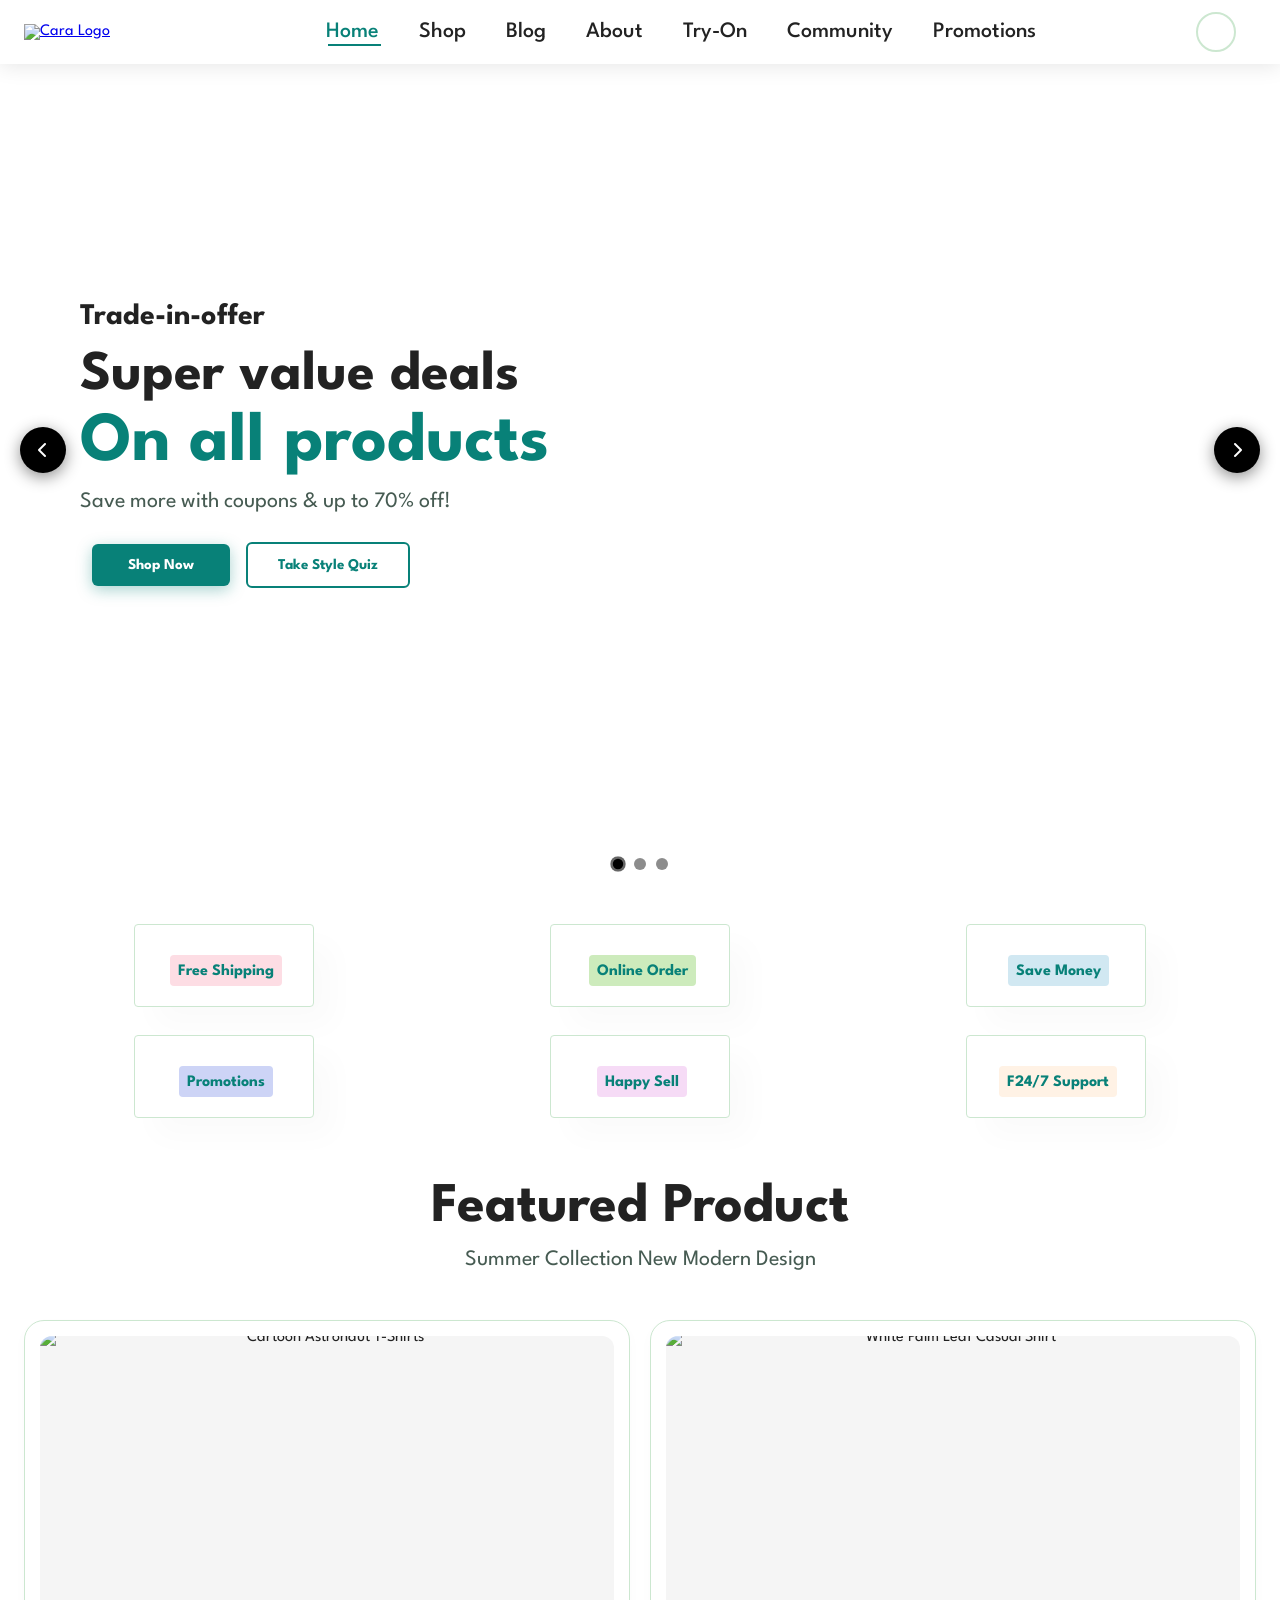
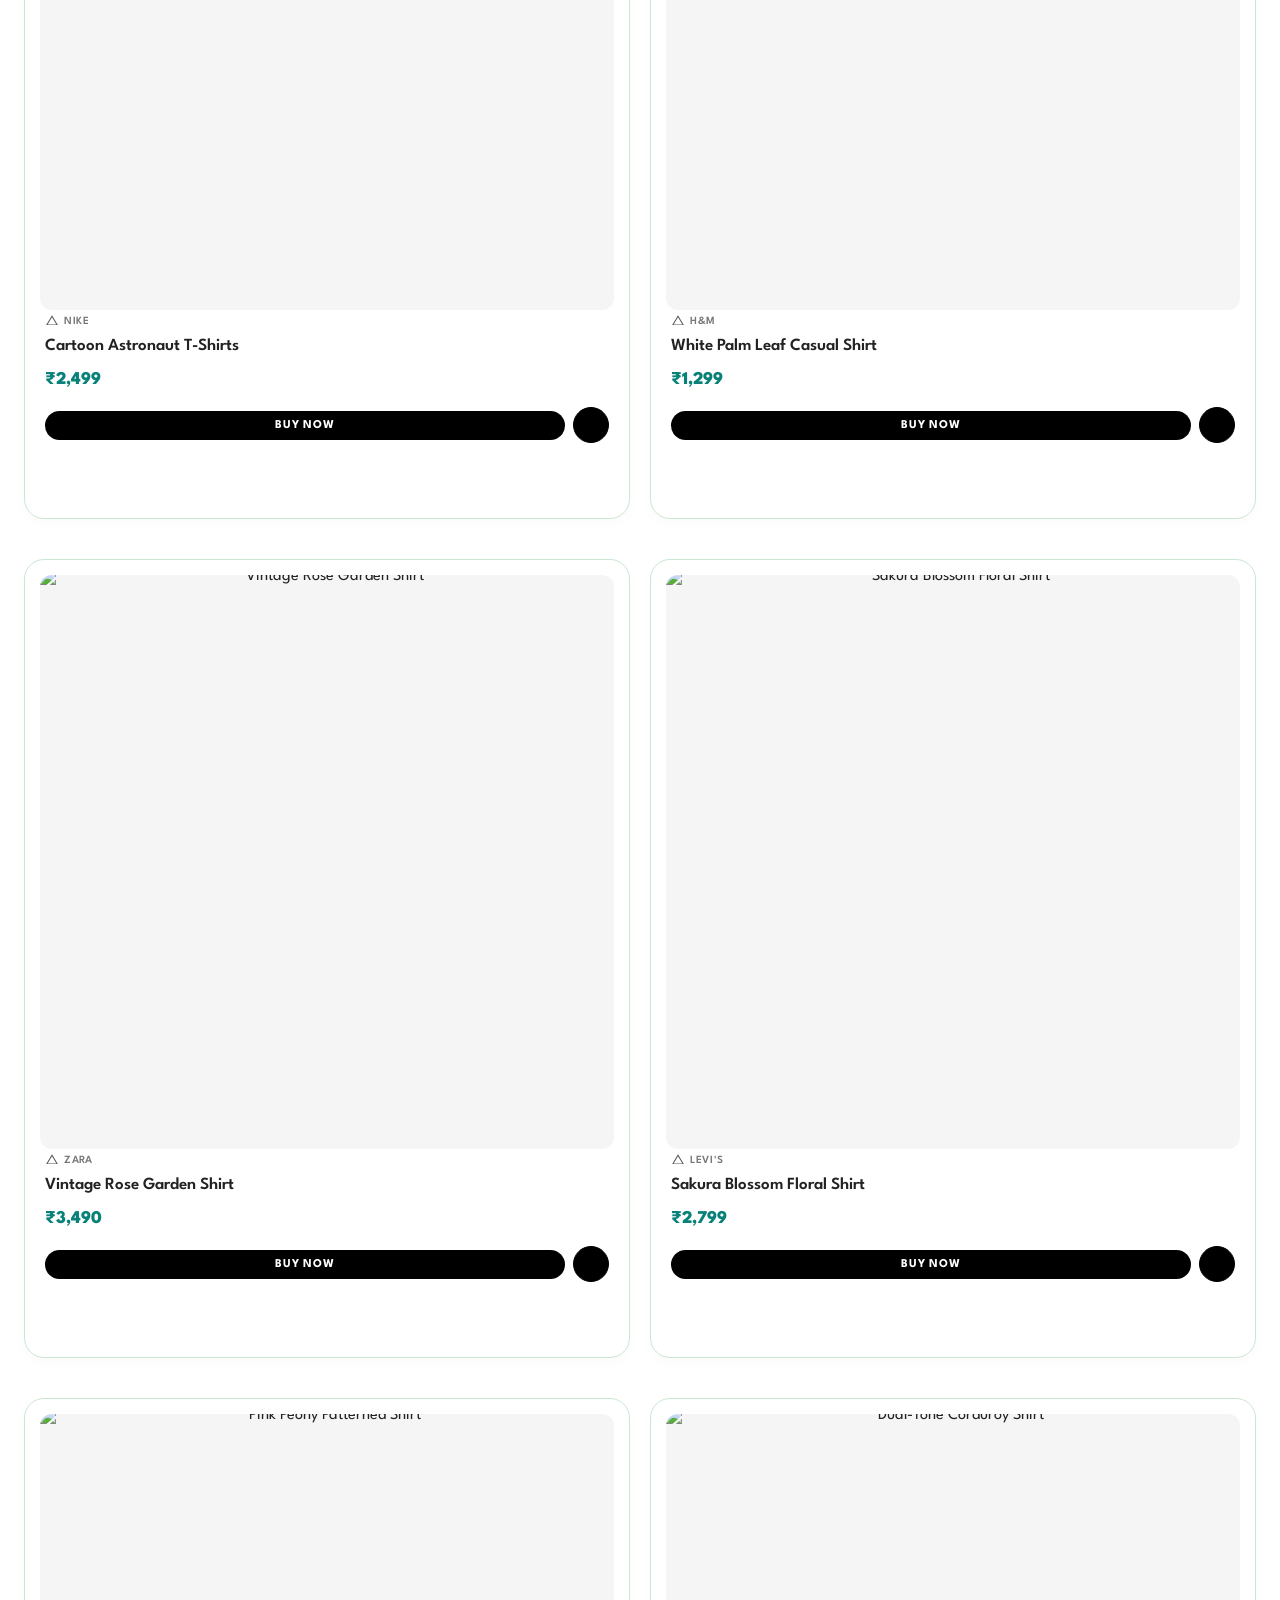
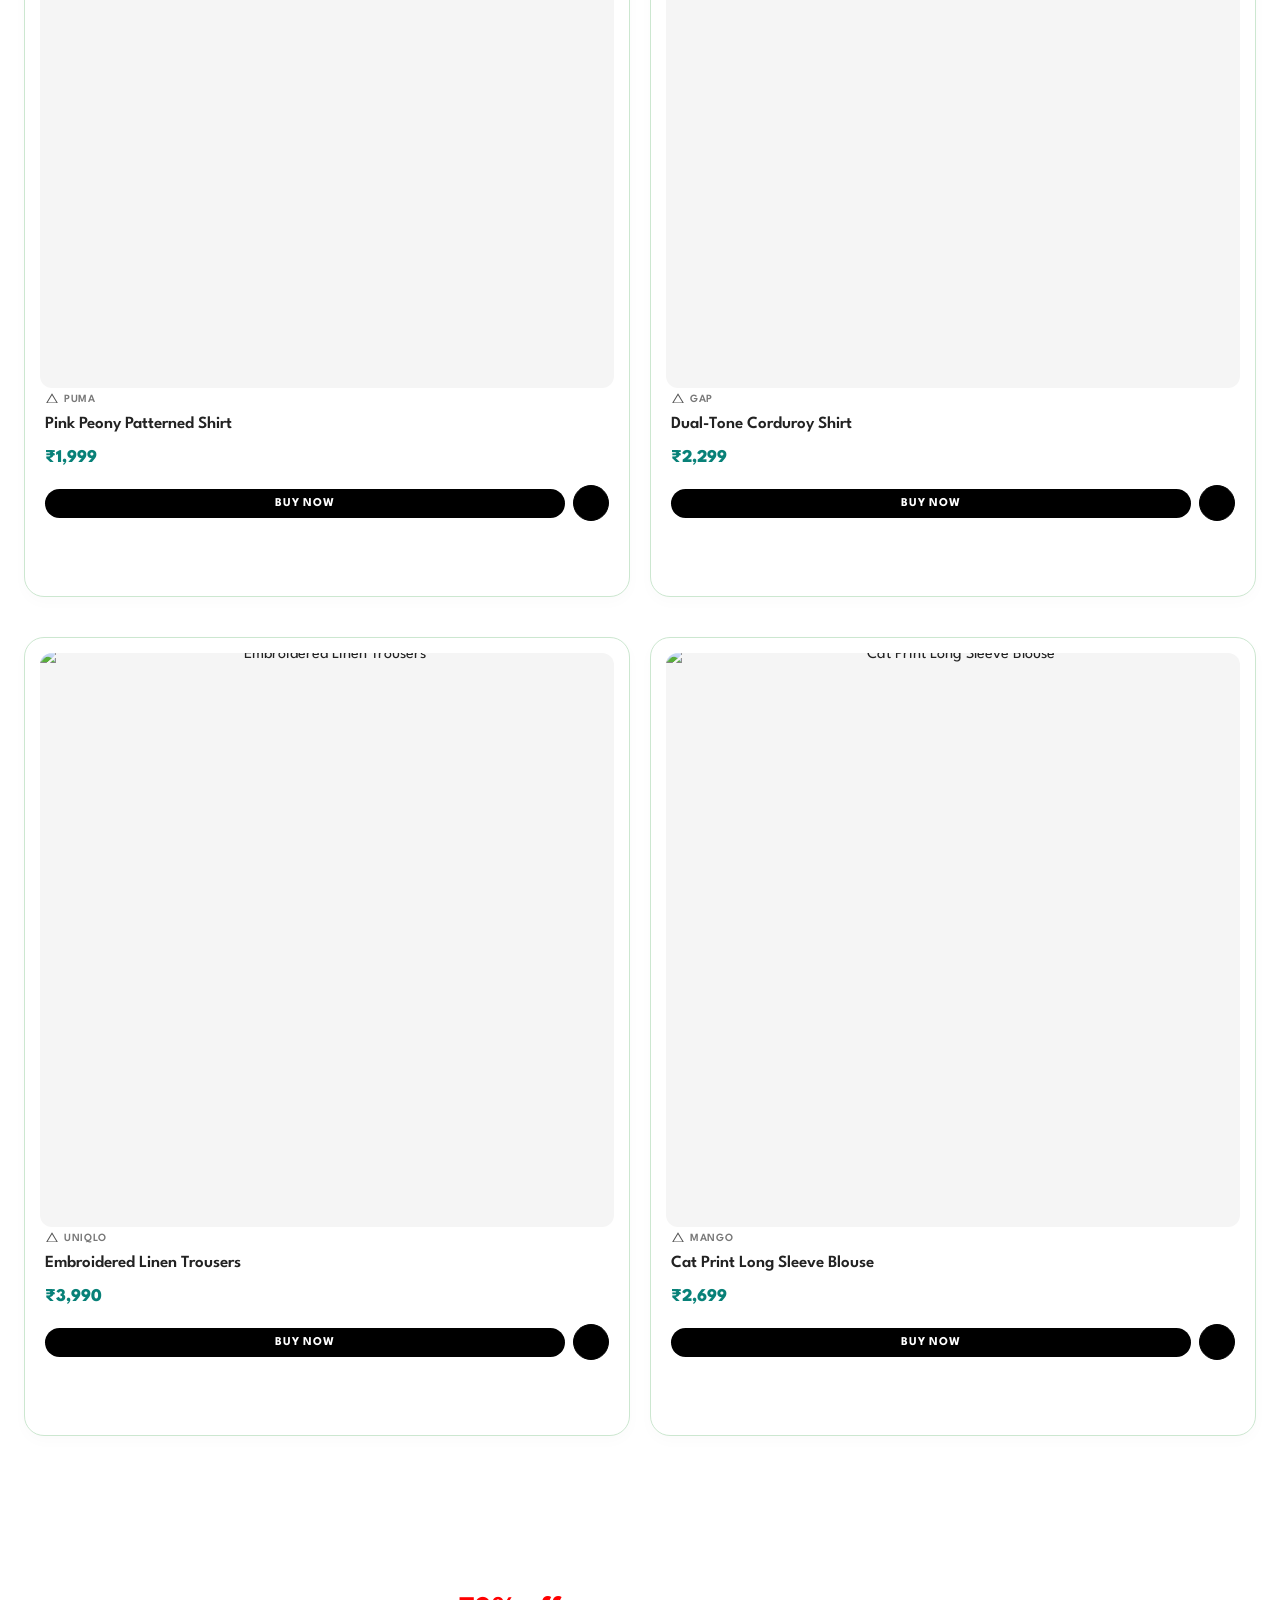
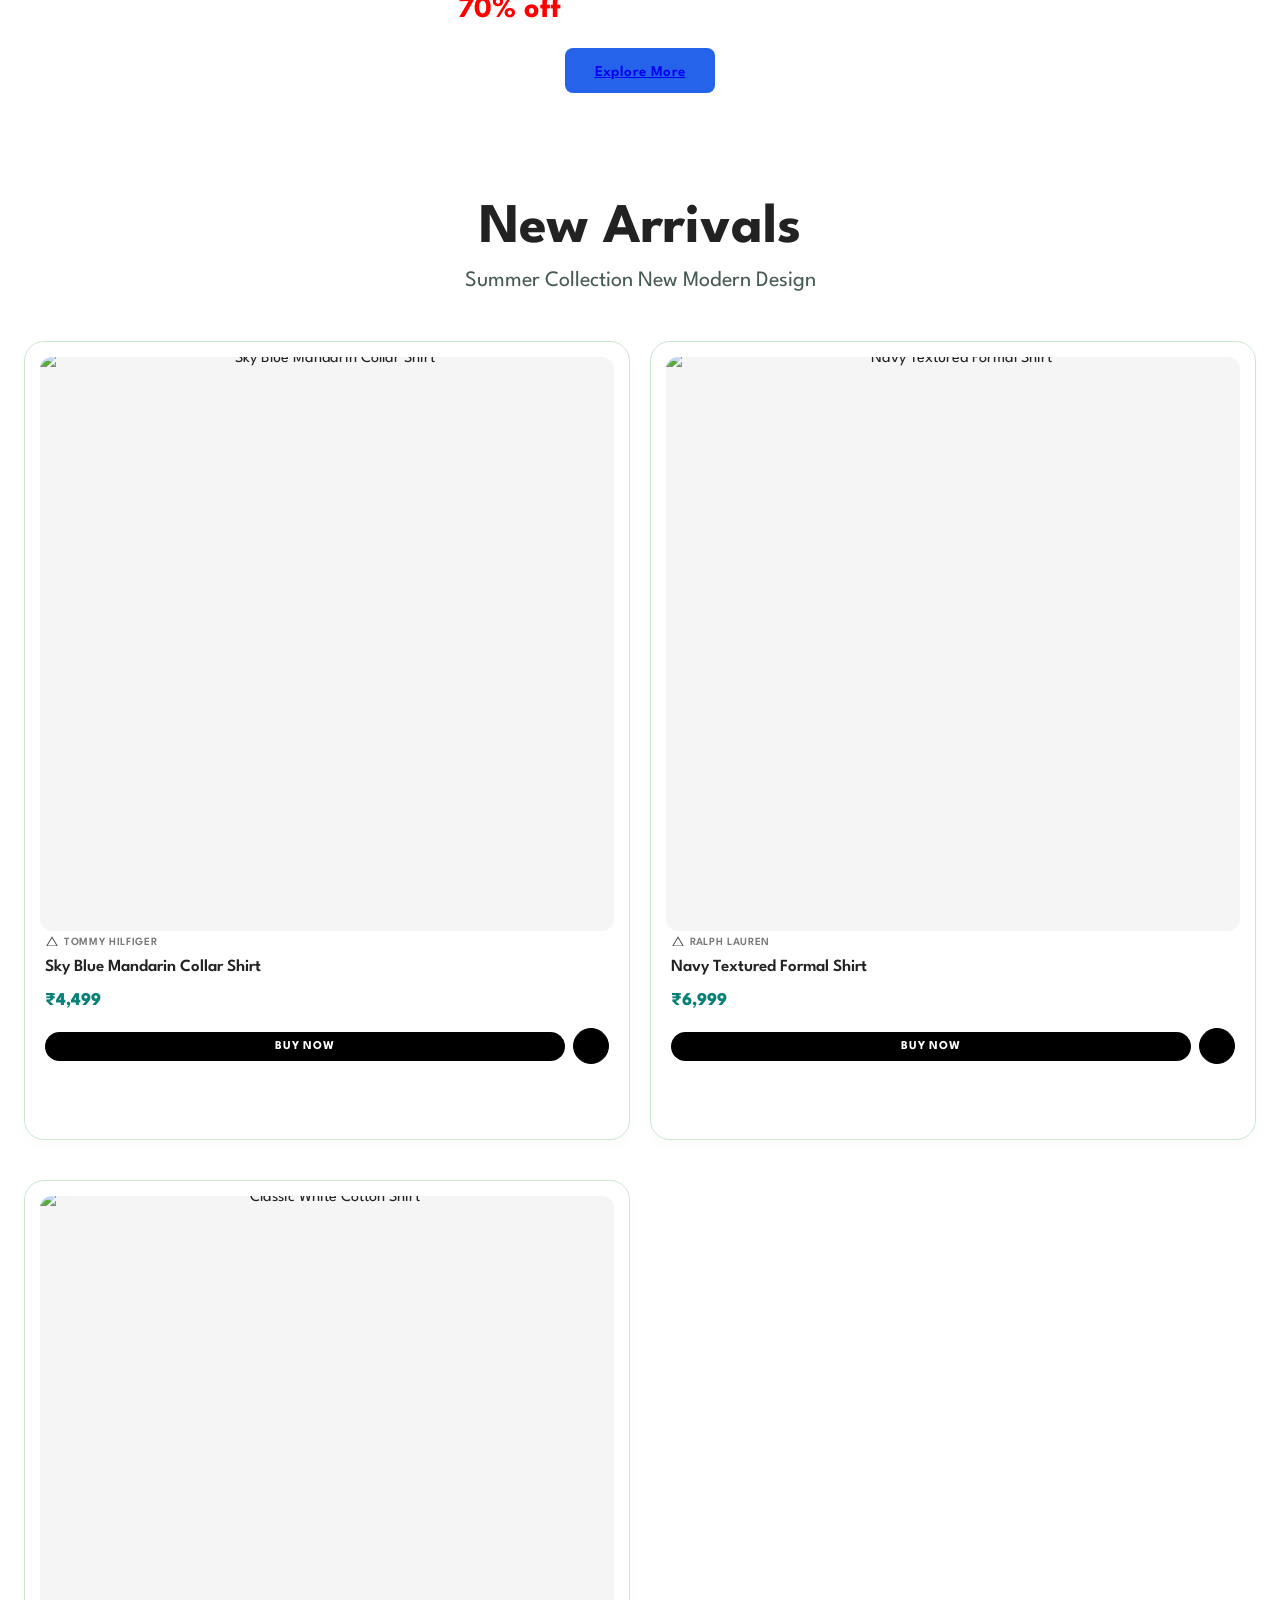
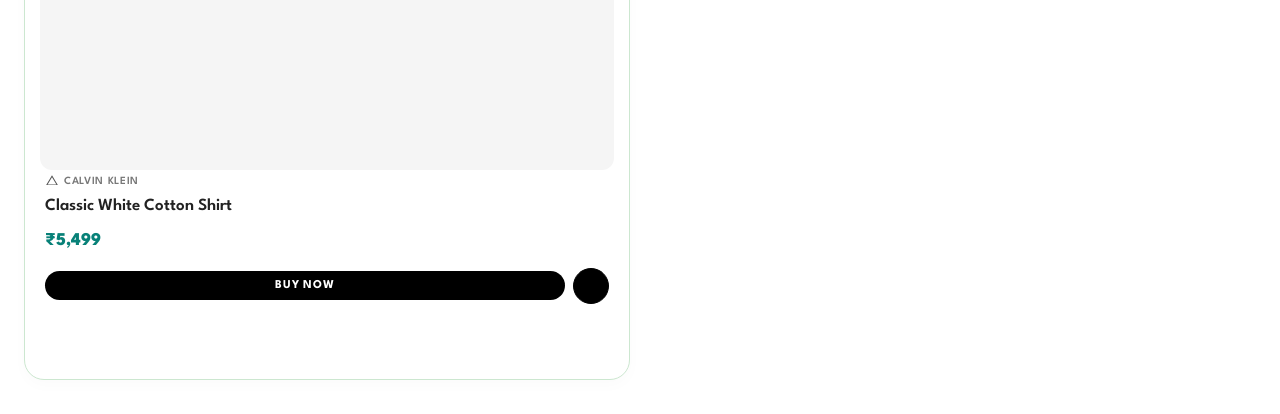
==== index.html @ 95e08c9b "Merge branch 'footer/fix' of https://github.com/stuti-sudo-123/Cara into footer/fix" ====
<!doctype html>
<html lang="en">

<head>
  <!-- Character Encoding -->
  <meta charset="UTF-8" />

  <!-- Viewport for Responsive Design -->
  <meta name="viewport" content="width=device-width, initial-scale=1.0" />

  <!-- Page Title -->
  <title> Cara | Modern E-Commerce</title>

  <!-- Favicon -->
  <link rel="icon" type="image/jpg" sizes="32x32" href="images/favicon.jpg" />

  <!-- SEO Meta Tags -->
  <meta name="description"
    content="Shop the latest trends on our e-commerce store. Dark theme supported for a better user experience." />
  <meta name="keywords" content="e-commerce, shopping, online store, dark mode, buy online, latest fashion" />
  <meta name="author" content=" Cara" />
  <meta name="robots" content="index, follow" />

  <!-- Language -->
  <meta http-equiv="Content-Language" content="en" />

  <!-- Open Graph (OG) Tags for Social Sharing -->
  <meta property="og:title" content="E-commerce - Dark Theme Working" />
  <meta property="og:description" content="Shop the latest trends with our dark mode-enabled e-commerce experience." />
  <meta property="og:image" content="https://example.com/images/preview.jpg" />
  <meta property="og:url" content="https://example.com/" />
  <meta property="og:type" content="website" />

  <!-- Twitter Card Tags -->
  <meta name="twitter:card" content="summary_large_image" />
  <meta name="twitter:title" content="E-commerce - Dark Theme Working" />
  <meta name="twitter:description" content="Dark theme e-commerce site with modern features." />
  <meta name="twitter:image" content="https://example.com/images/preview.jpg" />
  <meta name="twitter:site" content="@janavipandole" />

  <!-- Theme Color for Mobile Browser -->
  <meta name="theme-color" content="#000000" />

  <!-- Stylesheets -->
  <link rel="stylesheet" href="style.css?v=2" />
  <link href="https://cdn.jsdelivr.net/npm/remixicon@4.5.0/fonts/remixicon.css" rel="stylesheet" />
  <link rel="stylesheet" href="https://cdnjs.cloudflare.com/ajax/libs/font-awesome/6.6.0/css/all.min.css"
    integrity="sha512-Kc323vGBEqzTmouAECnVceyQqyqdsSiqLQISBL29aUW4U/M7pSPA/gEUZQqv1cwx4OnYxTxve5UMg5GT6L4JJg=="
    crossorigin="anonymous" referrerpolicy="no-referrer" />

  <!-- Inline Critical CSS -->
  <style>
    /* Critical Fix */
    .theme-toggle {
      pointer-events: all !important;
    }
  </style>
</head>

<body>
  <div id="main">
    <div id="top">
      <div id="workingArea">
        <section id="header">
  <!-- Logo -->
  <a href="index.html">
    <img src="images/logo.png" alt="Cara Logo" />
  </a>

  <div>
    <ul id="navbar">

      <!-- Main Navigation Links -->
      <li><a class="active" href="index.html">Home</a></li>
      <li><a href="shop.html">Shop</a></li>
      <li><a href="blog.html">Blog</a></li>
      <li><a href="about.html">About</a></li>
      <li><a href="try-on.html">Try-On</a></li>
      <li><a href="community.html">Community</a></li>
      <li><a href="promotions.html">Promotions</a></li>

      <!-- Contact Icon -->
      <li class="nav-icon">
        <a href="contact.html" aria-label="Contact">
          <i class="ri-customer-service-2-line"></i>
        </a>
      </li>

      <!-- Login Icon -->
      <li class="nav-icon">
        <a href="login.html" aria-label="Login">
          <i class="ri-user-3-line"></i>
        </a>
      </li>

      <!-- Cart Icon -->
      <li class="nav-icon">
        <a href="cart.html" id="lg-bag" aria-label="Cart">
          <i class="ri-shopping-bag-4-line"></i>
        </a>
      </li>

      <!-- Theme Toggle -->
      <li class="nav-icon">
        <button
          class="theme-toggle"
          id="themeToggle"
          aria-label="Toggle dark mode"
        >
          <i class="ri-moon-line" id="themeIcon"></i>
        </button>
      </li>

      <!-- Close Button -->
      <a
        href="#"
        id="close"
        aria-label="Close menu"
        aria-hidden="false"
      >
        <i class="fa-solid fa-xmark"></i>
      </a>

    </ul>
  </div>

  <!-- Mobile Navbar -->
  <div class="mobile">

    <!-- Login Icon -->
    <a href="login.html" aria-label="Login">
      <i class="ri-user-3-line"></i>
    </a>

    <!-- Cart Icon -->
    <a href="cart.html" aria-label="Cart">
      <i class="ri-shopping-bag-4-line"></i>
    </a>

    <!-- Hamburger Menu -->
    <i
      class="fas fa-outdent"
      id="bar"
      role="button"
      aria-label="Open menu"
      aria-expanded="false"
      tabindex="0"
    ></i>

  </div>
</section>
        <section id="hero" class="hero-slider">
          <div class="slide active" style="background-image: url('images/hero4.png');">
            <div class="slide-content">
              <h4>Trade-in-offer</h4>
              <h2>Super value deals</h2>
              <h1>On all products</h1>
              <p>Save more with coupons & up to 70% off!</p>
              <a href="shop.html" class="btn-shop-now">Shop Now</a>
              <button onclick="openQuiz()">Take Style Quiz</button>
            </div>
          </div>
          
          <div class="slide" style="background-image: url('images/banner/b1.png');">
            <div class="slide-content">
              <h4>New Arrivals</h4>
              <h2>Summer Collection</h2>
              <h1>Explore the Trends</h1>
              <p>Discover the latest styles to elevate your wardrobe!</p>
              <a href="shop.html" class="btn-shop-now">Explore Collection</a>
            </div>
          </div>
          
          <div class="slide" style="background-image: url('images/banner/b2.png');">
            <div class="slide-content">
              <h4>Seasonal Sale</h4>
              <h2>Up to 50% Off</h2>
              <h1>Exclusive Deals</h1>
              <p>Don't miss out on our biggest sale of the year.</p>
              <a href="shop.html" class="btn-shop-now">Grab the Deal</a>
            </div>
          </div>

          <!-- Slider Controls -->
          <button class="slider-btn prev" aria-label="Previous Slide"><i class="fa-solid fa-chevron-left"></i></button>
          <button class="slider-btn next" aria-label="Next Slide"><i class="fa-solid fa-chevron-right"></i></button>

          <!-- Slider Indicators -->
          <div class="slider-dots">
            <span class="dot active" data-slide="0"></span>
            <span class="dot" data-slide="1"></span>
            <span class="dot" data-slide="2"></span>
          </div>
        </section>
      </div>
    </div>
  </div>

  <section id="feature" class="section-p1">
    <div class="fe-box">
      <img src="images/feature/f1.png" alt="" />
      <h6>Free Shipping</h6>
    </div>
    <div class="fe-box">
      <img src="images/feature/f2.png" alt="" />
      <h6>Online Order</h6>
    </div>
    <div class="fe-box">
      <img src="images/feature/f3.png" alt="" />
      <h6>Save Money</h6>
    </div>
    <div class="fe-box">
      <img src="images/feature/f4.png" alt="" />
      <h6>Promotions</h6>
    </div>
    <div class="fe-box">
      <img src="images/feature/f5.png" alt="" />
      <h6>Happy Sell</h6>
    </div>
    <div class="fe-box">
      <img src="images/feature/f6.png" alt="" />
      <h6>F24/7 Support</h6>
    </div>
  </section>

  <section id="product1" class="section-p1">
    <h2>Featured Product</h2>
    <p>Summer Collection New Modern Design</p>
    <div class="pro-container">

      <div class="pro" data-category="street">
        <div class="pro-img-wrap"><img src="images/products/f1.jpg" alt="Cartoon Astronaut T-Shirts" /></div>
        <div class="des">
          <div class="pro-brand-row">
            <svg class="pro-brand-logo" viewBox="0 0 24 24" fill="currentColor" aria-hidden="true"><path d="M12 2L2 19h20L12 2zm0 3.5L19.5 18h-15L12 5.5z"/></svg>
            <span>Nike</span>
          </div>
          <h5>Cartoon Astronaut T-Shirts</h5>
          <div class="star"><i class="ri-star-fill"></i><i class="ri-star-fill"></i><i class="ri-star-fill"></i><i class="ri-star-fill"></i><i class="ri-star-fill"></i></div>
          <h4>&#8377;2,499</h4>
          <div class="pro-action-bar">
            <button class="pro-buy-btn" onclick="buyNow('Cartoon Astronaut T-Shirts','₹2,499','images/products/f1.jpg',1,'M')">BUY NOW</button>
            <a href="#" class="pro-cart-btn" aria-label="Add to cart" onclick="event.stopPropagation();addToCart('Cartoon Astronaut T-Shirts','₹2,499','images/products/f1.jpg',1,'M');return false;"><i class="ri-shopping-cart-2-line"></i></a>
          </div>
        </div>
      </div>

      <div class="pro" data-category="minimal">
        <div class="pro-img-wrap"><img src="images/products/f2.jpg" alt="White Palm Leaf Casual Shirt" /></div>
        <div class="des">
          <div class="pro-brand-row">
            <svg class="pro-brand-logo" viewBox="0 0 24 24" fill="currentColor" aria-hidden="true"><path d="M12 2L2 19h20L12 2zm0 3.5L19.5 18h-15L12 5.5z"/></svg>
            <span>H&amp;M</span>
          </div>
          <h5>White Palm Leaf Casual Shirt</h5>
          <div class="star"><i class="ri-star-fill"></i><i class="ri-star-fill"></i><i class="ri-star-fill"></i><i class="ri-star-fill"></i><i class="ri-star-fill"></i></div>
          <h4>&#8377;1,299</h4>
          <div class="pro-action-bar">
            <button class="pro-buy-btn" onclick="buyNow('White Palm Leaf Casual Shirt','₹1,299','images/products/f2.jpg',1,'M')">BUY NOW</button>
            <a href="#" class="pro-cart-btn" aria-label="Add to cart" onclick="event.stopPropagation();addToCart('White Palm Leaf Casual Shirt','₹1,299','images/products/f2.jpg',1,'M');return false;"><i class="ri-shopping-cart-2-line"></i></a>
          </div>
        </div>
      </div>

      <div class="pro" data-category="minimal">
        <div class="pro-img-wrap"><img src="images/products/f3.jpg" alt="Vintage Rose Garden Shirt" /></div>
        <div class="des">
          <div class="pro-brand-row">
            <svg class="pro-brand-logo" viewBox="0 0 24 24" fill="currentColor" aria-hidden="true"><path d="M12 2L2 19h20L12 2zm0 3.5L19.5 18h-15L12 5.5z"/></svg>
            <span>Zara</span>
          </div>
          <h5>Vintage Rose Garden Shirt</h5>
          <div class="star"><i class="ri-star-fill"></i><i class="ri-star-fill"></i><i class="ri-star-fill"></i><i class="ri-star-fill"></i><i class="ri-star-fill"></i></div>
          <h4>&#8377;3,490</h4>
          <div class="pro-action-bar">
            <button class="pro-buy-btn" onclick="buyNow('Vintage Rose Garden Shirt','₹3,490','images/products/f3.jpg',1,'M')">BUY NOW</button>
            <a href="#" class="pro-cart-btn" aria-label="Add to cart" onclick="event.stopPropagation();addToCart('Vintage Rose Garden Shirt','₹3,490','images/products/f3.jpg',1,'M');return false;"><i class="ri-shopping-cart-2-line"></i></a>
          </div>
        </div>
      </div>

      <div class="pro" data-category="minimal">
        <div class="pro-img-wrap"><img src="images/products/f4.jpg" alt="Sakura Blossom Floral Shirt" /></div>
        <div class="des">
          <div class="pro-brand-row">
            <svg class="pro-brand-logo" viewBox="0 0 24 24" fill="currentColor" aria-hidden="true"><path d="M12 2L2 19h20L12 2zm0 3.5L19.5 18h-15L12 5.5z"/></svg>
            <span>Levi's</span>
          </div>
          <h5>Sakura Blossom Floral Shirt</h5>
          <div class="star"><i class="ri-star-fill"></i><i class="ri-star-fill"></i><i class="ri-star-fill"></i><i class="ri-star-fill"></i><i class="ri-star-fill"></i></div>
          <h4>&#8377;2,799</h4>
          <div class="pro-action-bar">
            <button class="pro-buy-btn" onclick="buyNow('Sakura Blossom Floral Shirt','₹2,799','images/products/f4.jpg',1,'M')">BUY NOW</button>
            <a href="#" class="pro-cart-btn" aria-label="Add to cart" onclick="event.stopPropagation();addToCart('Sakura Blossom Floral Shirt','₹2,799','images/products/f4.jpg',1,'M');return false;"><i class="ri-shopping-cart-2-line"></i></a>
          </div>
        </div>
      </div>

      <div class="pro" data-category="street">
        <div class="pro-img-wrap"><img src="images/products/f5.jpg" alt="Pink Peony Patterned Shirt" /></div>
        <div class="des">
          <div class="pro-brand-row">
            <svg class="pro-brand-logo" viewBox="0 0 24 24" fill="currentColor" aria-hidden="true"><path d="M12 2L2 19h20L12 2zm0 3.5L19.5 18h-15L12 5.5z"/></svg>
            <span>Puma</span>
          </div>
          <h5>Pink Peony Patterned Shirt</h5>
          <div class="star"><i class="ri-star-fill"></i><i class="ri-star-fill"></i><i class="ri-star-fill"></i><i class="ri-star-fill"></i><i class="ri-star-fill"></i></div>
          <h4>&#8377;1,999</h4>
          <div class="pro-action-bar">
            <button class="pro-buy-btn" onclick="buyNow('Pink Peony Patterned Shirt','₹1,999','images/products/f5.jpg',1,'M')">BUY NOW</button>
            <a href="#" class="pro-cart-btn" aria-label="Add to cart" onclick="event.stopPropagation();addToCart('Pink Peony Patterned Shirt','₹1,999','images/products/f5.jpg',1,'M');return false;"><i class="ri-shopping-cart-2-line"></i></a>
          </div>
        </div>
      </div>

      <div class="pro" data-category="street">
        <div class="pro-img-wrap"><img src="images/products/f6.jpg" alt="Dual-Tone Corduroy Shirt" /></div>
        <div class="des">
          <div class="pro-brand-row">
            <svg class="pro-brand-logo" viewBox="0 0 24 24" fill="currentColor" aria-hidden="true"><path d="M12 2L2 19h20L12 2zm0 3.5L19.5 18h-15L12 5.5z"/></svg>
            <span>Gap</span>
          </div>
          <h5>Dual-Tone Corduroy Shirt</h5>
          <div class="star"><i class="ri-star-fill"></i><i class="ri-star-fill"></i><i class="ri-star-fill"></i><i class="ri-star-fill"></i><i class="ri-star-fill"></i></div>
          <h4>&#8377;2,299</h4>
          <div class="pro-action-bar">
            <button class="pro-buy-btn" onclick="buyNow('Dual-Tone Corduroy Shirt','₹2,299','images/products/f6.jpg',1,'M')">BUY NOW</button>
            <a href="#" class="pro-cart-btn" aria-label="Add to cart" onclick="event.stopPropagation();addToCart('Dual-Tone Corduroy Shirt','₹2,299','images/products/f6.jpg',1,'M');return false;"><i class="ri-shopping-cart-2-line"></i></a>
          </div>
        </div>
      </div>

      <div class="pro" data-category="street">
        <div class="pro-img-wrap"><img src="images/products/f7.jpg" alt="Embroidered Linen Trousers" /></div>
        <div class="des">
          <div class="pro-brand-row">
            <svg class="pro-brand-logo" viewBox="0 0 24 24" fill="currentColor" aria-hidden="true"><path d="M12 2L2 19h20L12 2zm0 3.5L19.5 18h-15L12 5.5z"/></svg>
            <span>Uniqlo</span>
          </div>
          <h5>Embroidered Linen Trousers</h5>
          <div class="star"><i class="ri-star-fill"></i><i class="ri-star-fill"></i><i class="ri-star-fill"></i><i class="ri-star-fill"></i><i class="ri-star-fill"></i></div>
          <h4>&#8377;3,990</h4>
          <div class="pro-action-bar">
            <button class="pro-buy-btn" onclick="buyNow('Embroidered Linen Trousers','₹3,990','images/products/f7.jpg',1,'M')">BUY NOW</button>
            <a href="#" class="pro-cart-btn" aria-label="Add to cart" onclick="event.stopPropagation();addToCart('Embroidered Linen Trousers','₹3,990','images/products/f7.jpg',1,'M');return false;"><i class="ri-shopping-cart-2-line"></i></a>
          </div>
        </div>
      </div>

      <div class="pro" data-category="minimal">
        <div class="pro-img-wrap"><img src="images/products/f8.jpg" alt="Cat Print Long Sleeve Blouse" /></div>
        <div class="des">
          <div class="pro-brand-row">
            <svg class="pro-brand-logo" viewBox="0 0 24 24" fill="currentColor" aria-hidden="true"><path d="M12 2L2 19h20L12 2zm0 3.5L19.5 18h-15L12 5.5z"/></svg>
            <span>Mango</span>
          </div>
          <h5>Cat Print Long Sleeve Blouse</h5>
          <div class="star"><i class="ri-star-fill"></i><i class="ri-star-fill"></i><i class="ri-star-fill"></i><i class="ri-star-fill"></i><i class="ri-star-fill"></i></div>
          <h4>&#8377;2,699</h4>
          <div class="pro-action-bar">
            <button class="pro-buy-btn" onclick="buyNow('Cat Print Long Sleeve Blouse','₹2,699','images/products/f8.jpg',1,'M')">BUY NOW</button>
            <a href="#" class="pro-cart-btn" aria-label="Add to cart" onclick="event.stopPropagation();addToCart('Cat Print Long Sleeve Blouse','₹2,699','images/products/f8.jpg',1,'M');return false;"><i class="ri-shopping-cart-2-line"></i></a>
          </div>
        </div>
      </div>

    </div>
  </section>

    <section id="banner" class="section-m1">
      <h4>Repair Services</h4>
      <h2>Up to <span>70% off</span> All t-Shirts & Accessories</h2>
      <button class="normal"><a href="shop.html">Explore More</a></button>
    </section>

  <section id="product1" class="section-p1">
    <h2>New Arrivals</h2>
    <p>Summer Collection New Modern Design</p>
    <div class="pro-container">

      <div class="pro" data-category="formal">
        <div class="pro-img-wrap"><img src="images/products/n1.jpg" alt="Sky Blue Mandarin Collar Shirt" /></div>
        <div class="des">
          <div class="pro-brand-row">
            <svg class="pro-brand-logo" viewBox="0 0 24 24" fill="currentColor" aria-hidden="true"><path d="M12 2L2 19h20L12 2zm0 3.5L19.5 18h-15L12 5.5z"/></svg>
            <span>Tommy Hilfiger</span>
          </div>
          <h5>Sky Blue Mandarin Collar Shirt</h5>
          <div class="star"><i class="ri-star-fill"></i><i class="ri-star-fill"></i><i class="ri-star-fill"></i><i class="ri-star-fill"></i><i class="ri-star-fill"></i></div>
          <h4>&#8377;4,499</h4>
          <div class="pro-action-bar">
            <button class="pro-buy-btn" onclick="buyNow('Sky Blue Mandarin Collar Shirt','₹4,499','images/products/n1.jpg',1,'M')">BUY NOW</button>
            <a href="#" class="pro-cart-btn" aria-label="Add to cart" onclick="event.stopPropagation();addToCart('Sky Blue Mandarin Collar Shirt','₹4,499','images/products/n1.jpg',1,'M');return false;"><i class="ri-shopping-cart-2-line"></i></a>
          </div>
        </div>
      </div>

      <div class="pro" data-category="formal">
        <div class="pro-img-wrap"><img src="images/products/n2.jpg" alt="Navy Textured Formal Shirt" /></div>
        <div class="des">
          <div class="pro-brand-row">
            <svg class="pro-brand-logo" viewBox="0 0 24 24" fill="currentColor" aria-hidden="true"><path d="M12 2L2 19h20L12 2zm0 3.5L19.5 18h-15L12 5.5z"/></svg>
            <span>Ralph Lauren</span>
          </div>
          <h5>Navy Textured Formal Shirt</h5>
          <div class="star"><i class="ri-star-fill"></i><i class="ri-star-fill"></i><i class="ri-star-fill"></i><i class="ri-star-fill"></i><i class="ri-star-fill"></i></div>
          <h4>&#8377;6,999</h4>
          <div class="pro-action-bar">
            <button class="pro-buy-btn" onclick="buyNow('Navy Textured Formal Shirt','₹6,999','images/products/n2.jpg',1,'M')">BUY NOW</button>
            <a href="#" class="pro-cart-btn" aria-label="Add to cart" onclick="event.stopPropagation();addToCart('Navy Textured Formal Shirt','₹6,999','images/products/n2.jpg',1,'M');return false;"><i class="ri-shopping-cart-2-line"></i></a>
          </div>
        </div>
      </div>

      <div class="pro" data-category="formal">
        <div class="pro-img-wrap"><img src="images/products/n3.jpg" alt="Classic White Cotton Shirt" /></div>
        <div class="des">
          <div class="pro-brand-row">
            <svg class="pro-brand-logo" viewBox="0 0 24 24" fill="currentColor" aria-hidden="true"><path d="M12 2L2 19h20L12 2zm0 3.5L19.5 18h-15L12 5.5z"/></svg>
            <span>Calvin Klein</span>
          </div>
          <h5>Classic White Cotton Shirt</h5>
          <div class="star"><i class="ri-star-fill"></i><i class="ri-star-fill"></i><i class="ri-star-fill"></i><i class="ri-star-fill"></i><i class="ri-star-fill"></i></div>
          <h4>&#8377;5,499</h4>
          <div class="pro-action-bar">
            <button class="pro-buy-btn" onclick="buyNow('Classic White Cotton Shirt','₹5,499','images/products/n3.jpg',1,'M')">BUY NOW</button>
            <a href="#" class="pro-cart-btn" aria-label="Add to cart" onclick="event.stopPropagation();addToCart('Classic White Cotton Shirt','₹5,499','images/products/n3.jpg',1,'M');return false;"><i class="ri-shopping-cart-2-line"></i></a>
          </div>
        </div>
      </div>
    </div>
          <!-- Footer Container -->
      <div id="footer-container"></div>
      <!-- Load Footer -->
      <script src="footer.js"></script>
      <script>loadFooter();</script>
    <div id="toast-container"></div>
        <script src="app.js"></script>
    <script src="navbar.js"></script>
    <script>loadNavbar('home');</script>
  </body>
</html>
---- style.css ----
@import url('https://fonts.googleapis.com/css2?family=Outfit:wght@100..900&family=League+Spartan:wght@100..900&display=swap');

/* ============================================
   ADD-TO-CART BUTTON HOVER ANIMATION
   Issue #316 — Hover micro-interactions
   ============================================ */

#product1 .pro .cart {
  transition: all 0.3s ease;
  cursor: pointer;
}

#product1 .pro .cart:hover {
  background-color: #088178;
  color: #fff;
  transform: scale(1.12) translateY(-2px);
  box-shadow: 0 4px 12px rgba(8, 129, 120, 0.35);
  border-color: #088178;
}

#product1 .pro .cart i {
  transition: transform 0.3s ease;
}

#product1 .pro .cart:hover i {
  transform: rotate(-10deg) scale(1.1);
}

/* Dark theme variant */
[data-theme="dark"] #product1 .pro .cart:hover {
  background-color: var(--accent);
  box-shadow: 0 4px 12px rgba(6, 182, 212, 0.35);
  border-color: var(--accent);
}

/* Banner3 — solid white button with dark text for max contrast */
#banner3 .banner-box button {
    background: rgba(255, 255, 255, 0.92);
    color: #111;
    border: none;
    font-weight: 700;
    font-size: 14px;
    padding: 12px 24px;
    border-radius: 6px;
    cursor: pointer;
    -webkit-backdrop-filter: blur(4px);
    backdrop-filter: blur(4px);
    box-shadow: 0 4px 15px rgba(0, 0, 0, 0.25);
    transition: all 0.3s ease;
    margin-top: 12px;
    position: relative;
    z-index: 2;
}

#banner3 .banner-box button:hover {
    background: var(--accent);
    color: #fff;
    box-shadow: 0 6px 20px rgba(0, 0, 0, 0.35);
    transform: translateY(-2px);
}

/* sm-banner buttons — same treatment */
#sm-banner .banner-box button {
    background: rgba(255, 255, 255, 0.92);
    color: #111;
    border: none;
    font-weight: 700;
    font-size: 14px;
    padding: 12px 28px;
    border-radius: 6px;
    cursor: pointer;
    -webkit-backdrop-filter: blur(4px);
    backdrop-filter: blur(4px);
    box-shadow: 0 4px 15px rgba(0, 0, 0, 0.25);
    transition: all 0.3s ease;
    position: relative;
    z-index: 2;
}

#sm-banner .banner-box button:hover {
    background: var(--accent);
    color: #fff;
    box-shadow: 0 6px 20px rgba(0, 0, 0, 0.35);
    transform: translateY(-2px);
}

/* Scrollbar Customization */
::-webkit-scrollbar {
    width: 8px;
    height: 10px;
}

::-webkit-scrollbar-track {
    background: transparent;
}

::-webkit-scrollbar-thumb {
    background-color: var(--accent);
    border-radius: 10px; 
    border: 2px solid var(--bg-primary);
}

::-webkit-scrollbar-thumb:hover {
    background: #06655e;
}

/* Dark theme adjustment */
[data-theme="dark"] #banner3 .banner-box button,
[data-theme="dark"] #sm-banner .banner-box button {
    background: rgba(255, 255, 255, 0.15);
    color: #fff;
    border: 1px solid rgba(255, 255, 255, 0.4);
}

[data-theme="dark"] #banner3 .banner-box button:hover,
[data-theme="dark"] #sm-banner .banner-box button:hover {
    background: var(--accent);
    border-color: var(--accent);
    color: #fff;
}

/* ============================================
   BANNER CARD HOVER ANIMATIONS
   Add this block to the end of style.css
   ============================================ */

/* ── Shared setup for both banner rows ── */
#sm-banner .banner-box,
#banner3 .banner-box {
    overflow: hidden;
    /* keeps zoomed bg clipped inside the card */
    transition:
        transform 0.35s cubic-bezier(0.25, 0.8, 0.25, 1),
        box-shadow 0.35s cubic-bezier(0.25, 0.8, 0.25, 1);
}

/* Background image lives on the pseudo-element so it can scale independently */
#sm-banner .banner-box::before,
#banner3 .banner-box::before {
    content: "";
    position: absolute;
    inset: 0;
    background: inherit;
    /* picks up background-image from parent */
    background-size: cover;
    background-position: center;
    transition: transform 0.55s cubic-bezier(0.25, 0.8, 0.25, 1);
    z-index: 0;
}

/* Make sure text / buttons sit above the pseudo-element */
#sm-banner .banner-box>*,
#banner3 .banner-box>* {
    position: relative;
    z-index: 1;
}

/* ── Card lift + shadow on hover ── */
#sm-banner .banner-box:hover,
#banner3 .banner-box:hover {
    transform: translateY(-8px) scale(1.02);
    box-shadow: 0 20px 45px rgba(0, 0, 0, 0.22);
}

/* ── Background zoom on hover ── */
#sm-banner .banner-box:hover::before,
#banner3 .banner-box:hover::before {
    transform: scale(1.08);
}

/* ── Subtle dark overlay that appears on hover ── */
#sm-banner .banner-box::after,
#banner3 .banner-box::after {
    content: "";
    position: absolute;
    inset: 0;
    background: rgba(0, 0, 0, 0);
    transition: background 0.35s ease;
    z-index: 0;
    border-radius: inherit;
}

#sm-banner .banner-box:hover::after,
#banner3 .banner-box:hover::after {
    background: rgba(0, 0, 0, 0.12);
}

/* ── Button animations inside banner cards ── */
#sm-banner .banner-box button,
#banner3 .banner-box button {
    transition:
        background-color 0.3s ease,
        color 0.3s ease,
        transform 0.3s cubic-bezier(0.25, 0.8, 0.25, 1),
        box-shadow 0.3s ease;
}

#sm-banner .banner-box:hover button,
#banner3 .banner-box:hover button {
    transform: translateY(-3px);
    box-shadow: 0 8px 20px rgba(0, 0, 0, 0.2);
}

/* ── Heading slide-up micro-animation ── */
#sm-banner .banner-box h2,
#sm-banner .banner-box h4,
#banner3 .banner-box h2,
#banner3 .banner-box h3 {
    transition: transform 0.35s ease, letter-spacing 0.35s ease;
}

#sm-banner .banner-box:hover h2,
#sm-banner .banner-box:hover h4,
#banner3 .banner-box:hover h2,
#banner3 .banner-box:hover h3 {
    transform: translateY(-4px);
    letter-spacing: 0.5px;
}

/* ── Dark-theme adjustments ── */
[data-theme="dark"] #sm-banner .banner-box:hover,
[data-theme="dark"] #banner3 .banner-box:hover {
    box-shadow: 0 20px 45px rgba(6, 182, 212, 0.18);
}



/* ============================================
   DARK THEME VARIABLES
   ============================================ */

:root {
    --bg-primary: #ffffff;
    --bg-secondary: #f8f9fa;
    --text-primary: #222;
    --text-secondary: #465b52;
    --header-bg: #ffffff;
    --card-bg: #ffffff;
    --border-color: #cce7d0;
    --shadow: rgba(0, 0, 0, 0.02);
    --shadow-hover: rgba(0, 0, 0, 0.25);
    --accent: #088178;
    --feature-bg-1: #fddde4;
    --feature-bg-2: #cdebbc;
    --feature-bg-3: #d1e8f2;
    --feature-bg-4: #cdd4f6;
    --feature-bg-5: #f6dbf6;
    --feature-bg-6: #fff2e5;
    --input-bg: #ffffff;
    --footer-text: #222;
    --cart-icon-bg: #e8f6ea;
    --feature-label-color: #088178;
}

[data-theme="dark"] {
    --bg-primary: #0f1419;
    --bg-secondary: #1a1f26;
    --text-primary: #e6eef8;
    --text-secondary: #94a3b8;
    --header-bg: #0f1419;
    --card-bg: #1a1f26;
    --border-color: #2d3748;
    --shadow: rgba(0, 0, 0, 0.4);
    --shadow-hover: rgba(124, 58, 237, 0.3);
    --accent: #06b6d4;
    --feature-bg-1: #7c3aed;
    --feature-bg-2: #10b981;
    --feature-bg-3: #3b82f6;
    --feature-bg-4: #8b5cf6;
    --feature-bg-5: #ec4899;
    --feature-bg-6: #f59e0b;
    --input-bg: #2d3748;
    --footer-text: #e6eef8;
    --cart-icon-bg: #2d3748;
    --feature-label-color: #ffffff;
}

/* ============================================
   BASE STYLES
   ============================================ */

* {
    font-family: "League Spartan", sans-serif;
    margin: 0;
    padding: 0;
    box-sizing: border-box;
}

body {
    width: 100%;
    background-color: var(--bg-primary);
    color: var(--text-primary);
    transition: background-color 0.3s ease, color 0.3s ease;
}

h1 {
    font-size: 70px;
    line-height: 74px;
    color: var(--text-primary);
    transition: color 0.3s ease;
}

h2 {
    font-size: 56px;
    line-height: 60px;
    color: var(--text-primary);
    transition: color 0.3s ease;
}

h4 {
    font-size: 30px;
    color: var(--text-primary);
    transition: color 0.3s ease;
}

h6 {
    font-size: 20px;
    font-weight: 700;
}

p {
    font-size: 22px;
    margin: 12px 0 20px 0;
    color: var(--text-secondary);
    transition: color 0.3s ease;
}

.section-p1 {
    padding: 40px 80px;
    background-color: var(--bg-primary);
    transition: background-color 0.3s ease;
}

.section-m1 {
    margin: 40px 0;
}

button.normal {
    background-color: #fff;
    color: #000;
    border: none;
    padding: 15px 30px;
    text-decoration: none;
    font-weight: 600;
    font-size: 16px;
    cursor: pointer;
    border-radius: 4px;
    outline: none;
    transition: 0.3s ease;
}

button.white {
    background-color: transparent;
    color: #FFF;
    border: none;
    padding: 12px 22px;
    text-decoration: none;
    font-weight: 600;
    border: 1px solid white;
    font-size: 16px;
    cursor: pointer;
    outline: none;

    /* Required for JavaScript ripple positioning */
    position: relative;
    overflow: hidden;

    transition: background-color 0.3s ease, color 0.3s ease, border-color 0.3s ease, transform 0.2s cubic-bezier(0.25, 0.8, 0.25, 1), box-shadow 0.2s ease;
    will-change: transform, box-shadow;
}

/* Hover State for White/Inverted Buttons */
button.white:hover {
    background-color: var(--text-primary);
    color: var(--bg-primary);
    transform: translateY(-2px) scale(1.03);
    box-shadow: 0 6px 15px var(--shadow-hover);
}

/* Click/Active State for White/Inverted Buttons */
button.white:active {
    transform: translateY(0) scale(0.98);
    box-shadow: 0 2px 5px var(--shadow);
}

/* Keyboard Accessibility Focus Indicators */
button.normal:focus-visible,
button.white:focus-visible {
    outline: 3px solid var(--accent);
    outline-offset: 3px;
}

.back-btn {
    position: absolute;
    right: 110px;
    top: 140px;
    padding: 11px 24px;
    border: none;
    background: var(--accent);
    color: white;
    border-radius: 5px;
    cursor: pointer;
    font-size: 15px;
    transition: 0.3s;
    z-index: 1000;
}

.back-btn:hover {
    opacity: 0.9;
    transform: translateY(-2px);
}

/* ============================================
   JAVASCRIPT RIPPLE EFFECT GRAPHICS
   ============================================ */

.ripple-effect {
    position: absolute;
    border-radius: 50%;
    background: rgba(255, 255, 255, 0.4);
    /* Light ripple for colored backgrounds */
    transform: translate(-50%, -50%) scale(0);
    animation: ripple-animation 0.6s ease-out;
    pointer-events: none;
    width: 200px;
    height: 200px;
}

/* Darker ripple variant looks better inside light/transparent white buttons */
button.white .ripple-effect {
    background: rgba(0, 0, 0, 0.15);
}

@keyframes ripple-animation {
    to {
        transform: translate(-50%, -50%) scale(2.5);
        opacity: 0;
    }
}

/* ============================================
   THEME TOGGLE BUTTON
   ============================================ */

.theme-toggle {
    background: transparent;
    border: 2px solid var(--border-color);
    border-radius: 50%;
    width: 40px;
    height: 40px;
    display: flex;
    align-items: center;
    justify-content: center;
    cursor: pointer;
    color: var(--text-primary);
    font-size: 18px;
    transition: all 0.3s ease;
}

.theme-toggle:hover {
    background-color: var(--accent);
    border-color: var(--accent);
    color: white;
    transform: rotate(180deg);
}

.mobile .theme-toggle {
    margin-right: 10px;
}

/* ============================================
   LAYOUT
   ============================================ */

#main {
    width: 100%;
    height: 100vh;
}

#back {
    width: 100%;
    height: 90vh;
}

#back img {
    height: 90%;
    width: 100%;
    object-fit: cover;
    object-position: start;
}

#top {
    pointer-events: none;
    position: absolute;
    top: 0;
    left: 0;
    width: 100%;
    height: 100vh;
}

#workingArea {
    position: relative;
    margin: 0 auto;
    width: 100%;
    max-width: 1920px;
    height: 100vh;
}

/* ============================================
   HEADER
   ============================================ */

#header {
    display: flex;
    align-items: center;
    justify-content: space-between;
    padding: 18px 80px;
    background: var(--header-bg);
    -webkit-backdrop-filter: blur(20px) saturate(180%);
    backdrop-filter: blur(20px) saturate(180%);
    box-shadow: 0 2px 20px rgba(0, 0, 0, 0.1);
    z-index: 999;
    position: fixed;
    top: 0;
    width: 100%;
    border: none;
    transition: all 0.3s ease;
}

#header a {
    pointer-events: all;
}

#header a img {
    filter: var(--logo-filter);
    transition: filter 0.3s ease;
}

#siteLogo {

    width: 120px;
    height: 50px;
    object-fit: contain;
}

#navbar {
    position: relative;
    display: flex;
    align-items: center;
    justify-content: center;
}

#navbar li {
    list-style: none;
    padding: 0 20px;
}

#navbar li a {
    position: relative;
    pointer-events: all;
    text-decoration: none;
    font-size: 22px;
    font-weight: 500;
    color: var(--text-primary);
    transition: color 0.3s ease;
}

#navbar li a:hover,
#navbar li a.active {
    color: var(--accent);
}

.mobile,
#close {
    display: none;
}

#navbar li a.active::after {
    content: '';
    width: 100%;
    height: 2px;
    background: var(--accent);
    position: absolute;
    bottom: -4px;
    left: 2px;
}

/* ============================================
   HERO SECTION
   ============================================ */

#hero.hero-slider {
    height: 100vh;
    min-height: 500px;
    width: 100%;
    position: relative;
    overflow: hidden;
    padding: 0;
}

.hero-slider .slide {
    position: absolute;
    top: 0;
    left: 0;
    width: 100%;
    height: 100%;
    background-size: cover;
    background-position: top 25% right 0;
    opacity: 0;
    transition: opacity 0.6s ease-in-out;
    z-index: 0;
    display: flex;
    align-items: start;
    justify-content: center;
    flex-direction: column;
}

.hero-slider .slide.active {
    opacity: 1;
    z-index: 1;
}

/* Gradient Overlays */
.hero-slider .slide::before {
    content: '';
    position: absolute;
    top: 0;
    left: 0;
    width: 100%;
    height: 100%;
    background-image: linear-gradient(to right,
            rgba(255, 255, 255, 0.75) 0%,
            rgba(255, 255, 255, 0.45) 35%,
            rgba(255, 255, 255, 0) 65%);
    z-index: -1;
    pointer-events: none;
}

[data-theme="dark"] .hero-slider .slide::before {
    background-image: linear-gradient(to right,
            rgba(0, 0, 0, 0.9) 0%,
            rgba(0, 0, 0, 0.7) 50%,
            rgba(0, 0, 0, 0) 100%);
}

.hero-slider .slide-content {
    padding: 0 80px;
    position: relative;
    z-index: 2;
}

/* Slider Controls */
.slider-btn {
    position: absolute;
    top: 50%;
    transform: translateY(-50%);
    background: rgba(255, 255, 255, 0.25);
    color: var(--text-color);
    border: none;
    width: 32px;
    height: 32px;
    border-radius: 100%;
    font-size: 1px;
    cursor: pointer;
    z-index: 3;
    transition: background 0.2s ease, color 0.2s ease;
    display: flex;
    align-items: center;
    justify-content: center;
    pointer-events: all;
}

.slider-btn:hover {
    background: var(--accent);
    color: #fff;
}

.slider-btn.prev {
    left: 20px;
}

.slider-btn.next {
    right: 20px;
}

/* Slider Indicators */
.slider-dots {
    position: absolute;
    bottom: 30px;
    left: 50%;
    transform: translateX(-50%);
    display: flex;
    gap: 10px;
    z-index: 3;
    pointer-events: all;
}

.slider-dots .dot {
    width: 12px;
    height: 12px;
    border-radius: 50%;
    background: rgba(0, 0, 0, 0.45);
    cursor: pointer;
    transition: all 0.3s ease;
    border: 2px solid transparent;
}

[data-theme="dark"] .slider-dots .dot {
    background: rgba(255, 255, 255, 0.3);
}

.slider-dots .dot.active {
    background: #000000;
    transform: scale(1.3);
    border-color: rgba(255, 255, 255, 0.4);
}

[data-theme="dark"] .slider-dots .dot.active {
    background: #ffffff;
    border-color: rgba(0, 0, 0, 0.3);
}

#hero h4 {
    padding-bottom: 15px;
}

#hero h1 {
    color: var(--accent);
}

/* Shop Now CTA — filled accent button */
.btn-shop-now {
    pointer-events: auto;
    display: inline-block;
    background-color: var(--accent);
    color: #fff;
    text-decoration: none;
    padding: 14px 36px;
    border-radius: 6px;
    font-size: 15px;
    font-weight: 700;
    cursor: pointer;
    transition: background 0.3s ease, transform 0.2s ease, box-shadow 0.3s ease;
    margin: 12px;
    box-shadow: 0 4px 15px rgba(8, 129, 120, 0.35);
}

.btn-shop-now:hover {
    background-color: #000000;
    transform: translateY(-2px);
    box-shadow: 0 8px 24px rgba(8, 129, 120, 0.5);
}

/* Take Style Quiz — outlined variant */
#hero button {
    pointer-events: all;
    background: transparent;
    border: 2px solid var(--accent);
    color: var(--accent);
    padding: 14px 30px;
    border-radius: 6px;
    cursor: pointer;
    font-size: 15px;
    font-weight: 700;
    transition: background 0.3s ease, color 0.3s ease, transform 0.2s ease;
}

#hero button:hover {
    background: var(--accent);
    color: #fff;
    transform: translateY(-2px);
}

/* ── Slider nav buttons: override the generic #hero button rule above ── */
#hero .slider-btn {
    background: #000000 !important;
    color: #ffffff !important;
    border: none !important;
    width: 46px !important;
    height: 46px !important;
    border-radius: 50% !important;
    font-size: 16px !important;
    padding: 0 !important;
    font-weight: normal !important;
    box-shadow: 0 4px 16px rgba(0, 0, 0, 0.45);
    transition: background 0.25s ease, opacity 0.25s ease !important;
    transform: translateY(-50%) !important; /* keep vertical centring, no extra shift */
}

#hero .slider-btn:hover {
    background: #2a2a2a !important;
    color: #ffffff !important;
    opacity: 0.9;
    transform: translateY(-50%) !important; /* LOCKED — no downward movement on hover */
}

@keyframes fadeInUp {
    from {
        opacity: 0;
        transform: translateY(30px);
    }

    to {
        opacity: 1;
        transform: translateY(0);
    }
}

/* ============================================
   FEATURES SECTION
   ============================================ */

#feature {
    display: flex;
    align-items: center;
    justify-content: space-between;
    flex-wrap: wrap;
}

#feature .fe-box {
    width: 180px;
    text-align: center;
    padding: 25px 15px;
    box-shadow: 20px 20px 30px var(--shadow);
    border-radius: 4px;
    border: 1px solid var(--border-color);
    margin: 35px 0;
    margin-top: 100px;
    background-color: var(--card-bg);
    transition: all 0.3s ease;
}

#feature .fe-box:hover {
    box-shadow: 10px 10px 74px var(--shadow-hover);
}

#feature.fe-box img {
    width: 100%;
    margin-bottom: 10px;
}

#feature .fe-box h6 {
    display: inline-block;
    padding: 9px 8px 6px 8px;
    line-height: 1;
    margin-top: 10px;
    border-radius: 4px;
    color: var(--feature-label-color);
    font-size: 16px;
    font-weight: 700;
}

[data-theme="dark"] #feature .fe-box h6 {
    color: #ffffff !important;
    text-shadow: 0 1px 2px rgba(0, 0, 0, 0.4);
}

#feature .fe-box:nth-child(1) h6 {
    background-color: var(--feature-bg-1);
}

#feature .fe-box:nth-child(2) h6 {
    background-color: var(--feature-bg-2);
}

#feature .fe-box:nth-child(3) h6 {
    background-color: var(--feature-bg-3);
}

#feature .fe-box:nth-child(4) h6 {
    background-color: var(--feature-bg-4);
}

#feature .fe-box:nth-child(5) h6 {
    background-color: var(--feature-bg-5);
}

#feature .fe-box:nth-child(6) h6 {
    background-color: var(--feature-bg-6);
}

/* ============================================
   PRODUCTS SECTION
   ============================================ */

#product1 {
    text-align: center;
}

#product1 .pro-container {
    display: grid;
    grid-template-columns: repeat(4, 1fr);
    gap: 20px;
    padding-top: 20px;
}

/* ── Card container ── */
#product1 .pro {
    position: relative;
    width: 100%;
    min-width: 0;
    padding: 12px 12px 14px;
    border: 1.5px solid var(--border-color);
    border-radius: 16px;
    cursor: pointer;
    box-shadow: 0 4px 20px rgba(0, 0, 0, 0.05);
    margin: 10px 0;
    background-color: var(--card-bg);
    transition: box-shadow 0.3s ease, transform 0.25s ease;
    display: flex;
    flex-direction: column;
}

#product1 .pro:hover {
    box-shadow: 0 12px 40px rgba(0, 0, 0, 0.12);
    transform: translateY(-3px);
}

/* ── Image wrapper ── */
.pro-img-wrap {
    width: 100%;
    background: #f5f5f5;
    border-radius: 12px;
    overflow: hidden;
    display: flex;
    align-items: center;
    justify-content: center;
    aspect-ratio: 1 / 1;
}

[data-theme="dark"] .pro-img-wrap {
    background: #2a2a2a;
}

.pro-img-wrap img {
    width: 100%;
    height: 100%;
    object-fit: cover;
    border-radius: 12px;
    transition: transform 0.35s ease;
}

#product1 .pro:hover .pro-img-wrap img {
    transform: scale(1.04);
}

/* ── Description area ── */
#product1 .pro .des {
    text-align: start;
    padding: 10px 2px 0;
    display: flex;
    flex-direction: column;
    gap: 4px;
    flex: 1;
}

/* ── Brand row: logo + name ── */
.pro-brand-row {
    display: flex;
    align-items: center;
    gap: 5px;
    margin-top: 4px;
}

.pro-brand-logo {
    width: 14px;
    height: 14px;
    color: #555;
    flex-shrink: 0;
}

.pro-brand-row span {
    font-size: 11px;
    font-weight: 600;
    letter-spacing: 0.06em;
    text-transform: uppercase;
    color: #777;
}

[data-theme="dark"] .pro-brand-row span {
    color: #aaa;
}

/* ── Product title ── */
#product1 .pro .des h5 {
    color: var(--text-primary);
    font-weight: 600;
    font-size: 14px;
    line-height: 1.35;
    margin: 2px 0;
    white-space: nowrap;
    overflow: hidden;
    text-overflow: ellipsis;
}

/* ── Star rating ── */
#product1 .pro .des .star {
    display: flex;
    gap: 2px;
}

#product1 .pro .des i {
    color: #FFB800;
    font-size: 12px;
}

/* ── Price ── */
#product1 .pro .des h4 {
    color: var(--accent);
    font-size: 17px;
    font-weight: 700;
    margin: 2px 0 6px;
}

/* ── Action bar: BUY NOW + cart icon ── */
.pro-action-bar {
    display: flex;
    align-items: center;
    gap: 8px;
    margin-top: auto;
    padding-top: 8px;
}

/* Primary BUY NOW pill button */
.pro-buy-btn {
    flex: 1;
    background: #000000;
    color: #ffffff;
    border: none;
    border-radius: 22px;
    padding: 9px 14px;
    font-size: 12px;
    font-weight: 700;
    letter-spacing: 0.06em;
    cursor: pointer;
    transition: background 0.25s ease, transform 0.2s ease, box-shadow 0.25s ease;
    text-align: center;
    white-space: nowrap;
    max-width: 100%;
    box-sizing: border-box;
}

.pro-buy-btn:hover {
    background: #1a1a1a;
    transform: scale(1.02);
    box-shadow: 0 6px 18px rgba(0, 0, 0, 0.25);
}

/* Circular cart icon button */
.pro-cart-btn {
    width: 36px;
    height: 36px;
    min-width: 36px;
    border-radius: 50%;
    background: #000000;
    border: 1.5px solid #000000;
    color: #ffffff;
    display: flex;
    align-items: center;
    justify-content: center;
    font-size: 16px;
    cursor: pointer;
    transition: background 0.25s ease, color 0.25s ease, border-color 0.25s ease, box-shadow 0.25s ease;
    text-decoration: none;
}

.pro-cart-btn:hover {
    background: #1a1a1a;
    color: #ffffff;
    border-color: #088178;
    box-shadow: 0 0 0 2px rgba(8, 129, 120, 0.3);
}

/* Legacy .cart class — keep for any static HTML cards on index.html */
#product1 .pro .cart {
    width: 36px;
    height: 36px;
    line-height: 36px;
    border-radius: 50%;
    background-color: transparent;
    color: var(--accent);
    border: 1.5px solid var(--border-color);
    position: absolute;
    bottom: 14px;
    right: 12px;
    display: flex;
    align-items: center;
    justify-content: center;
    font-size: 16px;
    transition: all 0.25s ease;
    text-decoration: none;
}

#product1 .pro .cart:hover {
    background: var(--accent);
    color: #fff;
    border-color: var(--accent);
}

#search-filter {
    display: grid;
    grid-template-columns: 1.8fr 1fr 0.6fr;
    gap: 24px;
    align-items: flex-end;
    margin-bottom: 32px;
}

#search-filter .search-container,
#search-filter .filter-container,
#search-filter .search-summary {
    width: 100%;
}

.search-box {
    display: flex;
    width: 100%;
    gap: 8px;
}

#searchInput {
    width: 100%;
    padding: 14px 18px;
    border: 1px solid var(--border-color);
    border-radius: 12px;
    font-size: 16px;
    transition: border-color 0.2s ease, box-shadow 0.2s ease;
}

#searchInput:focus {
    outline: none;
    border-color: var(--accent);
    box-shadow: 0 0 0 4px rgba(8, 129, 120, 0.12);
}

#searchBtn {
    min-width: 58px;
    border: none;
    border-radius: 12px;
    background: var(--accent);
    color: #fff;
    cursor: pointer;
    transition: transform 0.2s ease;
}

#searchBtn:hover {
    transform: translateY(-1px);
}

.search-suggestions {
    margin-top: 12px;
    border: 1px solid var(--border-color);
    border-radius: 12px;
    background: var(--card-bg);
    box-shadow: 0 10px 30px rgba(0, 0, 0, 0.05);
    max-height: 240px;
    overflow-y: auto;
}

.search-suggestions button {
    width: 100%;
    text-align: left;
    border: none;
    background: transparent;
    padding: 12px 16px;
    font-size: 15px;
    color: var(--text-primary);
    cursor: pointer;
    transition: background 0.2s ease;
}

.search-suggestions button:hover,
.search-suggestions button:focus {
    background: rgba(8, 129, 120, 0.08);
}

.search-suggestions p {
    margin: 0;
    padding: 12px 16px;
    color: var(--text-secondary);
}

.no-results-message {
    display: inline-flex;
    width: 100%;
    padding: 24px 20px;
    margin: 0 auto;
    border-radius: 18px;
    background: rgba(8, 129, 120, 0.08);
    color: var(--text-primary);
    font-size: 16px;
    text-align: center;
    justify-content: center;
}

#search-filter label,
#search-filter select,
#search-filter .search-summary {
    display: block;
}

#search-filter select {
    width: 100%;
    padding: 14px 16px;
    border: 1px solid var(--border-color);
    border-radius: 12px;
    font-size: 15px;
    background: var(--body-bg);
}

.search-summary {
    text-align: right;
    font-size: 15px;
    color: var(--text-secondary);
}

#searchCount {
    display: inline-block;
    padding: 10px 16px;
    background: rgba(8, 129, 120, 0.08);
    border-radius: 999px;
}

@media (max-width: 900px) {
    #search-filter {
        grid-template-columns: 1fr;
        gap: 18px;
        align-items: stretch;
    }

    .search-box {
        flex-direction: column;
    }

    #searchBtn {
        width: 100%;
    }

    .search-suggestions {
        max-height: 200px;
    }

    #search-filter .search-summary {
        text-align: left;
    }
}

@media (max-width: 600px) {
    #search-filter {
        gap: 14px;
    }

    #searchInput,
    #search-filter select {
        font-size: 14px;
        padding: 12px 14px;
    }

    #searchBtn {
        min-width: unset;
        padding: 14px;
    }
}

/* ============================================
   BANNERS
   ============================================ */

#banner {
    background-image: url("images/banner/b2.jpg");
    height: 40vh;
    width: 100%;
    background-size: cover;
    background-position: center;
    display: flex;
    align-items: center;
    justify-content: center;
    color: #FFF;
    text-align: center;
    flex-direction: column;
}

#banner h4 {
    color: #ffffffde;
    font-size: 28px;
}

#banner span {
    color: red;
}

#banner h2 {
    color: #ffffffde;
    font-size: 45px;
    padding: 10px 0;
}

#banner button:hover {
    color: #FFF;
    background-color: #088178;
}

#sm-banner {
    display: flex;
    justify-content: space-between;
    flex-wrap: wrap;
}

#sm-banner .banner-box {
    background-image: url("images/banner/b17.jpg");
    height: 50vh;
    min-width: 660px;
    background-size: cover;
    background-position: center;
    display: flex;
    align-items: flex-start;
    justify-content: center;
    color: #FFF;
    flex-direction: column;
    padding: 30px;
}

#sm-banner .banner-box2 {
    background-image: url("images/banner/b10.jpg");
}

#sm-banner h4 {
    color: #ffffff;
    font-size: 30px;
    font-weight: 300;
}

#sm-banner h2 {
    color: #ffffff;
    font-size: 40px;
    font-weight: 700;
}

#sm-banner span {
    color: #ffffff;
    font-size: 23px;
    font-weight: 500;
    padding-bottom: 15px;
}

#sm-banner .banner-box:hover button {
    color: #000;
    background-color: #1ea59c;
}

#banner3 {
    display: flex;
    justify-content: space-between;
    flex-wrap: wrap;
    padding: 0 80px;
}

#banner3 .banner-box {
    background-image: url("images/banner/b7.jpg");
    height: 30vh;
    min-width: 30%;
    background-size: cover;
    background-position: center;
    display: flex;
    align-items: flex-start;
    justify-content: center;
    flex-direction: column;
    padding: 20px;
    margin-bottom: 20px;
}

#banner3 .banner-box2 {
    background-image: url("images/banner/b4.jpg");
}

#banner3 .banner-box3 {
    background-image: url("images/banner/b18.jpg");
}

#banner3 h2 {
    color: #FFF;
    font-weight: 900;
    font-size: 30px;
}

#banner3 h3 {
    color: #ec544e;
    font-weight: 700;
    font-size: 22px;
}

/* ============================================
   NEWSLETTER
   ============================================ 

#newsletter {
    display: flex;
    justify-content: space-between;
    flex-wrap: wrap;
    align-items: center;
    background-image: url("images/banner/b14.png");
    background-size: cover;
    background-position: 20% 30%;
    background-repeat: no-repeat;
    background-color: #041e42;
}

#newsletter h4 {
    font-size: 32px;
    font-weight: 700;
    color: #ffffffea;
}

#newsletter p {
    font-size: 20px;
    font-weight: 600;
    color: #818ea0;
}

#newsletter p span {
    color: #ffbd27;
}

#newsletter .form {
    display: flex;
    width: 40%;
}

#newsletter .form input {
    height: 3.125rem;
    padding: 1.25rem;
    font-size: 16px;
    width: 100%;
    border: 1px solid transparent;
    outline: none;
    border-radius: 4px;
    border-top-right-radius: 0;
    border-bottom-right-radius: 0;
    background-color: var(--input-bg);
    color: var(--text-primary);
    transition: all 0.3s ease;
}

#newsletter .form button {
    border-top-left-radius: 0;
    border-bottom-left-radius: 0;
    background-color: #088178;
    color: #fff;
    white-space: nowrap;
}
*/

/* ============================================
   FOOTER
   ============================================ */
footer .newsletter-footer {
    flex: 1 1 320px;
    max-width: 360px;
}

footer .newsletter-footer p {
    font-size: 14px;
    line-height: 1.6;
    margin: 10px 0 18px;
    color: #465b52;
}

footer .newsletter-footer p span {
    color: #088178;
    font-weight: 600;
}

footer .newsletter-form {
    display: flex;
    flex-direction: column;
    gap: 10px;
}

footer .newsletter-form input {
    width: 100%;
    height: 44px;
    padding: 0 15px;
    border: 1px solid #d1d1d1;
    border-radius: 6px;
    outline: none;
    font-size: 14px;
}

footer .newsletter-form button {
    width: 100%;
    height: 44px;
    border-radius: 6px;
}

@media (min-width: 992px) {
    footer .newsletter-form {
        flex-direction: row;
    }

    footer .newsletter-form input {
        flex: 1;
    }

    footer .newsletter-form button {
        width: auto;
        min-width: 110px;
        white-space: nowrap;
    }
}

footer {
    padding: 40px 80px;
    background-color: var(--bg-secondary);
    transition: background-color 0.3s ease;
}

.footer-container {
    display: grid;
    grid-template-columns: repeat(4, 1fr);
    gap: 30px;
    width: 100%;
}
.footer-container .copyright {
    grid-column: 1 / -1;
    border-top: 1px solid var(--border-color);
    padding-top: 20px;
    margin-top: 10px;
    text-align: center;
}
footer .col .logo {
    margin-top: -66px;
}
footer, #newsletter {
    border-top: 2px solid var(--border-color);
}
#newsletter {
    margin-bottom: 60px;
}
footer {
    padding-top: 50px; /* push content down so border clears the logo */
    border-top: 1px solid var(--border-color);
}
#newsletter {
    border-bottom: 1px solid var(--border-color);
}

footer {
    border-top: none; 
}
footer .col .logo {
    margin-top: -70px; 
}
footer .col {
    display: flex;
    flex-direction: column;
    align-items: flex-start;
    margin-bottom: 20px;
}

footer .logo {
    margin-bottom: 30px;
}

footer h4 {
    margin-bottom: 20px;
    font-size: 20px;
    color: var(--footer-text);
}

footer p {
    margin: 0 0 8px 0;
    font-size: 20px;
    color: var(--footer-text);
}

footer a {
    font-size: 18px;
    text-decoration: none;
    color: var(--footer-text);
    margin-bottom: 10px;
    transition: color 0.3s ease;
}

footer .follow {
    margin-top: 20px;
}

footer .follow i {
    color: var(--text-secondary);
    padding-right: 4px;
    cursor: pointer;
    transition: color 0.3s ease;
}

footer .install .row img {
    border: 1px solid #088178;
    border-radius: 6px;
}

footer .install img {
    margin: 10px 0 15px 0;
}

.payment-icons {
    display: flex;
    align-items: center;
    gap: 5px;
    margin-top: 10px;
}

.payment-icons a {
    text-decoration: none;
}

.payment-icons i {
    font-size: 37px;
    color: #444444;
    transition: 0.3s ease;
    cursor: pointer;
}

.payment-icons i:hover {
    color: #088178;
    transform: scale(1.15);
}

[data-theme="dark"] .payment-icons i {
    color: whitesmoke;
}

[data-theme="dark"] .payment-icons i:hover {
    color: var(--accent);
}

footer .follow i:hover,
footer a:hover {
    color: var(--accent);
}

footer .copyright {
    text-align: center;
    width: 100%;
    grid-column: 1 / -1; /* spans all 4 columns */
    border-top: 1px solid var(--border-color);
    padding-top: 20px;
    margin-top: 10px;
}

/* ============================================
   SHOP PAGE
   ============================================ */

#shop-hero {
    background-image: url("images/banner/b2.png");
    background-size: cover;
    background-position: center;
    height: 50vh;
    display: flex;
    align-items: center;
    justify-content: center;
    flex-direction: column;
    padding: 14px;
}

#shop-hero h2,
#shop-hero p {
    color: #fff;
    text-align: center;
}

#pagination {
    text-align: center;
}

#pagination a {
    text-decoration: none;
    background-color: #088178;
    padding: 15px 20px;
    border-radius: 4px;
    color: #fff;
    font-weight: 600;
}

/* ============================================
   TARGET 1: SHOP PAGE - SEARCH & FILTER
   ============================================ */
#search-filter {
    display: flex;
    flex-wrap: wrap;
    justify-content: space-between;
    align-items: center;
    gap: 20px;
    padding: 30px 80px;
    background-color: var(--card-bg);
    border-bottom: 1px solid var(--border-color);
}

.search-container {
    display: flex;
    align-items: center;
    background: var(--input-bg);
    border: 1px solid var(--border-color);
    border-radius: 50px;
    padding: 6px 20px;
    width: 100%;
    max-width: 450px;
    box-shadow: 0 4px 10px var(--shadow);
    transition: all 0.3s ease;
}

.search-container:focus-within {
    border-color: var(--accent);
    box-shadow: 0 6px 15px var(--shadow-hover);
}

#searchInput {
    flex: 1;
    border: none;
    background: transparent;
    padding: 10px 5px;
    font-size: 16px;
    color: var(--text-primary);
    outline: none;
}

#searchBtn {
    background: transparent;
    border: none;
    color: var(--text-secondary);
    font-size: 20px;
    cursor: pointer;
    transition: color 0.3s ease;
    padding: 5px;
}

#searchBtn:hover {
    color: var(--accent);
}

.filter-container {
    display: flex;
    align-items: center;
    gap: 15px;
}

.filter-container label {
    font-weight: 600;
    color: var(--text-primary);
    font-size: 16px;
}

#categoryFilter {
    padding: 12px 40px 12px 20px;
    border-radius: 8px;
    border: 1px solid var(--border-color);
    background-color: var(--input-bg);
    color: var(--text-primary);
    font-size: 16px;
    cursor: pointer;
    outline: none;
    transition: all 0.3s ease;
    box-shadow: 0 4px 10px var(--shadow);
    appearance: none;
    background-image: url('data:image/svg+xml;utf8,<svg fill="%23088178" height="24" viewBox="0 0 24 24" width="24" xmlns="http://www.w3.org/2000/svg"><path d="M7 10l5 5 5-5z"/><path d="M0 0h24v24H0z" fill="none"/></svg>');
    background-repeat: no-repeat;
    background-position: right 12px center;
}

#categoryFilter:focus,
#categoryFilter:hover {
    border-color: var(--accent);
    box-shadow: 0 6px 15px var(--shadow-hover);
}

/* ============================================
   TARGET 2: SHOP PAGE - PRODUCT CARDS GRID
   ============================================ */
#product1 .pro {
    display: flex;
    flex-direction: column;
    padding: 15px;
    padding-bottom: 75px;
    /* Leave space for absolute buttons */
    border-radius: 20px;
    box-shadow: 0 5px 15px var(--shadow);
    transition: transform 0.3s ease, box-shadow 0.3s ease;
    position: relative;
    background-color: var(--card-bg);
    border: 1px solid var(--border-color);
    overflow: hidden;
}

#product1 .pro:hover {
    transform: translateY(-6px);
    box-shadow: 0 15px 35px var(--shadow-hover);
}

#product1 .pro img {
    border-radius: 12px;
    object-fit: cover;
    width: 100%;
    aspect-ratio: 1/1;
    margin-bottom: 12px;
}

    #pro-details .single-pro-details .quantity-selector input {
        width: 50px;
        height: 100%;
        text-align: center;
        font-size: 18px;
        font-weight: 600;
        border: none;
        background: transparent;
        color: var(--text-primary);
        font-size: 24px;
        padding-left: 20px;
    }

    #lg-bag {
        display: none;
    }

    #header {
        padding: 12px 24px;
    }

    /* Features 3 columns */
    #feature {
        display: grid;
        grid-template-columns: repeat(3, 1fr);
        gap: 16px;
        justify-items: center;
    }

    #feature .fe-box {
        width: 100%;
        max-width: 180px;
        margin: 12px 0;
        margin-top: 0;
        padding: 20px 12px;
    }

    /* Products 2 columns */
    #product1 .pro-container {
        display: grid;
        grid-template-columns: repeat(2, 1fr);
        gap: 20px;
        justify-items: center;
    }

    #product1 .pro {
        width: 100%;
        min-width: unset;
    }

    .section-p1 {
        padding: 24px;
    }

    #banner h4 {
        font-size: 22px;
    }

    #banner h2 {
        font-size: 30px;
        padding: 8px 0;
    }

    #banner {
        height: 25vh;
    }

    #sm-banner .banner-box {
        min-width: 100%;
        height: 45vh;
        margin: 6px 0;
    }

    #banner3 {
        justify-content: space-around;
        flex-wrap: wrap;
        padding: 0 20px;
        gap: 16px;
    }

    #banner3 .banner-box {
        width: 45%;
        margin: 10px;
    }

    #banner3 .banner-box2 {
        width: 100%;
    }

    #banner3 .banner-box3 {
        width: 45%;
    }

    #newsletter {
        flex-direction: column;
        align-items: flex-start;
        gap: 20px;
        padding: 40px 24px;
        height: auto;
    }

    #newsletter h4 {
        font-size: 26px;
    }

    #newsletter p {
        font-size: 16px;
    }

    #newsletter .form {
        width: 100%;
        flex-direction: column;
        gap: 10px;
    }

    #newsletter .form input {
        border-radius: 4px;
        width: 100%;
    }

    #newsletter .form button {
        border-radius: 4px;
        width: 100%;
        padding: 14px;
    }

    footer {
        display: grid;
        grid-template-columns: 1.5fr 1fr 1fr 1.5fr;
        gap: 40px;
        padding: 60px 80px 40px 80px;
    }

    footer .col {
        margin-bottom: 0;
    }

    footer .copyright {
        grid-column: 1 / -1;
    }

    footer h4 {
        font-size: 15px;
    }

    footer p {
        font-size: 15px;
    }

    footer a {
        font-size: 15px;
    }

    #pro-details {
        margin-top: 80px;
        pointer-events: all;
        flex-direction: column;
        display: flex;
        gap: 30px;
    }

    #pro-details .single-pro-image {
        width: 100%;
        margin-right: 0;
    }

    #pro-details .single-pro-details {
        width: 100%;
        padding-top: 30px;
    }

    #blog {
        padding: 60px 24px 0;
    }

    #blog .blog-box {
        flex-direction: column;
    }

    #blog .blog-img {
        width: 100%;
        margin-right: 0;
    }

    #blog img {
        width: 100%;
        height: 400px;
        object-position: center;
    }

    #blog .blog-details {
        margin-top: 30px;
        width: 100%;
    }

    #blog .blog-box h1 {
        top: -7%;
    }

    #about-us {
        flex-direction: column;
    }

    #about-us img {
        width: 100%;
    }

    #about-us div {
        width: 100%;
        padding: 20px;
    }

#pro-details .single-pro-details .quantity-selector input {
    width: 50px;
    height: 38px;
    text-align: center;
    font-size: 18px;
    font-weight: 600;
    border: 1px solid var(--border-color);
    border-radius: 6px;
    background: transparent;
    color: var(--text-primary);
    padding: 0;
    margin: 0;
    -moz-appearance: textfield;
    appearance: textfield;
}
    #product1 .pro .des {
        padding: 0 5px;
        display: flex;
        flex-direction: column;
        gap: 5px;
    }

    #product1 .pro .des h5 {
        font-size: 17px;
        font-weight: 600;
        line-height: 1.3;
        padding-top: 0;
    }

    #product1 .pro .des h4 {
        font-size: 18px;
        font-weight: 800;
        color: var(--accent);
        padding-top: 0;
    }

    /* Redesigned CTA Button and absolute positioning */
    #product1 .pro .buy-now-btn {
        position: absolute;
        bottom: 18px;
        left: 15px;
        width: calc(100% - 75px);
        /* Flexible width avoiding cart icon */
        background-color: var(--accent);
        color: #fff;
        border: none;
        padding: 12px 0;
        border-radius: 50px;
        font-weight: 700;
        font-size: 14px;
        cursor: pointer;
        transition: all 0.3s ease;
        box-shadow: 0 4px 12px rgba(8, 129, 120, 0.2);
        max-width: 100%;
        box-sizing: border-box;
    }

    #product1 .pro .buy-now-btn:hover {
        transform: translateY(-2px);
        background-color: #066b63;
        box-shadow: 0 6px 15px rgba(8, 129, 120, 0.35);
    }

    /* Polished Cart placement */
    #product1 .pro .cart {
        position: absolute;
        bottom: 18px;
        right: 15px;
        width: 42px;
        height: 42px;
        line-height: 42px;
        text-align: center;
        border-radius: 50%;
        background-color: var(--cart-icon-bg);
        color: var(--accent);
        border: 1px solid var(--border-color);
        transition: all 0.3s ease;
        display: flex;
        align-items: center;
        justify-content: center;
    }

    #product1 .pro .cart:hover {
        background-color: var(--accent);
        color: #fff;
    }

    /* ============================================
   TARGET 3: CONTACT PAGE - LAYOUT & FORM PANELS
   ============================================ */
    #contact-section {
        display: flex;
        flex-wrap: wrap;
        gap: 50px;
        padding: 60px 80px;
        background-color: var(--bg-primary);
    }

    .contact-left,
    .contact-right {
        flex: 1;
        min-width: 320px;
    }

    .contact-right {
        display: flex;
        flex-direction: column;
        gap: 30px;
    }

    /* Left Panel - Heading & Stats */
    .contact-heading span {
        font-size: 14px;
        font-weight: 600;
        letter-spacing: 2px;
        color: var(--accent);
        text-transform: uppercase;
    }

    .contact-heading h2 {
        font-size: 38px;
        line-height: 1.2;
        margin: 15px 0;
    }

    .contact-heading p {
        font-size: 17px;
        line-height: 1.6;
        color: var(--text-secondary);
    }

    #newsletter {
        flex-direction: row;
        align-items: center;
        flex-wrap: nowrap;
        padding: 40px 36px;
        gap: 24px;
        height: auto;
    }

    #newsletter h4 {
        font-size: 26px;
    }

    #newsletter p {
        font-size: 16px;
    }

    #newsletter .form {
        width: 46%;
        flex-shrink: 0;
        flex-direction: row;
    }

    #newsletter .form input {
        border-radius: 4px 0 0 4px;
    }

    #newsletter .form button {
        border-radius: 0 4px 4px 0;
        white-space: nowrap;
        padding: 0 18px;
        width: auto;
    }

    footer {
            grid-template-columns: repeat(2, 1fr);
        }

    .stat-box:hover {
        transform: translateY(-5px);
    }

    .stat-box i {
        font-size: 28px;
        color: var(--accent);
        margin-bottom: 15px;
    }

    .stat-box h4 {
        font-size: 16px;
        margin-bottom: 8px;
        font-weight: 700;
    }

    .stat-box p {
        font-size: 13px;
        margin: 0;
        line-height: 1.4;
    }

    /* Form Styles */
    .contact-form {
        background: var(--card-bg);
        padding: 40px;
        border-radius: 16px;
        box-shadow: 0 10px 30px var(--shadow);
        border: 1px solid var(--border-color);
    }

    .contact-form span {
        font-size: 14px;
        font-weight: 600;
        letter-spacing: 2px;
        color: var(--accent);
        text-transform: uppercase;
    }

    .contact-form h2 {
        font-size: 28px;
        margin: 10px 0 30px;
    }

    .contact-form input,
    .contact-form select,
    .contact-form textarea {
        width: 100%;
        padding: 16px;
        margin-bottom: 20px;
        border: 1px solid var(--border-color);
        border-radius: 8px;
        background: var(--input-bg);
        color: var(--text-primary);
        font-size: 15px;
        font-family: inherit;
        transition: all 0.3s ease;
    }

    .contact-form input:focus,
    .contact-form select:focus,
    .contact-form textarea:focus {
        outline: none;
        border-color: var(--accent);
        box-shadow: 0 0 0 3px rgba(8, 129, 120, 0.15);
    }

    .contact-form textarea {
        resize: vertical;
    }

    .contact-form button {
        width: 100%;
        background-color: var(--accent);
        color: white;
        padding: 16px;
        font-size: 16px;
        font-weight: 700;
        border-radius: 8px;
        border: none;
        cursor: pointer;
        transition: all 0.3s ease;
    }

    .contact-form button:hover {
        background-color: #066b63;
        transform: translateY(-2px);
        box-shadow: 0 8px 20px rgba(8, 129, 120, 0.25);
    }

    /* Right Panel Cards */
    .team-card,
    .office-card,
    .faq-card {
        background: var(--card-bg);
        padding: 35px;
        border-radius: 16px;
        border: 1px solid var(--border-color);
        box-shadow: 0 10px 30px var(--shadow);
    }

    .team-card h3,
    .office-card h3,
    .faq-card h3 {
        font-size: 22px;
        margin-bottom: 20px;
        font-weight: 700;
    }

    .team-card p,
    .faq-card p {
        font-size: 15px;
        line-height: 1.6;
        margin-bottom: 25px;
    }

    .team-member {
        display: flex;
        align-items: center;
        gap: 20px;
        margin-top: 25px;
    }

    .team-member img {
        width: 75px;
        height: 75px;
        border-radius: 50%;
        object-fit: cover;
        border: 2px solid var(--accent);
    }

    .member-info h4 {
        font-size: 18px;
        margin-bottom: 4px;
        font-weight: 700;
    }

    .member-info span {
        display: block;
        font-size: 13px;
        color: var(--text-secondary);
        margin-bottom: 6px;
        font-weight: 600;
    }

    .member-info a {
        display: block;
        font-size: 14px;
        color: var(--text-primary);
        text-decoration: none;
        margin-bottom: 4px;
        transition: color 0.3s;
    }

    .member-info a:hover {
        color: var(--accent);
    }

    .member-info small {
        display: block;
        font-size: 12px;
        color: var(--text-secondary);
        margin-top: 5px;
    }

    .office-item {
        display: flex;
        align-items: flex-start;
        gap: 15px;
        margin-bottom: 20px;
    }

    .office-item i {
        font-size: 20px;
        color: var(--accent);
        margin-top: 2px;
    }

    .office-item span {
        font-size: 15px;
        line-height: 1.5;
        color: var(--text-primary);
    }

    .faq-card a {
        display: inline-block;
        padding: 12px 24px;
        background: transparent;
        color: var(--accent);
        border: 2px solid var(--accent);
        border-radius: 8px;
        font-weight: 600;
        text-decoration: none;
        transition: all 0.3s ease;
    }

    .faq-card a:hover {
        background: var(--accent);
        color: white;
    }

    /* ============================================
   MOBILE RESPONSIVENESS TWEAKS
   ============================================ */
    @media (max-width: 768px) {
        #contact-section {
            padding: 40px 20px;
            flex-direction: column;
        }

        #search-filter {
            flex-direction: column;
            align-items: stretch;
            padding: 20px;
        }

        .search-container {
            max-width: 100%;
        }
    }


    /* ============================================
   SINGLE PRODUCT
   ============================================ */

    #pro-details {
        margin-top: 80px;
        pointer-events: all;
        display: flex;
    }

    #pro-details .single-pro-image {
        pointer-events: all;
        width: 40%;
        margin-right: 50px;
    }

    .small-img-group {
        pointer-events: all;
        display: flex;
        justify-content: space-between;
    }

    .small-img-col {
        flex-basis: 24%;
        cursor: pointer;
    }

    #pro-details .single-pro-details {
        width: 50%;
        padding-top: 30px;
    }

    #pro-details .single-pro-details h4 {
        padding: 40px 0 20px 0;
    }

    #pro-details .single-pro-details h2 {
        font-size: 26px;
    }

    #pro-details .single-pro-details select {
        display: block;
        padding: 5px 10px;
        margin-bottom: 10px;
    }

    #pro-details .single-pro-details input {
        width: 50px;
        height: 47px;
        padding-left: 10px;
        font-size: 16px;
        margin-right: 10px;
    }

    #pro-details .single-pro-details input:focus {
        outline: none;
    }

    #pro-details .single-pro-details button {
        color: #fff;
        background: #088178;
    }

    /* ============================================
   BLOG PAGE
   ============================================ */

    #blog-head {
        background-image: url("images/banner/b19.jpg");
        background-size: cover;
        background-position: center;
        height: 50vh;
        display: flex;
        align-items: center;
        justify-content: center;
        font-size: 14px;
        transition: all 0.3s ease;
    }

    #pro-details .single-pro-details .qty-btn:hover {
        background-color: var(--accent);
        color: #fff;
    }

    #pro-details .single-pro-details .quantity-selector input {
        width: 50px;
        height: 100%;
        text-align: center;
        font-size: 18px;
        font-weight: 600;
        border: none;
        background: transparent;
        color: var(--text-primary);
        padding: 0;
        margin: 0;
        -moz-appearance: textfield;
    }

    #pro-details .single-pro-details .quantity-selector input::-webkit-outer-spin-button,
    #pro-details .single-pro-details .quantity-selector input::-webkit-inner-spin-button {
        -webkit-appearance: none;
        margin: 0;
    }

    #pro-details .single-pro-details .quantity-selector input:focus {
        outline: none;
    }

    #pro-details .single-pro-details .cart-action-group button.normal {
        color: #fff;
        background: var(--accent);
        height: 50px;
        border-radius: 50px;
        padding: 0 35px;
        font-weight: 600;
        font-size: 16px;
        border: none;
        cursor: pointer;
        transition: all 0.3s ease;
        box-shadow: 0 4px 15px rgba(8, 129, 120, 0.2);
    }

    #pro-details .single-pro-details .cart-action-group button.normal:hover {
        transform: translateY(-2px);
        box-shadow: 0 6px 20px rgba(8, 129, 120, 0.4);
        background: var(--accent-hover, #066b63);
    }

        .normals {
            margin: 10px;
            text-decoration: none;
            font-size: 17px;
        }


        /* Continue Shopping Button -{csritik-max}*/
        a.normal {
            display: inline-block;
            padding: 12px 28px;
            background-color: #2563eb;
            color: #ffffff;
            text-decoration: none;
            font-family: 'Segoe UI', sans-serif;
            font-size: 15px;
            font-weight: 600;
            letter-spacing: 0.4px;
            border-radius: 8px;
            border: 2px solid transparent;
            cursor: pointer;
            transition: background-color 0.2s ease, transform 0.15s ease, box-shadow 0.2s ease;
        }

        a.normal:hover {
            background-color: #1d4ed8;
            box-shadow: 0 4px 14px rgba(37, 99, 235, 0.35);
            transform: translateY(-1px);
        }

        a.normal:active {
            transform: translateY(0px);
            box-shadow: none;
        }

        /* csritik-max */

        button.normal {
            display: inline-block;
            padding: 12px 28px;
            background-color: #2563eb;
            color: #ffffff;
            font-size: 15px;
            font-weight: 600;
            font-family: 'Segoe UI', sans-serif;
            letter-spacing: 0.4px;
            border: 2px solid transparent;
            border-radius: 8px;
            cursor: pointer;
            transition: background-color 0.2s ease, transform 0.15s ease, box-shadow 0.2s ease;
        }

        button.normal:hover {
            background-color: #1d4ed8;
            box-shadow: 0 4px 14px rgba(37, 99, 235, 0.35);
            transform: translateY(-1px);
        }

        .normal:active {
            transform: translateY(0);
            box-shadow: none;
        }

        /* ============================================
   TOAST NOTIFICATION SYSTEM
   ============================================ */
        #toast-container {
            position: fixed;
            top: 24px;
            right: 24px;
            display: flex;
            flex-direction: column;
            gap: 12px;
            z-index: 10000;
            pointer-events: none;
        }

        .toast {
            display: flex;
            align-items: center;
            gap: 12px;
            min-width: 300px;
            max-width: 420px;
            padding: 14px 18px;
            border-radius: 12px;
            background: #ffffff;
            color: #1e293b;
            font-size: 14px;
            font-weight: 500;
            font-family: 'Outfit', 'Segoe UI', sans-serif;
            box-shadow: 0 8px 30px rgba(0, 0, 0, 0.12), 0 2px 8px rgba(0, 0, 0, 0.06);
            border-left: 4px solid #088178;
            pointer-events: all;
            position: relative;
            overflow: hidden;
            animation: toastSlideIn 0.4s cubic-bezier(0.22, 1, 0.36, 1) forwards;
        }

        .toast-hiding {
            animation: toastSlideOut 0.35s cubic-bezier(0.22, 1, 0.36, 1) forwards;
        }

        .toast-icon {
            font-size: 20px;
            flex-shrink: 0;
            width: 24px;
            text-align: center;
        }

        .toast-msg {
            flex: 1;
            line-height: 1.4;
        }

        .toast-close {
            background: none;
            border: none;
            font-size: 20px;
            color: #94a3b8;
            cursor: pointer;
            padding: 0 2px;
            line-height: 1;
            flex-shrink: 0;
            transition: color 0.2s ease, transform 0.2s ease;
        }

        .toast-close:hover {
            color: #334155;
            transform: scale(1.2);
        }

        .toast-progress {
            position: absolute;
            bottom: 0;
            left: 0;
            height: 3px;
            border-radius: 0 0 0 12px;
            animation: toastProgress 4s linear forwards;
        }

        /* --- Toast Variants --- */
        .toast-success {
            border-left-color: #088178;
        }

        .toast-success .toast-icon {
            color: #088178;
        }

        .toast-success .toast-progress {
            background: #088178;
        }

        .toast-error {
            border-left-color: #dc2626;
        }

        .toast-error .toast-icon {
            color: #dc2626;
        }

        .toast-error .toast-progress {
            background: #dc2626;
        }

        .toast-warning {
            border-left-color: #f59e0b;
        }

        .toast-warning .toast-icon {
            color: #f59e0b;
        }

        .toast-warning .toast-progress {
            background: #f59e0b;
        }

        .toast-info {
            border-left-color: #3b82f6;
        }

        .toast-info .toast-icon {
            color: #3b82f6;
        }

        .toast-info .toast-progress {
            background: #3b82f6;
        }

        /* --- Toast Animations --- */
        @keyframes toastSlideIn {
            from {
                opacity: 0;
                transform: translateX(100%);
            }

            to {
                opacity: 1;
                transform: translateX(0);
            }
        }

        @keyframes toastSlideOut {
            from {
                opacity: 1;
                transform: translateX(0);
            }

            to {
                opacity: 0;
                transform: translateX(100%);
            }
        }

        @keyframes toastProgress {
            from {
                width: 100%;
            }

            to {
                width: 0%;
            }
        }

        /* --- Dark Theme Toast --- */
        [data-theme="dark"] .toast {
            background: #1e293b;
            color: #e2e8f0;
            box-shadow: 0 8px 30px rgba(0, 0, 0, 0.4), 0 2px 8px rgba(0, 0, 0, 0.2);
        }

        [data-theme="dark"] .toast-close {
            color: #64748b;
        }

        [data-theme="dark"] .toast-close:hover {
            color: #e2e8f0;
        }

        /* --- Mobile Responsive Toast --- */
        @media (max-width: 480px) {
            #toast-container {
                top: auto;
                bottom: 20px;
                right: 12px;
                left: 12px;
            }

            .toast {
                min-width: unset;
                max-width: 100%;
                width: 100%;
            }

            @keyframes toastSlideIn {
                from {
                    opacity: 0;
                    transform: translateY(30px);
                }

                to {
                    opacity: 1;
                    transform: translateY(0);
                }
            }

            @keyframes toastSlideOut {
                from {
                    opacity: 1;
                    transform: translateY(0);
                }

                to {
                    opacity: 0;
                    transform: translateY(30px);
                }
            }
        }

        /* ============================================
   BLOG PAGE
   ============================================ */

        #blog-head {
            background-image: url("images/banner/b19.jpg");
            background-size: cover;
            background-position: center;
            height: 50vh;
            display: flex;
            align-items: center;
            justify-content: center;
            flex-direction: column;
            padding: 14px;
        }

        #blog-head h2,
        #blog-head p {
            color: #fff;
            text-align: center;
        }

        #blog {
            padding: 150px 150px 0 150px;
        }

        #blog .blog-box {
            position: relative;
            display: flex;
            align-items: center;
            width: 100%;
            padding-bottom: 90px;
        }

        #blog .blog-box h1 {
            position: absolute;
            top: -12%;
            left: 0;
            z-index: -9;
            font-size: 70px;
            font-weight: 700;
            color: #c9cbce;
        }

        #blog .blog-img {
            width: 50%;
            margin-right: 50px;
        }

        #blog img {
            width: 100%;
            height: 300px;
            object-fit: cover;
        }

        #blog .blog-details {
            width: 50%;
        }

        #blog .blog-details a {
            text-decoration: none;
            color: #000;
            font-size: 11px;
            position: relative;
            font-weight: 700;
            transition: 0.3s;
        }

        #blog .blog-details a::after {
            content: "";
            width: 50%;
            height: 1px;
            background-color: #000;
            position: absolute;
            top: -4%;
            right: -60%;
        }

        #blog .blog-details a:hover {
            color: #088178;
        }

        #blog .blog-details a:hover::after {
            background-color: #088178;
        }

        /* ============================================
   ABOUT US
   ============================================ */

        #about-head {
            background-image: url("images/about/banner.png");
            background-size: cover;
            background-position: center;
            height: 50vh;
            display: flex;
            align-items: center;
            justify-content: center;
            flex-direction: column;
            padding: 14px;
        }

        #about-head h2,
        #about-head p {
            color: #fff;
            text-align: center;
        }

        #about-us {
            display: flex;
            align-items: center;
        }

        #about-us img {
            width: 50%;
            height: auto;
        }

        #about-us div {
            width: 50%;
            padding: 40px;
        }

        #about-app {
            text-align: center;
        }

        #about-app .video {
            width: 70%;
            height: 100%;
            margin: 30px auto 0 auto;
        }

        #about-app .video video {
            width: 100%;
            height: 100%;
            object-fit: cover;
            cursor: pointer;
            border-radius: 20px;
        }

        /* ============================================
   CONTACT US
   ============================================ */

        #contact-details {
            display: flex;
            align-items: center;
            justify-content: space-between;
        }

        #contact-details .details {
            width: 40%;
        }

        #contact-details .details span,
        #form-details form span {
            font-size: 20px;
        }

        #contact-details .details h2,
        #form-details form h2 {
            font-size: 30px;
            line-height: 30px;
            padding: 20px 0;
        }

        #contact-details .details h3 {
            font-size: 22px;
            padding-bottom: 15px;
            font-weight: 500;
        }

        #contact-details .details li {
            display: flex;
            list-style: none;
            padding: 10px 0;
        }

        #contact-details .details li i {
            font-size: 18px;
            padding-right: 22px;
        }

        #contact-details .details li p {
            margin: 0;
            font-size: 20px;
        }

        #contact-details .map {
            width: 55%;
            height: 400px;
        }

        #contact-details .map iframe {
            width: 100%;
            height: 100%;
        }

        #form-details {
            display: flex;
            justify-content: space-between;
            padding: 80px;
            margin: 30px;
            border: 1px solid #ccc;
        }

        #form-details form {
            width: 65%;
            display: flex;
            flex-direction: column;
            align-items: flex-start;
        }

        #form-details form input,
        #form-details form textarea {
            width: 100%;
            padding: 12px 15px;
            margin-bottom: 25px;
            font-size: 16px;
            border: 1px solid #e1e1e1;
            outline: none;
        }

        #form-details form button {
            background-color: #088178;
            color: #fff;
        }

        #form-details .social-media div {
            padding-bottom: 25px;
            display: flex;
            align-items: flex-start;
        }

        #form-details .social-media div img {
            width: 65px;
            height: 65px;
            object-fit: cover;
            margin-right: 15px;
        }

        #form-details .social-media div p {
            margin: 0;
            font-size: 18px;
            line-height: 25px;
        }

        #form-details .social-media div p span {
            display: block;
            font-size: 20px;
            font-weight: 600;
            color: #000;
        }

        /* ============================================
   CART PAGE
   ============================================ */

        #cart {
            overflow-x: auto;
        }

        /* ── Cart rows: black background on ALL screen sizes ── */
        #cart table tbody tr td,
        #cart table tbody td {
            background-color: #000000 !important;
            color: #ffffff !important;
            transition: background-color 0.25s ease, box-shadow 0.25s ease;
        }

        #cart table tbody tr:hover td {
            background-color: #1a1a1a !important;
            box-shadow: inset 3px 0 0 #088178;
        }


        @media (max-width: 799px) {

            /* Navbar slide panel */
            #navbar {
                display: flex;
                flex-direction: column;
                align-items: flex-start;
                justify-content: flex-start;
                position: fixed;
                top: 0;
                right: -300px;
                height: 100vh;
                width: 300px;
                background-color: var(--card-bg);
                box-shadow: 0 40px 60px rgba(0, 0, 0, 0.1);
                padding: 80px 0 40px 20px;
                z-index: 999;
                overflow-y: auto;
            }

            #cart table {
                width: 100%;
                border-collapse: collapse;
                white-space: nowrap;
                table-layout: fixed;
            }

            #cart table img {
                width: 150px;
            }

            #cart table td:nth-child(1) {
                width: 100px;
                text-align: center;
            }

            #cart table td:nth-child(2) {
                width: 150px;
                text-align: center;
            }

            #cart table td:nth-child(3) {
                width: 250px;
                text-align: center;
            }

            #cart table td:nth-child(4),
            #cart table td:nth-child(5),
            #cart table td:nth-child(6) {
                width: 150px;
                text-align: center;
            }

            #cart table td:nth-child(5) input {
                width: 70px;
                padding: 10px;
                display: block;
                margin: 0 auto;
                text-align: center;
            }

            #cart table td:nth-child(5) input:focus {
                outline: none;
            }

            #cart table thead {
                border: 1px solid #e2e9e1;
                border-left: none;
                border-right: none;
            }

            #cart table thead td {
                padding: 18px;
                text-align: center;
                font-weight: 600;
                text-transform: uppercase;
            }

            #cart table thead td a i {
                color: #000;
            }

            #cart table tbody tr td {
                padding: 15px;
                border-bottom: 1px solid #333;
                background-color: #000000;
                color: #ffffff;
                transition: background-color 0.25s ease, box-shadow 0.25s ease;
            }

            #cart table tbody td {
                font-size: 20px;
                background-color: #000000;
                color: #ffffff;
            }

            #cart table tbody tr:hover td {
                background-color: #1a1a1a;
                box-shadow: inset 3px 0 0 #088178;
            }

            #cart-add {
                display: flex;
                justify-content: space-between;
                flex-wrap: wrap;
            }

            #cart-add .coupon {
                width: 50%;
                margin-bottom: 30px;
            }

            #cart-add .coupon h3,
            .subtotal h3 {
                font-size: 28px;
                padding-bottom: 15px;
            }

            #cart-add .coupon input {
                padding: 18px 20px;
                outline: none;
                border-radius: 4px;
                width: 60%;
                margin-right: 10px;
                border: 1px solid #e2e9e1;
            }

            #cart-add .coupon button {
                background-color: #088178;
                color: #fff;
                cursor: pointer;
            }

            .subtotal {
                width: 50%;
                margin-bottom: 30px;
                border: 1px solid #c9cbce;
                padding: 30px;
            }

            .subtotal table {
                width: 100%;
                border-collapse: collapse;
                margin-bottom: 20px;
            }

            .subtotal table td {
                width: 50%;
                padding: 10px;
                font-size: 16px;
                border: 1px solid #c9cbce;
            }

            .subtotal button {
                background-color: #088178;
                color: #fff;
                cursor: pointer;
            }


            /* ============================================
   LOGIN 
   ============================================ */
            /* login page */
            .login-page {
                display: flex;
                align-items: center;
                justify-content: center;
                min-height: 100vh;
                background-color: #f3f4f6;
                margin: 10;
            }

            /* Message Box */
            #signUpMessage {
                position: fixed;
                top: 2rem;
                left: 50%;
                padding: 0.75rem;
                font-size: 0.875rem;
                text-align: center;
                color: #ffffff;
                border-radius: 0.375rem;
                box-shadow: 0 4px 6px -1px rgba(0, 0, 0, 0.1), 0 2px 4px -2px rgba(0, 0, 0, 0.1);
                transition: opacity 0.5s ease-in-out;
                background-color: #ef4444;
                min-width: 300px;
                display: none;
            }

            /* Form Container */
            .auth-container {
                background-color: #ffffff;
                padding: 2rem;
                border-radius: 0.5rem;
                box-shadow: 0 10px 15px -3px rgba(0, 0, 0, 0.1), 0 4px 6px -4px rgba(0, 0, 0, 0.1);
                width: 100%;
                max-width: 28rem;
            }

            /* Form Title */
            .auth-container h2 {
                font-size: 1.5rem;
                font-weight: 700;
                text-align: center;
                margin-bottom: 1.5rem;
            }

            /* OR Divider */
            .divider {
                position: relative;
                display: flex;
                align-items: center;
                padding-top: 1.25rem;
                padding-bottom: 1.25rem;
                margin-bottom: 1.5rem;
            }

            .divider::before,
            .divider::after {
                content: '';
                flex-grow: 1;
                border-top: 1px solid #d1d5db;
            }

            .divider span {
                flex-shrink: 0;
                margin-left: 1rem;
                margin-right: 1rem;
                color: #6b7280;
            }

            /* Form Labels */
            label {
                display: block;
                font-size: 0.9rem;
                font-weight: 500;
                color: #374151;
                margin-bottom: 0.4rem;
            }

            /* Form Inputs */
            input {
                display: block;
                width: 100%;
                padding: 0.5rem 0.75rem;
                border: 1px solid #d1d5db;
                border-radius: 0.375rem;
                box-shadow: 0 1px 2px 0 rgba(0, 0, 0, 0.05);
                color: #111827;
                font-size: 0.875rem;
            }

            input::placeholder {
                color: #9ca3af;
            }

            input:focus {
                outline: 2px solid transparent;
                outline-offset: 2px;
                border-color: #088178;
                ;
                box-shadow: 0 0 0 1px #088178, 0 1px 2px 0 rgba(0, 0, 0, 0.05);
            }

            /* Input Grouping */
            #register-fields>div {
                margin-bottom: 1rem;
            }

            /* Forgot Password Link */
            #forgot-password-link {
                font-size: 0.875rem;
                margin-top: 1rem;
                /* mt-4 */
                text-align: right;
            }

            #forgot-password-link a {
                font-weight: 500;
                color: #088178;
                text-decoration: none;
            }

            #forgot-password-link a:hover {
                color: #088179ec;
                ;
            }

            /* Submit Button */
            .submit-button-container {
                margin-top: 1.5rem;
            }

            #submitButton {
                width: 100%;
                display: flex;
                justify-content: center;
                padding: 0.5rem 1rem;
                border: 1px solid transparent;
                border-radius: 0.375rem;
                box-shadow: 0 1px 2px 0 rgba(0, 0, 0, 0.05);
                font-size: 0.875rem;
                font-weight: 500;
                color: #ffffff;
                background-color: #088178;
                ;
                cursor: pointer;
                transition: background-color 0.15s ease-in-out;
            }

            #submitButton:hover {
                background-color: #088178;
                ;
            }

            #submitButton:focus {
                outline: 2px solid transparent;
                outline-offset: 2px;
                box-shadow: 0 0 0 2px #ffffff, 0 0 0 4px #088178;
                ;
            }

            /* Toggle Auth Link */
            .toggle-auth-footer {
                margin-top: 1.5rem;
                text-align: center;
                font-size: 0.875rem;
            }

            .toggle-auth-footer a {
                font-weight: 500;
                color: #088178;
                ;
                text-decoration: none;
            }

            .toggle-auth-footer a:hover {
                color: #088178;
                ;
            }

            #backToTop,
            #Toptoback {
                position: fixed;
                right: 25px;
                width: 55px;
                height: 55px;
                border: none;
                border-radius: 50%;
                background: #facc15;
                /* yellow */
                color: #ffffff;
                /* white arrow */
                font-size: 24px;
                font-weight: bold;
                cursor: pointer;
                color: var(--text-primary);
                transition: color 0.3s ease, transform 0.3s ease;
                padding: 4px;
                display: flex;
                align-items: center;
                justify-content: center;
                min-width: 44px;
                min-height: 44px;
            }

            #bar:hover {
                color: var(--accent);
            }

            #bar.active {
                transform: rotate(90deg);
                color: var(--accent);
            }

            /* ============================================
   TOUCH TARGETS
   ============================================ */

            button,
            .cart,
            .theme-toggle {
                min-height: 44px;
                min-width: 44px;
            }

            /* ============================================
   NAV TRANSITION
   ============================================ */

            #navbar {
                transition: right 0.3s cubic-bezier(0.4, 0, 0.2, 1);
            }

            /* ============================================
   DESKTOP LARGE (≤ 1200px)
   ============================================ */

            @media (max-width: 1200px) {
                #header {
                    padding: 16px 50px;
                }

                #hero {
                    padding: 0 60px;
                }

                .section-p1 {
                    padding: 40px 60px;
                }

                #banner3 {
                    padding: 0 60px;
                }

                #blog {
                    padding: 120px 100px 0 100px;
                }

                #form-details {
                    padding: 60px;
                    margin: 20px;
                }

                #product1 .pro-container {
                    grid-template-columns: repeat(3, 1fr);
                }
                #product1 .pro {
                    width: 100%;
                }
            }

            /* ============================================
   TABLET LANDSCAPE (≤ 1024px)
   ============================================ */

            @media (max-width: 1024px) {
                #header {
                    padding: 14px 40px;
                }

                #navbar li {
                    padding: 0 12px;
                }

                #navbar li a {
                    font-size: 18px;
                }

                h1 {
                    font-size: 52px;
                    line-height: 58px;
                }

                h2 {
                    font-size: 40px;
                    line-height: 46px;
                }

                h4 {
                    font-size: 24px;
                }

                p {
                    font-size: 18px;
                }

                #hero {
                    padding: 0 50px;
                }

                .section-p1 {
                    padding: 30px 40px;
                }

                #feature .fe-box {
                    width: 160px;
                    margin-top: 70px;
                }

                #product1 .pro-container {
                    grid-template-columns: repeat(2, 1fr);
                    gap: 20px;
                }
                #product1 .pro {
                    width: 100%;
                    min-width: 0;
                }

                #sm-banner .banner-box {
                    min-width: 48%;
                    height: 40vh;
                }

                #banner3 {
                    padding: 0 40px;
                }

                #banner3 .banner-box {
                    min-width: 30%;
                }

                #newsletter .form {
                    width: 50%;
                }

                #blog {
                    padding: 100px 80px 0 80px;
                }

                #about-us img {
                    width: 45%;
                }

                #about-us div {
                    width: 55%;
                }

                #contact-details .details {
                    width: 42%;
                }

                #contact-details .map {
                    width: 54%;
                }

                #form-details {
                    padding: 50px 40px;
                    margin: 20px;
                }

                #form-details form {
                    width: 60%;
                }

                .subtotal {
                    width: 45%;
                }

                #cart-add .coupon {
                    width: 50%;
                }
            }

            /* ============================================
   TABLET PORTRAIT + LARGE MOBILE (≤ 799px)
   ============================================ */

            @media (max-width: 799px) {

                /* Navbar slide panel */
                #navbar {
                    display: flex;
                    flex-direction: column;
                    align-items: flex-start;
                    justify-content: flex-start;
                    position: fixed;
                    top: 0;
                    right: -300px;
                    height: 100vh;
                    width: 300px;
                    background-color: var(--card-bg);
                    box-shadow: 0 40px 60px rgba(0, 0, 0, 0.1);
                    padding: 80px 0 40px 20px;
                    z-index: 999;
                    overflow-y: auto;
                    -webkit-overflow-scrolling: touch;
                }

                #navbar.active {
                    right: 0;
                }

                #navbar li {
                    padding: 0;
                    margin-bottom: 24px;
                }

                #navbar li a {
                    font-size: 20px;
                    padding: 8px 0;
                    display: block;
                }

                #navbar #close {
                    pointer-events: all;
                    display: block;
                    position: absolute;
                    top: 20px;
                    left: 20px;
                    font-size: 24px;
                    color: var(--text-primary);
                    cursor: pointer;
                }

                /* Mobile overlay when nav open */
                body.nav-open {
                    overflow: hidden;
                }

                /* Mobile overlay when nav open */
                body.nav-open {
                    overflow: hidden;
                }

                body.nav-open::after {
                    content: '';
                    position: fixed;
                    inset: 0;
                    background: rgba(0, 0, 0, 0.45);
                    z-index: 998;
                    backdrop-filter: blur(3px);
                    background: rgba(0, 0, 0, 0.45);
                    z-index: 998;
                    -webkit-backdrop-filter: blur(3px);
                    backdrop-filter: blur(3px);
                }

                /* Show hamburger, hide desktop bag */
                .mobile {
                    pointer-events: all;
                    display: flex;
                    align-items: center;
                    gap: 8px;
                }

                .mobile i {
                    pointer-events: all;
                    color: var(--text-primary);
                    font-size: 24px;
                    padding-left: 20px;
                }

                #lg-bag {
                    display: none;
                }

                #header {
                    padding: 12px 24px;
                }

                /* Features 3 columns */
                #feature {
                    display: grid;
                    grid-template-columns: repeat(3, 1fr);
                    gap: 16px;
                    justify-items: center;
                }

                #feature .fe-box {
                    width: 100%;
                    max-width: 180px;
                    margin: 12px 0;
                    margin-top: 0;
                    padding: 20px 12px;
                }

                /* Products 2 columns */
                #product1 .pro-container {
                    display: grid;
                    grid-template-columns: repeat(2, 1fr);
                    gap: 20px;
                    justify-items: center;
                }

                #product1 .pro {
                    width: 100%;
                    min-width: unset;
                }

                .section-p1 {
                    padding: 24px;
                }

                #banner h4 {
                    font-size: 22px;
                }

                #banner h2 {
                    font-size: 30px;
                    padding: 8px 0;
                }

                #banner {
                    height: 25vh;
                }

                #sm-banner .banner-box {
                    min-width: 100%;
                    height: 45vh;
                    margin: 6px 0;
                }

                #banner3 {
                    justify-content: space-around;
                    flex-wrap: wrap;
                    padding: 0 20px;
                    gap: 16px;
                }

                #banner3 .banner-box {
                    width: 45%;
                    margin: 10px;
                }

                #banner3 .banner-box2 {
                    width: 100%;
                }

                #banner3 .banner-box3 {
                    width: 45%;
                }

                #newsletter {
                    flex-direction: column;
                    align-items: flex-start;
                    gap: 20px;
                    padding: 40px 24px;
                    height: auto;
                }

                #newsletter h4 {
                    font-size: 26px;
                }

                #newsletter p {
                    font-size: 16px;
                }

                #newsletter .form {
                    width: 100%;
                    flex-direction: column;
                    gap: 10px;
                }

                #newsletter .form input {
                    border-radius: 4px;
                    width: 100%;
                }

                #newsletter .form button {
                    border-radius: 4px;
                    width: 100%;
                    padding: 14px;
                }

                footer {
                    display: grid;
                    grid-template-columns: repeat(2, 1fr);
                    gap: 24px;
                    padding: 40px 24px;
                }

                footer .col {
                    margin-bottom: 0;
                }

                footer .copyright {
                    grid-column: 1 / -1;
                }

                footer h4 {
                    font-size: 15px;
                }

                footer p {
                    font-size: 15px;
                }

                footer a {
                    font-size: 15px;
                }

                #pro-details {
                    margin-top: 80px;
                    pointer-events: all;
                    flex-direction: column;
                    display: flex;
                    gap: 30px;
                }

                #pro-details .single-pro-image {
                    width: 100%;
                    margin-right: 0;
                }

                #pro-details .single-pro-details {
                    width: 100%;
                    padding-top: 30px;
                }

                #blog {
                    padding: 60px 24px 0;
                }

                #blog .blog-box {
                    flex-direction: column;
                }

                #blog .blog-img {
                    width: 100%;
                    margin-right: 0;
                }

                #blog img {
                    width: 100%;
                    height: 400px;
                    object-position: center;
                }

                #blog .blog-details {
                    margin-top: 30px;
                    width: 100%;
                }

                #blog .blog-box h1 {
                    top: -7%;
                }

                #about-us {
                    flex-direction: column;
                }

                #about-us img {
                    width: 100%;
                }

                #about-us div {
                    width: 100%;
                    padding: 20px;
                }

                #about-app .video {
                    width: 90%;
                    height: auto;
                }

                #contact-details {
                    flex-direction: column;
                }

                #contact-details .details {
                    width: 100%;
                }

                #contact-details .map {
                    width: 100%;
                    height: 500px;
                    margin-top: 50px;
                }

                #form-details {
                    flex-direction: column;
                    padding: 30px 24px;
                    margin: 16px;
                    gap: 30px;
                }

                #form-details form {
                    width: 100%;
                    display: flex;
                    flex-direction: column;
                    align-items: flex-start;
                }

                #form-details form button {
                    background-color: #088178;
                    color: #fff;
                }

                #form-details .social-media div {
                    padding-bottom: 25px;
                    display: flex;
                    flex-direction: column;
                    align-items: center;
                }

                #cart {
                    overflow-x: auto;
                    -webkit-overflow-scrolling: touch;
                }

                #cart-add {
                    flex-direction: column;
                    padding: 0 24px;
                    gap: 20px;
                }

                #cart-add .coupon {
                    width: 100%;
                    display: flex;
                    flex-direction: column;
                }

                #cart-add .coupon input {
                    width: 100%;
                    margin-bottom: 10px;
                    margin-right: 0;
                }

                #cart-add .coupon button {
                    width: 100%;
                    padding: 14px;
                }

                .subtotal {
                    width: 100%;
                }

                /* Forms: prevent iOS zoom */
                input,
                textarea,
                select {
                    font-size: 16px !important;
                    border-radius: 6px;
                }

                button.normal,
                button.white,
                #form-details form button,
                #newsletter .form button,
                #cart-add .coupon button,
                .subtotal button {
                    width: 100%;
                    text-align: center;
                    padding: 14px 20px;
                    font-size: 16px;
                    border-radius: 6px;
                    touch-action: manipulation;
                }
            }

            /* ============================================
   TABLET 4 — PORTRAIT (768px–1024px)
   ============================================ */

            @media (min-width: 768px) and (max-width: 1024px) {
                #header {
                    padding: 14px 36px;
                }

                #header img {
                    height: 40px;
                    width: auto;
                }

                #navbar li {
                    padding: 0 10px;
                }

                #navbar li a {
                    font-size: 16px;
                }

                h1 {
                    font-size: 46px;
                    line-height: 52px;
                }

                h2 {
                    font-size: 36px;
                    line-height: 42px;
                }

                h4 {
                    font-size: 22px;
                }

                p {
                    font-size: 17px;
                    margin: 10px 0 16px;
                }

                .section-p1 {
                    padding: 32px 36px;
                }

                #hero {
                    padding: 0 48px;
                    background-position: top 20% right 0;
                }

                #hero h4 {
                    font-size: 20px;
                }

                #hero h1 {
                    font-size: 46px;
                    line-height: 52px;
                }

                #hero p {
                    font-size: 17px;
                }

                #hero button {
                    font-size: 15px;
                    padding: 13px 70px 13px 55px;
                }

                #feature {
                    display: grid;
                    grid-template-columns: repeat(3, 1fr);
                    gap: 18px;
                    justify-items: center;
                }

                #feature .fe-box {
                    width: 100%;
                    max-width: 200px;
                    margin: 16px 0;
                    margin-top: 50px;
                    padding: 22px 14px;
                }

                #feature .fe-box h6 {
                    font-size: 14px;
                }

                #product1 .pro-container {
                    display: grid;
                    grid-template-columns: repeat(2, 1fr);
                    gap: 24px;
                    justify-items: center;
                    padding-top: 16px;
                }

                #product1 .pro {
                    width: 100%;
                    min-width: unset;
                }

                #product1 .pro img {
                    height: 220px;
                    object-fit: cover;
                }

                #banner {
                    height: 35vh;
                    min-height: 220px;
                }

                #banner h4 {
                    font-size: 24px;
                }

                #banner h2 {
                    font-size: 36px;
                    padding: 8px 0;
                }

                #sm-banner {
                    flex-direction: row;
                    flex-wrap: nowrap;
                }

                #sm-banner .banner-box {
                    min-width: 50%;
                    height: 44vh;
                    padding: 28px 24px;
                }

                #sm-banner h4 {
                    font-size: 26px;
                }

                #sm-banner h2 {
                    font-size: 34px;
                }

                #sm-banner span {
                    font-size: 20px;
                }

                #banner3 {
                    padding: 0 36px;
                    gap: 16px;
                    flex-wrap: nowrap;
                }

                #banner3 .banner-box {
                    min-width: 0;
                    flex: 1;
                    height: 28vh;
                    min-height: 200px;
                    margin-bottom: 0;
                }

                #banner3 h2 {
                    font-size: 22px;
                }

                #banner3 h3 {
                    font-size: 17px;
                }

                #newsletter {
                    flex-direction: row;
                    align-items: center;
                    flex-wrap: nowrap;
                    padding: 40px 36px;
                    gap: 24px;
                    height: auto;
                }

                #newsletter h4 {
                    font-size: 26px;
                }

                #newsletter p {
                    font-size: 16px;
                }

                #newsletter .form {
                    width: 46%;
                    flex-shrink: 0;
                    flex-direction: row;
                }

                #newsletter .form input {
                    border-radius: 4px 0 0 4px;
                }

                #newsletter .form button {
                    border-radius: 0 4px 4px 0;
                    white-space: nowrap;
                    padding: 0 18px;
                    width: auto;
                }

                footer {
                    display: grid;
                    grid-template-columns: repeat(3, 1fr);
                    gap: 28px;
                    padding: 48px 36px 32px;
                }

                footer .copyright {
                    grid-column: 1 / -1;
                    text-align: center;
                }

                footer h4 {
                    font-size: 17px;
                    margin-bottom: 14px;
                }

                footer p {
                    font-size: 15px;
                }

                footer a {
                    font-size: 15px;
                }

                #pro-details {
                    flex-direction: row;
                    gap: 32px;
                    margin-top: 90px;
                }

                #pro-details .single-pro-image {
                    width: 44%;
                    margin-right: 0;
                }

                #pro-details .single-pro-details {
                    width: 52%;
                    padding-top: 20px;
                }

                #pro-details .single-pro-details h2 {
                    font-size: 22px;
                }

                #pro-details .single-pro-details h4 {
                    font-size: 18px;
                    padding: 24px 0 16px;
                }

                #blog {
                    padding: 90px 60px 0;
                }

                #blog .blog-box {
                    flex-direction: row;
                    align-items: center;
                }

                #blog .blog-img {
                    width: 48%;
                    margin-right: 36px;
                }

                #blog img {
                    height: 260px;
                    object-fit: cover;
                }

                #blog .blog-details {
                    width: 48%;
                }

                #blog .blog-box h1 {
                    font-size: 60px;
                }

                #about-us {
                    flex-direction: row;
                }

                #about-us img {
                    width: 46%;
                    height: auto;
                }

                #about-us div {
                    width: 54%;
                    padding: 36px;
                }

                #about-app .video {
                    width: 80%;
                    height: auto;
                }

                #contact-details {
                    flex-direction: row;
                    align-items: flex-start;
                }

                #contact-details .details {
                    width: 40%;
                }

                #contact-details .map {
                    width: 56%;
                    height: 380px;
                }

                #form-details {
                    flex-direction: row;
                    padding: 52px 44px;
                    margin: 24px;
                    gap: 40px;
                }

                #form-details form {
                    width: 60%;
                }

                #form-details form input,
                #form-details form textarea {
                    font-size: 15px;
                    padding: 11px 14px;
                    margin-bottom: 20px;
                }

                #cart table img {
                    width: 120px;
                }

                #cart table thead td {
                    padding: 16px 12px;
                    font-size: 15px;
                }

                #cart table tbody tr td {
                    padding: 14px 12px;
                    font-size: 17px;
                }

                #cart-add {
                    flex-direction: row;
                    align-items: flex-start;
                    gap: 24px;
                    padding: 0 36px;
                }

                #cart-add .coupon {
                    width: 48%;
                    display: block;
                }

                #cart-add .coupon input {
                    width: 100%;
                    margin-right: 0;
                    margin-bottom: 12px;
                }

                #cart-add .coupon button {
                    width: auto;
                    padding: 12px 22px;
                }

                .subtotal {
                    width: 48%;
                }

                #shop-hero h2 {
                    font-size: 40px;
                }

                #shop-hero p {
                    font-size: 18px;
                }

                #pagination a {
                    padding: 12px 18px;
                    font-size: 15px;
                    min-width: 46px;
                }

                #blog-head,
                #about-head {
                    height: 45vh;
                }

                #blog-head h2,
                #about-head h2 {
                    font-size: 40px;
                }

                #blog-head p,
                #about-head p {
                    font-size: 17px;
                }

                button.normal,
                button.white {
                    min-height: 46px;
                    padding: 13px 26px;
                    font-size: 15px;
                }

                input,
                textarea,
                select {
                    font-size: 16px !important;
                }
            }

            @media (min-width: 900px) and (max-width: 1024px) {
                #feature {
                    grid-template-columns: repeat(6, 1fr);
                }

                #feature .fe-box {
                    max-width: 160px;
                    margin-top: 80px;
                }

                #product1 .pro-container {
                    grid-template-columns: repeat(3, 1fr);
                }

                #newsletter .form {
                    width: 42%;
                }

                footer {
                    grid-template-columns: repeat(4, 1fr);
                }
            }

            /* ============================================
   MOBILE LARGE (≤ 600px)
   ============================================ */

            @media (max-width: 600px) {
                h1 {
                    font-size: 36px;
                    line-height: 40px;
                }

                h2 {
                    font-size: 28px;
                    line-height: 34px;
                }

                h4 {
                    font-size: 20px;
                }

                p {
                    font-size: 16px;
                }

                #feature {
                    grid-template-columns: repeat(2, 1fr);
                    gap: 12px;
                }

                #feature .fe-box {
                    max-width: 100%;
                }

                #product1 .pro-container {
                    grid-template-columns: 1fr;
                    gap: 16px;
                }

                #product1 .pro {
                    max-width: 400px;
                    margin: 0 auto;
                    width: 100%;
                }

                #banner {
                    height: 35vh;
                    min-height: 200px;
                }

                #banner h4 {
                    font-size: 18px;
                }

                #banner h2 {
                    font-size: 24px;
                }

                #sm-banner .banner-box {
                    height: 40vh;
                    padding: 20px;
                }

                #sm-banner h4 {
                    font-size: 22px;
                }

                #sm-banner h2 {
                    font-size: 28px;
                }

                #sm-banner span {
                    font-size: 18px;
                }

                #blog {
                    padding: 50px 20px 0;
                }

                #blog .blog-box h1 {
                    font-size: 48px;
                    top: -5%;
                }

                #about-app .video {
                    width: 100%;
                    height: auto;
                }
            }

            /* ============================================
   MOBILE SMALL (≤ 477px)
   ============================================ */

            @media (max-width: 477px) {
                #header {
                    padding: 10px 16px;
                }

                #header img {
                    height: 36px;
                    width: auto;
                }

                .mobile i {
                    font-size: 22px;
                    padding-left: 14px;
                }

                h1 {
                    font-size: 32px;
                    line-height: 36px;
                }

                h2 {
                    font-size: 26px;
                    line-height: 32px;
                }

                h4 {
                    font-size: 18px;
                }

                p {
                    font-size: 15px;
                    margin: 8px 0 14px;
                }

                .section-p1 {
                    padding: 16px;
                }

                #hero {
                    background-position: 55%;
                    padding: 0 20px;
                }

                #hero h4 {
                    font-size: 14px;
                    padding-bottom: 8px;
                }

                #hero button {
                    font-size: 13px;
                    padding: 10px 40px 10px 30px;
                    margin-top: 8px;
                }

                #feature {
                    grid-template-columns: repeat(2, 1fr);
                    gap: 10px;
                }

                #feature .fe-box {
                    padding: 16px 8px;
                    margin: 0;
                }

                #feature .fe-box h6 {
                    font-size: 13px;
                }

                #product1 .pro {
                    max-width: 100%;
                    margin: 0;
                }

                #banner {
                    height: 40vh;
                }

                #banner h4 {
                    font-size: 15px;
                }

                #banner h2 {
                    font-size: 20px;
                }

                #banner button {
                    font-size: 13px;
                    padding: 10px 18px;
                }

                #sm-banner .banner-box {
                    height: 50vh;
                    padding: 0 20px;
                    width: 100%;
                    margin: 10px;
                }

                #sm-banner h4 {
                    font-size: 18px;
                }

                #sm-banner h2 {
                    font-size: 22px;
                }

                #sm-banner span {
                    font-size: 15px;
                    padding-bottom: 10px;
                }

                #banner3 {
                    padding: 0 16px;
                    gap: 10px;
                }

                #banner3 .banner-box {
                    width: 100%;
                    margin: 10px;
                    height: 22vh;
                    min-height: 160px;
                }

                #banner3 .banner-box2 {
                    width: 100%;
                }

                #banner3 .banner-box3 {
                    width: 100%;
                }

                #banner3 h2 {
                    font-size: 20px;
                }

                #banner3 h3 {
                    font-size: 16px;
                }

                #newsletter {
                    padding: 30px 16px;
                    height: auto;
                }

                #newsletter h4 {
                    font-size: 20px;
                }

                #newsletter p {
                    font-size: 14px;
                }

                #newsletter .form {
                    width: 100%;
                }

                footer {
                    grid-template-columns: 1fr;
                    padding: 30px 16px;
                    gap: 20px;
                }

                footer h4 {
                    font-size: 16px;
                    margin-bottom: 12px;
                }

                #pro-details .single-pro-image {
                    width: 100%;
                    margin-right: 0;
                }

                #pro-details .single-pro-details {
                    width: 100%;
                    padding-top: 30px;
                }

                #blog {
                    padding: 60px 24px 0;
                }

                #blog .blog-box {
                    flex-direction: column;
                }

                #blog .blog-img {
                    width: 100%;
                    margin-right: 0;
                }

                #blog img {
                    width: 100%;
                    height: 400px;
                    object-position: center;
                }

                #blog .blog-details {
                    margin-top: 30px;
                    width: 100%;
                }

                #blog .blog-box h1 {
                    top: -7%;
                }

                #about-us {
                    flex-direction: column;
                }

                #about-us img {
                    width: 100%;
                }

                #about-us div {
                    width: 100%;
                    padding: 20px;
                }

                #about-app .video {
                    width: 90%;
                    height: auto;
                }

                #contact-details {
                    flex-direction: column;
                }

                #contact-details .details {
                    width: 100%;
                }

                #contact-details .map {
                    width: 100%;
                    height: 500px;
                    margin-top: 50px;
                }

                #form-details {
                    flex-direction: column;
                    padding: 30px 24px;
                    margin: 16px;
                    gap: 30px;
                }

                #form-details form {
                    width: 100%;
                    display: flex;
                    flex-direction: column;
                    align-items: flex-start;
                }

                #form-details form button {
                    background-color: #088178;
                    color: #fff;
                }

                #form-details .social-media div {
                    padding-bottom: 25px;
                    display: flex;
                    flex-direction: column;
                    align-items: center;
                }

                #cart {
                    overflow-x: auto;
                }

                #cart-add {
                    flex-direction: column;
                    padding: 0 24px;
                    gap: 20px;
                }

                #cart-add .coupon {
                    width: 100%;
                    display: flex;
                    flex-direction: column;
                }

                #cart-add .coupon input {
                    width: 100%;
                    margin-bottom: 10px;
                    margin-right: 0;
                }

                #cart-add .coupon button {
                    width: 100%;
                    padding: 14px;
                }

                .subtotal {
                    width: 100%;
                }

                /* Forms: prevent iOS zoom */
                input,
                textarea,
                select {
                    font-size: 16px !important;
                    border-radius: 6px;
                }

                footer p {
                    font-size: 14px;
                }

                footer a {
                    font-size: 14px;
                }

                #pro-details {
                    margin-top: 70px;
                }

                #pro-details .single-pro-details h2 {
                    font-size: 20px;
                }

                #pro-details .single-pro-details h4 {
                    font-size: 16px;
                    padding: 20px 0 12px;
                }

                #pro-details .single-pro-details input {
                    width: 45px;
                    height: 40px;
                }

                #blog {
                    padding: 40px 16px 0;
                }

                #blog .blog-box h1 {
                    font-size: 40px;
                    top: -4%;
                }

                #blog img {
                    height: 220px;
                }

                #about-us img {
                    height: 60vh;
                }

                #about-us div {
                    padding: 16px;
                }

                #about-app .video {
                    width: 100%;
                }

                #contact-details .map {
                    height: 320px;
                    margin-top: 30px;
                }

                #form-details {
                    padding: 20px 16px;
                    margin: 10px;
                }

                #form-details form input,
                #form-details form textarea {
                    padding: 10px 12px;
                    margin-bottom: 16px;
                    font-size: 15px;
                }

                #cart table {
                    font-size: 14px;
                }

                #cart table img {
                    width: 90px;
                }

                #cart table thead td {
                    padding: 12px 8px;
                    font-size: 13px;
                }

                #cart table tbody tr td {
                    padding: 10px 8px;
                }

                #cart-add {
                    padding: 0 16px;
                }

                #cart-add .coupon h3,
                .subtotal h3 {
                    font-size: 20px;
                    padding-bottom: 10px;
                }

                .subtotal {
                    padding: 20px;
                }

                #pagination a {
                    padding: 10px 14px;
                    font-size: 14px;
                    min-width: 40px;
                }

                #shop-hero h2 {
                    font-size: 28px;
                }

                #shop-hero p {
                    font-size: 16px;
                }

                #blog-head h2,
                #about-head h2 {
                    font-size: 28px;
                }

                #blog-head p,
                #about-head p {
                    font-size: 15px;
                }
            }

            /* ============================================
   EXTRA SMALL (≤ 360px)
   ============================================ */

            @media (max-width: 360px) {
                #header {
                    padding: 8px 12px;
                }

                #header img {
                    height: 30px;
                }

                h1 {
                    font-size: 28px;
                    line-height: 32px;
                }

                h2 {
                    font-size: 22px;
                    line-height: 28px;
                }

                .section-p1 {
                    padding: 12px;
                }

                #hero {
                    padding: 0 12px;
                }

                #feature {
                    grid-template-columns: repeat(2, 1fr);
                    gap: 8px;
                }

                #feature .fe-box {
                    padding: 12px 6px;
                }

                #newsletter .form input,
                #newsletter .form button {
                    padding: 10px;
                    font-size: 14px;
                }

                #form-details {
                    padding: 16px 12px;
                    margin: 8px;
                }

                footer {
                    padding: 24px 12px;
                }
            }

            /* ============================================
   MOBILE HERO + LAYOUT FIX (≤ 640px)
   Fixes: #top position:absolute, #workingArea
   height:100vh clipping hero on small screens
   ============================================ */

            @media (max-width: 640px) {
                #main {
                    height: auto;
                    min-height: 100svh;
                }

                #top {
                    position: relative !important;
                    height: auto !important;
                    width: 100%;
                }

                #workingArea {
                    height: auto !important;
                    min-height: 100svh;
                }

                #back {
                    display: none;
                }

                #hero {
                    position: relative !important;
                    height: 100svh !important;
                    min-height: 480px !important;
                    width: 100% !important;
                    padding: 90px 20px 40px !important;
                    background-position: top center !important;
                    background-size: cover !important;
                    display: flex !important;
                    flex-direction: column !important;
                    align-items: flex-start !important;
                    justify-content: flex-start !important;
                    box-sizing: border-box !important;
                }

                #hero h4 {
                    font-size: 14px !important;
                    padding-bottom: 6px !important;
                }

                #hero h2 {
                    font-size: 24px !important;
                    line-height: 28px !important;
                }

                #hero h1 {
                    font-size: 30px !important;
                    line-height: 34px !important;
                }

                #hero p {
                    font-size: 14px !important;
                    margin: 6px 0 14px !important;
                }

                /* Feature: kill the fixed 180px width */
                #feature {
                    display: grid !important;
                    grid-template-columns: repeat(2, 1fr) !important;
                    gap: 12px !important;
                    width: 100% !important;
                    box-sizing: border-box !important;
                    padding: 0 !important;
                }

                #feature .fe-box,
                #feature>div {
                    width: 100% !important;
                    min-width: 0 !important;
                    max-width: 100% !important;
                    margin: 0 !important;
                    padding: 16px 10px !important;
                    box-sizing: border-box !important;
                }

                #feature .fe-box img {
                    width: 56px !important;
                    height: 56px !important;
                    object-fit: contain !important;
                    margin: 0 auto 8px !important;
                    display: block !important;
                }

                .section-p1 {
                    padding: 20px 16px !important;
                    width: 100% !important;
                    box-sizing: border-box !important;
                    overflow: hidden !important;
                }
            }

            /* ============================================
   CANVAS / QUIZ MODAL / PAGINATION
   ============================================ */

            canvas {
                position: fixed;
                top: 0;
                left: 0;
                pointer-events: none;
                z-index: -100;
            }

            #pagination {
                text-align: center;
                padding: 40px 0;
                margin-top: 20px;
            }

            #pagination a {
                text-decoration: none;
                background-color: #088178;
                padding: 15px 20px;
                border-radius: 4px;
                color: #fff;
                font-weight: 600;
                margin: 0 5px;
                display: inline-block;
                transition: all 0.3s ease;
                min-width: 50px;
                text-align: center;
            }

            #pagination a:hover:not(.disabled) {
                background-color: #066e66;
                transform: translateY(-2px);
                box-shadow: 0 4px 8px rgba(8, 129, 120, 0.3);
            }

            #pagination a.active {
                background-color: #066e66;
                box-shadow: 0 4px 12px rgba(8, 129, 120, 0.4);
                transform: scale(1.1);
            }

            #pagination a.disabled {
                background-color: #ccc;
                cursor: not-allowed;
                opacity: 0.5;
                pointer-events: none;
            }

            #pagination a.pagination-arrow {
                padding: 15px 18px;
                font-size: 18px;
            }

            #pagination a.pagination-arrow i {
                display: flex;
                align-items: center;
                justify-content: center;
            }

            [data-theme="dark"] #pagination a {
                background-color: #06b6d4;
            }

            [data-theme="dark"] #pagination a:hover:not(.disabled) {
                background-color: #0891b2;
            }

            [data-theme="dark"] #pagination a.active {
                background-color: #0891b2;
                box-shadow: 0 4px 12px rgba(6, 182, 212, 0.4);
            }

            [data-theme="dark"] #pagination a.disabled {
                background-color: #2d3748;
            }

            .modal {
                display: none;
                position: fixed;
                z-index: 1000;
                left: 0;
                top: 0;
                width: 100%;
                height: 100%;
                background-color: rgba(0, 0, 0, 0.5);
                justify-content: center;
                align-items: center;
            }

            .modal-content {
                background-color: var(--bg-primary);
                padding: 20px;
                border-radius: 8px;
                width: 90%;
                max-width: 400px;
                text-align: center;
                position: relative;
            }

            .close {
                position: absolute;
                top: 10px;
                right: 15px;
                font-size: 24px;
                cursor: pointer;
            }

            .quiz-options {
                display: flex;
                flex-direction: row;
                justify-content: center;
                flex-wrap: wrap;
                gap: 12px;
                margin-top: 24px;
            }

            .quiz-options button {
                padding: 10px 24px;
                background-color: var(--bg-secondary);
                color: var(--text-primary);
                border: 1.5px solid var(--border-color);
                border-radius: 30px;
                font-weight: 600;
                font-size: 14px;
                cursor: pointer;
                transition: all 0.3s ease;
                box-shadow: 0 2px 8px var(--shadow);
            }

            .quiz-options button:hover {
                background-color: var(--accent);
                color: #ffffff;
                border-color: var(--accent);
                transform: translateY(-2px);
                box-shadow: 0 4px 12px rgba(8, 129, 120, 0.25);
            }

            /* ============================================
   ACCESSIBILITY
   ============================================ */

            @media (prefers-reduced-motion: reduce) {

                *,
                *::before,
                *::after {
                    animation-duration: 0.01ms !important;
                    transition-duration: 0.01ms !important;
                }
            }

            a:focus-visible,
            button:focus-visible,
            input:focus-visible,
            textarea:focus-visible,
            select:focus-visible {
                outline: 3px solid var(--accent);
                outline-offset: 3px;
                border-radius: 4px;
            }


            /* ============================================
   TEXT COLOR FIXES
   ============================================ */

            /* Feature badge text: dark mode needs white text
   because backgrounds are vivid (purple, green, etc.) */


            /* Feature box title text in dark mode */
            [data-theme="dark"] #feature .fe-box img+h6,
            [data-theme="dark"] #feature .fe-box p {
                color: var(--text-primary);
            }

            /* Hero section — ensure text is always visible */
            #hero h4,
            #hero h2,
            #hero p {
                color: var(--text-primary);
                text-shadow: 0 1px 4px rgba(255, 255, 255, 0.3);
            }

            #hero h1 {
                color: var(--accent);
                text-shadow: 0 2px 8px rgba(0, 0, 0, 0.15);
            }

            [data-theme="dark"] #hero h4,
            [data-theme="dark"] #hero h2,
            [data-theme="dark"] #hero p {
                color: #ffffff;
                text-shadow: 0 1px 6px rgba(0, 0, 0, 0.8);
            }

            [data-theme="dark"] #hero h1 {
                color: var(--accent);
                text-shadow: 0 2px 10px rgba(0, 0, 0, 0.6);
            }

            /* Hero buttons in dark mode */
            [data-theme="dark"] #hero button a {
                color: var(--accent);
            }

            /* Fix hero layout so text is always on top of image */
            #hero {
                position: relative;
                z-index: 1;
            }

            .team-card>p,
            .faq-card p {
                margin: 0 0 25px;
                color: #666;
                line-height: 1.6;
            }

            [data-theme="dark"] #product1 .pro .des h5 {
                color: var(--text-primary);
            }

            /* ── Dark theme: full product card overrides ── */
            [data-theme="dark"] #product1 .pro {
                border-color: #333;
                box-shadow: 0 4px 20px rgba(0, 0, 0, 0.4);
            }

            [data-theme="dark"] #product1 .pro:hover {
                box-shadow: 0 12px 40px rgba(0, 0, 0, 0.6);
            }

            [data-theme="dark"] .pro-img-wrap {
                background: #1e1e1e;
            }

            [data-theme="dark"] .pro-brand-logo {
                color: #aaa;
            }

            [data-theme="dark"] .pro-brand-row span {
                color: #999;
            }

            [data-theme="dark"] #product1 .pro .des h4 {
                color: var(--accent);
            }

            /* BUY NOW: white pill on dark card for contrast */
            [data-theme="dark"] .pro-buy-btn {
                background: #ffffff;
                color: #000000;
            }

            [data-theme="dark"] .pro-buy-btn:hover {
                background: #e0e0e0;
                box-shadow: 0 6px 18px rgba(255, 255, 255, 0.15);
            }

            /* Circular cart button on dark card — keep black, consistent with light theme */
            [data-theme="dark"] .pro-cart-btn {
                background: #000000;
                border-color: #333;
                color: #ffffff;
            }

            [data-theme="dark"] .pro-cart-btn:hover {
                background: #1a1a1a;
                border-color: #088178;
                box-shadow: 0 0 0 2px rgba(8, 129, 120, 0.3);
            }

            /* Blog details text */
            [data-theme="dark"] #blog .blog-details a {
                color: var(--text-primary);
            }

            .filter-container {
                display: flex;
                align-items: center;
                gap: 12px;
            }

            [data-theme="dark"] #blog .blog-details a::after {
                background-color: var(--text-primary);
            }

            /* Form details social media text */
            [data-theme="dark"] #form-details .social-media div p span {
                color: var(--text-primary);
                font-size: 15px;
                letter-spacing: 0.2px;
            }

            .filter-container select {
                padding: 12px 40px 12px 20px;
                border: 2px solid var(--border-color);
                border-radius: 25px;
                font-size: 15px;
                background-color: var(--input-bg);
                color: var(--text-primary);
                cursor: pointer;
                transition: all 0.3s ease;
                min-width: 200px;
                appearance: none;
                -webkit-appearance: none;
                -moz-appearance: none;
                background-image: url("data:image/svg+xml;charset=UTF-8,%3Csvg xmlns='http://www.w3.org/2000/svg' viewBox='0 0 24 24' fill='none' stroke='%23888888' stroke-width='2' stroke-linecap='round' stroke-linejoin='round'%3E%3Cpolyline points='6 9 12 15 18 9'%3E%3C/polyline%3E%3C/svg%3E");
                background-repeat: no-repeat;
                background-position: right 18px center;
                background-size: 14px;
            }

            .filter-container select:hover {
                border-color: var(--accent);
            }

            .filter-container select:focus {
                outline: none;
                border-color: var(--accent);
                box-shadow: 0 0 0 3px rgba(8, 129, 120, 0.15);
            }

            /* ============================================
   BUY NOW BUTTON
   ============================================ */

            .buy-now-btn {
                position: absolute;
                bottom: 18px;
                left: 10px;
                padding: 8px 16px;
                background-color: var(--accent);
                color: white;
                border: none;
                border-radius: 20px;
                font-size: 13px;
                font-weight: 600;
                cursor: pointer;
                transition: all 0.3s ease;
                opacity: 0;
                transform: translateY(10px);
                max-width: 100%;
                box-sizing: border-box;
            }

            #product1 .pro:hover .buy-now-btn {
                opacity: 1;
                transform: translateY(0);
            }

            .buy-now-btn:hover {
                background-color: #066e66;
                transform: scale(1.05);
            }

            /* ============================================
   CHECKOUT HEADER
   ============================================ */

            .checkout-header {
                display: flex;
                justify-content: space-between;
                align-items: center;
                margin-bottom: 20px;
                padding-bottom: 15px;
                border-bottom: 2px solid #e5e7eb;
            }

            .back-to-cart {
                display: flex;
                align-items: center;
                gap: 8px;
                padding: 10px 20px;
                background-color: #f3f4f6;
                color: #374151;
                border: 1px solid #d1d5db;
                border-radius: 8px;
                font-size: 15px;
                font-weight: 600;
                cursor: pointer;
                transition: all 0.3s ease;
            }

            /* Cart table text */
            [data-theme="dark"] #cart table thead td a i {
                color: var(--text-primary);
            }

            /* Feature box name text (the p or span under the image) */
            #feature .fe-box p,
            #feature .fe-box span {
                color: var(--text-secondary);
                font-size: 14px;
                margin: 6px 0 0;
            }

            /* All section headings always readable */
            .section-p1 h2,
            .section-p1 p {
                color: var(--text-primary);
            }

            [data-theme="dark"] .section-p1 p {
                color: var(--text-secondary);
            }

            @media (max-width: 599px) {
                #contact-section {
                    padding: 40px 20px;
                    gap: 30px;
                }

                .contact-heading h2 {
                    font-size: 28px;
                }

                .contact-stats {
                    flex-direction: column;
                }

                .contact-form {
                    padding: 25px;
                }

                .team-card,
                .office-card,
                .faq-card {
                    padding: 22px;
                }

                .team-member {
                    flex-direction: column;
                    align-items: flex-start;
                }

                .team-member img {
                    width: 60px;
                    height: 60px;
                }
            }

            #interactive-feature-wrapper {
                width: 100%;
                min-height: 550px;
                display: flex;
                align-items: center;
                justify-content: center;
                background-color: #fcfbf7;
                /* Complements existing soft light backdrops */
                position: relative;
                overflow: hidden;
                padding: 40px 0;
            }

            .animation-container {
                position: relative;
                width: 100%;
                max-width: 1100px;
                height: 480px;
                display: flex;
                align-items: center;
                justify-content: center;
            }

            /* Central Anchor Brand Tile */
            .brand-card {
                position: relative;
                width: 290px;
                height: 160px;
                background: linear-gradient(135deg, rgba(255, 255, 255, 0.9), rgba(8, 129, 120, 0.05));
                border: 1px solid rgba(8, 129, 120, 0.25);
                border-radius: 16px;
                box-shadow:
                    0 15px 35px rgba(8, 129, 120, 0.08),
                    inset 0 1px 0 rgba(255, 255, 255, 0.6);
                -webkit-backdrop-filter: blur(15px);
                backdrop-filter: blur(15px);
                display: flex;
                flex-direction: column;
                align-items: center;
                justify-content: center;
                z-index: 40;
                /* Higher than sub-cards */
                cursor: pointer;
                -webkit-user-select: none;
                user-select: none;
                transition: transform 0.4s cubic-bezier(0.25, 1, 0.5, 1), border-color 0.3s;
            }

            .brand-card:hover {
                transform: scale(1.02);
                border-color: rgba(8, 129, 120, 0.5);
            }

            .brand-card h1 {
                font-family: 'Times New Roman', Times, serif;
                font-size: 3.8rem;
                letter-spacing: 0.15em;
                text-indent: 0.15em;
                font-weight: 700;
                color: #222222;
                background: linear-gradient(to bottom, #111111, #444444);

                /* Vendor Prefixes & Standard Property for text-clip */
                -webkit-background-clip: text;
                -moz-background-clip: text;
                background-clip: text;
                -webkit-text-fill-color: transparent;
            }

            .brand-card span {
                font-size: 0.65rem;
                color: #088178;
                /* Matches Cara primary teal theme accent */
                text-transform: uppercase;
                letter-spacing: 0.12em;
                margin-top: 4px;
                font-weight: 600;
            }

            /* Sub-feature Display Cards */
            .sub-card {
                position: absolute;
                width: 260px;
                padding: 16px;
                background: #ffffff;
                border: 1px solid #cce7e6;
                /* Clean, light framing border color */
                border-radius: 14px;
                box-shadow: 0 10px 25px rgba(0, 0, 0, 0.04);
                display: flex;
                align-items: center;
                gap: 16px;
                z-index: 10;

                /* Centered base setup hidden beneath main tile */
                opacity: 0;
                transform: translate(0, 0) scale(0.6);

                /* Smooth spring physics easing configuration */
                transition:
                    transform 0.75s cubic-bezier(0.34, 1.56, 0.64, 1),
                    opacity 0.6s ease,
                    box-shadow 0.3s,
                    border-color 0.3s;
            }

            .sub-card:hover {
                border-color: rgba(8, 129, 120, 0.4);
                box-shadow: 0 15px 30px rgba(8, 129, 120, 0.12);
            }

            .sub-card .icon {
                font-size: 1.8rem;
            }

            .sub-card h3 {
                font-size: 0.95rem;
                font-weight: 600;
                color: #088178;
                /* Theme primary text */
                margin-bottom: 2px;
            }

            .sub-card p {
                font-size: 0.75rem;
                color: #64748b;
                line-height: 1.3;
            }

            /* DEPLOYED GRID CALCULATIONS (Fanned Outwards Coordinates) */
            .animation-container.open .card-l1 {
                transform: translate(-320px, -120px) scale(1);
                opacity: 1;
                transition-delay: 0.0s;
            }

            .animation-container.open .card-l2 {
                transform: translate(-320px, 0px) scale(1);
                opacity: 1;
                transition-delay: 0.1s;
            }

            .animation-container.open .card-l3 {
                transform: translate(-320px, 120px) scale(1);
                opacity: 1;
                transition-delay: 0.2s;
            }

            .animation-container.open .card-r1 {
                transform: translate(320px, -120px) scale(1);
                opacity: 1;
                transition-delay: 0.3s;
            }

            .animation-container.open .card-r2 {
                transform: translate(320px, 0px) scale(1);
                opacity: 1;
                transition-delay: 0.4s;
            }

            .animation-container.open .card-r3 {
                transform: translate(320px, 120px) scale(1);
                opacity: 1;
                transition-delay: 0.5s;
            }

            /* Responsive adjustments for tablet viewports */
            @media (max-width: 999px) {
                #interactive-feature-wrapper {
                    min-height: 650px;
                }

                .animation-container {
                    height: 550px;
                }

                .animation-container.open .card-l1 {
                    transform: translate(-200px, -150px);
                }

                .animation-container.open .card-l2 {
                    transform: translate(-200px, 0px);
                }

                .animation-container.open .card-l3 {
                    transform: translate(-200px, 150px);
                }

                .animation-container.open .card-r1 {
                    transform: translate(200px, -150px);
                }

                .animation-container.open .card-r2 {
                    transform: translate(200px, 0px);
                }

                .animation-container.open .card-r3 {
                    transform: translate(200px, 150px);
                }
            }

            /* Standard scrollable layout fallback on small screens */
            @media (max-width: 680px) {
                #interactive-feature-wrapper {
                    min-height: 0;
                    padding: 30px 20px;
                }

                .animation-container {
                    display: grid;
                    grid-template-columns: 1fr;
                    gap: 15px;
                    height: auto;
                }

                .brand-card {
                    display: none;
                }

                .sub-card {
                    position: relative;
                    width: 100%;
                    opacity: 1;
                    transform: none !important;
                    transition: none;
                }
            }
        }

        /* ============================================
   NO RESULTS STATE (SHOP PAGE)
   ============================================ */
        #no-results-message {
            width: 100%;
            grid-column: 1 / -1;
            text-align: center;
            padding: 60px 20px;
            margin: 20px auto;
            background: var(--card-bg);
            border-radius: 16px;
            border: 1px dashed var(--border-color);
            transition: all 0.3s ease;
        }

        #no-results-message .no-results-content {
            display: flex;
            flex-direction: column;
            align-items: center;
            justify-content: center;
            gap: 15px;
        }

        #no-results-message i {
            font-size: 48px;
            color: var(--text-secondary);
            opacity: 0.6;
        }

        #no-results-message h3 {
            font-size: 22px;
            color: var(--text-primary);
            margin: 0;
        }

        #no-results-message p {
            font-size: 16px;
            color: var(--text-secondary);
            max-width: 400px;
            margin: 0;
            line-height: 1.5;
        }

        /* ============================================
   RESPONSIVE SLIDER FIXES
   ============================================ */
        @media (max-width: 768px) {
            .hero-slider .slide-content {
                padding: 0 20px;
            }

            .slider-btn {
                width: 40px;
                height: 40px;
                font-size: 16px;
            }

            .slider-btn.prev {
                left: 10px;
            }

            .slider-btn.next {
                right: 10px;
            }
        }

        /* ==========================================================================
           MODERN RESPONSIVE CART SYSTEM STYLING
           ========================================================================== */
        
        /* ── Page Grid Architecture ── */
        .cart-grid-layout {
            display: grid;
            grid-template-columns: 1fr;
            gap: 30px;
            align-items: start;
            margin: 20px 0 50px;
        }

        @media (min-width: 992px) {
            .cart-grid-layout {
                grid-template-columns: 7fr 3fr;
            }
        }

        /* ── Left Column: Items List ── */
        .cart-items-column {
            display: flex;
            flex-direction: column;
            gap: 15px;
        }

        /* Column Header (Desktop only) */
        .cart-column-header {
            display: none;
            grid-template-columns: 3.5fr 1fr 1.5fr 1.2fr 0.5fr;
            padding: 15px 20px;
            background: var(--bg-primary);
            border-bottom: 2px solid var(--border-color);
            font-size: 14px;
            font-weight: 600;
            text-transform: uppercase;
            letter-spacing: 0.5px;
            color: var(--text-secondary);
        }

        @media (min-width: 768px) {
            .cart-column-header {
                display: grid;
                align-items: center;
            }
            .header-price, .header-qty, .header-subtotal {
                text-align: center;
            }
            .header-subtotal {
                text-align: right;
            }
        }

        /* Individual Card Item Row */
        .cart-item-row {
            display: flex;
            flex-direction: column;
            gap: 15px;
            padding: 20px;
            background: var(--card-bg);
            border: 1px solid var(--border-color);
            border-radius: 12px;
            box-shadow: 0 4px 15px rgba(0, 0, 0, 0.02);
            transition: transform 0.25s ease, box-shadow 0.25s ease, border-color 0.25s ease;
        }

        .cart-item-row:hover {
            transform: translateY(-2px);
            box-shadow: 0 6px 20px rgba(0, 0, 0, 0.04);
            border-color: var(--accent);
        }

        /* Flex Desktop layout for Row */
        @media (min-width: 768px) {
            .cart-item-row {
                display: grid;
                grid-template-columns: 3.5fr 1fr 1.5fr 1.2fr 0.5fr;
                align-items: center;
                gap: 10px;
                padding: 15px 20px;
            }
        }

        /* Row Left: Image and Info */
        .cart-item-left {
            display: flex;
            align-items: center;
            gap: 15px;
        }

        .cart-item-img-wrap {
            width: 80px;
            height: 80px;
            border-radius: 10px;
            overflow: hidden;
            border: 1px solid var(--border-color);
            background: var(--bg-primary);
            flex-shrink: 0;
        }

        .cart-item-img-wrap img {
            width: 100%;
            height: 100%;
            object-fit: cover;
        }

        .cart-item-details {
            display: flex;
            flex-direction: column;
            gap: 4px;
        }

        .cart-item-brand {
            font-size: 11px;
            font-weight: 700;
            text-transform: uppercase;
            color: var(--text-secondary);
            letter-spacing: 0.5px;
        }

        .cart-item-title {
            font-size: 15px;
            font-weight: 600;
            color: var(--text-primary);
            margin: 0;
            line-height: 1.4;
        }

        .cart-item-size {
            font-size: 12px;
            color: var(--text-secondary);
            background: rgba(0, 0, 0, 0.03);
            width: fit-content;
            padding: 2px 8px;
            border-radius: 4px;
        }

        [data-theme="dark"] .cart-item-size {
            background: rgba(255, 255, 255, 0.05);
        }

        /* Row Right Elements / Mobile Grid layout */
        .cart-item-right {
            display: flex;
            align-items: center;
            justify-content: space-between;
            gap: 15px;
        }

        @media (min-width: 768px) {
            .cart-item-right {
                display: contents; /* Blends perfectly into the grid columns */
            }
        }

        .cart-item-price {
            font-size: 15px;
            font-weight: 500;
            color: var(--text-primary);
        }

        @media (min-width: 768px) {
            .cart-item-price {
                text-align: center;
            }
        }

        /* ── Custom Quantity Selector Component ── */
        .qty-selector {
            display: flex;
            align-items: center;
            border: 1.5px solid var(--border-color);
            border-radius: 20px;
            overflow: hidden;
            width: fit-content;
            background: var(--bg-primary);
            padding: 2px;
            transition: border-color 0.25s ease;
        }

        .qty-selector:hover {
            border-color: var(--accent);
        }

        .qty-btn {
            background: transparent;
            border: none;
            width: 30px;
            height: 30px;
            cursor: pointer;
            font-size: 14px;
            color: var(--text-primary);
            display: flex;
            align-items: center;
            justify-content: center;
            border-radius: 50%;
            transition: background-color 0.2s ease, color 0.2s ease;
        }

        .qty-btn:hover {
            background-color: var(--border-color);
            color: var(--accent);
        }

        .qty-input {
            width: 32px;
            text-align: center;
            border: none;
            background: transparent;
            font-size: 13px;
            font-weight: 700;
            color: var(--text-primary);
            pointer-events: none;
            -moz-appearance: textfield;
        }

        .qty-input::-webkit-outer-spin-button,
        .qty-input::-webkit-inner-spin-button {
            -webkit-appearance: none;
            margin: 0;
        }

        @media (min-width: 768px) {
            .qty-selector {
                margin: 0 auto;
            }
        }

        .cart-item-subtotal {
            font-size: 16px;
            font-weight: 600;
            color: var(--accent);
        }

        @media (min-width: 768px) {
            .cart-item-subtotal {
                text-align: right;
            }
        }

        .cart-item-remove {
            background: transparent;
            border: none;
            font-size: 18px;
            color: #e2e9e1;
            cursor: pointer;
            width: 32px;
            height: 32px;
            border-radius: 50%;
            display: flex;
            align-items: center;
            justify-content: center;
            transition: background-color 0.25s ease, color 0.25s ease, transform 0.2s ease;
        }

        .cart-item-remove:hover {
            background-color: rgba(239, 83, 80, 0.1);
            color: #ef5350;
            transform: scale(1.1);
        }

        @media (min-width: 768px) {
            .cart-item-remove {
                margin-left: auto;
            }
        }

        /* ── Continue Shopping Bar ── */
        .cart-actions-bottom {
            margin-top: 15px;
        }

        .continue-shopping-btn {
            display: inline-flex;
            align-items: center;
            gap: 8px;
            padding: 12px 24px;
            border: 1.5px solid var(--border-color);
            background: var(--card-bg);
            color: var(--text-primary);
            font-size: 14px;
            font-weight: 600;
            border-radius: 30px;
            text-decoration: none;
            transition: all 0.3s ease;
        }

        .continue-shopping-btn:hover {
            border-color: var(--accent);
            color: var(--accent);
            transform: translateX(-3px);
        }

        /* ── Right Column: Sticky Summary Panel ── */
        .cart-summary-column {
            position: relative;
        }

        .sticky-summary-card {
            position: sticky;
            top: 100px; /* Accounts for header height */
            background: var(--card-bg);
            border: 1px solid var(--border-color);
            border-radius: 16px;
            padding: 25px;
            box-shadow: 0 8px 30px rgba(0, 0, 0, 0.03);
            display: flex;
            flex-direction: column;
            gap: 20px;
            transition: box-shadow 0.3s ease;
        }

        .sticky-summary-card:hover {
            box-shadow: 0 12px 40px rgba(0, 0, 0, 0.06);
        }

        .sticky-summary-card h3 {
            font-size: 18px;
            font-weight: 700;
            color: var(--text-primary);
            margin: 0;
            padding-bottom: 12px;
            border-bottom: 1px solid var(--border-color);
        }

        /* Coupon Section inside Summary */
        .coupon-section {
            display: flex;
            flex-direction: column;
            gap: 8px;
        }

        .coupon-section p {
            font-size: 12px;
            font-weight: 600;
            color: var(--text-secondary);
            margin: 0;
        }

        .coupon-input-group {
            display: flex;
            border: 1.5px solid var(--border-color);
            border-radius: 30px;
            overflow: hidden;
            background: var(--bg-primary);
            transition: border-color 0.25s ease;
        }

        .coupon-input-group:focus-within {
            border-color: var(--accent);
        }

        .coupon-input-group input {
            border: none;
            background: transparent;
            padding: 10px 15px;
            flex-grow: 1;
            font-size: 13px;
            color: var(--text-primary);
            outline: none;
        }

        .coupon-input-group button {
            background: var(--text-primary);
            color: var(--bg-primary);
            border: none;
            padding: 0 20px;
            font-size: 12px;
            font-weight: 700;
            text-transform: uppercase;
            cursor: pointer;
            transition: background-color 0.25s ease, opacity 0.25s ease;
        }

        .coupon-input-group button:hover {
            background-color: var(--accent);
            color: #ffffff;
        }

        .coupon-input-group button.applied {
            background-color: #2e7d32;
            color: #ffffff;
            cursor: default;
        }

        /* Cost Summary Rows */
        .summary-breakdown {
            display: flex;
            flex-direction: column;
            gap: 12px;
        }

        .summary-row {
            display: flex;
            align-items: center;
            justify-content: space-between;
            font-size: 14px;
            color: var(--text-secondary);
        }

        .summary-row span:nth-child(2) {
            font-weight: 600;
            color: var(--text-primary);
        }

        /* Special indicators */
        .shipping-free {
            color: #2e7d32 !important;
            font-weight: 700 !important;
        }

        .discount-value {
            color: #c62828 !important;
            font-weight: 700 !important;
        }

        .summary-divider {
            border: 0;
            border-top: 1px solid var(--border-color);
            margin: 5px 0;
        }

        /* Grand Total styling */
        .grand-total-row {
            font-size: 18px !important;
            color: var(--text-primary) !important;
            font-weight: 700 !important;
        }

        .grand-total-row span:nth-child(2) {
            font-size: 22px;
            color: var(--accent) !important;
            font-weight: 800 !important;
        }

        /* Primary Checkout Button */
        .checkout-btn {
            display: flex;
            align-items: center;
            justify-content: center;
            gap: 10px;
            width: 100%;
            background: #000000;
            color: #ffffff;
            border: 1.5px solid #000000;
            padding: 15px;
            font-size: 14px;
            font-weight: 700;
            text-transform: uppercase;
            letter-spacing: 0.5px;
            border-radius: 30px;
            cursor: pointer;
            box-shadow: 0 4px 15px rgba(0, 0, 0, 0.1);
            transition: all 0.3s ease;
        }

        .checkout-btn:hover {
            background: var(--accent);
            border-color: var(--accent);
            transform: translateY(-2px);
            box-shadow: 0 6px 20px rgba(8, 129, 120, 0.25);
        }

        [data-theme="dark"] .checkout-btn {
            background: #ffffff;
            color: #000000;
            border-color: #ffffff;
        }

        [data-theme="dark"] .checkout-btn:hover {
            background: var(--accent);
            border-color: var(--accent);
            color: #ffffff;
        }

        /* ── Empty Cart State UI ── */
        .empty-cart-view {
            display: flex;
            align-items: center;
            justify-content: center;
            padding: 100px 20px;
            text-align: center;
        }

        .empty-cart-card {
            background: var(--card-bg);
            border: 1px dashed var(--border-color);
            border-radius: 20px;
            padding: 60px 40px;
            max-width: 500px;
            width: 100%;
            box-shadow: 0 8px 30px rgba(0, 0, 0, 0.02);
            display: flex;
            flex-direction: column;
            align-items: center;
            gap: 20px;
            animation: fadeInUp 0.4s ease;
        }

        .empty-cart-icon {
            width: 80px;
            height: 80px;
            background: rgba(8, 129, 120, 0.05);
            color: var(--accent);
            font-size: 40px;
            border-radius: 50%;
            display: flex;
            align-items: center;
            justify-content: center;
            margin-bottom: 10px;
        }

        .empty-cart-card h2 {
            font-size: 24px;
            font-weight: 700;
            color: var(--text-primary);
            margin: 0;
        }

        .empty-cart-card p {
            font-size: 15px;
            color: var(--text-secondary);
            line-height: 1.5;
            margin: 0;
            max-width: 360px;
        }

        .return-shop-btn {
            display: inline-flex;
            align-items: center;
            padding: 14px 30px;
            background: var(--accent);
            color: #ffffff;
            font-weight: 700;
            font-size: 14px;
            text-transform: uppercase;
            letter-spacing: 0.5px;
            border-radius: 30px;
            text-decoration: none;
            box-shadow: 0 4px 15px rgba(8, 129, 120, 0.15);
            transition: all 0.3s ease;
        }

        .return-shop-btn:hover {
            background: #06665f;
            transform: translateY(-2px);
            box-shadow: 0 6px 20px rgba(8, 129, 120, 0.25);
        }

        /* ── ANIMATIONS ── */
        @keyframes fadeInUp {
            from {
                opacity: 0;
                transform: translateY(20px);
            }
            to {
                opacity: 1;
                transform: translateY(0);
            }
        }
@media (max-width: 768px) {
  #blog .blog-box {
    position: relative !important;
  }

  #blog img {
    height: 250px !important;
    object-fit: cover;
  }

  #blog .blog-box h1 {
    position: absolute !important;
    top: 10px !important;
    left: 10px !important;
    font-size: 2rem !important;
    color: white !important;
    text-shadow: 2px 2px 5px rgba(0,0,0,0.9) !important;
    opacity: 0.2 !important;
    z-index: 999 !important;
  }
}
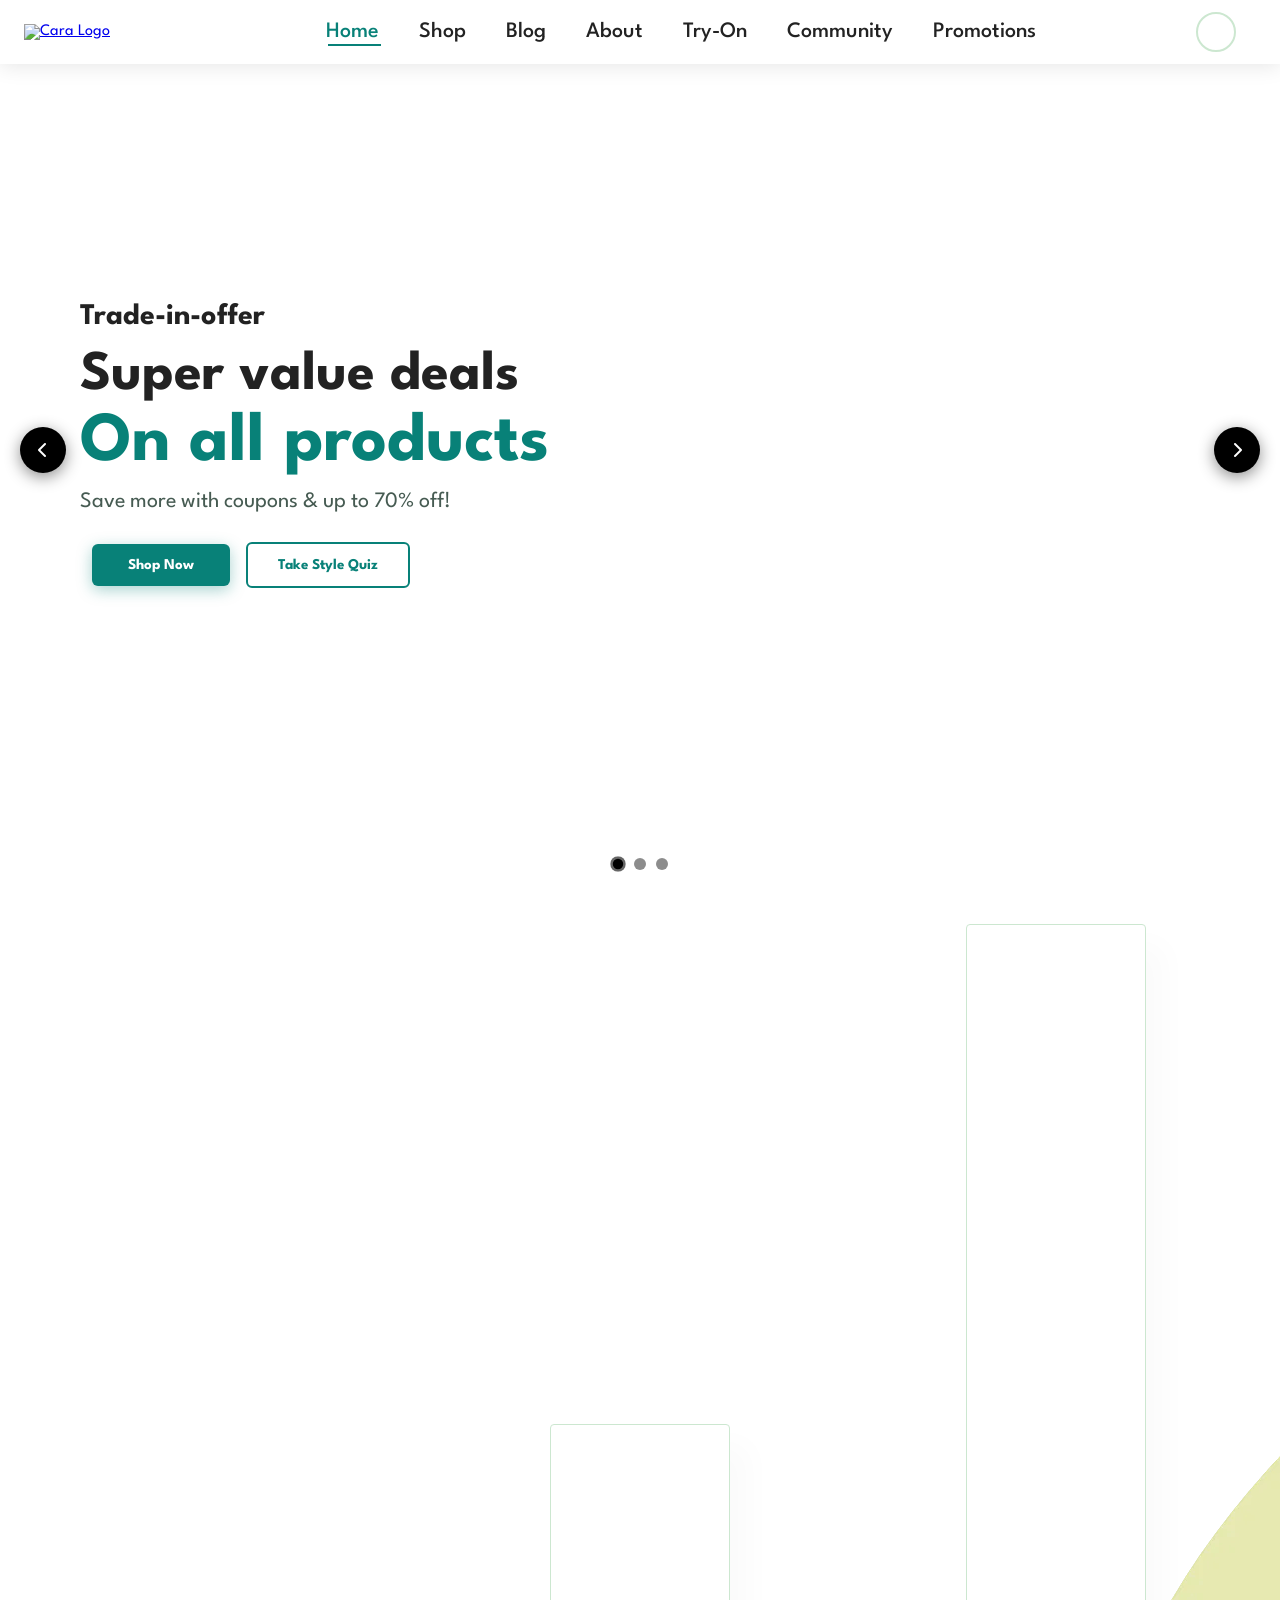
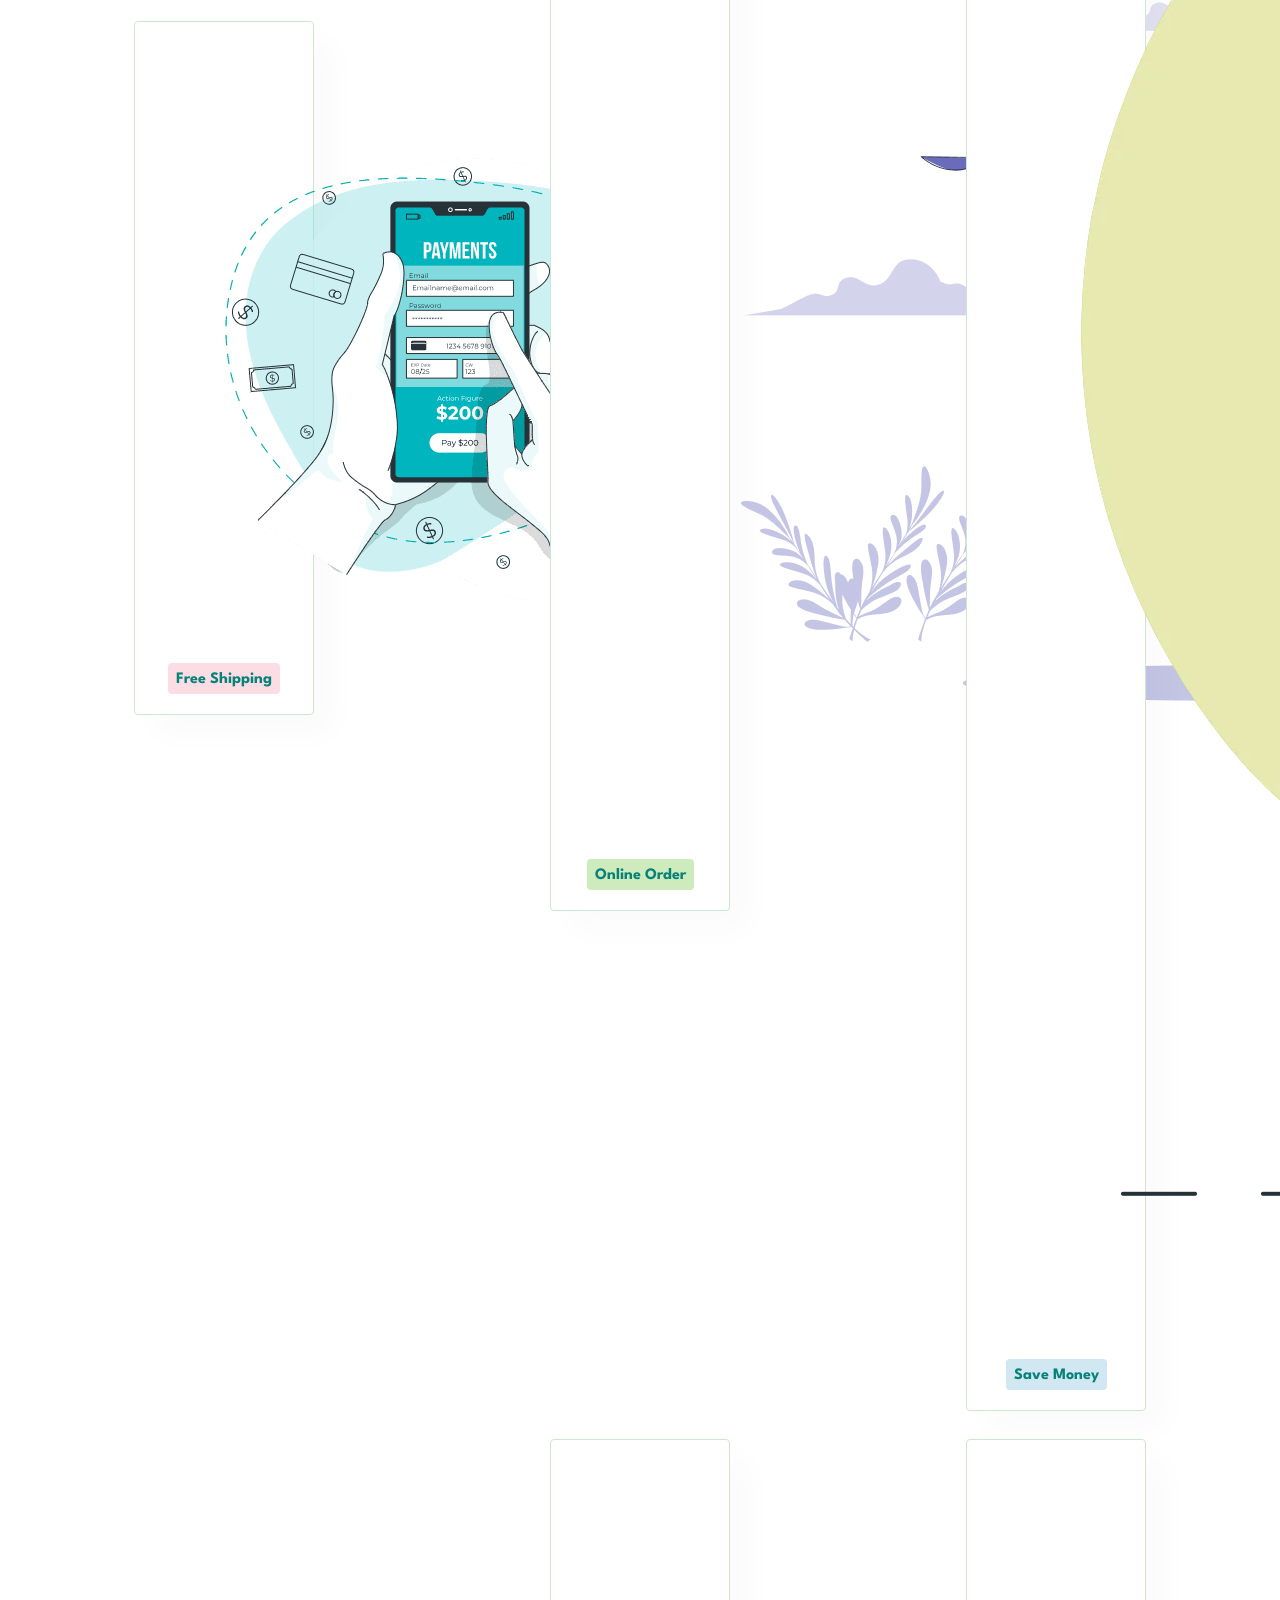
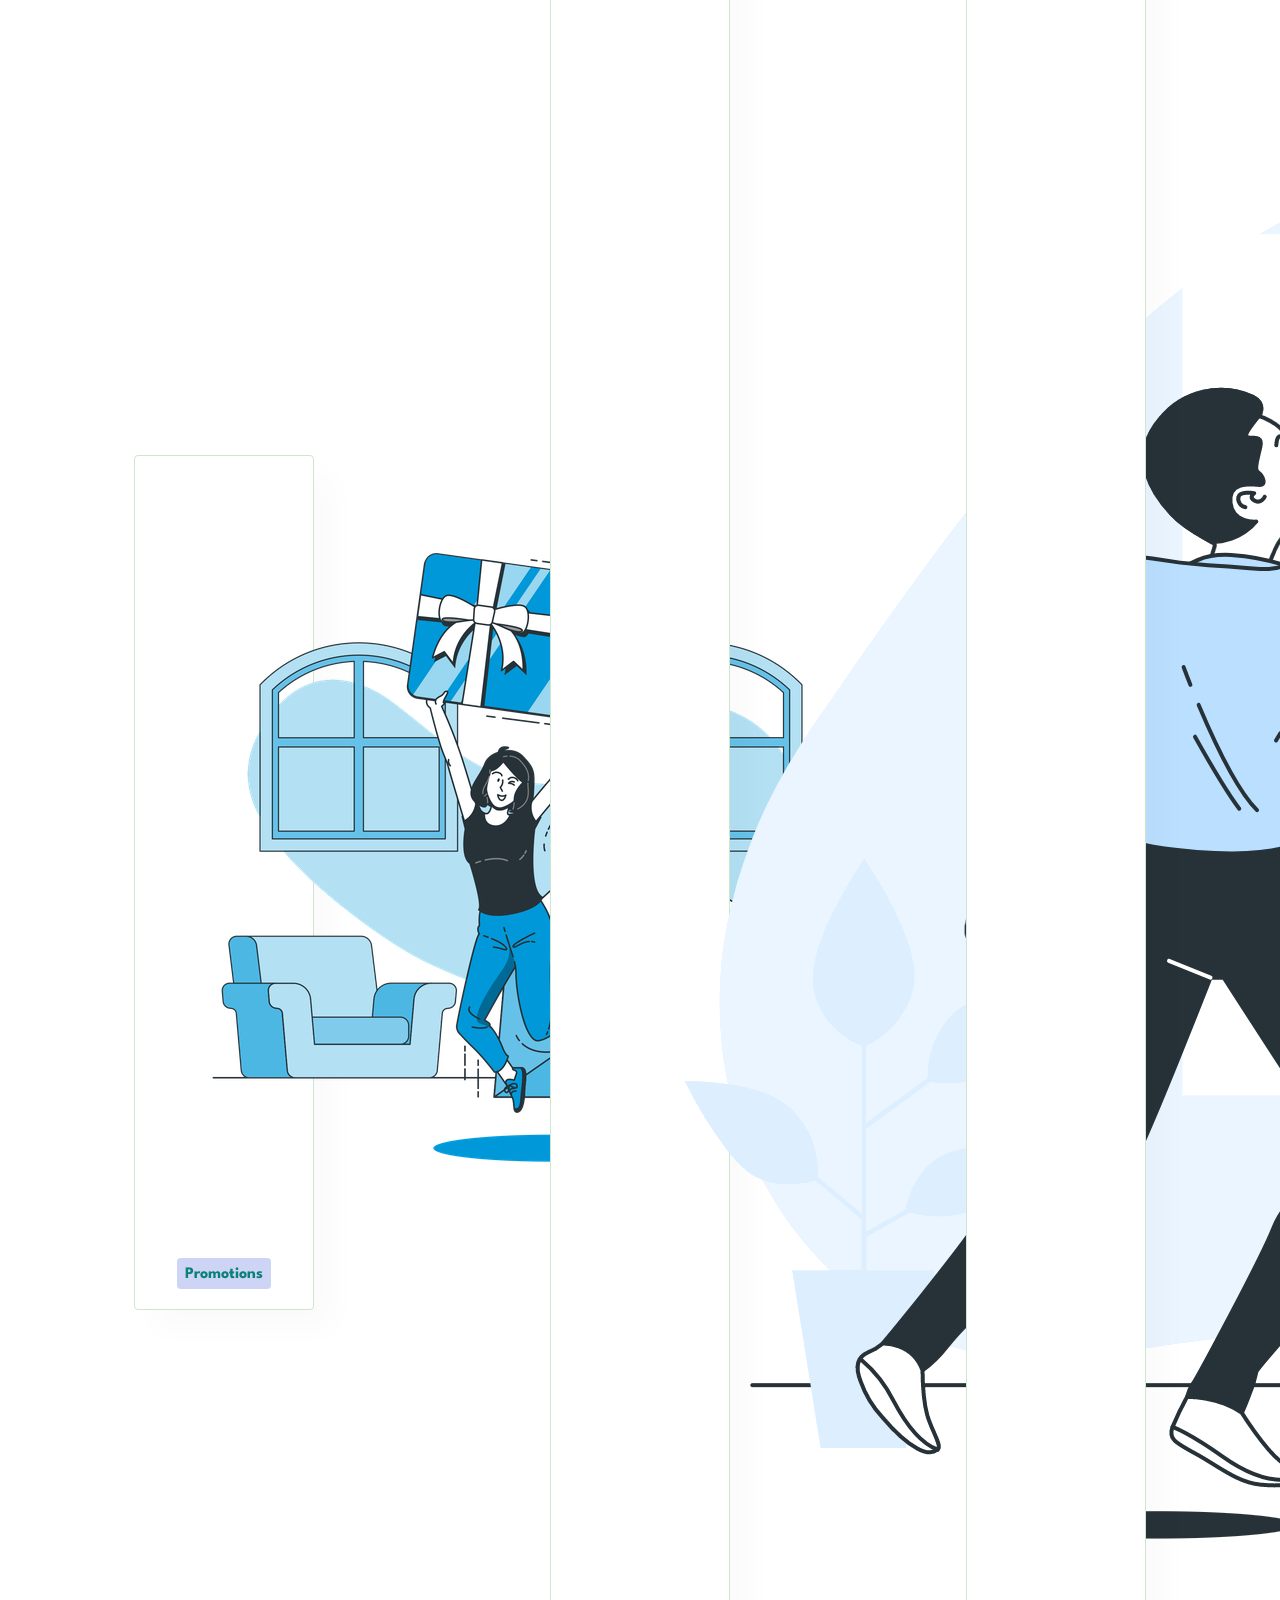
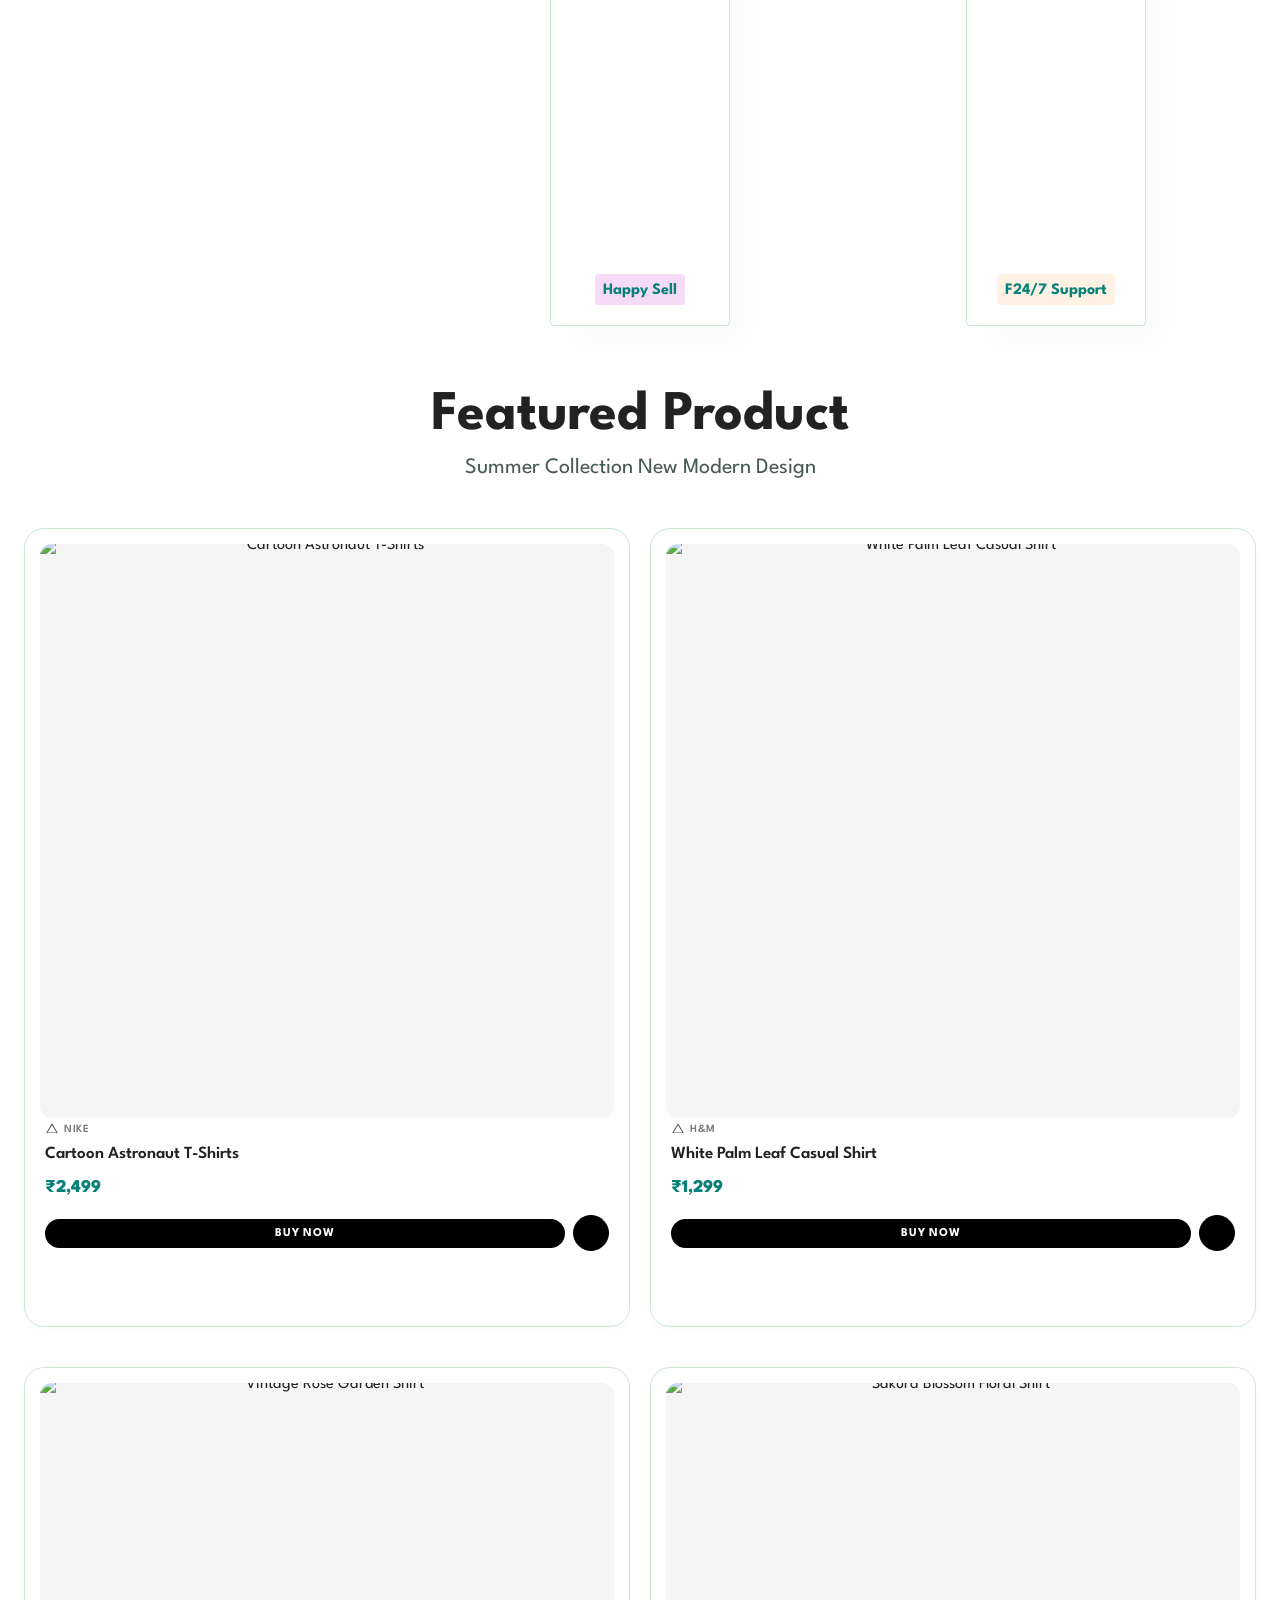
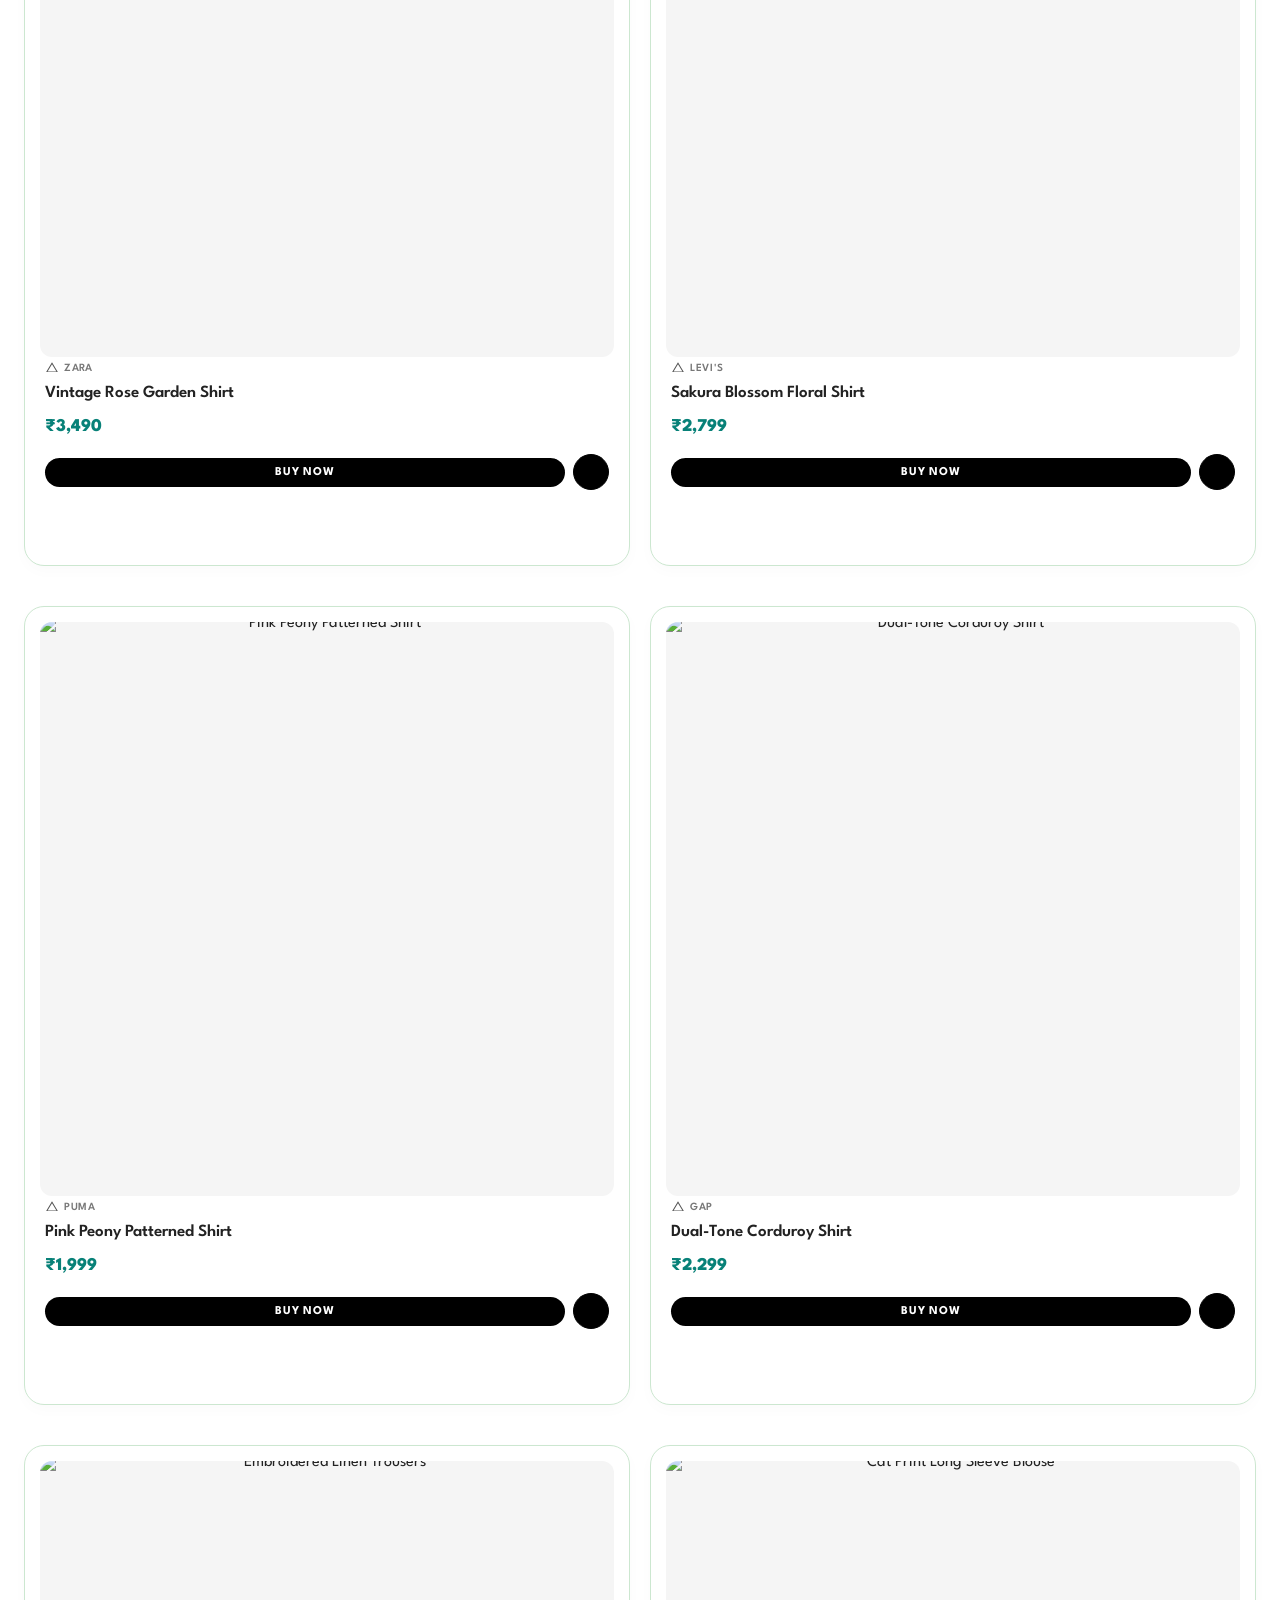
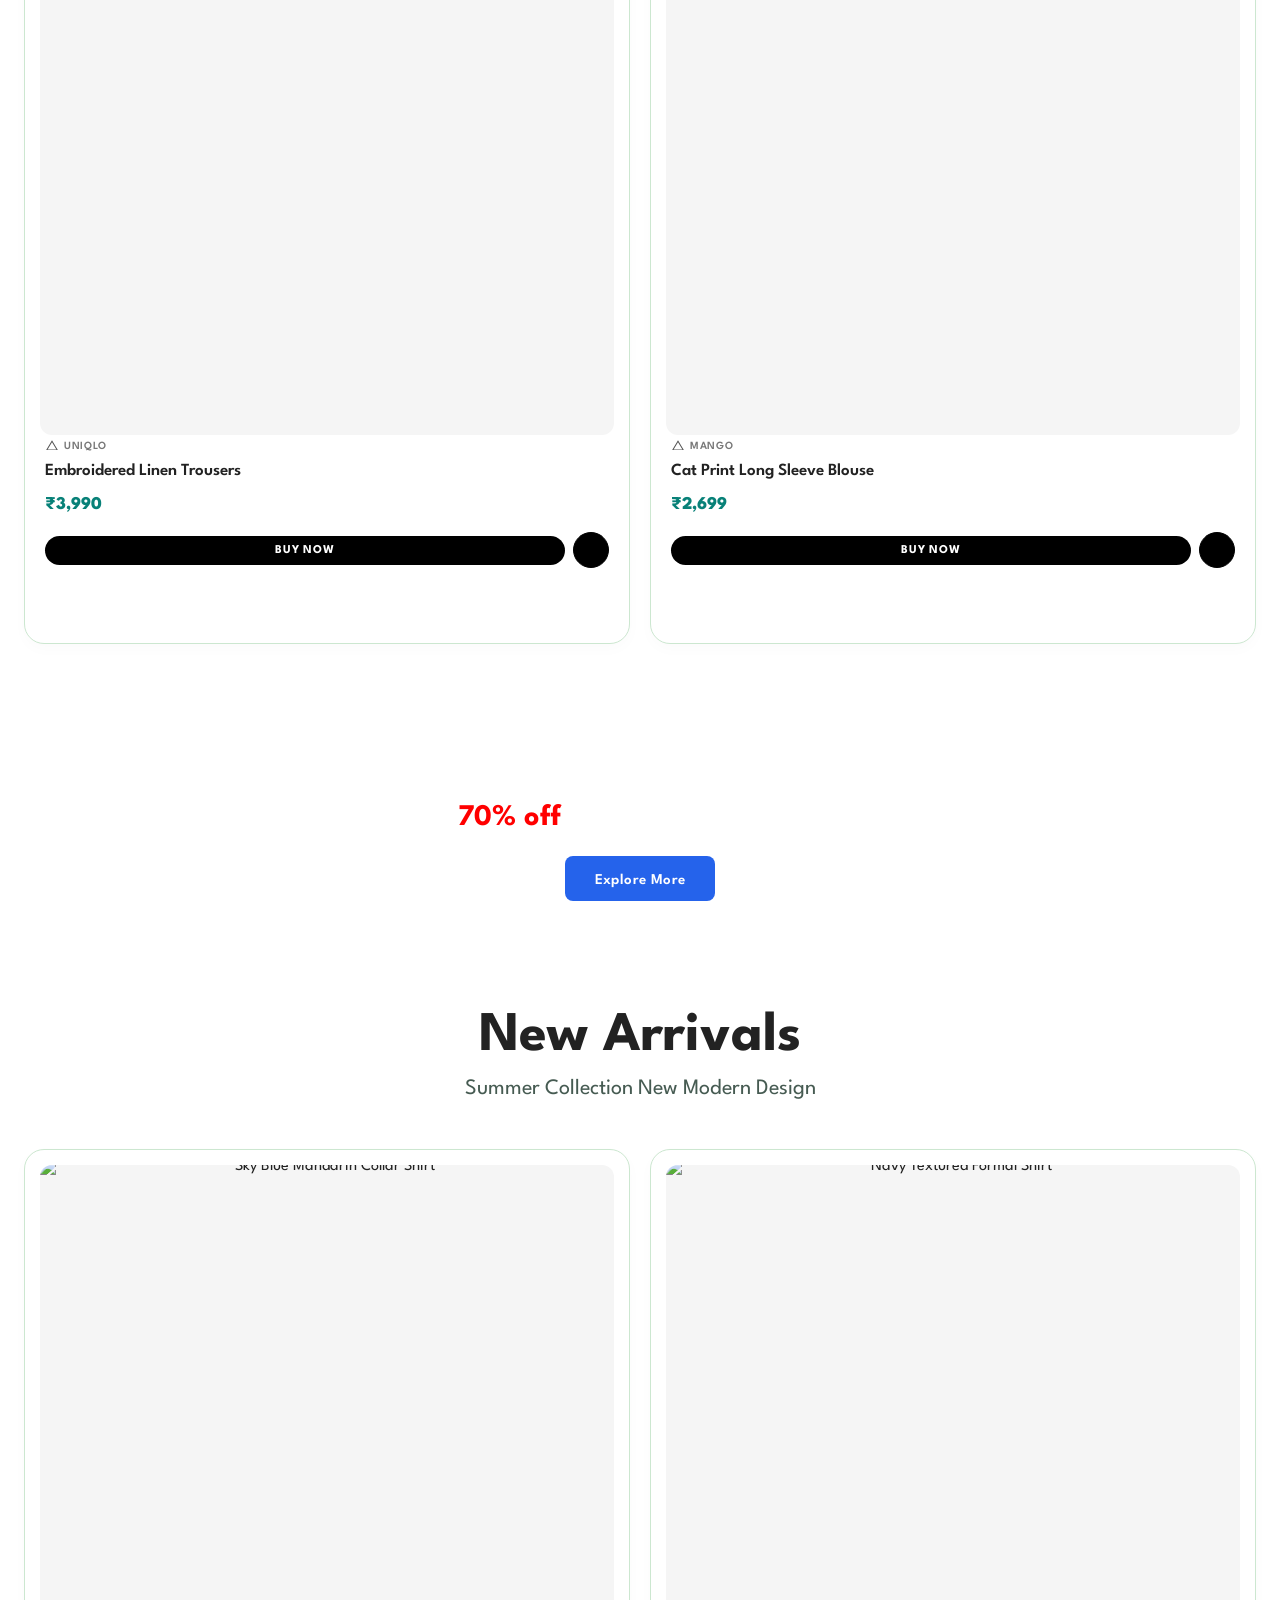
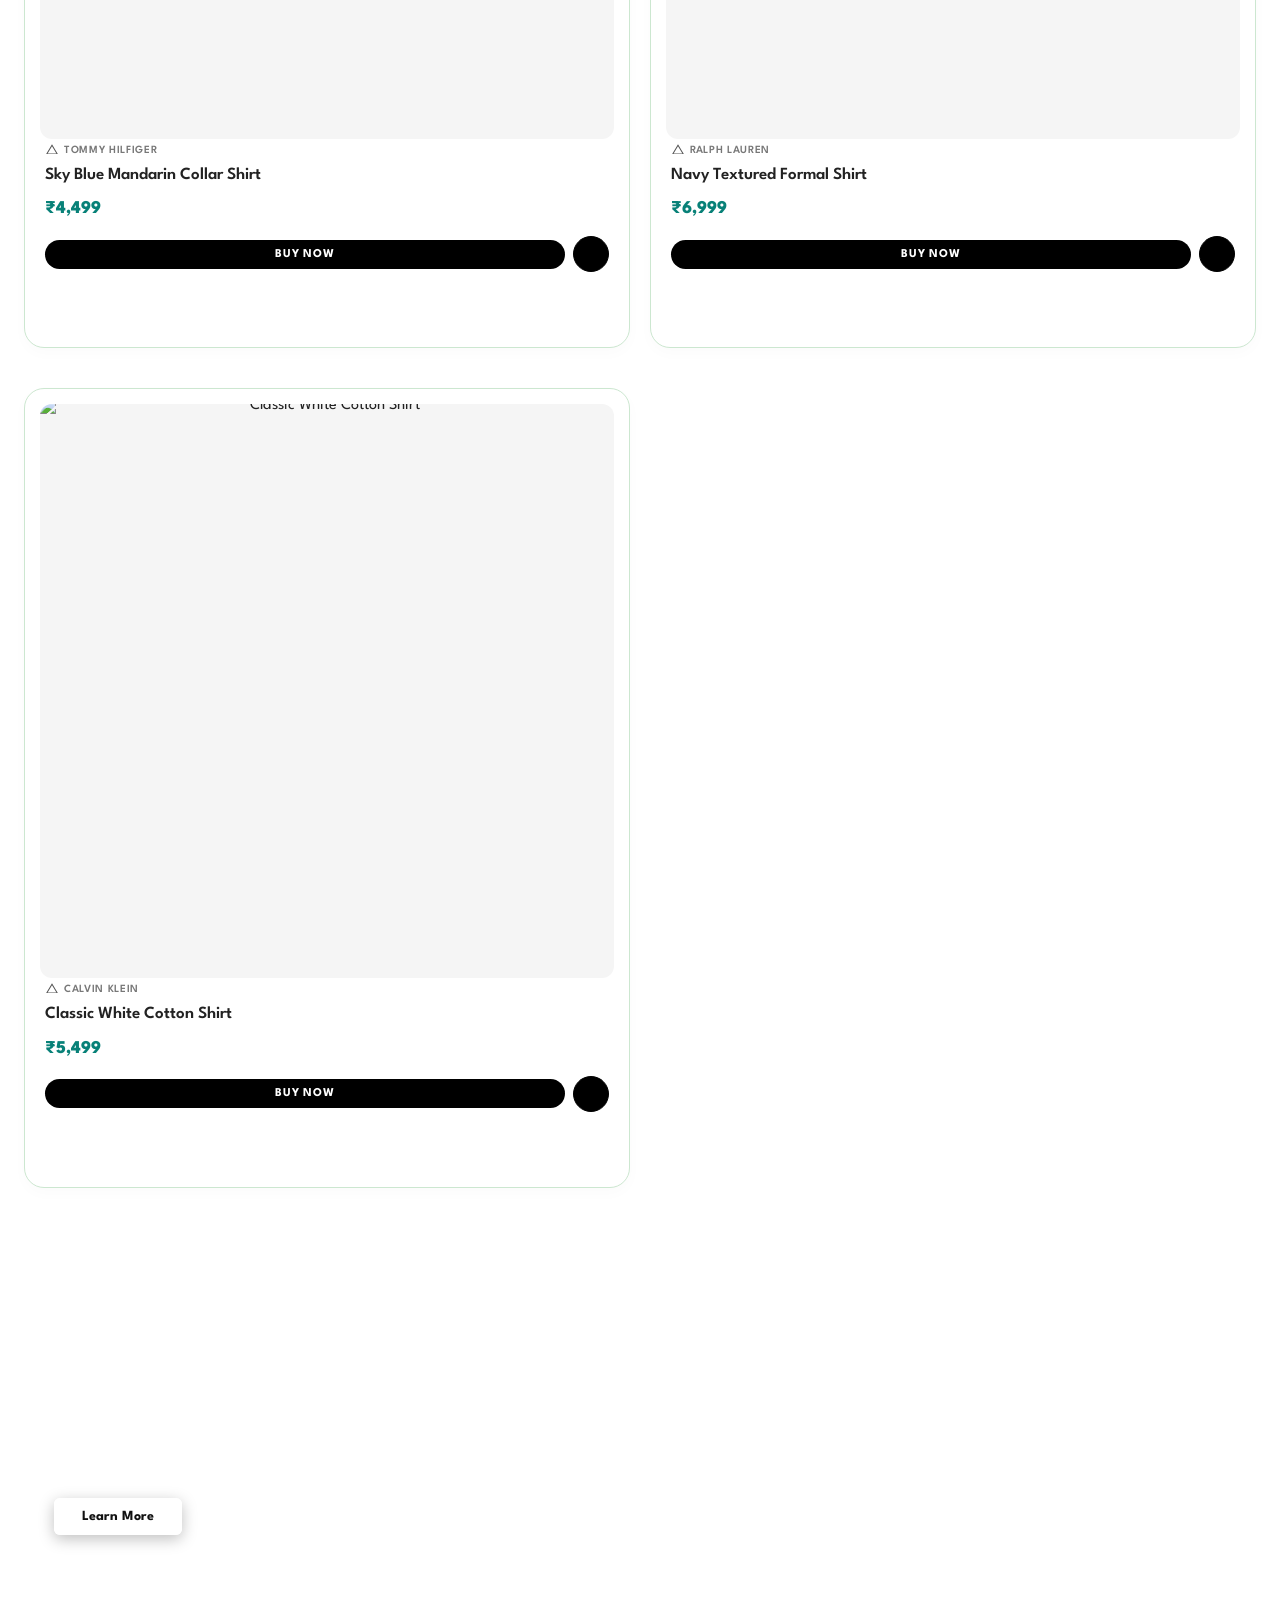
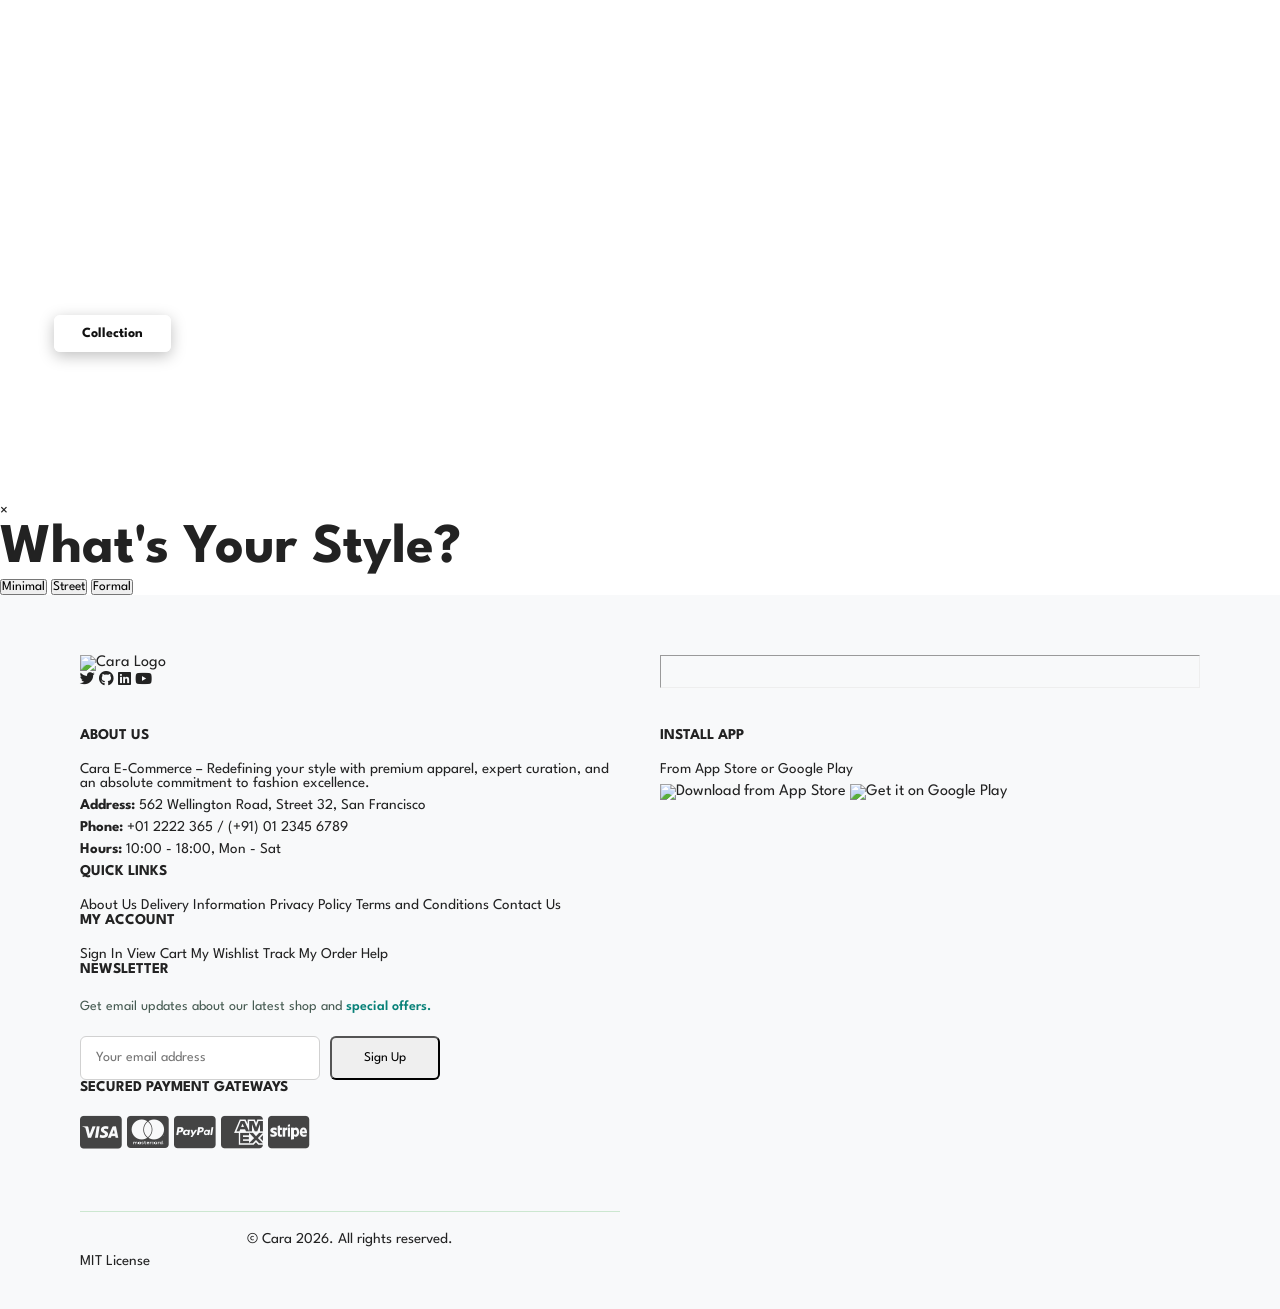
==== commit 87e76282: "Merge remote-tracking branch 'upstream/main' into footer/fix" ====
--- a/index.html
+++ b/index.html
@@ -27,15 +27,22 @@
   <!-- Open Graph (OG) Tags for Social Sharing -->
   <meta property="og:title" content="E-commerce - Dark Theme Working" />
   <meta property="og:description" content="Shop the latest trends with our dark mode-enabled e-commerce experience." />
-  <meta property="og:image" content="https://example.com/images/preview.jpg" />
-  <meta property="og:url" content="https://example.com/" />
+  <meta
+      property="og:image"
+      content="https://cara-seven-ashen.vercel.app/images/logo.png"
+    />
+  <meta property="og:url" 
+  content="https://cara-seven-ashen.vercel.app/" />
   <meta property="og:type" content="website" />
 
   <!-- Twitter Card Tags -->
   <meta name="twitter:card" content="summary_large_image" />
   <meta name="twitter:title" content="E-commerce - Dark Theme Working" />
   <meta name="twitter:description" content="Dark theme e-commerce site with modern features." />
-  <meta name="twitter:image" content="https://example.com/images/preview.jpg" />
+  <meta
+      name="twitter:image"
+      content="https://cara-seven-ashen.vercel.app/images/logo.png"
+    />
   <meta name="twitter:site" content="@janavipandole" />
 
   <!-- Theme Color for Mobile Browser -->
@@ -370,7 +377,7 @@
     <section id="banner" class="section-m1">
       <h4>Repair Services</h4>
       <h2>Up to <span>70% off</span> All t-Shirts & Accessories</h2>
-      <button class="normal"><a href="shop.html">Explore More</a></button>
+      <button class="normal"><a href="shop.html" style="color: #ffffff; text-decoration: none;">Explore More</a></button>
     </section>
 
   <section id="product1" class="section-p1">
@@ -429,14 +436,121 @@
         </div>
       </div>
     </div>
-          <!-- Footer Container -->
-      <div id="footer-container"></div>
-      <!-- Load Footer -->
-      <script src="footer.js"></script>
-      <script>loadFooter();</script>
-    <div id="toast-container"></div>
-        <script src="app.js"></script>
-    <script src="navbar.js"></script>
-    <script>loadNavbar('home');</script>
-  </body>
+  </section>
+
+  <section id="sm-banner" class="section-p1">
+    <div class="banner-box">
+      <h4>crazy deals</h4>
+      <h2>buy 1 get 1 free</h2>
+      <span>The best classic dress is on sale at cara</span>
+      <button class="white">Learn More</button>
+    </div>
+    <div class="banner-box banner-box2">
+      <h4>upcoming season</h4>
+      <h2>winter collection</h2>
+      <span>The best classic dress is on sale at Cara</span>
+      <button class="white">Collection</button>
+    </div>
+  </section>
+
+
+
+  <!-- Style Quiz Modal -->
+  <div id="quiz-modal" class="modal">
+    <div class="modal-content">
+      <span class="close" onclick="closeQuiz()">&times;</span>
+      <h2>What's Your Style?</h2>
+      <div class="quiz-options">
+        <button onclick="selectStyle('minimal')">Minimal</button>
+        <button onclick="selectStyle('street')">Street</button>
+        <button onclick="selectStyle('formal')">Formal</button>
+      </div>
+    </div>
+  </div>
+
+  <!-- Footer -->
+  <footer class="main-footer">
+    <div class="footer-top">
+        <div class="footer-logo-box">
+            <img class="footer-logo" src="images/logo.png" alt="Cara Logo" />
+        </div>
+        <div class="footer-socials">
+            <a href="https://x.com/JanaviPandole" target="_blank" rel="noopener noreferrer"><i class="fab fa-twitter"></i></a>
+            <a href="https://github.com/janavipandole" target="_blank" rel="noopener noreferrer"><i class="fab fa-github"></i></a>
+            <a href="https://www.linkedin.com/in/janavi-pandole-80a7b2290" target="_blank" rel="noopener noreferrer"><i class="fab fa-linkedin"></i></a>
+            <a href="https://www.youtube.com/@JanaviPandole" target="_blank" rel="noopener noreferrer"><i class="fab fa-youtube"></i></a>
+        </div>
+    </div>
+
+    <hr class="footer-divider">
+
+    <div class="footer-middle">
+        <div class="footer-col brand-info">
+            <h4>ABOUT US</h4>
+            <p>Cara E-Commerce – Redefining your style with premium apparel, expert curation, and an absolute commitment to fashion excellence.</p>
+            <p><strong>Address: </strong>562 Wellington Road, Street 32, San Francisco</p>
+            <p><strong>Phone: </strong>+01 2222 365 / (+91) 01 2345 6789</p>
+            <p><strong>Hours: </strong>10:00 - 18:00, Mon - Sat</p>
+        </div>
+
+        <div class="footer-col">
+            <h4>QUICK LINKS</h4>
+            <a href="about.html">About Us</a>
+            <a href="#">Delivery Information</a>
+            <a href="privacy.html">Privacy Policy</a>
+            <a href="terms.html">Terms and Conditions</a>
+            <a href="contact.html">Contact Us</a>
+        </div>
+
+        <div class="footer-col">
+            <h4>MY ACCOUNT</h4>
+            <a href="login.html">Sign In</a>
+            <a href="cart.html">View Cart</a>
+            <a href="#">My Wishlist</a>
+            <a href="cart.html">Track My Order</a>
+            <a href="contact.html">Help</a>
+        </div>
+
+        <div class="footer-col newsletter-footer">
+            <h4>NEWSLETTER</h4>
+            <p>Get email updates about our latest shop and <span>special offers.</span></p>
+            <form class="newsletter-form">
+                <input type="email" placeholder="Your email address" required>
+                <button type="submit">Sign Up</button>
+            </form>
+            
+            <div class="install-payment-box">
+                <h4>SECURED PAYMENT GATEWAYS</h4>
+                <div class="payment-icons">
+                    <a href="https://www.visa.com" target="_blank" rel="noopener noreferrer" aria-label="Visa"><i class="fab fa-cc-visa"></i></a>
+                    <a href="https://www.mastercard.com" target="_blank" rel="noopener noreferrer" aria-label="Mastercard"><i class="fab fa-cc-mastercard"></i></a>
+                    <a href="https://www.paypal.com" target="_blank" rel="noopener noreferrer" aria-label="PayPal"><i class="fab fa-cc-paypal"></i></a>
+                    <a href="https://www.americanexpress.com" target="_blank" rel="noopener noreferrer" aria-label="American Express"><i class="fab fa-cc-amex"></i></a>
+                    <a href="https://www.stripe.com" target="_blank" rel="noopener noreferrer" aria-label="Stripe"><i class="fab fa-cc-stripe"></i></a>
+                </div>
+            </div>
+        </div>
+    </div>
+    
+    <div class="footer-install-box">
+                <h4>INSTALL APP</h4>
+                <p>From App Store or Google Play</p>
+                <div class="download-badges">
+                    <img src="images/pay/app.jpg" alt="Download from App Store" />
+                    <img src="images/pay/play.jpg" alt="Get it on Google Play" />
+                </div>
+            </div>
+
+    <div class="footer-bottom">
+        <p class="copyright">&copy; Cara 2026. All rights reserved.</p>
+        <div class="footer-legal-links">
+            <a href="license.html" class="license-link">MIT License</a>
+        </div>
+    </div>
+</footer>
+
+  <div id="toast-container"></div>
+  <script src="app.js"></script>
+</body>
+
 </html>
--- a/style.css
+++ b/style.css
@@ -3073,20 +3073,134 @@
 
         #cart {
             overflow-x: auto;
-        }
-
-        /* ── Cart rows: black background on ALL screen sizes ── */
+            margin-top: 20px;
+            padding-top: 0;
+            width: 100%;
+        }
+        
+       /* ============================================
+        DESKTOP CART FIX
+   ============================================ */
+
+        #cart table {
+            width: 100%;
+            border-collapse: collapse;
+             table-layout: auto;
+        }
+
+        #cart table td,
+        #cart table thead td {
+           text-align: center;
+           vertical-align: middle;
+        }
+
+    /* Better desktop widths */
+        #cart table td:nth-child(1) {
+            width: 80px;
+        }
+
+        #cart table td:nth-child(2) {
+           width: 120px;
+        }
+
+        #cart table td:nth-child(3) {
+            width: auto;
+        }
+
+        #cart table td:nth-child(4),
+        #cart table td:nth-child(5),
+        #cart table td:nth-child(6) {
+            width: 120px;
+        }
+
+        #cart table img {
+            width: 90px;
+            height: auto;
+            object-fit: cover;
+        }
+        
+         /* ── Cart rows: black background on ALL screen sizes ── */
         #cart table tbody tr td,
         #cart table tbody td {
             background-color: #000000 !important;
             color: #ffffff !important;
             transition: background-color 0.25s ease, box-shadow 0.25s ease;
+            padding: 15px;
+            border-bottom: 1px solid #333;
+            vertical-align: middle;
         }
 
         #cart table tbody tr:hover td {
             background-color: #1a1a1a !important;
             box-shadow: inset 3px 0 0 #088178;
         }
+
+        #cart-add {
+            display: flex;
+            justify-content: space-between;
+            flex-wrap: wrap;
+            align-items: flex-start;
+            gap: 30px;
+            margin-top: 30px;
+        }
+
+        #cart-add .coupon,
+        .subtotal {
+            flex: 1;
+            min-width: 320px;
+        }
+
+        .subtotal {
+            border: 1px solid #c9cbce;
+            padding: 30px;
+            box-sizing: border-box;
+            background: var(--bg-primary);
+        }
+
+        .subtotal table {
+            width: 100%;
+            border-collapse: collapse;
+            margin-bottom: 20px;
+        }
+
+        .subtotal table td {
+            padding: 12px 10px;
+            font-size: 16px;
+            border: 1px solid #c9cbce;
+        }
+
+        .subtotal button {
+            width: 100%;
+            padding: 14px 20px;
+            background-color: #088178;
+            color: #fff;
+            border: none;
+            cursor: pointer;
+        }
+
+        #page-header {
+            padding: 40px 80px;
+            text-align: center;
+            min-height: auto;
+        }
+
+        #page-header h2 {
+            margin-bottom: 10px;
+        }
+        #page-header p {
+           margin: 0;
+           opacity: 0.8;
+        }
+
+        #cart.section-p1{
+            padding-top: 10px;
+            padding-bottom: 30px;
+        }
+        #cart-add.section-p1 {
+            padding-top: 20px;
+            padding-bottom: 20px;
+        }
+
 
 
         @media (max-width: 799px) {
@@ -3112,12 +3226,14 @@
             #cart table {
                 width: 100%;
                 border-collapse: collapse;
-                white-space: nowrap;
-                table-layout: fixed;
+                 margin-top: 0;
+                white-space: normal;
             }
 
             #cart table img {
                 width: 150px;
+                height: auto;
+                object-fit: cover;
             }
 
             #cart table td:nth-child(1) {
@@ -3131,7 +3247,8 @@
             }
 
             #cart table td:nth-child(3) {
-                width: 250px;
+                min-width: 200px;
+                width: auto;
                 text-align: center;
             }
 
@@ -3148,6 +3265,7 @@
                 display: block;
                 margin: 0 auto;
                 text-align: center;
+                border: 1px solid #ccc;
             }
 
             #cart table td:nth-child(5) input:focus {
@@ -3189,11 +3307,16 @@
                 background-color: #1a1a1a;
                 box-shadow: inset 3px 0 0 #088178;
             }
+            #cart table td {
+                word-break: break-word;
+            }
 
             #cart-add {
                 display: flex;
                 justify-content: space-between;
                 flex-wrap: wrap;
+                gap: 30px;
+                margin-top: 30px;
             }
 
             #cart-add .coupon {
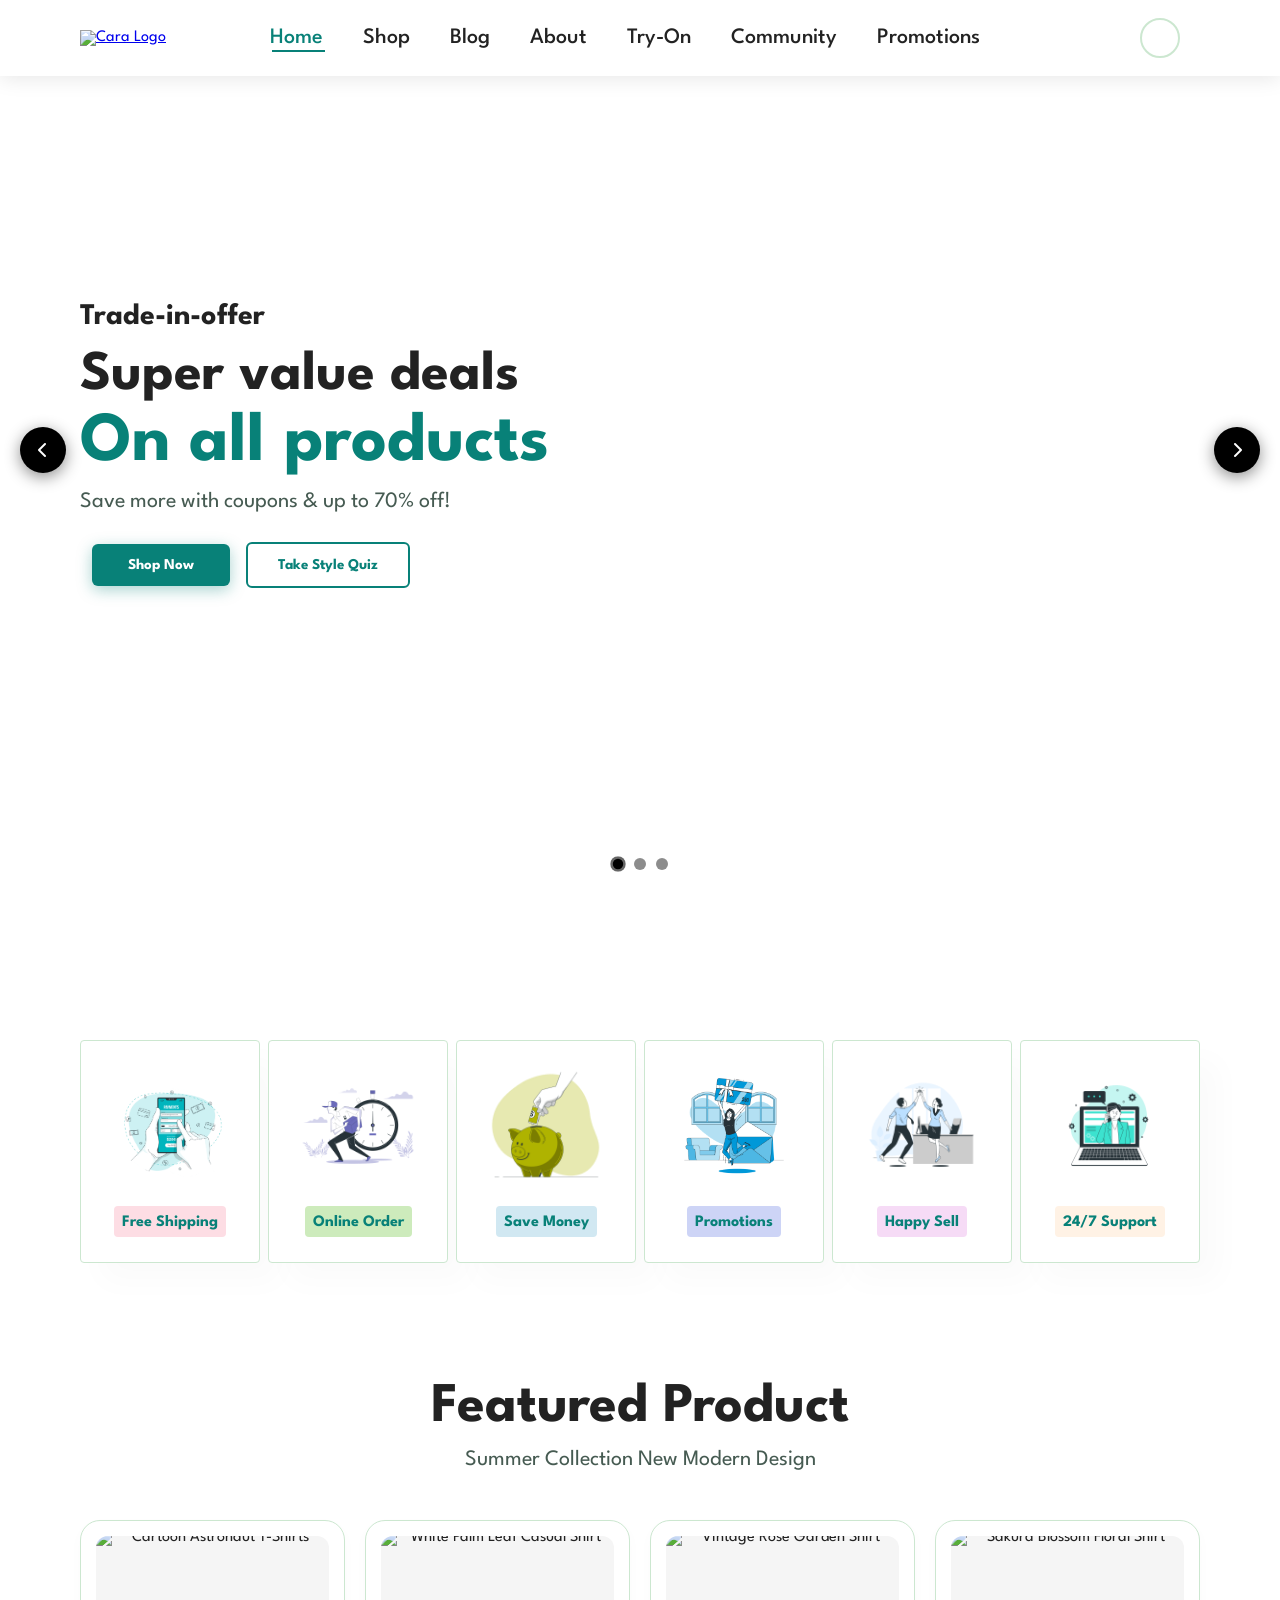
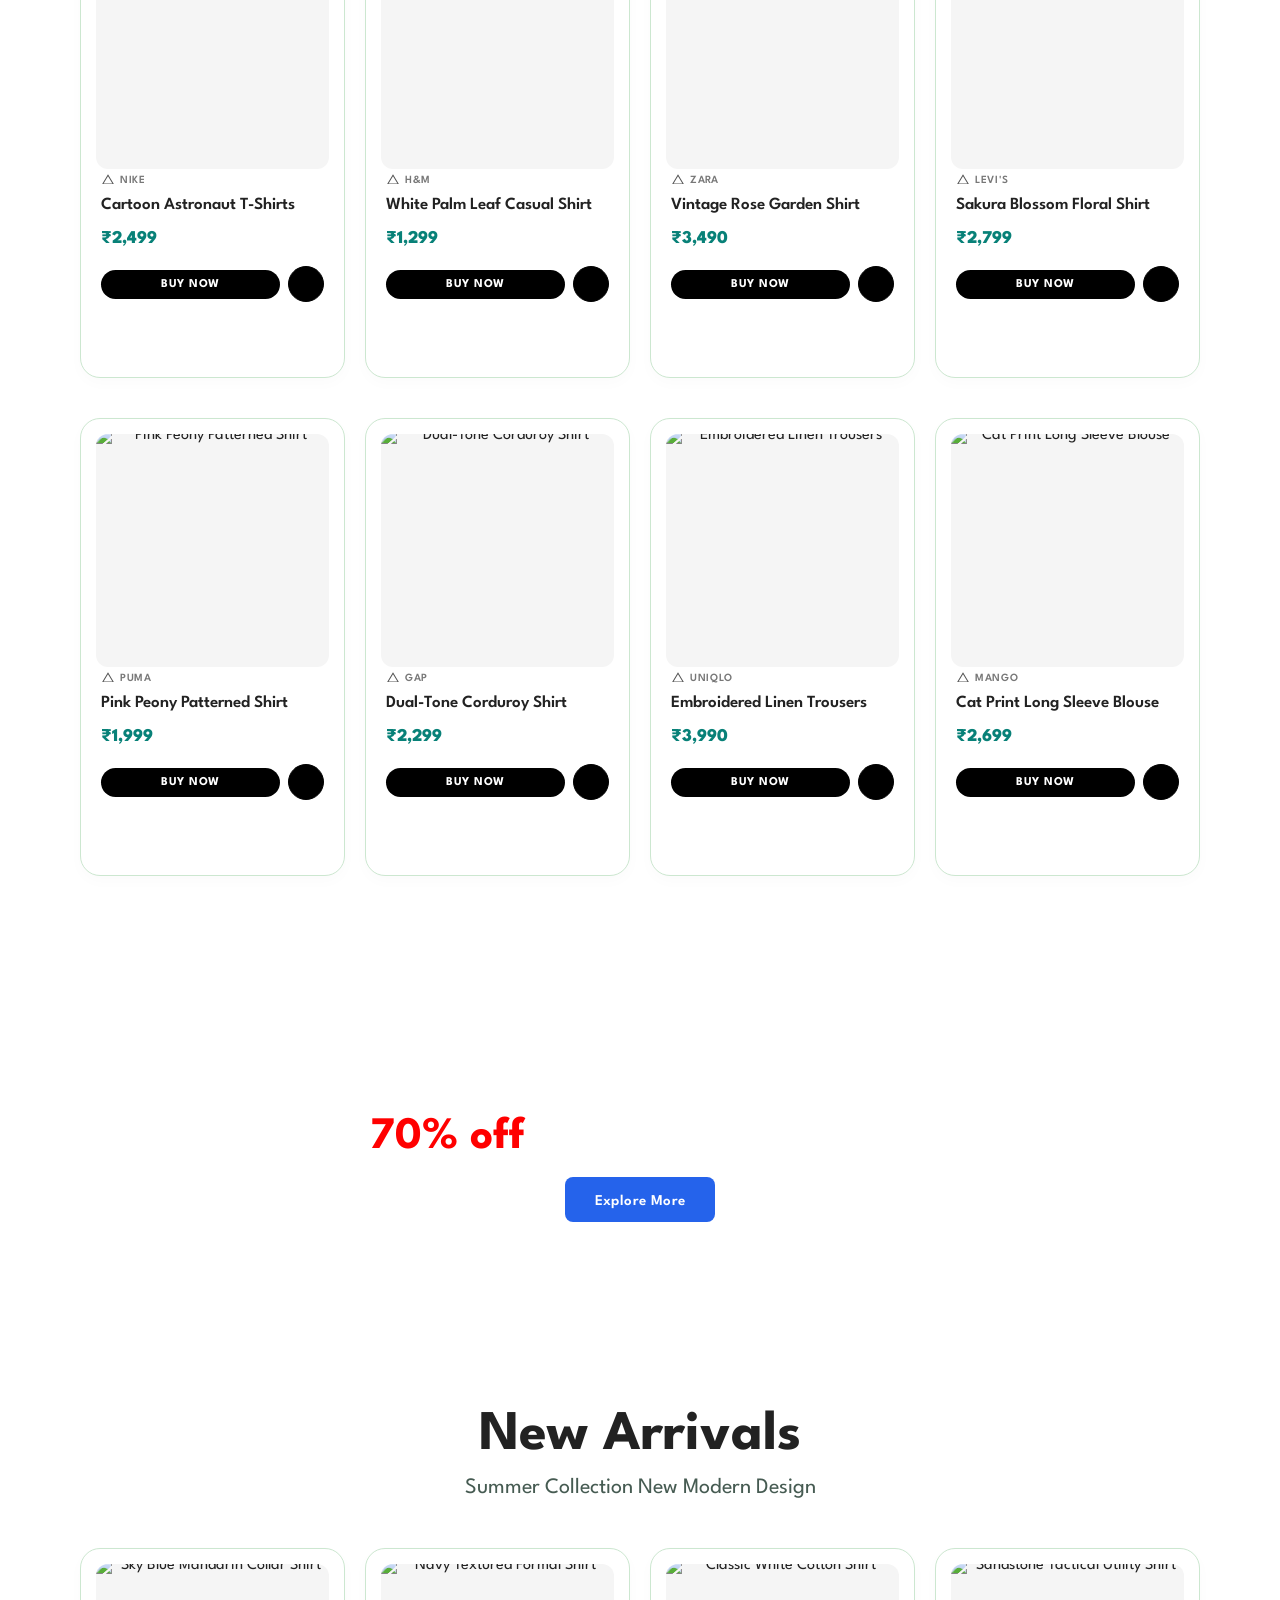
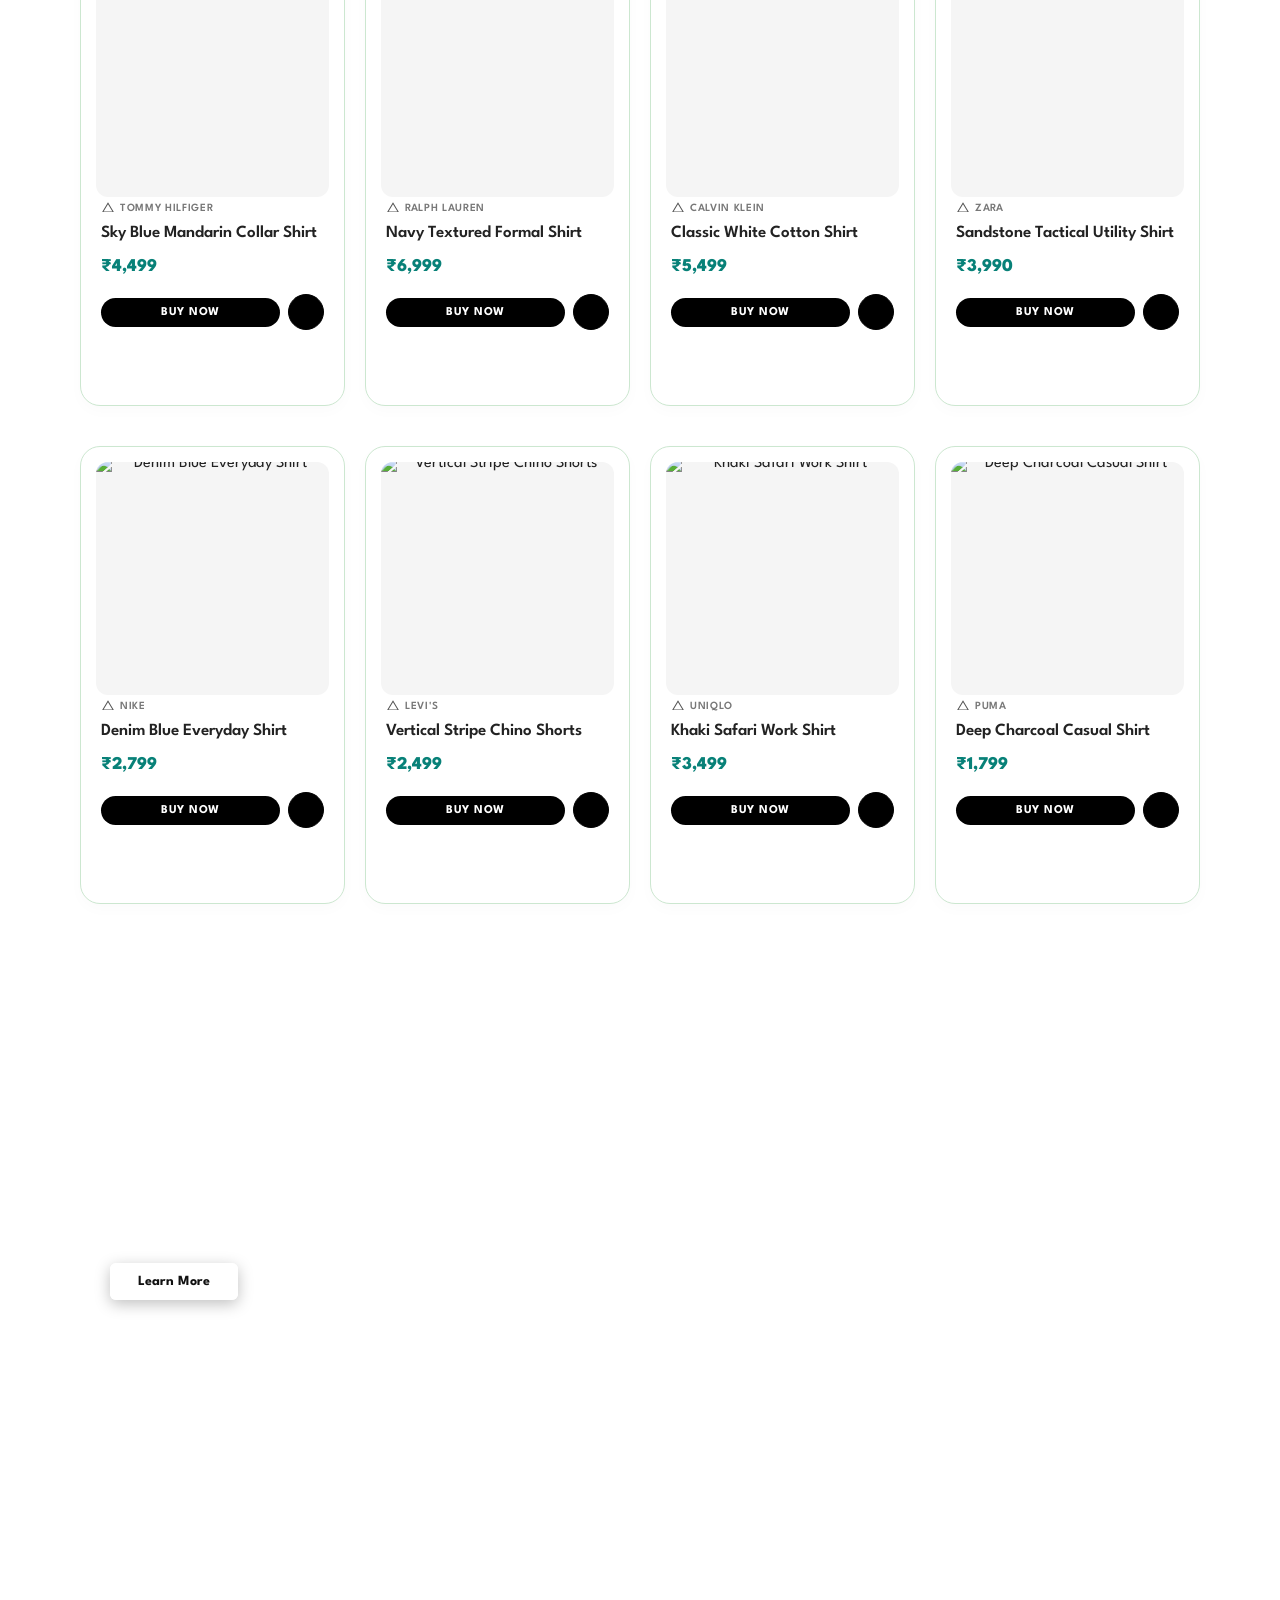
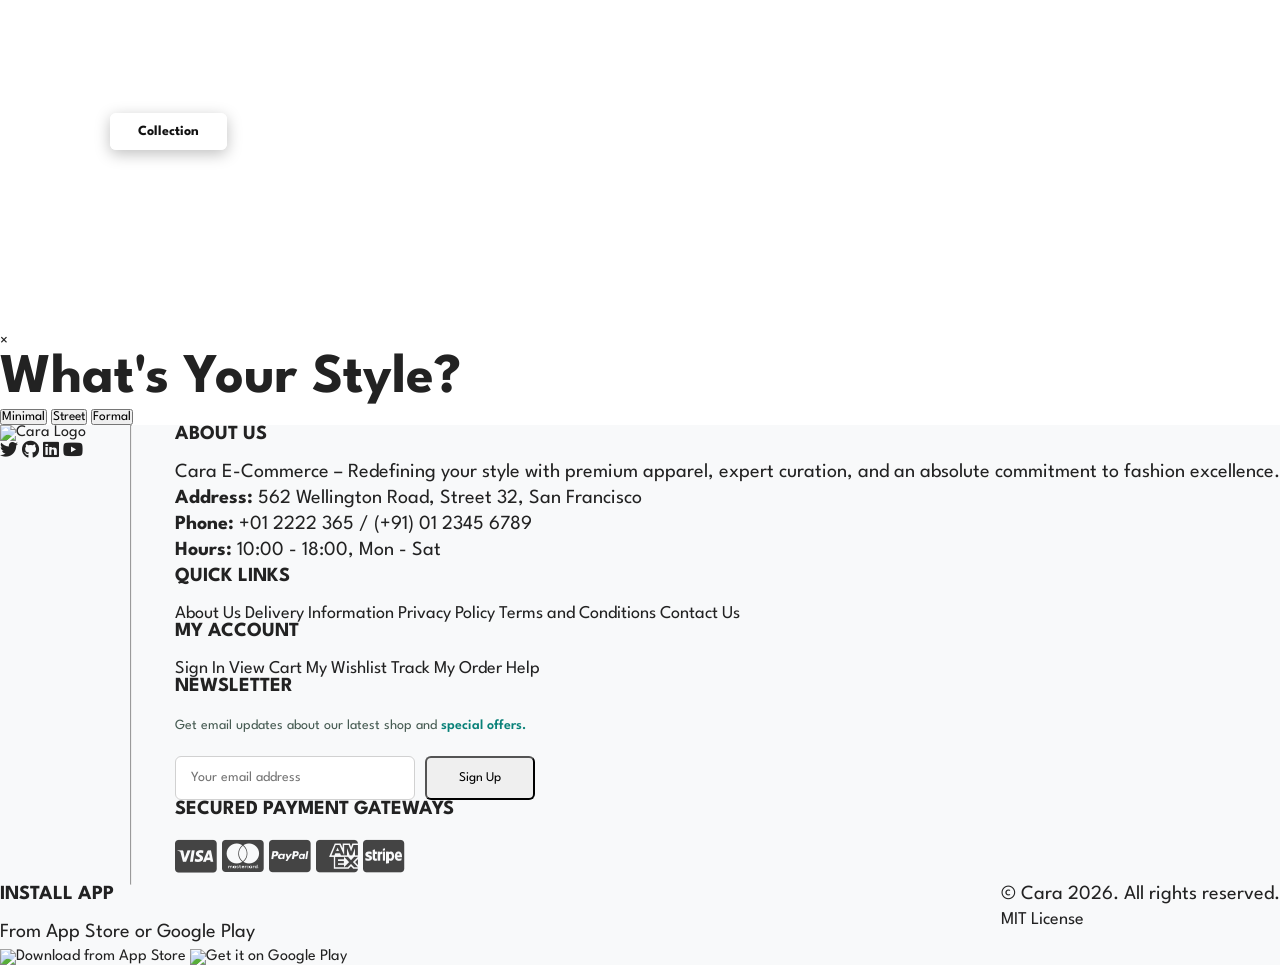
==== commit e454e9ba: "Merge branch 'main' of https://github.com/janavipandole/Cara" ====
--- a/index.html
+++ b/index.html
@@ -202,31 +202,32 @@
       </div>
     </div>
   </div>
-
+  <!-- Fix: Added descriptive alt text to all feature images for accessibility.
+     Also fixed typo: 'F24/7 Support' corrected to '24/7 Support' -->
   <section id="feature" class="section-p1">
     <div class="fe-box">
-      <img src="images/feature/f1.png" alt="" />
+      <img src="images/feature/f1.png" alt="Free Shipping" />
       <h6>Free Shipping</h6>
     </div>
     <div class="fe-box">
-      <img src="images/feature/f2.png" alt="" />
+      <img src="images/feature/f2.png" alt="Online Order" />
       <h6>Online Order</h6>
     </div>
     <div class="fe-box">
-      <img src="images/feature/f3.png" alt="" />
+      <img src="images/feature/f3.png" alt="Save Money" />
       <h6>Save Money</h6>
     </div>
     <div class="fe-box">
-      <img src="images/feature/f4.png" alt="" />
+      <img src="images/feature/f4.png" alt="Promotions" />
       <h6>Promotions</h6>
     </div>
     <div class="fe-box">
-      <img src="images/feature/f5.png" alt="" />
+      <img src="images/feature/f5.png" alt="Happy Sell" />
       <h6>Happy Sell</h6>
     </div>
     <div class="fe-box">
-      <img src="images/feature/f6.png" alt="" />
-      <h6>F24/7 Support</h6>
+      <img src="images/feature/f6.png" alt="24/7 Support" />
+      <h6>24/7 Support</h6>
     </div>
   </section>
 
@@ -435,6 +436,92 @@
           </div>
         </div>
       </div>
+
+      <div class="pro" data-category="formal">
+        <div class="pro-img-wrap"><img src="images/products/n4.jpg" alt="Sandstone Tactical Utility Shirt" /></div>
+        <div class="des">
+          <div class="pro-brand-row">
+            <svg class="pro-brand-logo" viewBox="0 0 24 24" fill="currentColor" aria-hidden="true"><path d="M12 2L2 19h20L12 2zm0 3.5L19.5 18h-15L12 5.5z"/></svg>
+            <span>Zara</span>
+          </div>
+          <h5>Sandstone Tactical Utility Shirt</h5>
+          <div class="star"><i class="ri-star-fill"></i><i class="ri-star-fill"></i><i class="ri-star-fill"></i><i class="ri-star-fill"></i><i class="ri-star-fill"></i></div>
+          <h4>&#8377;3,990</h4>
+          <div class="pro-action-bar">
+            <button class="pro-buy-btn" onclick="buyNow('Sandstone Tactical Utility Shirt','₹3,990','images/products/n4.jpg',1,'M')">BUY NOW</button>
+            <a href="#" class="pro-cart-btn" aria-label="Add to cart" onclick="event.stopPropagation();addToCart('Sandstone Tactical Utility Shirt','₹3,990','images/products/n4.jpg',1,'M');return false;"><i class="ri-shopping-cart-2-line"></i></a>
+          </div>
+        </div>
+      </div>
+
+      <div class="pro" data-category="minimal">
+        <div class="pro-img-wrap"><img src="images/products/n5.jpg" alt="Denim Blue Everyday Shirt" /></div>
+        <div class="des">
+          <div class="pro-brand-row">
+            <svg class="pro-brand-logo" viewBox="0 0 24 24" fill="currentColor" aria-hidden="true"><path d="M12 2L2 19h20L12 2zm0 3.5L19.5 18h-15L12 5.5z"/></svg>
+            <span>Nike</span>
+          </div>
+          <h5>Denim Blue Everyday Shirt</h5>
+          <div class="star"><i class="ri-star-fill"></i><i class="ri-star-fill"></i><i class="ri-star-fill"></i><i class="ri-star-fill"></i><i class="ri-star-fill"></i></div>
+          <h4>&#8377;2,799</h4>
+          <div class="pro-action-bar">
+            <button class="pro-buy-btn" onclick="buyNow('Denim Blue Everyday Shirt','₹2,799','images/products/n5.jpg',1,'M')">BUY NOW</button>
+            <a href="#" class="pro-cart-btn" aria-label="Add to cart" onclick="event.stopPropagation();addToCart('Denim Blue Everyday Shirt','₹2,799','images/products/n5.jpg',1,'M');return false;"><i class="ri-shopping-cart-2-line"></i></a>
+          </div>
+        </div>
+      </div>
+
+      <div class="pro" data-category="minimal">
+        <div class="pro-img-wrap"><img src="images/products/n6.jpg" alt="Vertical Stripe Chino Shorts" /></div>
+        <div class="des">
+          <div class="pro-brand-row">
+            <svg class="pro-brand-logo" viewBox="0 0 24 24" fill="currentColor" aria-hidden="true"><path d="M12 2L2 19h20L12 2zm0 3.5L19.5 18h-15L12 5.5z"/></svg>
+            <span>Levi's</span>
+          </div>
+          <h5>Vertical Stripe Chino Shorts</h5>
+          <div class="star"><i class="ri-star-fill"></i><i class="ri-star-fill"></i><i class="ri-star-fill"></i><i class="ri-star-fill"></i><i class="ri-star-fill"></i></div>
+          <h4>&#8377;2,499</h4>
+          <div class="pro-action-bar">
+            <button class="pro-buy-btn" onclick="buyNow('Vertical Stripe Chino Shorts','₹2,499','images/products/n6.jpg',1,'M')">BUY NOW</button>
+            <a href="#" class="pro-cart-btn" aria-label="Add to cart" onclick="event.stopPropagation();addToCart('Vertical Stripe Chino Shorts','₹2,499','images/products/n6.jpg',1,'M');return false;"><i class="ri-shopping-cart-2-line"></i></a>
+          </div>
+        </div>
+      </div>
+
+      <div class="pro" data-category="minimal">
+        <div class="pro-img-wrap"><img src="images/products/n7.jpg" alt="Khaki Safari Work Shirt" /></div>
+        <div class="des">
+          <div class="pro-brand-row">
+            <svg class="pro-brand-logo" viewBox="0 0 24 24" fill="currentColor" aria-hidden="true"><path d="M12 2L2 19h20L12 2zm0 3.5L19.5 18h-15L12 5.5z"/></svg>
+            <span>Uniqlo</span>
+          </div>
+          <h5>Khaki Safari Work Shirt</h5>
+          <div class="star"><i class="ri-star-fill"></i><i class="ri-star-fill"></i><i class="ri-star-fill"></i><i class="ri-star-fill"></i><i class="ri-star-fill"></i></div>
+          <h4>&#8377;3,499</h4>
+          <div class="pro-action-bar">
+            <button class="pro-buy-btn" onclick="buyNow('Khaki Safari Work Shirt','₹3,499','images/products/n7.jpg',1,'M')">BUY NOW</button>
+            <a href="#" class="pro-cart-btn" aria-label="Add to cart" onclick="event.stopPropagation();addToCart('Khaki Safari Work Shirt','₹3,499','images/products/n7.jpg',1,'M');return false;"><i class="ri-shopping-cart-2-line"></i></a>
+          </div>
+        </div>
+      </div>
+
+      <div class="pro" data-category="minimal">
+        <div class="pro-img-wrap"><img src="images/products/n8.jpg" alt="Deep Charcoal Casual Shirt" /></div>
+        <div class="des">
+          <div class="pro-brand-row">
+            <svg class="pro-brand-logo" viewBox="0 0 24 24" fill="currentColor" aria-hidden="true"><path d="M12 2L2 19h20L12 2zm0 3.5L19.5 18h-15L12 5.5z"/></svg>
+            <span>Puma</span>
+          </div>
+          <h5>Deep Charcoal Casual Shirt</h5>
+          <div class="star"><i class="ri-star-fill"></i><i class="ri-star-fill"></i><i class="ri-star-fill"></i><i class="ri-star-fill"></i><i class="ri-star-fill"></i></div>
+          <h4>&#8377;1,799</h4>
+          <div class="pro-action-bar">
+            <button class="pro-buy-btn" onclick="buyNow('Deep Charcoal Casual Shirt','₹1,799','images/products/n8.jpg',1,'M')">BUY NOW</button>
+            <a href="#" class="pro-cart-btn" aria-label="Add to cart" onclick="event.stopPropagation();addToCart('Deep Charcoal Casual Shirt','₹1,799','images/products/n8.jpg',1,'M');return false;"><i class="ri-shopping-cart-2-line"></i></a>
+          </div>
+        </div>
+      </div>
+
     </div>
   </section>
 
@@ -443,13 +530,13 @@
       <h4>crazy deals</h4>
       <h2>buy 1 get 1 free</h2>
       <span>The best classic dress is on sale at cara</span>
-      <button class="white">Learn More</button>
+      <a href="crazy-deals.html"><button class="white">Learn More</button></a>
     </div>
     <div class="banner-box banner-box2">
       <h4>upcoming season</h4>
       <h2>winter collection</h2>
       <span>The best classic dress is on sale at Cara</span>
-      <button class="white">Collection</button>
+      <a href="winter-collection.html"><button class="white">Collection</button></a>
     </div>
   </section>
 
--- a/style.css
+++ b/style.css
@@ -1,6573 +1,6335 @@
-@import url('https://fonts.googleapis.com/css2?family=Outfit:wght@100..900&family=League+Spartan:wght@100..900&display=swap');
-
-/* ============================================
-   ADD-TO-CART BUTTON HOVER ANIMATION
-   Issue #316 — Hover micro-interactions
-   ============================================ */
-
-#product1 .pro .cart {
-  transition: all 0.3s ease;
-  cursor: pointer;
-}
-
-#product1 .pro .cart:hover {
-  background-color: #088178;
-  color: #fff;
-  transform: scale(1.12) translateY(-2px);
-  box-shadow: 0 4px 12px rgba(8, 129, 120, 0.35);
-  border-color: #088178;
-}
-
-#product1 .pro .cart i {
-  transition: transform 0.3s ease;
-}
-
-#product1 .pro .cart:hover i {
-  transform: rotate(-10deg) scale(1.1);
-}
-
-/* Dark theme variant */
-[data-theme="dark"] #product1 .pro .cart:hover {
-  background-color: var(--accent);
-  box-shadow: 0 4px 12px rgba(6, 182, 212, 0.35);
-  border-color: var(--accent);
-}
-
-/* Banner3 — solid white button with dark text for max contrast */
-#banner3 .banner-box button {
-    background: rgba(255, 255, 255, 0.92);
-    color: #111;
-    border: none;
-    font-weight: 700;
-    font-size: 14px;
-    padding: 12px 24px;
-    border-radius: 6px;
-    cursor: pointer;
-    -webkit-backdrop-filter: blur(4px);
-    backdrop-filter: blur(4px);
-    box-shadow: 0 4px 15px rgba(0, 0, 0, 0.25);
-    transition: all 0.3s ease;
-    margin-top: 12px;
-    position: relative;
-    z-index: 2;
-}
-
-#banner3 .banner-box button:hover {
-    background: var(--accent);
-    color: #fff;
-    box-shadow: 0 6px 20px rgba(0, 0, 0, 0.35);
-    transform: translateY(-2px);
-}
-
-/* sm-banner buttons — same treatment */
-#sm-banner .banner-box button {
-    background: rgba(255, 255, 255, 0.92);
-    color: #111;
-    border: none;
-    font-weight: 700;
-    font-size: 14px;
-    padding: 12px 28px;
-    border-radius: 6px;
-    cursor: pointer;
-    -webkit-backdrop-filter: blur(4px);
-    backdrop-filter: blur(4px);
-    box-shadow: 0 4px 15px rgba(0, 0, 0, 0.25);
-    transition: all 0.3s ease;
-    position: relative;
-    z-index: 2;
-}
-
-#sm-banner .banner-box button:hover {
-    background: var(--accent);
-    color: #fff;
-    box-shadow: 0 6px 20px rgba(0, 0, 0, 0.35);
-    transform: translateY(-2px);
-}
-
-/* Scrollbar Customization */
-::-webkit-scrollbar {
-    width: 8px;
-    height: 10px;
-}
-
-::-webkit-scrollbar-track {
-    background: transparent;
-}
-
-::-webkit-scrollbar-thumb {
-    background-color: var(--accent);
-    border-radius: 10px; 
-    border: 2px solid var(--bg-primary);
-}
-
-::-webkit-scrollbar-thumb:hover {
-    background: #06655e;
-}
-
-/* Dark theme adjustment */
-[data-theme="dark"] #banner3 .banner-box button,
-[data-theme="dark"] #sm-banner .banner-box button {
-    background: rgba(255, 255, 255, 0.15);
-    color: #fff;
-    border: 1px solid rgba(255, 255, 255, 0.4);
-}
-
-[data-theme="dark"] #banner3 .banner-box button:hover,
-[data-theme="dark"] #sm-banner .banner-box button:hover {
-    background: var(--accent);
-    border-color: var(--accent);
-    color: #fff;
-}
-
-/* ============================================
-   BANNER CARD HOVER ANIMATIONS
-   Add this block to the end of style.css
-   ============================================ */
-
-/* ── Shared setup for both banner rows ── */
-#sm-banner .banner-box,
-#banner3 .banner-box {
-    overflow: hidden;
-    /* keeps zoomed bg clipped inside the card */
-    transition:
-        transform 0.35s cubic-bezier(0.25, 0.8, 0.25, 1),
-        box-shadow 0.35s cubic-bezier(0.25, 0.8, 0.25, 1);
-}
-
-/* Background image lives on the pseudo-element so it can scale independently */
-#sm-banner .banner-box::before,
-#banner3 .banner-box::before {
-    content: "";
-    position: absolute;
-    inset: 0;
-    background: inherit;
-    /* picks up background-image from parent */
-    background-size: cover;
-    background-position: center;
-    transition: transform 0.55s cubic-bezier(0.25, 0.8, 0.25, 1);
-    z-index: 0;
-}
-
-/* Make sure text / buttons sit above the pseudo-element */
-#sm-banner .banner-box>*,
-#banner3 .banner-box>* {
-    position: relative;
-    z-index: 1;
-}
-
-/* ── Card lift + shadow on hover ── */
-#sm-banner .banner-box:hover,
-#banner3 .banner-box:hover {
-    transform: translateY(-8px) scale(1.02);
-    box-shadow: 0 20px 45px rgba(0, 0, 0, 0.22);
-}
-
-/* ── Background zoom on hover ── */
-#sm-banner .banner-box:hover::before,
-#banner3 .banner-box:hover::before {
-    transform: scale(1.08);
-}
-
-/* ── Subtle dark overlay that appears on hover ── */
-#sm-banner .banner-box::after,
-#banner3 .banner-box::after {
-    content: "";
-    position: absolute;
-    inset: 0;
-    background: rgba(0, 0, 0, 0);
-    transition: background 0.35s ease;
-    z-index: 0;
-    border-radius: inherit;
-}
-
-#sm-banner .banner-box:hover::after,
-#banner3 .banner-box:hover::after {
-    background: rgba(0, 0, 0, 0.12);
-}
-
-/* ── Button animations inside banner cards ── */
-#sm-banner .banner-box button,
-#banner3 .banner-box button {
-    transition:
-        background-color 0.3s ease,
-        color 0.3s ease,
-        transform 0.3s cubic-bezier(0.25, 0.8, 0.25, 1),
-        box-shadow 0.3s ease;
-}
-
-#sm-banner .banner-box:hover button,
-#banner3 .banner-box:hover button {
-    transform: translateY(-3px);
-    box-shadow: 0 8px 20px rgba(0, 0, 0, 0.2);
-}
-
-/* ── Heading slide-up micro-animation ── */
-#sm-banner .banner-box h2,
-#sm-banner .banner-box h4,
-#banner3 .banner-box h2,
-#banner3 .banner-box h3 {
-    transition: transform 0.35s ease, letter-spacing 0.35s ease;
-}
-
-#sm-banner .banner-box:hover h2,
-#sm-banner .banner-box:hover h4,
-#banner3 .banner-box:hover h2,
-#banner3 .banner-box:hover h3 {
-    transform: translateY(-4px);
-    letter-spacing: 0.5px;
-}
-
-/* ── Dark-theme adjustments ── */
-[data-theme="dark"] #sm-banner .banner-box:hover,
-[data-theme="dark"] #banner3 .banner-box:hover {
-    box-shadow: 0 20px 45px rgba(6, 182, 212, 0.18);
-}
-
-
-
-/* ============================================
-   DARK THEME VARIABLES
-   ============================================ */
-
-:root {
-    --bg-primary: #ffffff;
-    --bg-secondary: #f8f9fa;
-    --text-primary: #222;
-    --text-secondary: #465b52;
-    --header-bg: #ffffff;
-    --card-bg: #ffffff;
-    --border-color: #cce7d0;
-    --shadow: rgba(0, 0, 0, 0.02);
-    --shadow-hover: rgba(0, 0, 0, 0.25);
-    --accent: #088178;
-    --feature-bg-1: #fddde4;
-    --feature-bg-2: #cdebbc;
-    --feature-bg-3: #d1e8f2;
-    --feature-bg-4: #cdd4f6;
-    --feature-bg-5: #f6dbf6;
-    --feature-bg-6: #fff2e5;
-    --input-bg: #ffffff;
-    --footer-text: #222;
-    --cart-icon-bg: #e8f6ea;
-    --feature-label-color: #088178;
-}
-
-[data-theme="dark"] {
-    --bg-primary: #0f1419;
-    --bg-secondary: #1a1f26;
-    --text-primary: #e6eef8;
-    --text-secondary: #94a3b8;
-    --header-bg: #0f1419;
-    --card-bg: #1a1f26;
-    --border-color: #2d3748;
-    --shadow: rgba(0, 0, 0, 0.4);
-    --shadow-hover: rgba(124, 58, 237, 0.3);
-    --accent: #06b6d4;
-    --feature-bg-1: #7c3aed;
-    --feature-bg-2: #10b981;
-    --feature-bg-3: #3b82f6;
-    --feature-bg-4: #8b5cf6;
-    --feature-bg-5: #ec4899;
-    --feature-bg-6: #f59e0b;
-    --input-bg: #2d3748;
-    --footer-text: #e6eef8;
-    --cart-icon-bg: #2d3748;
-    --feature-label-color: #ffffff;
-}
-
-/* ============================================
-   BASE STYLES
-   ============================================ */
-
-* {
-    font-family: "League Spartan", sans-serif;
-    margin: 0;
-    padding: 0;
-    box-sizing: border-box;
-}
-
-body {
-    width: 100%;
-    background-color: var(--bg-primary);
-    color: var(--text-primary);
-    transition: background-color 0.3s ease, color 0.3s ease;
-}
-
-h1 {
-    font-size: 70px;
-    line-height: 74px;
-    color: var(--text-primary);
-    transition: color 0.3s ease;
-}
-
-h2 {
-    font-size: 56px;
-    line-height: 60px;
-    color: var(--text-primary);
-    transition: color 0.3s ease;
-}
-
-h4 {
-    font-size: 30px;
-    color: var(--text-primary);
-    transition: color 0.3s ease;
-}
-
-h6 {
-    font-size: 20px;
-    font-weight: 700;
-}
-
-p {
-    font-size: 22px;
-    margin: 12px 0 20px 0;
-    color: var(--text-secondary);
-    transition: color 0.3s ease;
-}
-
-.section-p1 {
-    padding: 40px 80px;
-    background-color: var(--bg-primary);
-    transition: background-color 0.3s ease;
-}
-
-.section-m1 {
-    margin: 40px 0;
-}
-
-button.normal {
-    background-color: #fff;
-    color: #000;
-    border: none;
-    padding: 15px 30px;
-    text-decoration: none;
-    font-weight: 600;
-    font-size: 16px;
-    cursor: pointer;
-    border-radius: 4px;
-    outline: none;
-    transition: 0.3s ease;
-}
-
-button.white {
-    background-color: transparent;
-    color: #FFF;
-    border: none;
-    padding: 12px 22px;
-    text-decoration: none;
-    font-weight: 600;
-    border: 1px solid white;
-    font-size: 16px;
-    cursor: pointer;
-    outline: none;
-
-    /* Required for JavaScript ripple positioning */
-    position: relative;
-    overflow: hidden;
-
-    transition: background-color 0.3s ease, color 0.3s ease, border-color 0.3s ease, transform 0.2s cubic-bezier(0.25, 0.8, 0.25, 1), box-shadow 0.2s ease;
-    will-change: transform, box-shadow;
-}
-
-/* Hover State for White/Inverted Buttons */
-button.white:hover {
-    background-color: var(--text-primary);
-    color: var(--bg-primary);
-    transform: translateY(-2px) scale(1.03);
-    box-shadow: 0 6px 15px var(--shadow-hover);
-}
-
-/* Click/Active State for White/Inverted Buttons */
-button.white:active {
-    transform: translateY(0) scale(0.98);
-    box-shadow: 0 2px 5px var(--shadow);
-}
-
-/* Keyboard Accessibility Focus Indicators */
-button.normal:focus-visible,
-button.white:focus-visible {
-    outline: 3px solid var(--accent);
-    outline-offset: 3px;
-}
-
-.back-btn {
-    position: absolute;
-    right: 110px;
-    top: 140px;
-    padding: 11px 24px;
-    border: none;
-    background: var(--accent);
-    color: white;
-    border-radius: 5px;
-    cursor: pointer;
-    font-size: 15px;
-    transition: 0.3s;
-    z-index: 1000;
-}
-
-.back-btn:hover {
-    opacity: 0.9;
-    transform: translateY(-2px);
-}
-
-/* ============================================
-   JAVASCRIPT RIPPLE EFFECT GRAPHICS
-   ============================================ */
-
-.ripple-effect {
-    position: absolute;
-    border-radius: 50%;
-    background: rgba(255, 255, 255, 0.4);
-    /* Light ripple for colored backgrounds */
-    transform: translate(-50%, -50%) scale(0);
-    animation: ripple-animation 0.6s ease-out;
-    pointer-events: none;
-    width: 200px;
-    height: 200px;
-}
-
-/* Darker ripple variant looks better inside light/transparent white buttons */
-button.white .ripple-effect {
-    background: rgba(0, 0, 0, 0.15);
-}
-
-@keyframes ripple-animation {
-    to {
-        transform: translate(-50%, -50%) scale(2.5);
-        opacity: 0;
-    }
-}
-
-/* ============================================
-   THEME TOGGLE BUTTON
-   ============================================ */
-
-.theme-toggle {
-    background: transparent;
-    border: 2px solid var(--border-color);
-    border-radius: 50%;
-    width: 40px;
-    height: 40px;
-    display: flex;
-    align-items: center;
-    justify-content: center;
-    cursor: pointer;
-    color: var(--text-primary);
-    font-size: 18px;
-    transition: all 0.3s ease;
-}
-
-.theme-toggle:hover {
-    background-color: var(--accent);
-    border-color: var(--accent);
-    color: white;
-    transform: rotate(180deg);
-}
-
-.mobile .theme-toggle {
-    margin-right: 10px;
-}
-
-/* ============================================
-   LAYOUT
-   ============================================ */
-
-#main {
-    width: 100%;
-    height: 100vh;
-}
-
-#back {
-    width: 100%;
-    height: 90vh;
-}
-
-#back img {
-    height: 90%;
-    width: 100%;
-    object-fit: cover;
-    object-position: start;
-}
-
-#top {
-    pointer-events: none;
-    position: absolute;
-    top: 0;
-    left: 0;
-    width: 100%;
-    height: 100vh;
-}
-
-#workingArea {
-    position: relative;
-    margin: 0 auto;
-    width: 100%;
-    max-width: 1920px;
-    height: 100vh;
-}
-
-/* ============================================
-   HEADER
-   ============================================ */
-
-#header {
-    display: flex;
-    align-items: center;
-    justify-content: space-between;
-    padding: 18px 80px;
-    background: var(--header-bg);
-    -webkit-backdrop-filter: blur(20px) saturate(180%);
-    backdrop-filter: blur(20px) saturate(180%);
-    box-shadow: 0 2px 20px rgba(0, 0, 0, 0.1);
-    z-index: 999;
-    position: fixed;
-    top: 0;
-    width: 100%;
-    border: none;
-    transition: all 0.3s ease;
-}
-
-#header a {
-    pointer-events: all;
-}
-
-#header a img {
-    filter: var(--logo-filter);
-    transition: filter 0.3s ease;
-}
-
-#siteLogo {
-
-    width: 120px;
-    height: 50px;
-    object-fit: contain;
-}
-
-#navbar {
-    position: relative;
-    display: flex;
-    align-items: center;
-    justify-content: center;
-}
-
-#navbar li {
-    list-style: none;
-    padding: 0 20px;
-}
-
-#navbar li a {
-    position: relative;
-    pointer-events: all;
-    text-decoration: none;
-    font-size: 22px;
-    font-weight: 500;
-    color: var(--text-primary);
-    transition: color 0.3s ease;
-}
-
-#navbar li a:hover,
-#navbar li a.active {
-    color: var(--accent);
-}
-
-.mobile,
-#close {
-    display: none;
-}
-
-#navbar li a.active::after {
-    content: '';
-    width: 100%;
-    height: 2px;
-    background: var(--accent);
-    position: absolute;
-    bottom: -4px;
-    left: 2px;
-}
-
-/* ============================================
-   HERO SECTION
-   ============================================ */
-
-#hero.hero-slider {
-    height: 100vh;
-    min-height: 500px;
-    width: 100%;
-    position: relative;
-    overflow: hidden;
-    padding: 0;
-}
-
-.hero-slider .slide {
-    position: absolute;
-    top: 0;
-    left: 0;
-    width: 100%;
-    height: 100%;
-    background-size: cover;
-    background-position: top 25% right 0;
-    opacity: 0;
-    transition: opacity 0.6s ease-in-out;
-    z-index: 0;
-    display: flex;
-    align-items: start;
-    justify-content: center;
-    flex-direction: column;
-}
-
-.hero-slider .slide.active {
-    opacity: 1;
-    z-index: 1;
-}
-
-/* Gradient Overlays */
-.hero-slider .slide::before {
-    content: '';
-    position: absolute;
-    top: 0;
-    left: 0;
-    width: 100%;
-    height: 100%;
-    background-image: linear-gradient(to right,
-            rgba(255, 255, 255, 0.75) 0%,
-            rgba(255, 255, 255, 0.45) 35%,
-            rgba(255, 255, 255, 0) 65%);
-    z-index: -1;
-    pointer-events: none;
-}
-
-[data-theme="dark"] .hero-slider .slide::before {
-    background-image: linear-gradient(to right,
-            rgba(0, 0, 0, 0.9) 0%,
-            rgba(0, 0, 0, 0.7) 50%,
-            rgba(0, 0, 0, 0) 100%);
-}
-
-.hero-slider .slide-content {
-    padding: 0 80px;
-    position: relative;
-    z-index: 2;
-}
-
-/* Slider Controls */
-.slider-btn {
-    position: absolute;
-    top: 50%;
-    transform: translateY(-50%);
-    background: rgba(255, 255, 255, 0.25);
-    color: var(--text-color);
-    border: none;
-    width: 32px;
-    height: 32px;
-    border-radius: 100%;
-    font-size: 1px;
-    cursor: pointer;
-    z-index: 3;
-    transition: background 0.2s ease, color 0.2s ease;
-    display: flex;
-    align-items: center;
-    justify-content: center;
-    pointer-events: all;
-}
-
-.slider-btn:hover {
-    background: var(--accent);
-    color: #fff;
-}
-
-.slider-btn.prev {
-    left: 20px;
-}
-
-.slider-btn.next {
-    right: 20px;
-}
-
-/* Slider Indicators */
-.slider-dots {
-    position: absolute;
-    bottom: 30px;
-    left: 50%;
-    transform: translateX(-50%);
-    display: flex;
-    gap: 10px;
-    z-index: 3;
-    pointer-events: all;
-}
-
-.slider-dots .dot {
-    width: 12px;
-    height: 12px;
-    border-radius: 50%;
-    background: rgba(0, 0, 0, 0.45);
-    cursor: pointer;
-    transition: all 0.3s ease;
-    border: 2px solid transparent;
-}
-
-[data-theme="dark"] .slider-dots .dot {
-    background: rgba(255, 255, 255, 0.3);
-}
-
-.slider-dots .dot.active {
-    background: #000000;
-    transform: scale(1.3);
-    border-color: rgba(255, 255, 255, 0.4);
-}
-
-[data-theme="dark"] .slider-dots .dot.active {
-    background: #ffffff;
-    border-color: rgba(0, 0, 0, 0.3);
-}
-
-#hero h4 {
-    padding-bottom: 15px;
-}
-
-#hero h1 {
-    color: var(--accent);
-}
-
-/* Shop Now CTA — filled accent button */
-.btn-shop-now {
-    pointer-events: auto;
-    display: inline-block;
-    background-color: var(--accent);
-    color: #fff;
-    text-decoration: none;
-    padding: 14px 36px;
-    border-radius: 6px;
-    font-size: 15px;
-    font-weight: 700;
-    cursor: pointer;
-    transition: background 0.3s ease, transform 0.2s ease, box-shadow 0.3s ease;
-    margin: 12px;
-    box-shadow: 0 4px 15px rgba(8, 129, 120, 0.35);
-}
-
-.btn-shop-now:hover {
-    background-color: #000000;
-    transform: translateY(-2px);
-    box-shadow: 0 8px 24px rgba(8, 129, 120, 0.5);
-}
-
-/* Take Style Quiz — outlined variant */
-#hero button {
-    pointer-events: all;
-    background: transparent;
-    border: 2px solid var(--accent);
-    color: var(--accent);
-    padding: 14px 30px;
-    border-radius: 6px;
-    cursor: pointer;
-    font-size: 15px;
-    font-weight: 700;
-    transition: background 0.3s ease, color 0.3s ease, transform 0.2s ease;
-}
-
-#hero button:hover {
-    background: var(--accent);
-    color: #fff;
-    transform: translateY(-2px);
-}
-
-/* ── Slider nav buttons: override the generic #hero button rule above ── */
-#hero .slider-btn {
-    background: #000000 !important;
-    color: #ffffff !important;
-    border: none !important;
-    width: 46px !important;
-    height: 46px !important;
-    border-radius: 50% !important;
-    font-size: 16px !important;
-    padding: 0 !important;
-    font-weight: normal !important;
-    box-shadow: 0 4px 16px rgba(0, 0, 0, 0.45);
-    transition: background 0.25s ease, opacity 0.25s ease !important;
-    transform: translateY(-50%) !important; /* keep vertical centring, no extra shift */
-}
-
-#hero .slider-btn:hover {
-    background: #2a2a2a !important;
-    color: #ffffff !important;
-    opacity: 0.9;
-    transform: translateY(-50%) !important; /* LOCKED — no downward movement on hover */
-}
-
-@keyframes fadeInUp {
-    from {
-        opacity: 0;
-        transform: translateY(30px);
-    }
-
-    to {
-        opacity: 1;
-        transform: translateY(0);
-    }
-}
-
-/* ============================================
-   FEATURES SECTION
-   ============================================ */
-
-#feature {
-    display: flex;
-    align-items: center;
-    justify-content: space-between;
-    flex-wrap: wrap;
-}
-
-#feature .fe-box {
-    width: 180px;
-    text-align: center;
-    padding: 25px 15px;
-    box-shadow: 20px 20px 30px var(--shadow);
-    border-radius: 4px;
-    border: 1px solid var(--border-color);
-    margin: 35px 0;
-    margin-top: 100px;
-    background-color: var(--card-bg);
-    transition: all 0.3s ease;
-}
-
-#feature .fe-box:hover {
-    box-shadow: 10px 10px 74px var(--shadow-hover);
-}
-
-#feature.fe-box img {
-    width: 100%;
-    margin-bottom: 10px;
-}
-
-#feature .fe-box h6 {
-    display: inline-block;
-    padding: 9px 8px 6px 8px;
-    line-height: 1;
-    margin-top: 10px;
-    border-radius: 4px;
-    color: var(--feature-label-color);
-    font-size: 16px;
-    font-weight: 700;
-}
-
-[data-theme="dark"] #feature .fe-box h6 {
-    color: #ffffff !important;
-    text-shadow: 0 1px 2px rgba(0, 0, 0, 0.4);
-}
-
-#feature .fe-box:nth-child(1) h6 {
-    background-color: var(--feature-bg-1);
-}
-
-#feature .fe-box:nth-child(2) h6 {
-    background-color: var(--feature-bg-2);
-}
-
-#feature .fe-box:nth-child(3) h6 {
-    background-color: var(--feature-bg-3);
-}
-
-#feature .fe-box:nth-child(4) h6 {
-    background-color: var(--feature-bg-4);
-}
-
-#feature .fe-box:nth-child(5) h6 {
-    background-color: var(--feature-bg-5);
-}
-
-#feature .fe-box:nth-child(6) h6 {
-    background-color: var(--feature-bg-6);
-}
-
-/* ============================================
-   PRODUCTS SECTION
-   ============================================ */
-
-#product1 {
-    text-align: center;
-}
-
-#product1 .pro-container {
-    display: grid;
-    grid-template-columns: repeat(4, 1fr);
-    gap: 20px;
-    padding-top: 20px;
-}
-
-/* ── Card container ── */
-#product1 .pro {
-    position: relative;
-    width: 100%;
-    min-width: 0;
-    padding: 12px 12px 14px;
-    border: 1.5px solid var(--border-color);
-    border-radius: 16px;
-    cursor: pointer;
-    box-shadow: 0 4px 20px rgba(0, 0, 0, 0.05);
-    margin: 10px 0;
-    background-color: var(--card-bg);
-    transition: box-shadow 0.3s ease, transform 0.25s ease;
-    display: flex;
-    flex-direction: column;
-}
-
-#product1 .pro:hover {
-    box-shadow: 0 12px 40px rgba(0, 0, 0, 0.12);
-    transform: translateY(-3px);
-}
-
-/* ── Image wrapper ── */
-.pro-img-wrap {
-    width: 100%;
-    background: #f5f5f5;
-    border-radius: 12px;
-    overflow: hidden;
-    display: flex;
-    align-items: center;
-    justify-content: center;
-    aspect-ratio: 1 / 1;
-}
-
-[data-theme="dark"] .pro-img-wrap {
-    background: #2a2a2a;
-}
-
-.pro-img-wrap img {
-    width: 100%;
-    height: 100%;
-    object-fit: cover;
-    border-radius: 12px;
-    transition: transform 0.35s ease;
-}
-
-#product1 .pro:hover .pro-img-wrap img {
-    transform: scale(1.04);
-}
-
-/* ── Description area ── */
-#product1 .pro .des {
-    text-align: start;
-    padding: 10px 2px 0;
-    display: flex;
-    flex-direction: column;
-    gap: 4px;
-    flex: 1;
-}
-
-/* ── Brand row: logo + name ── */
-.pro-brand-row {
-    display: flex;
-    align-items: center;
-    gap: 5px;
-    margin-top: 4px;
-}
-
-.pro-brand-logo {
-    width: 14px;
-    height: 14px;
-    color: #555;
-    flex-shrink: 0;
-}
-
-.pro-brand-row span {
-    font-size: 11px;
-    font-weight: 600;
-    letter-spacing: 0.06em;
-    text-transform: uppercase;
-    color: #777;
-}
-
-[data-theme="dark"] .pro-brand-row span {
-    color: #aaa;
-}
-
-/* ── Product title ── */
-#product1 .pro .des h5 {
-    color: var(--text-primary);
-    font-weight: 600;
-    font-size: 14px;
-    line-height: 1.35;
-    margin: 2px 0;
-    white-space: nowrap;
-    overflow: hidden;
-    text-overflow: ellipsis;
-}
-
-/* ── Star rating ── */
-#product1 .pro .des .star {
-    display: flex;
-    gap: 2px;
-}
-
-#product1 .pro .des i {
-    color: #FFB800;
-    font-size: 12px;
-}
-
-/* ── Price ── */
-#product1 .pro .des h4 {
-    color: var(--accent);
-    font-size: 17px;
-    font-weight: 700;
-    margin: 2px 0 6px;
-}
-
-/* ── Action bar: BUY NOW + cart icon ── */
-.pro-action-bar {
-    display: flex;
-    align-items: center;
-    gap: 8px;
-    margin-top: auto;
-    padding-top: 8px;
-}
-
-/* Primary BUY NOW pill button */
-.pro-buy-btn {
-    flex: 1;
-    background: #000000;
-    color: #ffffff;
-    border: none;
-    border-radius: 22px;
-    padding: 9px 14px;
-    font-size: 12px;
-    font-weight: 700;
-    letter-spacing: 0.06em;
-    cursor: pointer;
-    transition: background 0.25s ease, transform 0.2s ease, box-shadow 0.25s ease;
-    text-align: center;
-    white-space: nowrap;
-    max-width: 100%;
-    box-sizing: border-box;
-}
-
-.pro-buy-btn:hover {
-    background: #1a1a1a;
-    transform: scale(1.02);
-    box-shadow: 0 6px 18px rgba(0, 0, 0, 0.25);
-}
-
-/* Circular cart icon button */
-.pro-cart-btn {
-    width: 36px;
-    height: 36px;
-    min-width: 36px;
-    border-radius: 50%;
-    background: #000000;
-    border: 1.5px solid #000000;
-    color: #ffffff;
-    display: flex;
-    align-items: center;
-    justify-content: center;
-    font-size: 16px;
-    cursor: pointer;
-    transition: background 0.25s ease, color 0.25s ease, border-color 0.25s ease, box-shadow 0.25s ease;
-    text-decoration: none;
-}
-
-.pro-cart-btn:hover {
-    background: #1a1a1a;
-    color: #ffffff;
-    border-color: #088178;
-    box-shadow: 0 0 0 2px rgba(8, 129, 120, 0.3);
-}
-
-/* Legacy .cart class — keep for any static HTML cards on index.html */
-#product1 .pro .cart {
-    width: 36px;
-    height: 36px;
-    line-height: 36px;
-    border-radius: 50%;
-    background-color: transparent;
-    color: var(--accent);
-    border: 1.5px solid var(--border-color);
-    position: absolute;
-    bottom: 14px;
-    right: 12px;
-    display: flex;
-    align-items: center;
-    justify-content: center;
-    font-size: 16px;
-    transition: all 0.25s ease;
-    text-decoration: none;
-}
-
-#product1 .pro .cart:hover {
-    background: var(--accent);
-    color: #fff;
-    border-color: var(--accent);
-}
-
-#search-filter {
-    display: grid;
-    grid-template-columns: 1.8fr 1fr 0.6fr;
-    gap: 24px;
-    align-items: flex-end;
-    margin-bottom: 32px;
-}
-
-#search-filter .search-container,
-#search-filter .filter-container,
-#search-filter .search-summary {
-    width: 100%;
-}
-
-.search-box {
-    display: flex;
-    width: 100%;
-    gap: 8px;
-}
-
-#searchInput {
-    width: 100%;
-    padding: 14px 18px;
-    border: 1px solid var(--border-color);
-    border-radius: 12px;
-    font-size: 16px;
-    transition: border-color 0.2s ease, box-shadow 0.2s ease;
-}
-
-#searchInput:focus {
-    outline: none;
-    border-color: var(--accent);
-    box-shadow: 0 0 0 4px rgba(8, 129, 120, 0.12);
-}
-
-#searchBtn {
-    min-width: 58px;
-    border: none;
-    border-radius: 12px;
-    background: var(--accent);
-    color: #fff;
-    cursor: pointer;
-    transition: transform 0.2s ease;
-}
-
-#searchBtn:hover {
-    transform: translateY(-1px);
-}
-
-.search-suggestions {
-    margin-top: 12px;
-    border: 1px solid var(--border-color);
-    border-radius: 12px;
-    background: var(--card-bg);
-    box-shadow: 0 10px 30px rgba(0, 0, 0, 0.05);
-    max-height: 240px;
-    overflow-y: auto;
-}
-
-.search-suggestions button {
-    width: 100%;
-    text-align: left;
-    border: none;
-    background: transparent;
-    padding: 12px 16px;
-    font-size: 15px;
-    color: var(--text-primary);
-    cursor: pointer;
-    transition: background 0.2s ease;
-}
-
-.search-suggestions button:hover,
-.search-suggestions button:focus {
-    background: rgba(8, 129, 120, 0.08);
-}
-
-.search-suggestions p {
-    margin: 0;
-    padding: 12px 16px;
-    color: var(--text-secondary);
-}
-
-.no-results-message {
-    display: inline-flex;
-    width: 100%;
-    padding: 24px 20px;
-    margin: 0 auto;
-    border-radius: 18px;
-    background: rgba(8, 129, 120, 0.08);
-    color: var(--text-primary);
-    font-size: 16px;
-    text-align: center;
-    justify-content: center;
-}
-
-#search-filter label,
-#search-filter select,
-#search-filter .search-summary {
-    display: block;
-}
-
-#search-filter select {
-    width: 100%;
-    padding: 14px 16px;
-    border: 1px solid var(--border-color);
-    border-radius: 12px;
-    font-size: 15px;
-    background: var(--body-bg);
-}
-
-.search-summary {
-    text-align: right;
-    font-size: 15px;
-    color: var(--text-secondary);
-}
-
-#searchCount {
-    display: inline-block;
-    padding: 10px 16px;
-    background: rgba(8, 129, 120, 0.08);
-    border-radius: 999px;
-}
-
-@media (max-width: 900px) {
-    #search-filter {
-        grid-template-columns: 1fr;
-        gap: 18px;
-        align-items: stretch;
-    }
-
-    .search-box {
-        flex-direction: column;
-    }
-
-    #searchBtn {
-        width: 100%;
-    }
-
-    .search-suggestions {
-        max-height: 200px;
-    }
-
-    #search-filter .search-summary {
-        text-align: left;
-    }
-}
-
-@media (max-width: 600px) {
-    #search-filter {
-        gap: 14px;
-    }
-
-    #searchInput,
-    #search-filter select {
-        font-size: 14px;
-        padding: 12px 14px;
-    }
-
-    #searchBtn {
-        min-width: unset;
-        padding: 14px;
-    }
-}
-
-/* ============================================
-   BANNERS
-   ============================================ */
-
-#banner {
-    background-image: url("images/banner/b2.jpg");
-    height: 40vh;
-    width: 100%;
-    background-size: cover;
-    background-position: center;
-    display: flex;
-    align-items: center;
-    justify-content: center;
-    color: #FFF;
-    text-align: center;
-    flex-direction: column;
-}
-
-#banner h4 {
-    color: #ffffffde;
-    font-size: 28px;
-}
-
-#banner span {
-    color: red;
-}
-
-#banner h2 {
-    color: #ffffffde;
-    font-size: 45px;
-    padding: 10px 0;
-}
-
-#banner button:hover {
-    color: #FFF;
-    background-color: #088178;
-}
-
-#sm-banner {
-    display: flex;
-    justify-content: space-between;
-    flex-wrap: wrap;
-}
-
-#sm-banner .banner-box {
-    background-image: url("images/banner/b17.jpg");
-    height: 50vh;
-    min-width: 660px;
-    background-size: cover;
-    background-position: center;
-    display: flex;
-    align-items: flex-start;
-    justify-content: center;
-    color: #FFF;
-    flex-direction: column;
-    padding: 30px;
-}
-
-#sm-banner .banner-box2 {
-    background-image: url("images/banner/b10.jpg");
-}
-
-#sm-banner h4 {
-    color: #ffffff;
-    font-size: 30px;
-    font-weight: 300;
-}
-
-#sm-banner h2 {
-    color: #ffffff;
-    font-size: 40px;
-    font-weight: 700;
-}
-
-#sm-banner span {
-    color: #ffffff;
-    font-size: 23px;
-    font-weight: 500;
-    padding-bottom: 15px;
-}
-
-#sm-banner .banner-box:hover button {
-    color: #000;
-    background-color: #1ea59c;
-}
-
-#banner3 {
-    display: flex;
-    justify-content: space-between;
-    flex-wrap: wrap;
-    padding: 0 80px;
-}
-
-#banner3 .banner-box {
-    background-image: url("images/banner/b7.jpg");
-    height: 30vh;
-    min-width: 30%;
-    background-size: cover;
-    background-position: center;
-    display: flex;
-    align-items: flex-start;
-    justify-content: center;
-    flex-direction: column;
-    padding: 20px;
-    margin-bottom: 20px;
-}
-
-#banner3 .banner-box2 {
-    background-image: url("images/banner/b4.jpg");
-}
-
-#banner3 .banner-box3 {
-    background-image: url("images/banner/b18.jpg");
-}
-
-#banner3 h2 {
-    color: #FFF;
-    font-weight: 900;
-    font-size: 30px;
-}
-
-#banner3 h3 {
-    color: #ec544e;
-    font-weight: 700;
-    font-size: 22px;
-}
-
-/* ============================================
-   NEWSLETTER
-   ============================================ 
-
-#newsletter {
-    display: flex;
-    justify-content: space-between;
-    flex-wrap: wrap;
-    align-items: center;
-    background-image: url("images/banner/b14.png");
-    background-size: cover;
-    background-position: 20% 30%;
-    background-repeat: no-repeat;
-    background-color: #041e42;
-}
-
-#newsletter h4 {
-    font-size: 32px;
-    font-weight: 700;
-    color: #ffffffea;
-}
-
-#newsletter p {
-    font-size: 20px;
-    font-weight: 600;
-    color: #818ea0;
-}
-
-#newsletter p span {
-    color: #ffbd27;
-}
-
-#newsletter .form {
-    display: flex;
-    width: 40%;
-}
-
-#newsletter .form input {
-    height: 3.125rem;
-    padding: 1.25rem;
-    font-size: 16px;
-    width: 100%;
-    border: 1px solid transparent;
-    outline: none;
-    border-radius: 4px;
-    border-top-right-radius: 0;
-    border-bottom-right-radius: 0;
-    background-color: var(--input-bg);
-    color: var(--text-primary);
-    transition: all 0.3s ease;
-}
-
-#newsletter .form button {
-    border-top-left-radius: 0;
-    border-bottom-left-radius: 0;
-    background-color: #088178;
-    color: #fff;
-    white-space: nowrap;
-}
-*/
-
-/* ============================================
-   FOOTER
-   ============================================ */
-footer .newsletter-footer {
-    flex: 1 1 320px;
-    max-width: 360px;
-}
-
-footer .newsletter-footer p {
-    font-size: 14px;
-    line-height: 1.6;
-    margin: 10px 0 18px;
-    color: #465b52;
-}
-
-footer .newsletter-footer p span {
-    color: #088178;
-    font-weight: 600;
-}
-
-footer .newsletter-form {
-    display: flex;
-    flex-direction: column;
-    gap: 10px;
-}
-
-footer .newsletter-form input {
-    width: 100%;
-    height: 44px;
-    padding: 0 15px;
-    border: 1px solid #d1d1d1;
-    border-radius: 6px;
-    outline: none;
-    font-size: 14px;
-}
-
-footer .newsletter-form button {
-    width: 100%;
-    height: 44px;
-    border-radius: 6px;
-}
-
-@media (min-width: 992px) {
-    footer .newsletter-form {
-        flex-direction: row;
-    }
-
-    footer .newsletter-form input {
-        flex: 1;
-    }
-
-    footer .newsletter-form button {
-        width: auto;
-        min-width: 110px;
-        white-space: nowrap;
-    }
-}
-
-footer {
-    padding: 40px 80px;
-    background-color: var(--bg-secondary);
-    transition: background-color 0.3s ease;
-}
-
-.footer-container {
-    display: grid;
-    grid-template-columns: repeat(4, 1fr);
-    gap: 30px;
-    width: 100%;
-}
-.footer-container .copyright {
-    grid-column: 1 / -1;
-    border-top: 1px solid var(--border-color);
-    padding-top: 20px;
-    margin-top: 10px;
-    text-align: center;
-}
-footer .col .logo {
-    margin-top: -66px;
-}
-footer, #newsletter {
-    border-top: 2px solid var(--border-color);
-}
-#newsletter {
-    margin-bottom: 60px;
-}
-footer {
-    padding-top: 50px; /* push content down so border clears the logo */
-    border-top: 1px solid var(--border-color);
-}
-#newsletter {
-    border-bottom: 1px solid var(--border-color);
-}
-
-footer {
-    border-top: none; 
-}
-footer .col .logo {
-    margin-top: -70px; 
-}
-footer .col {
-    display: flex;
-    flex-direction: column;
-    align-items: flex-start;
-    margin-bottom: 20px;
-}
-
-footer .logo {
-    margin-bottom: 30px;
-}
-
-footer h4 {
-    margin-bottom: 20px;
-    font-size: 20px;
-    color: var(--footer-text);
-}
-
-footer p {
-    margin: 0 0 8px 0;
-    font-size: 20px;
-    color: var(--footer-text);
-}
-
-footer a {
-    font-size: 18px;
-    text-decoration: none;
-    color: var(--footer-text);
-    margin-bottom: 10px;
-    transition: color 0.3s ease;
-}
-
-footer .follow {
-    margin-top: 20px;
-}
-
-footer .follow i {
-    color: var(--text-secondary);
-    padding-right: 4px;
-    cursor: pointer;
-    transition: color 0.3s ease;
-}
-
-footer .install .row img {
-    border: 1px solid #088178;
-    border-radius: 6px;
-}
-
-footer .install img {
-    margin: 10px 0 15px 0;
-}
-
-.payment-icons {
-    display: flex;
-    align-items: center;
-    gap: 5px;
-    margin-top: 10px;
-}
-
-.payment-icons a {
-    text-decoration: none;
-}
-
-.payment-icons i {
-    font-size: 37px;
-    color: #444444;
-    transition: 0.3s ease;
-    cursor: pointer;
-}
-
-.payment-icons i:hover {
-    color: #088178;
-    transform: scale(1.15);
-}
-
-[data-theme="dark"] .payment-icons i {
-    color: whitesmoke;
-}
-
-[data-theme="dark"] .payment-icons i:hover {
-    color: var(--accent);
-}
-
-footer .follow i:hover,
-footer a:hover {
-    color: var(--accent);
-}
-
-footer .copyright {
-    text-align: center;
-    width: 100%;
-    grid-column: 1 / -1; /* spans all 4 columns */
-    border-top: 1px solid var(--border-color);
-    padding-top: 20px;
-    margin-top: 10px;
-}
-
-/* ============================================
-   SHOP PAGE
-   ============================================ */
-
-#shop-hero {
-    background-image: url("images/banner/b2.png");
-    background-size: cover;
-    background-position: center;
-    height: 50vh;
-    display: flex;
-    align-items: center;
-    justify-content: center;
-    flex-direction: column;
-    padding: 14px;
-}
-
-#shop-hero h2,
-#shop-hero p {
-    color: #fff;
-    text-align: center;
-}
-
-#pagination {
-    text-align: center;
-}
-
-#pagination a {
-    text-decoration: none;
-    background-color: #088178;
-    padding: 15px 20px;
-    border-radius: 4px;
-    color: #fff;
-    font-weight: 600;
-}
-
-/* ============================================
-   TARGET 1: SHOP PAGE - SEARCH & FILTER
-   ============================================ */
-#search-filter {
-    display: flex;
-    flex-wrap: wrap;
-    justify-content: space-between;
-    align-items: center;
-    gap: 20px;
-    padding: 30px 80px;
-    background-color: var(--card-bg);
-    border-bottom: 1px solid var(--border-color);
-}
-
-.search-container {
-    display: flex;
-    align-items: center;
-    background: var(--input-bg);
-    border: 1px solid var(--border-color);
-    border-radius: 50px;
-    padding: 6px 20px;
-    width: 100%;
-    max-width: 450px;
-    box-shadow: 0 4px 10px var(--shadow);
-    transition: all 0.3s ease;
-}
-
-.search-container:focus-within {
-    border-color: var(--accent);
-    box-shadow: 0 6px 15px var(--shadow-hover);
-}
-
-#searchInput {
-    flex: 1;
-    border: none;
-    background: transparent;
-    padding: 10px 5px;
-    font-size: 16px;
-    color: var(--text-primary);
-    outline: none;
-}
-
-#searchBtn {
-    background: transparent;
-    border: none;
-    color: var(--text-secondary);
-    font-size: 20px;
-    cursor: pointer;
-    transition: color 0.3s ease;
-    padding: 5px;
-}
-
-#searchBtn:hover {
-    color: var(--accent);
-}
-
-.filter-container {
-    display: flex;
-    align-items: center;
-    gap: 15px;
-}
-
-.filter-container label {
-    font-weight: 600;
-    color: var(--text-primary);
-    font-size: 16px;
-}
-
-#categoryFilter {
-    padding: 12px 40px 12px 20px;
-    border-radius: 8px;
-    border: 1px solid var(--border-color);
-    background-color: var(--input-bg);
-    color: var(--text-primary);
-    font-size: 16px;
-    cursor: pointer;
-    outline: none;
-    transition: all 0.3s ease;
-    box-shadow: 0 4px 10px var(--shadow);
-    appearance: none;
-    background-image: url('data:image/svg+xml;utf8,<svg fill="%23088178" height="24" viewBox="0 0 24 24" width="24" xmlns="http://www.w3.org/2000/svg"><path d="M7 10l5 5 5-5z"/><path d="M0 0h24v24H0z" fill="none"/></svg>');
-    background-repeat: no-repeat;
-    background-position: right 12px center;
-}
-
-#categoryFilter:focus,
-#categoryFilter:hover {
-    border-color: var(--accent);
-    box-shadow: 0 6px 15px var(--shadow-hover);
-}
-
-/* ============================================
-   TARGET 2: SHOP PAGE - PRODUCT CARDS GRID
-   ============================================ */
-#product1 .pro {
-    display: flex;
-    flex-direction: column;
-    padding: 15px;
-    padding-bottom: 75px;
-    /* Leave space for absolute buttons */
-    border-radius: 20px;
-    box-shadow: 0 5px 15px var(--shadow);
-    transition: transform 0.3s ease, box-shadow 0.3s ease;
-    position: relative;
-    background-color: var(--card-bg);
-    border: 1px solid var(--border-color);
-    overflow: hidden;
-}
-
-#product1 .pro:hover {
-    transform: translateY(-6px);
-    box-shadow: 0 15px 35px var(--shadow-hover);
-}
-
-#product1 .pro img {
-    border-radius: 12px;
-    object-fit: cover;
-    width: 100%;
-    aspect-ratio: 1/1;
-    margin-bottom: 12px;
-}
-
-    #pro-details .single-pro-details .quantity-selector input {
-        width: 50px;
-        height: 100%;
-        text-align: center;
-        font-size: 18px;
-        font-weight: 600;
-        border: none;
-        background: transparent;
-        color: var(--text-primary);
-        font-size: 24px;
-        padding-left: 20px;
-    }
-
-    #lg-bag {
-        display: none;
-    }
-
-    #header {
-        padding: 12px 24px;
-    }
-
-    /* Features 3 columns */
-    #feature {
-        display: grid;
-        grid-template-columns: repeat(3, 1fr);
-        gap: 16px;
-        justify-items: center;
-    }
-
-    #feature .fe-box {
-        width: 100%;
-        max-width: 180px;
-        margin: 12px 0;
-        margin-top: 0;
-        padding: 20px 12px;
-    }
-
-    /* Products 2 columns */
-    #product1 .pro-container {
-        display: grid;
-        grid-template-columns: repeat(2, 1fr);
-        gap: 20px;
-        justify-items: center;
-    }
-
-    #product1 .pro {
-        width: 100%;
-        min-width: unset;
-    }
-
-    .section-p1 {
-        padding: 24px;
-    }
-
-    #banner h4 {
-        font-size: 22px;
-    }
-
-    #banner h2 {
-        font-size: 30px;
-        padding: 8px 0;
-    }
-
-    #banner {
-        height: 25vh;
-    }
-
-    #sm-banner .banner-box {
-        min-width: 100%;
-        height: 45vh;
-        margin: 6px 0;
-    }
-
-    #banner3 {
-        justify-content: space-around;
-        flex-wrap: wrap;
-        padding: 0 20px;
-        gap: 16px;
-    }
-
-    #banner3 .banner-box {
-        width: 45%;
-        margin: 10px;
-    }
-
-    #banner3 .banner-box2 {
-        width: 100%;
-    }
-
-    #banner3 .banner-box3 {
-        width: 45%;
-    }
-
-    #newsletter {
-        flex-direction: column;
-        align-items: flex-start;
-        gap: 20px;
-        padding: 40px 24px;
-        height: auto;
-    }
-
-    #newsletter h4 {
-        font-size: 26px;
-    }
-
-    #newsletter p {
-        font-size: 16px;
-    }
-
-    #newsletter .form {
-        width: 100%;
-        flex-direction: column;
-        gap: 10px;
-    }
-
-    #newsletter .form input {
-        border-radius: 4px;
-        width: 100%;
-    }
-
-    #newsletter .form button {
-        border-radius: 4px;
-        width: 100%;
-        padding: 14px;
-    }
-
-    footer {
-        display: grid;
-        grid-template-columns: 1.5fr 1fr 1fr 1.5fr;
-        gap: 40px;
-        padding: 60px 80px 40px 80px;
-    }
-
-    footer .col {
-        margin-bottom: 0;
-    }
-
-    footer .copyright {
-        grid-column: 1 / -1;
-    }
-
-    footer h4 {
-        font-size: 15px;
-    }
-
-    footer p {
-        font-size: 15px;
-    }
-
-    footer a {
-        font-size: 15px;
-    }
-
-    #pro-details {
-        margin-top: 80px;
-        pointer-events: all;
-        flex-direction: column;
-        display: flex;
-        gap: 30px;
-    }
-
-    #pro-details .single-pro-image {
-        width: 100%;
-        margin-right: 0;
-    }
-
-    #pro-details .single-pro-details {
-        width: 100%;
-        padding-top: 30px;
-    }
-
-    #blog {
-        padding: 60px 24px 0;
-    }
-
-    #blog .blog-box {
-        flex-direction: column;
-    }
-
-    #blog .blog-img {
-        width: 100%;
-        margin-right: 0;
-    }
-
-    #blog img {
-        width: 100%;
-        height: 400px;
-        object-position: center;
-    }
-
-    #blog .blog-details {
-        margin-top: 30px;
-        width: 100%;
-    }
-
-    #blog .blog-box h1 {
-        top: -7%;
-    }
-
-    #about-us {
-        flex-direction: column;
-    }
-
-    #about-us img {
-        width: 100%;
-    }
-
-    #about-us div {
-        width: 100%;
-        padding: 20px;
-    }
-
-#pro-details .single-pro-details .quantity-selector input {
-    width: 50px;
-    height: 38px;
-    text-align: center;
-    font-size: 18px;
-    font-weight: 600;
-    border: 1px solid var(--border-color);
-    border-radius: 6px;
-    background: transparent;
-    color: var(--text-primary);
-    padding: 0;
-    margin: 0;
-    -moz-appearance: textfield;
-    appearance: textfield;
-}
-    #product1 .pro .des {
-        padding: 0 5px;
-        display: flex;
-        flex-direction: column;
-        gap: 5px;
-    }
-
-    #product1 .pro .des h5 {
-        font-size: 17px;
-        font-weight: 600;
-        line-height: 1.3;
-        padding-top: 0;
-    }
-
-    #product1 .pro .des h4 {
-        font-size: 18px;
-        font-weight: 800;
-        color: var(--accent);
-        padding-top: 0;
-    }
-
-    /* Redesigned CTA Button and absolute positioning */
-    #product1 .pro .buy-now-btn {
-        position: absolute;
-        bottom: 18px;
-        left: 15px;
-        width: calc(100% - 75px);
-        /* Flexible width avoiding cart icon */
-        background-color: var(--accent);
-        color: #fff;
-        border: none;
-        padding: 12px 0;
-        border-radius: 50px;
-        font-weight: 700;
-        font-size: 14px;
-        cursor: pointer;
-        transition: all 0.3s ease;
-        box-shadow: 0 4px 12px rgba(8, 129, 120, 0.2);
-        max-width: 100%;
-        box-sizing: border-box;
-    }
-
-    #product1 .pro .buy-now-btn:hover {
-        transform: translateY(-2px);
-        background-color: #066b63;
-        box-shadow: 0 6px 15px rgba(8, 129, 120, 0.35);
-    }
-
-    /* Polished Cart placement */
-    #product1 .pro .cart {
-        position: absolute;
-        bottom: 18px;
-        right: 15px;
-        width: 42px;
-        height: 42px;
-        line-height: 42px;
-        text-align: center;
-        border-radius: 50%;
-        background-color: var(--cart-icon-bg);
-        color: var(--accent);
-        border: 1px solid var(--border-color);
-        transition: all 0.3s ease;
-        display: flex;
-        align-items: center;
-        justify-content: center;
-    }
-
-    #product1 .pro .cart:hover {
-        background-color: var(--accent);
-        color: #fff;
-    }
-
-    /* ============================================
-   TARGET 3: CONTACT PAGE - LAYOUT & FORM PANELS
-   ============================================ */
-    #contact-section {
-        display: flex;
-        flex-wrap: wrap;
-        gap: 50px;
-        padding: 60px 80px;
-        background-color: var(--bg-primary);
-    }
-
-    .contact-left,
-    .contact-right {
-        flex: 1;
-        min-width: 320px;
-    }
-
-    .contact-right {
-        display: flex;
-        flex-direction: column;
-        gap: 30px;
-    }
-
-    /* Left Panel - Heading & Stats */
-    .contact-heading span {
-        font-size: 14px;
-        font-weight: 600;
-        letter-spacing: 2px;
-        color: var(--accent);
-        text-transform: uppercase;
-    }
-
-    .contact-heading h2 {
-        font-size: 38px;
-        line-height: 1.2;
-        margin: 15px 0;
-    }
-
-    .contact-heading p {
-        font-size: 17px;
-        line-height: 1.6;
-        color: var(--text-secondary);
-    }
-
-    #newsletter {
-        flex-direction: row;
-        align-items: center;
-        flex-wrap: nowrap;
-        padding: 40px 36px;
-        gap: 24px;
-        height: auto;
-    }
-
-    #newsletter h4 {
-        font-size: 26px;
-    }
-
-    #newsletter p {
-        font-size: 16px;
-    }
-
-    #newsletter .form {
-        width: 46%;
-        flex-shrink: 0;
-        flex-direction: row;
-    }
-
-    #newsletter .form input {
-        border-radius: 4px 0 0 4px;
-    }
-
-    #newsletter .form button {
-        border-radius: 0 4px 4px 0;
-        white-space: nowrap;
-        padding: 0 18px;
-        width: auto;
-    }
-
-    footer {
-            grid-template-columns: repeat(2, 1fr);
-        }
-
-    .stat-box:hover {
-        transform: translateY(-5px);
-    }
-
-    .stat-box i {
-        font-size: 28px;
-        color: var(--accent);
-        margin-bottom: 15px;
-    }
-
-    .stat-box h4 {
-        font-size: 16px;
-        margin-bottom: 8px;
-        font-weight: 700;
-    }
-
-    .stat-box p {
-        font-size: 13px;
-        margin: 0;
-        line-height: 1.4;
-    }
-
-    /* Form Styles */
-    .contact-form {
-        background: var(--card-bg);
-        padding: 40px;
-        border-radius: 16px;
-        box-shadow: 0 10px 30px var(--shadow);
-        border: 1px solid var(--border-color);
-    }
-
-    .contact-form span {
-        font-size: 14px;
-        font-weight: 600;
-        letter-spacing: 2px;
-        color: var(--accent);
-        text-transform: uppercase;
-    }
-
-    .contact-form h2 {
-        font-size: 28px;
-        margin: 10px 0 30px;
-    }
-
-    .contact-form input,
-    .contact-form select,
-    .contact-form textarea {
-        width: 100%;
-        padding: 16px;
-        margin-bottom: 20px;
-        border: 1px solid var(--border-color);
-        border-radius: 8px;
-        background: var(--input-bg);
-        color: var(--text-primary);
-        font-size: 15px;
-        font-family: inherit;
-        transition: all 0.3s ease;
-    }
-
-    .contact-form input:focus,
-    .contact-form select:focus,
-    .contact-form textarea:focus {
-        outline: none;
-        border-color: var(--accent);
-        box-shadow: 0 0 0 3px rgba(8, 129, 120, 0.15);
-    }
-
-    .contact-form textarea {
-        resize: vertical;
-    }
-
-    .contact-form button {
-        width: 100%;
-        background-color: var(--accent);
-        color: white;
-        padding: 16px;
-        font-size: 16px;
-        font-weight: 700;
-        border-radius: 8px;
-        border: none;
-        cursor: pointer;
-        transition: all 0.3s ease;
-    }
-
-    .contact-form button:hover {
-        background-color: #066b63;
-        transform: translateY(-2px);
-        box-shadow: 0 8px 20px rgba(8, 129, 120, 0.25);
-    }
-
-    /* Right Panel Cards */
-    .team-card,
-    .office-card,
-    .faq-card {
-        background: var(--card-bg);
-        padding: 35px;
-        border-radius: 16px;
-        border: 1px solid var(--border-color);
-        box-shadow: 0 10px 30px var(--shadow);
-    }
-
-    .team-card h3,
-    .office-card h3,
-    .faq-card h3 {
-        font-size: 22px;
-        margin-bottom: 20px;
-        font-weight: 700;
-    }
-
-    .team-card p,
-    .faq-card p {
-        font-size: 15px;
-        line-height: 1.6;
-        margin-bottom: 25px;
-    }
-
-    .team-member {
-        display: flex;
-        align-items: center;
-        gap: 20px;
-        margin-top: 25px;
-    }
-
-    .team-member img {
-        width: 75px;
-        height: 75px;
-        border-radius: 50%;
-        object-fit: cover;
-        border: 2px solid var(--accent);
-    }
-
-    .member-info h4 {
-        font-size: 18px;
-        margin-bottom: 4px;
-        font-weight: 700;
-    }
-
-    .member-info span {
-        display: block;
-        font-size: 13px;
-        color: var(--text-secondary);
-        margin-bottom: 6px;
-        font-weight: 600;
-    }
-
-    .member-info a {
-        display: block;
-        font-size: 14px;
-        color: var(--text-primary);
-        text-decoration: none;
-        margin-bottom: 4px;
-        transition: color 0.3s;
-    }
-
-    .member-info a:hover {
-        color: var(--accent);
-    }
-
-    .member-info small {
-        display: block;
-        font-size: 12px;
-        color: var(--text-secondary);
-        margin-top: 5px;
-    }
-
-    .office-item {
-        display: flex;
-        align-items: flex-start;
-        gap: 15px;
-        margin-bottom: 20px;
-    }
-
-    .office-item i {
-        font-size: 20px;
-        color: var(--accent);
-        margin-top: 2px;
-    }
-
-    .office-item span {
-        font-size: 15px;
-        line-height: 1.5;
-        color: var(--text-primary);
-    }
-
-    .faq-card a {
-        display: inline-block;
-        padding: 12px 24px;
-        background: transparent;
-        color: var(--accent);
-        border: 2px solid var(--accent);
-        border-radius: 8px;
-        font-weight: 600;
-        text-decoration: none;
-        transition: all 0.3s ease;
-    }
-
-    .faq-card a:hover {
-        background: var(--accent);
-        color: white;
-    }
-
-    /* ============================================
-   MOBILE RESPONSIVENESS TWEAKS
-   ============================================ */
-    @media (max-width: 768px) {
-        #contact-section {
-            padding: 40px 20px;
-            flex-direction: column;
-        }
-
-        #search-filter {
-            flex-direction: column;
-            align-items: stretch;
-            padding: 20px;
-        }
-
-        .search-container {
-            max-width: 100%;
-        }
-    }
-
-
-    /* ============================================
-   SINGLE PRODUCT
-   ============================================ */
-
-    #pro-details {
-        margin-top: 80px;
-        pointer-events: all;
-        display: flex;
-    }
-
-    #pro-details .single-pro-image {
-        pointer-events: all;
-        width: 40%;
-        margin-right: 50px;
-    }
-
-    .small-img-group {
-        pointer-events: all;
-        display: flex;
-        justify-content: space-between;
-    }
-
-    .small-img-col {
-        flex-basis: 24%;
-        cursor: pointer;
-    }
-
-    #pro-details .single-pro-details {
-        width: 50%;
-        padding-top: 30px;
-    }
-
-    #pro-details .single-pro-details h4 {
-        padding: 40px 0 20px 0;
-    }
-
-    #pro-details .single-pro-details h2 {
-        font-size: 26px;
-    }
-
-    #pro-details .single-pro-details select {
-        display: block;
-        padding: 5px 10px;
-        margin-bottom: 10px;
-    }
-
-    #pro-details .single-pro-details input {
-        width: 50px;
-        height: 47px;
-        padding-left: 10px;
-        font-size: 16px;
-        margin-right: 10px;
-    }
-
-    #pro-details .single-pro-details input:focus {
-        outline: none;
-    }
-
-    #pro-details .single-pro-details button {
-        color: #fff;
-        background: #088178;
-    }
-
-    /* ============================================
-   BLOG PAGE
-   ============================================ */
-
-    #blog-head {
-        background-image: url("images/banner/b19.jpg");
-        background-size: cover;
-        background-position: center;
-        height: 50vh;
-        display: flex;
-        align-items: center;
-        justify-content: center;
-        font-size: 14px;
-        transition: all 0.3s ease;
-    }
-
-    #pro-details .single-pro-details .qty-btn:hover {
-        background-color: var(--accent);
-        color: #fff;
-    }
-
-    #pro-details .single-pro-details .quantity-selector input {
-        width: 50px;
-        height: 100%;
-        text-align: center;
-        font-size: 18px;
-        font-weight: 600;
-        border: none;
-        background: transparent;
-        color: var(--text-primary);
-        padding: 0;
-        margin: 0;
-        -moz-appearance: textfield;
-    }
-
-    #pro-details .single-pro-details .quantity-selector input::-webkit-outer-spin-button,
-    #pro-details .single-pro-details .quantity-selector input::-webkit-inner-spin-button {
-        -webkit-appearance: none;
-        margin: 0;
-    }
-
-    #pro-details .single-pro-details .quantity-selector input:focus {
-        outline: none;
-    }
-
-    #pro-details .single-pro-details .cart-action-group button.normal {
-        color: #fff;
-        background: var(--accent);
-        height: 50px;
-        border-radius: 50px;
-        padding: 0 35px;
-        font-weight: 600;
-        font-size: 16px;
-        border: none;
-        cursor: pointer;
-        transition: all 0.3s ease;
-        box-shadow: 0 4px 15px rgba(8, 129, 120, 0.2);
-    }
-
-    #pro-details .single-pro-details .cart-action-group button.normal:hover {
-        transform: translateY(-2px);
-        box-shadow: 0 6px 20px rgba(8, 129, 120, 0.4);
-        background: var(--accent-hover, #066b63);
-    }
-
-        .normals {
-            margin: 10px;
-            text-decoration: none;
-            font-size: 17px;
-        }
-
-
-        /* Continue Shopping Button -{csritik-max}*/
-        a.normal {
-            display: inline-block;
-            padding: 12px 28px;
-            background-color: #2563eb;
-            color: #ffffff;
-            text-decoration: none;
-            font-family: 'Segoe UI', sans-serif;
-            font-size: 15px;
-            font-weight: 600;
-            letter-spacing: 0.4px;
-            border-radius: 8px;
-            border: 2px solid transparent;
-            cursor: pointer;
-            transition: background-color 0.2s ease, transform 0.15s ease, box-shadow 0.2s ease;
-        }
-
-        a.normal:hover {
-            background-color: #1d4ed8;
-            box-shadow: 0 4px 14px rgba(37, 99, 235, 0.35);
-            transform: translateY(-1px);
-        }
-
-        a.normal:active {
-            transform: translateY(0px);
-            box-shadow: none;
-        }
-
-        /* csritik-max */
-
-        button.normal {
-            display: inline-block;
-            padding: 12px 28px;
-            background-color: #2563eb;
-            color: #ffffff;
-            font-size: 15px;
-            font-weight: 600;
-            font-family: 'Segoe UI', sans-serif;
-            letter-spacing: 0.4px;
-            border: 2px solid transparent;
-            border-radius: 8px;
-            cursor: pointer;
-            transition: background-color 0.2s ease, transform 0.15s ease, box-shadow 0.2s ease;
-        }
-
-        button.normal:hover {
-            background-color: #1d4ed8;
-            box-shadow: 0 4px 14px rgba(37, 99, 235, 0.35);
-            transform: translateY(-1px);
-        }
-
-        .normal:active {
-            transform: translateY(0);
-            box-shadow: none;
-        }
-
-        /* ============================================
-   TOAST NOTIFICATION SYSTEM
-   ============================================ */
-        #toast-container {
-            position: fixed;
-            top: 24px;
-            right: 24px;
-            display: flex;
-            flex-direction: column;
-            gap: 12px;
-            z-index: 10000;
-            pointer-events: none;
-        }
-
-        .toast {
-            display: flex;
-            align-items: center;
-            gap: 12px;
-            min-width: 300px;
-            max-width: 420px;
-            padding: 14px 18px;
-            border-radius: 12px;
-            background: #ffffff;
-            color: #1e293b;
-            font-size: 14px;
-            font-weight: 500;
-            font-family: 'Outfit', 'Segoe UI', sans-serif;
-            box-shadow: 0 8px 30px rgba(0, 0, 0, 0.12), 0 2px 8px rgba(0, 0, 0, 0.06);
-            border-left: 4px solid #088178;
-            pointer-events: all;
-            position: relative;
-            overflow: hidden;
-            animation: toastSlideIn 0.4s cubic-bezier(0.22, 1, 0.36, 1) forwards;
-        }
-
-        .toast-hiding {
-            animation: toastSlideOut 0.35s cubic-bezier(0.22, 1, 0.36, 1) forwards;
-        }
-
-        .toast-icon {
-            font-size: 20px;
-            flex-shrink: 0;
-            width: 24px;
-            text-align: center;
-        }
-
-        .toast-msg {
-            flex: 1;
-            line-height: 1.4;
-        }
-
-        .toast-close {
-            background: none;
-            border: none;
-            font-size: 20px;
-            color: #94a3b8;
-            cursor: pointer;
-            padding: 0 2px;
-            line-height: 1;
-            flex-shrink: 0;
-            transition: color 0.2s ease, transform 0.2s ease;
-        }
-
-        .toast-close:hover {
-            color: #334155;
-            transform: scale(1.2);
-        }
-
-        .toast-progress {
-            position: absolute;
-            bottom: 0;
-            left: 0;
-            height: 3px;
-            border-radius: 0 0 0 12px;
-            animation: toastProgress 4s linear forwards;
-        }
-
-        /* --- Toast Variants --- */
-        .toast-success {
-            border-left-color: #088178;
-        }
-
-        .toast-success .toast-icon {
-            color: #088178;
-        }
-
-        .toast-success .toast-progress {
-            background: #088178;
-        }
-
-        .toast-error {
-            border-left-color: #dc2626;
-        }
-
-        .toast-error .toast-icon {
-            color: #dc2626;
-        }
-
-        .toast-error .toast-progress {
-            background: #dc2626;
-        }
-
-        .toast-warning {
-            border-left-color: #f59e0b;
-        }
-
-        .toast-warning .toast-icon {
-            color: #f59e0b;
-        }
-
-        .toast-warning .toast-progress {
-            background: #f59e0b;
-        }
-
-        .toast-info {
-            border-left-color: #3b82f6;
-        }
-
-        .toast-info .toast-icon {
-            color: #3b82f6;
-        }
-
-        .toast-info .toast-progress {
-            background: #3b82f6;
-        }
-
-        /* --- Toast Animations --- */
-        @keyframes toastSlideIn {
-            from {
-                opacity: 0;
-                transform: translateX(100%);
-            }
-
-            to {
-                opacity: 1;
-                transform: translateX(0);
-            }
-        }
-
-        @keyframes toastSlideOut {
-            from {
-                opacity: 1;
-                transform: translateX(0);
-            }
-
-            to {
-                opacity: 0;
-                transform: translateX(100%);
-            }
-        }
-
-        @keyframes toastProgress {
-            from {
-                width: 100%;
-            }
-
-            to {
-                width: 0%;
-            }
-        }
-
-        /* --- Dark Theme Toast --- */
-        [data-theme="dark"] .toast {
-            background: #1e293b;
-            color: #e2e8f0;
-            box-shadow: 0 8px 30px rgba(0, 0, 0, 0.4), 0 2px 8px rgba(0, 0, 0, 0.2);
-        }
-
-        [data-theme="dark"] .toast-close {
-            color: #64748b;
-        }
-
-        [data-theme="dark"] .toast-close:hover {
-            color: #e2e8f0;
-        }
-
-        /* --- Mobile Responsive Toast --- */
-        @media (max-width: 480px) {
-            #toast-container {
-                top: auto;
-                bottom: 20px;
-                right: 12px;
-                left: 12px;
-            }
-
-            .toast {
-                min-width: unset;
-                max-width: 100%;
-                width: 100%;
-            }
-
-            @keyframes toastSlideIn {
-                from {
-                    opacity: 0;
-                    transform: translateY(30px);
-                }
-
-                to {
-                    opacity: 1;
-                    transform: translateY(0);
-                }
-            }
-
-            @keyframes toastSlideOut {
-                from {
-                    opacity: 1;
-                    transform: translateY(0);
-                }
-
-                to {
-                    opacity: 0;
-                    transform: translateY(30px);
-                }
-            }
-        }
-
-        /* ============================================
-   BLOG PAGE
-   ============================================ */
-
-        #blog-head {
-            background-image: url("images/banner/b19.jpg");
-            background-size: cover;
-            background-position: center;
-            height: 50vh;
-            display: flex;
-            align-items: center;
-            justify-content: center;
-            flex-direction: column;
-            padding: 14px;
-        }
-
-        #blog-head h2,
-        #blog-head p {
-            color: #fff;
-            text-align: center;
-        }
-
-        #blog {
-            padding: 150px 150px 0 150px;
-        }
-
-        #blog .blog-box {
-            position: relative;
-            display: flex;
-            align-items: center;
-            width: 100%;
-            padding-bottom: 90px;
-        }
-
-        #blog .blog-box h1 {
-            position: absolute;
-            top: -12%;
-            left: 0;
-            z-index: -9;
-            font-size: 70px;
-            font-weight: 700;
-            color: #c9cbce;
-        }
-
-        #blog .blog-img {
-            width: 50%;
-            margin-right: 50px;
-        }
-
-        #blog img {
-            width: 100%;
-            height: 300px;
-            object-fit: cover;
-        }
-
-        #blog .blog-details {
-            width: 50%;
-        }
-
-        #blog .blog-details a {
-            text-decoration: none;
-            color: #000;
-            font-size: 11px;
-            position: relative;
-            font-weight: 700;
-            transition: 0.3s;
-        }
-
-        #blog .blog-details a::after {
-            content: "";
-            width: 50%;
-            height: 1px;
-            background-color: #000;
-            position: absolute;
-            top: -4%;
-            right: -60%;
-        }
-
-        #blog .blog-details a:hover {
-            color: #088178;
-        }
-
-        #blog .blog-details a:hover::after {
-            background-color: #088178;
-        }
-
-        /* ============================================
-   ABOUT US
-   ============================================ */
-
-        #about-head {
-            background-image: url("images/about/banner.png");
-            background-size: cover;
-            background-position: center;
-            height: 50vh;
-            display: flex;
-            align-items: center;
-            justify-content: center;
-            flex-direction: column;
-            padding: 14px;
-        }
-
-        #about-head h2,
-        #about-head p {
-            color: #fff;
-            text-align: center;
-        }
-
-        #about-us {
-            display: flex;
-            align-items: center;
-        }
-
-        #about-us img {
-            width: 50%;
-            height: auto;
-        }
-
-        #about-us div {
-            width: 50%;
-            padding: 40px;
-        }
-
-        #about-app {
-            text-align: center;
-        }
-
-        #about-app .video {
-            width: 70%;
-            height: 100%;
-            margin: 30px auto 0 auto;
-        }
-
-        #about-app .video video {
-            width: 100%;
-            height: 100%;
-            object-fit: cover;
-            cursor: pointer;
-            border-radius: 20px;
-        }
-
-        /* ============================================
-   CONTACT US
-   ============================================ */
-
-        #contact-details {
-            display: flex;
-            align-items: center;
-            justify-content: space-between;
-        }
-
-        #contact-details .details {
-            width: 40%;
-        }
-
-        #contact-details .details span,
-        #form-details form span {
-            font-size: 20px;
-        }
-
-        #contact-details .details h2,
-        #form-details form h2 {
-            font-size: 30px;
-            line-height: 30px;
-            padding: 20px 0;
-        }
-
-        #contact-details .details h3 {
-            font-size: 22px;
-            padding-bottom: 15px;
-            font-weight: 500;
-        }
-
-        #contact-details .details li {
-            display: flex;
-            list-style: none;
-            padding: 10px 0;
-        }
-
-        #contact-details .details li i {
-            font-size: 18px;
-            padding-right: 22px;
-        }
-
-        #contact-details .details li p {
-            margin: 0;
-            font-size: 20px;
-        }
-
-        #contact-details .map {
-            width: 55%;
-            height: 400px;
-        }
-
-        #contact-details .map iframe {
-            width: 100%;
-            height: 100%;
-        }
-
-        #form-details {
-            display: flex;
-            justify-content: space-between;
-            padding: 80px;
-            margin: 30px;
-            border: 1px solid #ccc;
-        }
-
-        #form-details form {
-            width: 65%;
-            display: flex;
-            flex-direction: column;
-            align-items: flex-start;
-        }
-
-        #form-details form input,
-        #form-details form textarea {
-            width: 100%;
-            padding: 12px 15px;
-            margin-bottom: 25px;
-            font-size: 16px;
-            border: 1px solid #e1e1e1;
-            outline: none;
-        }
-
-        #form-details form button {
-            background-color: #088178;
-            color: #fff;
-        }
-
-        #form-details .social-media div {
-            padding-bottom: 25px;
-            display: flex;
-            align-items: flex-start;
-        }
-
-        #form-details .social-media div img {
-            width: 65px;
-            height: 65px;
-            object-fit: cover;
-            margin-right: 15px;
-        }
-
-        #form-details .social-media div p {
-            margin: 0;
-            font-size: 18px;
-            line-height: 25px;
-        }
-
-        #form-details .social-media div p span {
-            display: block;
-            font-size: 20px;
-            font-weight: 600;
-            color: #000;
-        }
-
-        /* ============================================
-   CART PAGE
-   ============================================ */
-
-        #cart {
-            overflow-x: auto;
-            margin-top: 20px;
-            padding-top: 0;
-            width: 100%;
-        }
-        
-       /* ============================================
-        DESKTOP CART FIX
-   ============================================ */
-
-        #cart table {
-            width: 100%;
-            border-collapse: collapse;
-             table-layout: auto;
-        }
-
-        #cart table td,
-        #cart table thead td {
-           text-align: center;
-           vertical-align: middle;
-        }
-
-    /* Better desktop widths */
-        #cart table td:nth-child(1) {
-            width: 80px;
-        }
-
-        #cart table td:nth-child(2) {
-           width: 120px;
-        }
-
-        #cart table td:nth-child(3) {
-            width: auto;
-        }
-
-        #cart table td:nth-child(4),
-        #cart table td:nth-child(5),
-        #cart table td:nth-child(6) {
-            width: 120px;
-        }
-
-        #cart table img {
-            width: 90px;
-            height: auto;
-            object-fit: cover;
-        }
-        
-         /* ── Cart rows: black background on ALL screen sizes ── */
-        #cart table tbody tr td,
-        #cart table tbody td {
-            background-color: #000000 !important;
-            color: #ffffff !important;
-            transition: background-color 0.25s ease, box-shadow 0.25s ease;
-            padding: 15px;
-            border-bottom: 1px solid #333;
-            vertical-align: middle;
-        }
-
-        #cart table tbody tr:hover td {
-            background-color: #1a1a1a !important;
-            box-shadow: inset 3px 0 0 #088178;
-        }
-
-        #cart-add {
-            display: flex;
-            justify-content: space-between;
-            flex-wrap: wrap;
-            align-items: flex-start;
-            gap: 30px;
-            margin-top: 30px;
-        }
-
-        #cart-add .coupon,
-        .subtotal {
-            flex: 1;
-            min-width: 320px;
-        }
-
-        .subtotal {
-            border: 1px solid #c9cbce;
-            padding: 30px;
-            box-sizing: border-box;
-            background: var(--bg-primary);
-        }
-
-        .subtotal table {
-            width: 100%;
-            border-collapse: collapse;
-            margin-bottom: 20px;
-        }
-
-        .subtotal table td {
-            padding: 12px 10px;
-            font-size: 16px;
-            border: 1px solid #c9cbce;
-        }
-
-        .subtotal button {
-            width: 100%;
-            padding: 14px 20px;
-            background-color: #088178;
-            color: #fff;
-            border: none;
-            cursor: pointer;
-        }
-
-        #page-header {
-            padding: 40px 80px;
-            text-align: center;
-            min-height: auto;
-        }
-
-        #page-header h2 {
-            margin-bottom: 10px;
-        }
-        #page-header p {
-           margin: 0;
-           opacity: 0.8;
-        }
-
-        #cart.section-p1{
-            padding-top: 10px;
-            padding-bottom: 30px;
-        }
-        #cart-add.section-p1 {
-            padding-top: 20px;
-            padding-bottom: 20px;
-        }
-
-
-
-        @media (max-width: 799px) {
-
-            /* Navbar slide panel */
-            #navbar {
-                display: flex;
-                flex-direction: column;
-                align-items: flex-start;
-                justify-content: flex-start;
-                position: fixed;
-                top: 0;
-                right: -300px;
-                height: 100vh;
-                width: 300px;
-                background-color: var(--card-bg);
-                box-shadow: 0 40px 60px rgba(0, 0, 0, 0.1);
-                padding: 80px 0 40px 20px;
-                z-index: 999;
-                overflow-y: auto;
-            }
-
-            #cart table {
-                width: 100%;
-                border-collapse: collapse;
-                 margin-top: 0;
-                white-space: normal;
-            }
-
-            #cart table img {
-                width: 150px;
-                height: auto;
-                object-fit: cover;
-            }
-
-            #cart table td:nth-child(1) {
-                width: 100px;
-                text-align: center;
-            }
-
-            #cart table td:nth-child(2) {
-                width: 150px;
-                text-align: center;
-            }
-
-            #cart table td:nth-child(3) {
-                min-width: 200px;
-                width: auto;
-                text-align: center;
-            }
-
-            #cart table td:nth-child(4),
-            #cart table td:nth-child(5),
-            #cart table td:nth-child(6) {
-                width: 150px;
-                text-align: center;
-            }
-
-            #cart table td:nth-child(5) input {
-                width: 70px;
-                padding: 10px;
-                display: block;
-                margin: 0 auto;
-                text-align: center;
-                border: 1px solid #ccc;
-            }
-
-            #cart table td:nth-child(5) input:focus {
-                outline: none;
-            }
-
-            #cart table thead {
-                border: 1px solid #e2e9e1;
-                border-left: none;
-                border-right: none;
-            }
-
-            #cart table thead td {
-                padding: 18px;
-                text-align: center;
-                font-weight: 600;
-                text-transform: uppercase;
-            }
-
-            #cart table thead td a i {
-                color: #000;
-            }
-
-            #cart table tbody tr td {
-                padding: 15px;
-                border-bottom: 1px solid #333;
-                background-color: #000000;
-                color: #ffffff;
-                transition: background-color 0.25s ease, box-shadow 0.25s ease;
-            }
-
-            #cart table tbody td {
-                font-size: 20px;
-                background-color: #000000;
-                color: #ffffff;
-            }
-
-            #cart table tbody tr:hover td {
-                background-color: #1a1a1a;
-                box-shadow: inset 3px 0 0 #088178;
-            }
-            #cart table td {
-                word-break: break-word;
-            }
-
-            #cart-add {
-                display: flex;
-                justify-content: space-between;
-                flex-wrap: wrap;
-                gap: 30px;
-                margin-top: 30px;
-            }
-
-            #cart-add .coupon {
-                width: 50%;
-                margin-bottom: 30px;
-            }
-
-            #cart-add .coupon h3,
-            .subtotal h3 {
-                font-size: 28px;
-                padding-bottom: 15px;
-            }
-
-            #cart-add .coupon input {
-                padding: 18px 20px;
-                outline: none;
-                border-radius: 4px;
-                width: 60%;
-                margin-right: 10px;
-                border: 1px solid #e2e9e1;
-            }
-
-            #cart-add .coupon button {
-                background-color: #088178;
-                color: #fff;
-                cursor: pointer;
-            }
-
-            .subtotal {
-                width: 50%;
-                margin-bottom: 30px;
-                border: 1px solid #c9cbce;
-                padding: 30px;
-            }
-
-            .subtotal table {
-                width: 100%;
-                border-collapse: collapse;
-                margin-bottom: 20px;
-            }
-
-            .subtotal table td {
-                width: 50%;
-                padding: 10px;
-                font-size: 16px;
-                border: 1px solid #c9cbce;
-            }
-
-            .subtotal button {
-                background-color: #088178;
-                color: #fff;
-                cursor: pointer;
-            }
-
-
-            /* ============================================
-   LOGIN 
-   ============================================ */
-            /* login page */
-            .login-page {
-                display: flex;
-                align-items: center;
-                justify-content: center;
-                min-height: 100vh;
-                background-color: #f3f4f6;
-                margin: 10;
-            }
-
-            /* Message Box */
-            #signUpMessage {
-                position: fixed;
-                top: 2rem;
-                left: 50%;
-                padding: 0.75rem;
-                font-size: 0.875rem;
-                text-align: center;
-                color: #ffffff;
-                border-radius: 0.375rem;
-                box-shadow: 0 4px 6px -1px rgba(0, 0, 0, 0.1), 0 2px 4px -2px rgba(0, 0, 0, 0.1);
-                transition: opacity 0.5s ease-in-out;
-                background-color: #ef4444;
-                min-width: 300px;
-                display: none;
-            }
-
-            /* Form Container */
-            .auth-container {
-                background-color: #ffffff;
-                padding: 2rem;
-                border-radius: 0.5rem;
-                box-shadow: 0 10px 15px -3px rgba(0, 0, 0, 0.1), 0 4px 6px -4px rgba(0, 0, 0, 0.1);
-                width: 100%;
-                max-width: 28rem;
-            }
-
-            /* Form Title */
-            .auth-container h2 {
-                font-size: 1.5rem;
-                font-weight: 700;
-                text-align: center;
-                margin-bottom: 1.5rem;
-            }
-
-            /* OR Divider */
-            .divider {
-                position: relative;
-                display: flex;
-                align-items: center;
-                padding-top: 1.25rem;
-                padding-bottom: 1.25rem;
-                margin-bottom: 1.5rem;
-            }
-
-            .divider::before,
-            .divider::after {
-                content: '';
-                flex-grow: 1;
-                border-top: 1px solid #d1d5db;
-            }
-
-            .divider span {
-                flex-shrink: 0;
-                margin-left: 1rem;
-                margin-right: 1rem;
-                color: #6b7280;
-            }
-
-            /* Form Labels */
-            label {
-                display: block;
-                font-size: 0.9rem;
-                font-weight: 500;
-                color: #374151;
-                margin-bottom: 0.4rem;
-            }
-
-            /* Form Inputs */
-            input {
-                display: block;
-                width: 100%;
-                padding: 0.5rem 0.75rem;
-                border: 1px solid #d1d5db;
-                border-radius: 0.375rem;
-                box-shadow: 0 1px 2px 0 rgba(0, 0, 0, 0.05);
-                color: #111827;
-                font-size: 0.875rem;
-            }
-
-            input::placeholder {
-                color: #9ca3af;
-            }
-
-            input:focus {
-                outline: 2px solid transparent;
-                outline-offset: 2px;
-                border-color: #088178;
-                ;
-                box-shadow: 0 0 0 1px #088178, 0 1px 2px 0 rgba(0, 0, 0, 0.05);
-            }
-
-            /* Input Grouping */
-            #register-fields>div {
-                margin-bottom: 1rem;
-            }
-
-            /* Forgot Password Link */
-            #forgot-password-link {
-                font-size: 0.875rem;
-                margin-top: 1rem;
-                /* mt-4 */
-                text-align: right;
-            }
-
-            #forgot-password-link a {
-                font-weight: 500;
-                color: #088178;
-                text-decoration: none;
-            }
-
-            #forgot-password-link a:hover {
-                color: #088179ec;
-                ;
-            }
-
-            /* Submit Button */
-            .submit-button-container {
-                margin-top: 1.5rem;
-            }
-
-            #submitButton {
-                width: 100%;
-                display: flex;
-                justify-content: center;
-                padding: 0.5rem 1rem;
-                border: 1px solid transparent;
-                border-radius: 0.375rem;
-                box-shadow: 0 1px 2px 0 rgba(0, 0, 0, 0.05);
-                font-size: 0.875rem;
-                font-weight: 500;
-                color: #ffffff;
-                background-color: #088178;
-                ;
-                cursor: pointer;
-                transition: background-color 0.15s ease-in-out;
-            }
-
-            #submitButton:hover {
-                background-color: #088178;
-                ;
-            }
-
-            #submitButton:focus {
-                outline: 2px solid transparent;
-                outline-offset: 2px;
-                box-shadow: 0 0 0 2px #ffffff, 0 0 0 4px #088178;
-                ;
-            }
-
-            /* Toggle Auth Link */
-            .toggle-auth-footer {
-                margin-top: 1.5rem;
-                text-align: center;
-                font-size: 0.875rem;
-            }
-
-            .toggle-auth-footer a {
-                font-weight: 500;
-                color: #088178;
-                ;
-                text-decoration: none;
-            }
-
-            .toggle-auth-footer a:hover {
-                color: #088178;
-                ;
-            }
-
-            #backToTop,
-            #Toptoback {
-                position: fixed;
-                right: 25px;
-                width: 55px;
-                height: 55px;
-                border: none;
-                border-radius: 50%;
-                background: #facc15;
-                /* yellow */
-                color: #ffffff;
-                /* white arrow */
-                font-size: 24px;
-                font-weight: bold;
-                cursor: pointer;
-                color: var(--text-primary);
-                transition: color 0.3s ease, transform 0.3s ease;
-                padding: 4px;
-                display: flex;
-                align-items: center;
-                justify-content: center;
-                min-width: 44px;
-                min-height: 44px;
-            }
-
-            #bar:hover {
-                color: var(--accent);
-            }
-
-            #bar.active {
-                transform: rotate(90deg);
-                color: var(--accent);
-            }
-
-            /* ============================================
-   TOUCH TARGETS
-   ============================================ */
-
-            button,
-            .cart,
-            .theme-toggle {
-                min-height: 44px;
-                min-width: 44px;
-            }
-
-            /* ============================================
-   NAV TRANSITION
-   ============================================ */
-
-            #navbar {
-                transition: right 0.3s cubic-bezier(0.4, 0, 0.2, 1);
-            }
-
-            /* ============================================
-   DESKTOP LARGE (≤ 1200px)
-   ============================================ */
-
-            @media (max-width: 1200px) {
-                #header {
-                    padding: 16px 50px;
-                }
-
-                #hero {
-                    padding: 0 60px;
-                }
-
-                .section-p1 {
-                    padding: 40px 60px;
-                }
-
-                #banner3 {
-                    padding: 0 60px;
-                }
-
-                #blog {
-                    padding: 120px 100px 0 100px;
-                }
-
-                #form-details {
-                    padding: 60px;
-                    margin: 20px;
-                }
-
-                #product1 .pro-container {
-                    grid-template-columns: repeat(3, 1fr);
-                }
-                #product1 .pro {
-                    width: 100%;
-                }
-            }
-
-            /* ============================================
-   TABLET LANDSCAPE (≤ 1024px)
-   ============================================ */
-
-            @media (max-width: 1024px) {
-                #header {
-                    padding: 14px 40px;
-                }
-
-                #navbar li {
-                    padding: 0 12px;
-                }
-
-                #navbar li a {
-                    font-size: 18px;
-                }
-
-                h1 {
-                    font-size: 52px;
-                    line-height: 58px;
-                }
-
-                h2 {
-                    font-size: 40px;
-                    line-height: 46px;
-                }
-
-                h4 {
-                    font-size: 24px;
-                }
-
-                p {
-                    font-size: 18px;
-                }
-
-                #hero {
-                    padding: 0 50px;
-                }
-
-                .section-p1 {
-                    padding: 30px 40px;
-                }
-
-                #feature .fe-box {
-                    width: 160px;
-                    margin-top: 70px;
-                }
-
-                #product1 .pro-container {
-                    grid-template-columns: repeat(2, 1fr);
-                    gap: 20px;
-                }
-                #product1 .pro {
-                    width: 100%;
-                    min-width: 0;
-                }
-
-                #sm-banner .banner-box {
-                    min-width: 48%;
-                    height: 40vh;
-                }
-
-                #banner3 {
-                    padding: 0 40px;
-                }
-
-                #banner3 .banner-box {
-                    min-width: 30%;
-                }
-
-                #newsletter .form {
-                    width: 50%;
-                }
-
-                #blog {
-                    padding: 100px 80px 0 80px;
-                }
-
-                #about-us img {
-                    width: 45%;
-                }
-
-                #about-us div {
-                    width: 55%;
-                }
-
-                #contact-details .details {
-                    width: 42%;
-                }
-
-                #contact-details .map {
-                    width: 54%;
-                }
-
-                #form-details {
-                    padding: 50px 40px;
-                    margin: 20px;
-                }
-
-                #form-details form {
-                    width: 60%;
-                }
-
-                .subtotal {
-                    width: 45%;
-                }
-
-                #cart-add .coupon {
-                    width: 50%;
-                }
-            }
-
-            /* ============================================
-   TABLET PORTRAIT + LARGE MOBILE (≤ 799px)
-   ============================================ */
-
-            @media (max-width: 799px) {
-
-                /* Navbar slide panel */
-                #navbar {
-                    display: flex;
-                    flex-direction: column;
-                    align-items: flex-start;
-                    justify-content: flex-start;
-                    position: fixed;
-                    top: 0;
-                    right: -300px;
-                    height: 100vh;
-                    width: 300px;
-                    background-color: var(--card-bg);
-                    box-shadow: 0 40px 60px rgba(0, 0, 0, 0.1);
-                    padding: 80px 0 40px 20px;
-                    z-index: 999;
-                    overflow-y: auto;
-                    -webkit-overflow-scrolling: touch;
-                }
-
-                #navbar.active {
-                    right: 0;
-                }
-
-                #navbar li {
-                    padding: 0;
-                    margin-bottom: 24px;
-                }
-
-                #navbar li a {
-                    font-size: 20px;
-                    padding: 8px 0;
-                    display: block;
-                }
-
-                #navbar #close {
-                    pointer-events: all;
-                    display: block;
-                    position: absolute;
-                    top: 20px;
-                    left: 20px;
-                    font-size: 24px;
-                    color: var(--text-primary);
-                    cursor: pointer;
-                }
-
-                /* Mobile overlay when nav open */
-                body.nav-open {
-                    overflow: hidden;
-                }
-
-                /* Mobile overlay when nav open */
-                body.nav-open {
-                    overflow: hidden;
-                }
-
-                body.nav-open::after {
-                    content: '';
-                    position: fixed;
-                    inset: 0;
-                    background: rgba(0, 0, 0, 0.45);
-                    z-index: 998;
-                    backdrop-filter: blur(3px);
-                    background: rgba(0, 0, 0, 0.45);
-                    z-index: 998;
-                    -webkit-backdrop-filter: blur(3px);
-                    backdrop-filter: blur(3px);
-                }
-
-                /* Show hamburger, hide desktop bag */
-                .mobile {
-                    pointer-events: all;
-                    display: flex;
-                    align-items: center;
-                    gap: 8px;
-                }
-
-                .mobile i {
-                    pointer-events: all;
-                    color: var(--text-primary);
-                    font-size: 24px;
-                    padding-left: 20px;
-                }
-
-                #lg-bag {
-                    display: none;
-                }
-
-                #header {
-                    padding: 12px 24px;
-                }
-
-                /* Features 3 columns */
-                #feature {
-                    display: grid;
-                    grid-template-columns: repeat(3, 1fr);
-                    gap: 16px;
-                    justify-items: center;
-                }
-
-                #feature .fe-box {
-                    width: 100%;
-                    max-width: 180px;
-                    margin: 12px 0;
-                    margin-top: 0;
-                    padding: 20px 12px;
-                }
-
-                /* Products 2 columns */
-                #product1 .pro-container {
-                    display: grid;
-                    grid-template-columns: repeat(2, 1fr);
-                    gap: 20px;
-                    justify-items: center;
-                }
-
-                #product1 .pro {
-                    width: 100%;
-                    min-width: unset;
-                }
-
-                .section-p1 {
-                    padding: 24px;
-                }
-
-                #banner h4 {
-                    font-size: 22px;
-                }
-
-                #banner h2 {
-                    font-size: 30px;
-                    padding: 8px 0;
-                }
-
-                #banner {
-                    height: 25vh;
-                }
-
-                #sm-banner .banner-box {
-                    min-width: 100%;
-                    height: 45vh;
-                    margin: 6px 0;
-                }
-
-                #banner3 {
-                    justify-content: space-around;
-                    flex-wrap: wrap;
-                    padding: 0 20px;
-                    gap: 16px;
-                }
-
-                #banner3 .banner-box {
-                    width: 45%;
-                    margin: 10px;
-                }
-
-                #banner3 .banner-box2 {
-                    width: 100%;
-                }
-
-                #banner3 .banner-box3 {
-                    width: 45%;
-                }
-
-                #newsletter {
-                    flex-direction: column;
-                    align-items: flex-start;
-                    gap: 20px;
-                    padding: 40px 24px;
-                    height: auto;
-                }
-
-                #newsletter h4 {
-                    font-size: 26px;
-                }
-
-                #newsletter p {
-                    font-size: 16px;
-                }
-
-                #newsletter .form {
-                    width: 100%;
-                    flex-direction: column;
-                    gap: 10px;
-                }
-
-                #newsletter .form input {
-                    border-radius: 4px;
-                    width: 100%;
-                }
-
-                #newsletter .form button {
-                    border-radius: 4px;
-                    width: 100%;
-                    padding: 14px;
-                }
-
-                footer {
-                    display: grid;
-                    grid-template-columns: repeat(2, 1fr);
-                    gap: 24px;
-                    padding: 40px 24px;
-                }
-
-                footer .col {
-                    margin-bottom: 0;
-                }
-
-                footer .copyright {
-                    grid-column: 1 / -1;
-                }
-
-                footer h4 {
-                    font-size: 15px;
-                }
-
-                footer p {
-                    font-size: 15px;
-                }
-
-                footer a {
-                    font-size: 15px;
-                }
-
-                #pro-details {
-                    margin-top: 80px;
-                    pointer-events: all;
-                    flex-direction: column;
-                    display: flex;
-                    gap: 30px;
-                }
-
-                #pro-details .single-pro-image {
-                    width: 100%;
-                    margin-right: 0;
-                }
-
-                #pro-details .single-pro-details {
-                    width: 100%;
-                    padding-top: 30px;
-                }
-
-                #blog {
-                    padding: 60px 24px 0;
-                }
-
-                #blog .blog-box {
-                    flex-direction: column;
-                }
-
-                #blog .blog-img {
-                    width: 100%;
-                    margin-right: 0;
-                }
-
-                #blog img {
-                    width: 100%;
-                    height: 400px;
-                    object-position: center;
-                }
-
-                #blog .blog-details {
-                    margin-top: 30px;
-                    width: 100%;
-                }
-
-                #blog .blog-box h1 {
-                    top: -7%;
-                }
-
-                #about-us {
-                    flex-direction: column;
-                }
-
-                #about-us img {
-                    width: 100%;
-                }
-
-                #about-us div {
-                    width: 100%;
-                    padding: 20px;
-                }
-
-                #about-app .video {
-                    width: 90%;
-                    height: auto;
-                }
-
-                #contact-details {
-                    flex-direction: column;
-                }
-
-                #contact-details .details {
-                    width: 100%;
-                }
-
-                #contact-details .map {
-                    width: 100%;
-                    height: 500px;
-                    margin-top: 50px;
-                }
-
-                #form-details {
-                    flex-direction: column;
-                    padding: 30px 24px;
-                    margin: 16px;
-                    gap: 30px;
-                }
-
-                #form-details form {
-                    width: 100%;
-                    display: flex;
-                    flex-direction: column;
-                    align-items: flex-start;
-                }
-
-                #form-details form button {
-                    background-color: #088178;
-                    color: #fff;
-                }
-
-                #form-details .social-media div {
-                    padding-bottom: 25px;
-                    display: flex;
-                    flex-direction: column;
-                    align-items: center;
-                }
-
-                #cart {
-                    overflow-x: auto;
-                    -webkit-overflow-scrolling: touch;
-                }
-
-                #cart-add {
-                    flex-direction: column;
-                    padding: 0 24px;
-                    gap: 20px;
-                }
-
-                #cart-add .coupon {
-                    width: 100%;
-                    display: flex;
-                    flex-direction: column;
-                }
-
-                #cart-add .coupon input {
-                    width: 100%;
-                    margin-bottom: 10px;
-                    margin-right: 0;
-                }
-
-                #cart-add .coupon button {
-                    width: 100%;
-                    padding: 14px;
-                }
-
-                .subtotal {
-                    width: 100%;
-                }
-
-                /* Forms: prevent iOS zoom */
-                input,
-                textarea,
-                select {
-                    font-size: 16px !important;
-                    border-radius: 6px;
-                }
-
-                button.normal,
-                button.white,
-                #form-details form button,
-                #newsletter .form button,
-                #cart-add .coupon button,
-                .subtotal button {
-                    width: 100%;
-                    text-align: center;
-                    padding: 14px 20px;
-                    font-size: 16px;
-                    border-radius: 6px;
-                    touch-action: manipulation;
-                }
-            }
-
-            /* ============================================
-   TABLET 4 — PORTRAIT (768px–1024px)
-   ============================================ */
-
-            @media (min-width: 768px) and (max-width: 1024px) {
-                #header {
-                    padding: 14px 36px;
-                }
-
-                #header img {
-                    height: 40px;
-                    width: auto;
-                }
-
-                #navbar li {
-                    padding: 0 10px;
-                }
-
-                #navbar li a {
-                    font-size: 16px;
-                }
-
-                h1 {
-                    font-size: 46px;
-                    line-height: 52px;
-                }
-
-                h2 {
-                    font-size: 36px;
-                    line-height: 42px;
-                }
-
-                h4 {
-                    font-size: 22px;
-                }
-
-                p {
-                    font-size: 17px;
-                    margin: 10px 0 16px;
-                }
-
-                .section-p1 {
-                    padding: 32px 36px;
-                }
-
-                #hero {
-                    padding: 0 48px;
-                    background-position: top 20% right 0;
-                }
-
-                #hero h4 {
-                    font-size: 20px;
-                }
-
-                #hero h1 {
-                    font-size: 46px;
-                    line-height: 52px;
-                }
-
-                #hero p {
-                    font-size: 17px;
-                }
-
-                #hero button {
-                    font-size: 15px;
-                    padding: 13px 70px 13px 55px;
-                }
-
-                #feature {
-                    display: grid;
-                    grid-template-columns: repeat(3, 1fr);
-                    gap: 18px;
-                    justify-items: center;
-                }
-
-                #feature .fe-box {
-                    width: 100%;
-                    max-width: 200px;
-                    margin: 16px 0;
-                    margin-top: 50px;
-                    padding: 22px 14px;
-                }
-
-                #feature .fe-box h6 {
-                    font-size: 14px;
-                }
-
-                #product1 .pro-container {
-                    display: grid;
-                    grid-template-columns: repeat(2, 1fr);
-                    gap: 24px;
-                    justify-items: center;
-                    padding-top: 16px;
-                }
-
-                #product1 .pro {
-                    width: 100%;
-                    min-width: unset;
-                }
-
-                #product1 .pro img {
-                    height: 220px;
-                    object-fit: cover;
-                }
-
-                #banner {
-                    height: 35vh;
-                    min-height: 220px;
-                }
-
-                #banner h4 {
-                    font-size: 24px;
-                }
-
-                #banner h2 {
-                    font-size: 36px;
-                    padding: 8px 0;
-                }
-
-                #sm-banner {
-                    flex-direction: row;
-                    flex-wrap: nowrap;
-                }
-
-                #sm-banner .banner-box {
-                    min-width: 50%;
-                    height: 44vh;
-                    padding: 28px 24px;
-                }
-
-                #sm-banner h4 {
-                    font-size: 26px;
-                }
-
-                #sm-banner h2 {
-                    font-size: 34px;
-                }
-
-                #sm-banner span {
-                    font-size: 20px;
-                }
-
-                #banner3 {
-                    padding: 0 36px;
-                    gap: 16px;
-                    flex-wrap: nowrap;
-                }
-
-                #banner3 .banner-box {
-                    min-width: 0;
-                    flex: 1;
-                    height: 28vh;
-                    min-height: 200px;
-                    margin-bottom: 0;
-                }
-
-                #banner3 h2 {
-                    font-size: 22px;
-                }
-
-                #banner3 h3 {
-                    font-size: 17px;
-                }
-
-                #newsletter {
-                    flex-direction: row;
-                    align-items: center;
-                    flex-wrap: nowrap;
-                    padding: 40px 36px;
-                    gap: 24px;
-                    height: auto;
-                }
-
-                #newsletter h4 {
-                    font-size: 26px;
-                }
-
-                #newsletter p {
-                    font-size: 16px;
-                }
-
-                #newsletter .form {
-                    width: 46%;
-                    flex-shrink: 0;
-                    flex-direction: row;
-                }
-
-                #newsletter .form input {
-                    border-radius: 4px 0 0 4px;
-                }
-
-                #newsletter .form button {
-                    border-radius: 0 4px 4px 0;
-                    white-space: nowrap;
-                    padding: 0 18px;
-                    width: auto;
-                }
-
-                footer {
-                    display: grid;
-                    grid-template-columns: repeat(3, 1fr);
-                    gap: 28px;
-                    padding: 48px 36px 32px;
-                }
-
-                footer .copyright {
-                    grid-column: 1 / -1;
-                    text-align: center;
-                }
-
-                footer h4 {
-                    font-size: 17px;
-                    margin-bottom: 14px;
-                }
-
-                footer p {
-                    font-size: 15px;
-                }
-
-                footer a {
-                    font-size: 15px;
-                }
-
-                #pro-details {
-                    flex-direction: row;
-                    gap: 32px;
-                    margin-top: 90px;
-                }
-
-                #pro-details .single-pro-image {
-                    width: 44%;
-                    margin-right: 0;
-                }
-
-                #pro-details .single-pro-details {
-                    width: 52%;
-                    padding-top: 20px;
-                }
-
-                #pro-details .single-pro-details h2 {
-                    font-size: 22px;
-                }
-
-                #pro-details .single-pro-details h4 {
-                    font-size: 18px;
-                    padding: 24px 0 16px;
-                }
-
-                #blog {
-                    padding: 90px 60px 0;
-                }
-
-                #blog .blog-box {
-                    flex-direction: row;
-                    align-items: center;
-                }
-
-                #blog .blog-img {
-                    width: 48%;
-                    margin-right: 36px;
-                }
-
-                #blog img {
-                    height: 260px;
-                    object-fit: cover;
-                }
-
-                #blog .blog-details {
-                    width: 48%;
-                }
-
-                #blog .blog-box h1 {
-                    font-size: 60px;
-                }
-
-                #about-us {
-                    flex-direction: row;
-                }
-
-                #about-us img {
-                    width: 46%;
-                    height: auto;
-                }
-
-                #about-us div {
-                    width: 54%;
-                    padding: 36px;
-                }
-
-                #about-app .video {
-                    width: 80%;
-                    height: auto;
-                }
-
-                #contact-details {
-                    flex-direction: row;
-                    align-items: flex-start;
-                }
-
-                #contact-details .details {
-                    width: 40%;
-                }
-
-                #contact-details .map {
-                    width: 56%;
-                    height: 380px;
-                }
-
-                #form-details {
-                    flex-direction: row;
-                    padding: 52px 44px;
-                    margin: 24px;
-                    gap: 40px;
-                }
-
-                #form-details form {
-                    width: 60%;
-                }
-
-                #form-details form input,
-                #form-details form textarea {
-                    font-size: 15px;
-                    padding: 11px 14px;
-                    margin-bottom: 20px;
-                }
-
-                #cart table img {
-                    width: 120px;
-                }
-
-                #cart table thead td {
-                    padding: 16px 12px;
-                    font-size: 15px;
-                }
-
-                #cart table tbody tr td {
-                    padding: 14px 12px;
-                    font-size: 17px;
-                }
-
-                #cart-add {
-                    flex-direction: row;
-                    align-items: flex-start;
-                    gap: 24px;
-                    padding: 0 36px;
-                }
-
-                #cart-add .coupon {
-                    width: 48%;
-                    display: block;
-                }
-
-                #cart-add .coupon input {
-                    width: 100%;
-                    margin-right: 0;
-                    margin-bottom: 12px;
-                }
-
-                #cart-add .coupon button {
-                    width: auto;
-                    padding: 12px 22px;
-                }
-
-                .subtotal {
-                    width: 48%;
-                }
-
-                #shop-hero h2 {
-                    font-size: 40px;
-                }
-
-                #shop-hero p {
-                    font-size: 18px;
-                }
-
-                #pagination a {
-                    padding: 12px 18px;
-                    font-size: 15px;
-                    min-width: 46px;
-                }
-
-                #blog-head,
-                #about-head {
-                    height: 45vh;
-                }
-
-                #blog-head h2,
-                #about-head h2 {
-                    font-size: 40px;
-                }
-
-                #blog-head p,
-                #about-head p {
-                    font-size: 17px;
-                }
-
-                button.normal,
-                button.white {
-                    min-height: 46px;
-                    padding: 13px 26px;
-                    font-size: 15px;
-                }
-
-                input,
-                textarea,
-                select {
-                    font-size: 16px !important;
-                }
-            }
-
-            @media (min-width: 900px) and (max-width: 1024px) {
-                #feature {
-                    grid-template-columns: repeat(6, 1fr);
-                }
-
-                #feature .fe-box {
-                    max-width: 160px;
-                    margin-top: 80px;
-                }
-
-                #product1 .pro-container {
-                    grid-template-columns: repeat(3, 1fr);
-                }
-
-                #newsletter .form {
-                    width: 42%;
-                }
-
-                footer {
-                    grid-template-columns: repeat(4, 1fr);
-                }
-            }
-
-            /* ============================================
-   MOBILE LARGE (≤ 600px)
-   ============================================ */
-
-            @media (max-width: 600px) {
-                h1 {
-                    font-size: 36px;
-                    line-height: 40px;
-                }
-
-                h2 {
-                    font-size: 28px;
-                    line-height: 34px;
-                }
-
-                h4 {
-                    font-size: 20px;
-                }
-
-                p {
-                    font-size: 16px;
-                }
-
-                #feature {
-                    grid-template-columns: repeat(2, 1fr);
-                    gap: 12px;
-                }
-
-                #feature .fe-box {
-                    max-width: 100%;
-                }
-
-                #product1 .pro-container {
-                    grid-template-columns: 1fr;
-                    gap: 16px;
-                }
-
-                #product1 .pro {
-                    max-width: 400px;
-                    margin: 0 auto;
-                    width: 100%;
-                }
-
-                #banner {
-                    height: 35vh;
-                    min-height: 200px;
-                }
-
-                #banner h4 {
-                    font-size: 18px;
-                }
-
-                #banner h2 {
-                    font-size: 24px;
-                }
-
-                #sm-banner .banner-box {
-                    height: 40vh;
-                    padding: 20px;
-                }
-
-                #sm-banner h4 {
-                    font-size: 22px;
-                }
-
-                #sm-banner h2 {
-                    font-size: 28px;
-                }
-
-                #sm-banner span {
-                    font-size: 18px;
-                }
-
-                #blog {
-                    padding: 50px 20px 0;
-                }
-
-                #blog .blog-box h1 {
-                    font-size: 48px;
-                    top: -5%;
-                }
-
-                #about-app .video {
-                    width: 100%;
-                    height: auto;
-                }
-            }
-
-            /* ============================================
-   MOBILE SMALL (≤ 477px)
-   ============================================ */
-
-            @media (max-width: 477px) {
-                #header {
-                    padding: 10px 16px;
-                }
-
-                #header img {
-                    height: 36px;
-                    width: auto;
-                }
-
-                .mobile i {
-                    font-size: 22px;
-                    padding-left: 14px;
-                }
-
-                h1 {
-                    font-size: 32px;
-                    line-height: 36px;
-                }
-
-                h2 {
-                    font-size: 26px;
-                    line-height: 32px;
-                }
-
-                h4 {
-                    font-size: 18px;
-                }
-
-                p {
-                    font-size: 15px;
-                    margin: 8px 0 14px;
-                }
-
-                .section-p1 {
-                    padding: 16px;
-                }
-
-                #hero {
-                    background-position: 55%;
-                    padding: 0 20px;
-                }
-
-                #hero h4 {
-                    font-size: 14px;
-                    padding-bottom: 8px;
-                }
-
-                #hero button {
-                    font-size: 13px;
-                    padding: 10px 40px 10px 30px;
-                    margin-top: 8px;
-                }
-
-                #feature {
-                    grid-template-columns: repeat(2, 1fr);
-                    gap: 10px;
-                }
-
-                #feature .fe-box {
-                    padding: 16px 8px;
-                    margin: 0;
-                }
-
-                #feature .fe-box h6 {
-                    font-size: 13px;
-                }
-
-                #product1 .pro {
-                    max-width: 100%;
-                    margin: 0;
-                }
-
-                #banner {
-                    height: 40vh;
-                }
-
-                #banner h4 {
-                    font-size: 15px;
-                }
-
-                #banner h2 {
-                    font-size: 20px;
-                }
-
-                #banner button {
-                    font-size: 13px;
-                    padding: 10px 18px;
-                }
-
-                #sm-banner .banner-box {
-                    height: 50vh;
-                    padding: 0 20px;
-                    width: 100%;
-                    margin: 10px;
-                }
-
-                #sm-banner h4 {
-                    font-size: 18px;
-                }
-
-                #sm-banner h2 {
-                    font-size: 22px;
-                }
-
-                #sm-banner span {
-                    font-size: 15px;
-                    padding-bottom: 10px;
-                }
-
-                #banner3 {
-                    padding: 0 16px;
-                    gap: 10px;
-                }
-
-                #banner3 .banner-box {
-                    width: 100%;
-                    margin: 10px;
-                    height: 22vh;
-                    min-height: 160px;
-                }
-
-                #banner3 .banner-box2 {
-                    width: 100%;
-                }
-
-                #banner3 .banner-box3 {
-                    width: 100%;
-                }
-
-                #banner3 h2 {
-                    font-size: 20px;
-                }
-
-                #banner3 h3 {
-                    font-size: 16px;
-                }
-
-                #newsletter {
-                    padding: 30px 16px;
-                    height: auto;
-                }
-
-                #newsletter h4 {
-                    font-size: 20px;
-                }
-
-                #newsletter p {
-                    font-size: 14px;
-                }
-
-                #newsletter .form {
-                    width: 100%;
-                }
-
-                footer {
-                    grid-template-columns: 1fr;
-                    padding: 30px 16px;
-                    gap: 20px;
-                }
-
-                footer h4 {
-                    font-size: 16px;
-                    margin-bottom: 12px;
-                }
-
-                #pro-details .single-pro-image {
-                    width: 100%;
-                    margin-right: 0;
-                }
-
-                #pro-details .single-pro-details {
-                    width: 100%;
-                    padding-top: 30px;
-                }
-
-                #blog {
-                    padding: 60px 24px 0;
-                }
-
-                #blog .blog-box {
-                    flex-direction: column;
-                }
-
-                #blog .blog-img {
-                    width: 100%;
-                    margin-right: 0;
-                }
-
-                #blog img {
-                    width: 100%;
-                    height: 400px;
-                    object-position: center;
-                }
-
-                #blog .blog-details {
-                    margin-top: 30px;
-                    width: 100%;
-                }
-
-                #blog .blog-box h1 {
-                    top: -7%;
-                }
-
-                #about-us {
-                    flex-direction: column;
-                }
-
-                #about-us img {
-                    width: 100%;
-                }
-
-                #about-us div {
-                    width: 100%;
-                    padding: 20px;
-                }
-
-                #about-app .video {
-                    width: 90%;
-                    height: auto;
-                }
-
-                #contact-details {
-                    flex-direction: column;
-                }
-
-                #contact-details .details {
-                    width: 100%;
-                }
-
-                #contact-details .map {
-                    width: 100%;
-                    height: 500px;
-                    margin-top: 50px;
-                }
-
-                #form-details {
-                    flex-direction: column;
-                    padding: 30px 24px;
-                    margin: 16px;
-                    gap: 30px;
-                }
-
-                #form-details form {
-                    width: 100%;
-                    display: flex;
-                    flex-direction: column;
-                    align-items: flex-start;
-                }
-
-                #form-details form button {
-                    background-color: #088178;
-                    color: #fff;
-                }
-
-                #form-details .social-media div {
-                    padding-bottom: 25px;
-                    display: flex;
-                    flex-direction: column;
-                    align-items: center;
-                }
-
-                #cart {
-                    overflow-x: auto;
-                }
-
-                #cart-add {
-                    flex-direction: column;
-                    padding: 0 24px;
-                    gap: 20px;
-                }
-
-                #cart-add .coupon {
-                    width: 100%;
-                    display: flex;
-                    flex-direction: column;
-                }
-
-                #cart-add .coupon input {
-                    width: 100%;
-                    margin-bottom: 10px;
-                    margin-right: 0;
-                }
-
-                #cart-add .coupon button {
-                    width: 100%;
-                    padding: 14px;
-                }
-
-                .subtotal {
-                    width: 100%;
-                }
-
-                /* Forms: prevent iOS zoom */
-                input,
-                textarea,
-                select {
-                    font-size: 16px !important;
-                    border-radius: 6px;
-                }
-
-                footer p {
-                    font-size: 14px;
-                }
-
-                footer a {
-                    font-size: 14px;
-                }
-
-                #pro-details {
-                    margin-top: 70px;
-                }
-
-                #pro-details .single-pro-details h2 {
-                    font-size: 20px;
-                }
-
-                #pro-details .single-pro-details h4 {
-                    font-size: 16px;
-                    padding: 20px 0 12px;
-                }
-
-                #pro-details .single-pro-details input {
-                    width: 45px;
-                    height: 40px;
-                }
-
-                #blog {
-                    padding: 40px 16px 0;
-                }
-
-                #blog .blog-box h1 {
-                    font-size: 40px;
-                    top: -4%;
-                }
-
-                #blog img {
-                    height: 220px;
-                }
-
-                #about-us img {
-                    height: 60vh;
-                }
-
-                #about-us div {
-                    padding: 16px;
-                }
-
-                #about-app .video {
-                    width: 100%;
-                }
-
-                #contact-details .map {
-                    height: 320px;
-                    margin-top: 30px;
-                }
-
-                #form-details {
-                    padding: 20px 16px;
-                    margin: 10px;
-                }
-
-                #form-details form input,
-                #form-details form textarea {
-                    padding: 10px 12px;
-                    margin-bottom: 16px;
-                    font-size: 15px;
-                }
-
-                #cart table {
-                    font-size: 14px;
-                }
-
-                #cart table img {
-                    width: 90px;
-                }
-
-                #cart table thead td {
-                    padding: 12px 8px;
-                    font-size: 13px;
-                }
-
-                #cart table tbody tr td {
-                    padding: 10px 8px;
-                }
-
-                #cart-add {
-                    padding: 0 16px;
-                }
-
-                #cart-add .coupon h3,
-                .subtotal h3 {
-                    font-size: 20px;
-                    padding-bottom: 10px;
-                }
-
-                .subtotal {
-                    padding: 20px;
-                }
-
-                #pagination a {
-                    padding: 10px 14px;
-                    font-size: 14px;
-                    min-width: 40px;
-                }
-
-                #shop-hero h2 {
-                    font-size: 28px;
-                }
-
-                #shop-hero p {
-                    font-size: 16px;
-                }
-
-                #blog-head h2,
-                #about-head h2 {
-                    font-size: 28px;
-                }
-
-                #blog-head p,
-                #about-head p {
-                    font-size: 15px;
-                }
-            }
-
-            /* ============================================
-   EXTRA SMALL (≤ 360px)
-   ============================================ */
-
-            @media (max-width: 360px) {
-                #header {
-                    padding: 8px 12px;
-                }
-
-                #header img {
-                    height: 30px;
-                }
-
-                h1 {
-                    font-size: 28px;
-                    line-height: 32px;
-                }
-
-                h2 {
-                    font-size: 22px;
-                    line-height: 28px;
-                }
-
-                .section-p1 {
-                    padding: 12px;
-                }
-
-                #hero {
-                    padding: 0 12px;
-                }
-
-                #feature {
-                    grid-template-columns: repeat(2, 1fr);
-                    gap: 8px;
-                }
-
-                #feature .fe-box {
-                    padding: 12px 6px;
-                }
-
-                #newsletter .form input,
-                #newsletter .form button {
-                    padding: 10px;
-                    font-size: 14px;
-                }
-
-                #form-details {
-                    padding: 16px 12px;
-                    margin: 8px;
-                }
-
-                footer {
-                    padding: 24px 12px;
-                }
-            }
-
-            /* ============================================
-   MOBILE HERO + LAYOUT FIX (≤ 640px)
-   Fixes: #top position:absolute, #workingArea
-   height:100vh clipping hero on small screens
-   ============================================ */
-
-            @media (max-width: 640px) {
-                #main {
-                    height: auto;
-                    min-height: 100svh;
-                }
-
-                #top {
-                    position: relative !important;
-                    height: auto !important;
-                    width: 100%;
-                }
-
-                #workingArea {
-                    height: auto !important;
-                    min-height: 100svh;
-                }
-
-                #back {
-                    display: none;
-                }
-
-                #hero {
-                    position: relative !important;
-                    height: 100svh !important;
-                    min-height: 480px !important;
-                    width: 100% !important;
-                    padding: 90px 20px 40px !important;
-                    background-position: top center !important;
-                    background-size: cover !important;
-                    display: flex !important;
-                    flex-direction: column !important;
-                    align-items: flex-start !important;
-                    justify-content: flex-start !important;
-                    box-sizing: border-box !important;
-                }
-
-                #hero h4 {
-                    font-size: 14px !important;
-                    padding-bottom: 6px !important;
-                }
-
-                #hero h2 {
-                    font-size: 24px !important;
-                    line-height: 28px !important;
-                }
-
-                #hero h1 {
-                    font-size: 30px !important;
-                    line-height: 34px !important;
-                }
-
-                #hero p {
-                    font-size: 14px !important;
-                    margin: 6px 0 14px !important;
-                }
-
-                /* Feature: kill the fixed 180px width */
-                #feature {
-                    display: grid !important;
-                    grid-template-columns: repeat(2, 1fr) !important;
-                    gap: 12px !important;
-                    width: 100% !important;
-                    box-sizing: border-box !important;
-                    padding: 0 !important;
-                }
-
-                #feature .fe-box,
-                #feature>div {
-                    width: 100% !important;
-                    min-width: 0 !important;
-                    max-width: 100% !important;
-                    margin: 0 !important;
-                    padding: 16px 10px !important;
-                    box-sizing: border-box !important;
-                }
-
-                #feature .fe-box img {
-                    width: 56px !important;
-                    height: 56px !important;
-                    object-fit: contain !important;
-                    margin: 0 auto 8px !important;
-                    display: block !important;
-                }
-
-                .section-p1 {
-                    padding: 20px 16px !important;
-                    width: 100% !important;
-                    box-sizing: border-box !important;
-                    overflow: hidden !important;
-                }
-            }
-
-            /* ============================================
-   CANVAS / QUIZ MODAL / PAGINATION
-   ============================================ */
-
-            canvas {
-                position: fixed;
-                top: 0;
-                left: 0;
-                pointer-events: none;
-                z-index: -100;
-            }
-
-            #pagination {
-                text-align: center;
-                padding: 40px 0;
-                margin-top: 20px;
-            }
-
-            #pagination a {
-                text-decoration: none;
-                background-color: #088178;
-                padding: 15px 20px;
-                border-radius: 4px;
-                color: #fff;
-                font-weight: 600;
-                margin: 0 5px;
-                display: inline-block;
-                transition: all 0.3s ease;
-                min-width: 50px;
-                text-align: center;
-            }
-
-            #pagination a:hover:not(.disabled) {
-                background-color: #066e66;
-                transform: translateY(-2px);
-                box-shadow: 0 4px 8px rgba(8, 129, 120, 0.3);
-            }
-
-            #pagination a.active {
-                background-color: #066e66;
-                box-shadow: 0 4px 12px rgba(8, 129, 120, 0.4);
-                transform: scale(1.1);
-            }
-
-            #pagination a.disabled {
-                background-color: #ccc;
-                cursor: not-allowed;
-                opacity: 0.5;
-                pointer-events: none;
-            }
-
-            #pagination a.pagination-arrow {
-                padding: 15px 18px;
-                font-size: 18px;
-            }
-
-            #pagination a.pagination-arrow i {
-                display: flex;
-                align-items: center;
-                justify-content: center;
-            }
-
-            [data-theme="dark"] #pagination a {
-                background-color: #06b6d4;
-            }
-
-            [data-theme="dark"] #pagination a:hover:not(.disabled) {
-                background-color: #0891b2;
-            }
-
-            [data-theme="dark"] #pagination a.active {
-                background-color: #0891b2;
-                box-shadow: 0 4px 12px rgba(6, 182, 212, 0.4);
-            }
-
-            [data-theme="dark"] #pagination a.disabled {
-                background-color: #2d3748;
-            }
-
-            .modal {
-                display: none;
-                position: fixed;
-                z-index: 1000;
-                left: 0;
-                top: 0;
-                width: 100%;
-                height: 100%;
-                background-color: rgba(0, 0, 0, 0.5);
-                justify-content: center;
-                align-items: center;
-            }
-
-            .modal-content {
-                background-color: var(--bg-primary);
-                padding: 20px;
-                border-radius: 8px;
-                width: 90%;
-                max-width: 400px;
-                text-align: center;
-                position: relative;
-            }
-
-            .close {
-                position: absolute;
-                top: 10px;
-                right: 15px;
-                font-size: 24px;
-                cursor: pointer;
-            }
-
-            .quiz-options {
-                display: flex;
-                flex-direction: row;
-                justify-content: center;
-                flex-wrap: wrap;
-                gap: 12px;
-                margin-top: 24px;
-            }
-
-            .quiz-options button {
-                padding: 10px 24px;
-                background-color: var(--bg-secondary);
-                color: var(--text-primary);
-                border: 1.5px solid var(--border-color);
-                border-radius: 30px;
-                font-weight: 600;
-                font-size: 14px;
-                cursor: pointer;
-                transition: all 0.3s ease;
-                box-shadow: 0 2px 8px var(--shadow);
-            }
-
-            .quiz-options button:hover {
-                background-color: var(--accent);
-                color: #ffffff;
-                border-color: var(--accent);
-                transform: translateY(-2px);
-                box-shadow: 0 4px 12px rgba(8, 129, 120, 0.25);
-            }
-
-            /* ============================================
-   ACCESSIBILITY
-   ============================================ */
-
-            @media (prefers-reduced-motion: reduce) {
-
-                *,
-                *::before,
-                *::after {
-                    animation-duration: 0.01ms !important;
-                    transition-duration: 0.01ms !important;
-                }
-            }
-
-            a:focus-visible,
-            button:focus-visible,
-            input:focus-visible,
-            textarea:focus-visible,
-            select:focus-visible {
-                outline: 3px solid var(--accent);
-                outline-offset: 3px;
-                border-radius: 4px;
-            }
-
-
-            /* ============================================
-   TEXT COLOR FIXES
-   ============================================ */
-
-            /* Feature badge text: dark mode needs white text
-   because backgrounds are vivid (purple, green, etc.) */
-
-
-            /* Feature box title text in dark mode */
-            [data-theme="dark"] #feature .fe-box img+h6,
-            [data-theme="dark"] #feature .fe-box p {
-                color: var(--text-primary);
-            }
-
-            /* Hero section — ensure text is always visible */
-            #hero h4,
-            #hero h2,
-            #hero p {
-                color: var(--text-primary);
-                text-shadow: 0 1px 4px rgba(255, 255, 255, 0.3);
-            }
-
-            #hero h1 {
-                color: var(--accent);
-                text-shadow: 0 2px 8px rgba(0, 0, 0, 0.15);
-            }
-
-            [data-theme="dark"] #hero h4,
-            [data-theme="dark"] #hero h2,
-            [data-theme="dark"] #hero p {
-                color: #ffffff;
-                text-shadow: 0 1px 6px rgba(0, 0, 0, 0.8);
-            }
-
-            [data-theme="dark"] #hero h1 {
-                color: var(--accent);
-                text-shadow: 0 2px 10px rgba(0, 0, 0, 0.6);
-            }
-
-            /* Hero buttons in dark mode */
-            [data-theme="dark"] #hero button a {
-                color: var(--accent);
-            }
-
-            /* Fix hero layout so text is always on top of image */
-            #hero {
-                position: relative;
-                z-index: 1;
-            }
-
-            .team-card>p,
-            .faq-card p {
-                margin: 0 0 25px;
-                color: #666;
-                line-height: 1.6;
-            }
-
-            [data-theme="dark"] #product1 .pro .des h5 {
-                color: var(--text-primary);
-            }
-
-            /* ── Dark theme: full product card overrides ── */
-            [data-theme="dark"] #product1 .pro {
-                border-color: #333;
-                box-shadow: 0 4px 20px rgba(0, 0, 0, 0.4);
-            }
-
-            [data-theme="dark"] #product1 .pro:hover {
-                box-shadow: 0 12px 40px rgba(0, 0, 0, 0.6);
-            }
-
-            [data-theme="dark"] .pro-img-wrap {
-                background: #1e1e1e;
-            }
-
-            [data-theme="dark"] .pro-brand-logo {
-                color: #aaa;
-            }
-
-            [data-theme="dark"] .pro-brand-row span {
-                color: #999;
-            }
-
-            [data-theme="dark"] #product1 .pro .des h4 {
-                color: var(--accent);
-            }
-
-            /* BUY NOW: white pill on dark card for contrast */
-            [data-theme="dark"] .pro-buy-btn {
-                background: #ffffff;
-                color: #000000;
-            }
-
-            [data-theme="dark"] .pro-buy-btn:hover {
-                background: #e0e0e0;
-                box-shadow: 0 6px 18px rgba(255, 255, 255, 0.15);
-            }
-
-            /* Circular cart button on dark card — keep black, consistent with light theme */
-            [data-theme="dark"] .pro-cart-btn {
-                background: #000000;
-                border-color: #333;
-                color: #ffffff;
-            }
-
-            [data-theme="dark"] .pro-cart-btn:hover {
-                background: #1a1a1a;
-                border-color: #088178;
-                box-shadow: 0 0 0 2px rgba(8, 129, 120, 0.3);
-            }
-
-            /* Blog details text */
-            [data-theme="dark"] #blog .blog-details a {
-                color: var(--text-primary);
-            }
-
-            .filter-container {
-                display: flex;
-                align-items: center;
-                gap: 12px;
-            }
-
-            [data-theme="dark"] #blog .blog-details a::after {
-                background-color: var(--text-primary);
-            }
-
-            /* Form details social media text */
-            [data-theme="dark"] #form-details .social-media div p span {
-                color: var(--text-primary);
-                font-size: 15px;
-                letter-spacing: 0.2px;
-            }
-
-            .filter-container select {
-                padding: 12px 40px 12px 20px;
-                border: 2px solid var(--border-color);
-                border-radius: 25px;
-                font-size: 15px;
-                background-color: var(--input-bg);
-                color: var(--text-primary);
-                cursor: pointer;
-                transition: all 0.3s ease;
-                min-width: 200px;
-                appearance: none;
-                -webkit-appearance: none;
-                -moz-appearance: none;
-                background-image: url("data:image/svg+xml;charset=UTF-8,%3Csvg xmlns='http://www.w3.org/2000/svg' viewBox='0 0 24 24' fill='none' stroke='%23888888' stroke-width='2' stroke-linecap='round' stroke-linejoin='round'%3E%3Cpolyline points='6 9 12 15 18 9'%3E%3C/polyline%3E%3C/svg%3E");
-                background-repeat: no-repeat;
-                background-position: right 18px center;
-                background-size: 14px;
-            }
-
-            .filter-container select:hover {
-                border-color: var(--accent);
-            }
-
-            .filter-container select:focus {
-                outline: none;
-                border-color: var(--accent);
-                box-shadow: 0 0 0 3px rgba(8, 129, 120, 0.15);
-            }
-
-            /* ============================================
-   BUY NOW BUTTON
-   ============================================ */
-
-            .buy-now-btn {
-                position: absolute;
-                bottom: 18px;
-                left: 10px;
-                padding: 8px 16px;
-                background-color: var(--accent);
-                color: white;
-                border: none;
-                border-radius: 20px;
-                font-size: 13px;
-                font-weight: 600;
-                cursor: pointer;
-                transition: all 0.3s ease;
-                opacity: 0;
-                transform: translateY(10px);
-                max-width: 100%;
-                box-sizing: border-box;
-            }
-
-            #product1 .pro:hover .buy-now-btn {
-                opacity: 1;
-                transform: translateY(0);
-            }
-
-            .buy-now-btn:hover {
-                background-color: #066e66;
-                transform: scale(1.05);
-            }
-
-            /* ============================================
-   CHECKOUT HEADER
-   ============================================ */
-
-            .checkout-header {
-                display: flex;
-                justify-content: space-between;
-                align-items: center;
-                margin-bottom: 20px;
-                padding-bottom: 15px;
-                border-bottom: 2px solid #e5e7eb;
-            }
-
-            .back-to-cart {
-                display: flex;
-                align-items: center;
-                gap: 8px;
-                padding: 10px 20px;
-                background-color: #f3f4f6;
-                color: #374151;
-                border: 1px solid #d1d5db;
-                border-radius: 8px;
-                font-size: 15px;
-                font-weight: 600;
-                cursor: pointer;
-                transition: all 0.3s ease;
-            }
-
-            /* Cart table text */
-            [data-theme="dark"] #cart table thead td a i {
-                color: var(--text-primary);
-            }
-
-            /* Feature box name text (the p or span under the image) */
-            #feature .fe-box p,
-            #feature .fe-box span {
-                color: var(--text-secondary);
-                font-size: 14px;
-                margin: 6px 0 0;
-            }
-
-            /* All section headings always readable */
-            .section-p1 h2,
-            .section-p1 p {
-                color: var(--text-primary);
-            }
-
-            [data-theme="dark"] .section-p1 p {
-                color: var(--text-secondary);
-            }
-
-            @media (max-width: 599px) {
-                #contact-section {
-                    padding: 40px 20px;
-                    gap: 30px;
-                }
-
-                .contact-heading h2 {
-                    font-size: 28px;
-                }
-
-                .contact-stats {
-                    flex-direction: column;
-                }
-
-                .contact-form {
-                    padding: 25px;
-                }
-
-                .team-card,
-                .office-card,
-                .faq-card {
-                    padding: 22px;
-                }
-
-                .team-member {
-                    flex-direction: column;
-                    align-items: flex-start;
-                }
-
-                .team-member img {
-                    width: 60px;
-                    height: 60px;
-                }
-            }
-
-            #interactive-feature-wrapper {
-                width: 100%;
-                min-height: 550px;
-                display: flex;
-                align-items: center;
-                justify-content: center;
-                background-color: #fcfbf7;
-                /* Complements existing soft light backdrops */
-                position: relative;
-                overflow: hidden;
-                padding: 40px 0;
-            }
-
-            .animation-container {
-                position: relative;
-                width: 100%;
-                max-width: 1100px;
-                height: 480px;
-                display: flex;
-                align-items: center;
-                justify-content: center;
-            }
-
-            /* Central Anchor Brand Tile */
-            .brand-card {
-                position: relative;
-                width: 290px;
-                height: 160px;
-                background: linear-gradient(135deg, rgba(255, 255, 255, 0.9), rgba(8, 129, 120, 0.05));
-                border: 1px solid rgba(8, 129, 120, 0.25);
-                border-radius: 16px;
-                box-shadow:
-                    0 15px 35px rgba(8, 129, 120, 0.08),
-                    inset 0 1px 0 rgba(255, 255, 255, 0.6);
-                -webkit-backdrop-filter: blur(15px);
-                backdrop-filter: blur(15px);
-                display: flex;
-                flex-direction: column;
-                align-items: center;
-                justify-content: center;
-                z-index: 40;
-                /* Higher than sub-cards */
-                cursor: pointer;
-                -webkit-user-select: none;
-                user-select: none;
-                transition: transform 0.4s cubic-bezier(0.25, 1, 0.5, 1), border-color 0.3s;
-            }
-
-            .brand-card:hover {
-                transform: scale(1.02);
-                border-color: rgba(8, 129, 120, 0.5);
-            }
-
-            .brand-card h1 {
-                font-family: 'Times New Roman', Times, serif;
-                font-size: 3.8rem;
-                letter-spacing: 0.15em;
-                text-indent: 0.15em;
-                font-weight: 700;
-                color: #222222;
-                background: linear-gradient(to bottom, #111111, #444444);
-
-                /* Vendor Prefixes & Standard Property for text-clip */
-                -webkit-background-clip: text;
-                -moz-background-clip: text;
-                background-clip: text;
-                -webkit-text-fill-color: transparent;
-            }
-
-            .brand-card span {
-                font-size: 0.65rem;
-                color: #088178;
-                /* Matches Cara primary teal theme accent */
-                text-transform: uppercase;
-                letter-spacing: 0.12em;
-                margin-top: 4px;
-                font-weight: 600;
-            }
-
-            /* Sub-feature Display Cards */
-            .sub-card {
-                position: absolute;
-                width: 260px;
-                padding: 16px;
-                background: #ffffff;
-                border: 1px solid #cce7e6;
-                /* Clean, light framing border color */
-                border-radius: 14px;
-                box-shadow: 0 10px 25px rgba(0, 0, 0, 0.04);
-                display: flex;
-                align-items: center;
-                gap: 16px;
-                z-index: 10;
-
-                /* Centered base setup hidden beneath main tile */
-                opacity: 0;
-                transform: translate(0, 0) scale(0.6);
-
-                /* Smooth spring physics easing configuration */
-                transition:
-                    transform 0.75s cubic-bezier(0.34, 1.56, 0.64, 1),
-                    opacity 0.6s ease,
-                    box-shadow 0.3s,
-                    border-color 0.3s;
-            }
-
-            .sub-card:hover {
-                border-color: rgba(8, 129, 120, 0.4);
-                box-shadow: 0 15px 30px rgba(8, 129, 120, 0.12);
-            }
-
-            .sub-card .icon {
-                font-size: 1.8rem;
-            }
-
-            .sub-card h3 {
-                font-size: 0.95rem;
-                font-weight: 600;
-                color: #088178;
-                /* Theme primary text */
-                margin-bottom: 2px;
-            }
-
-            .sub-card p {
-                font-size: 0.75rem;
-                color: #64748b;
-                line-height: 1.3;
-            }
-
-            /* DEPLOYED GRID CALCULATIONS (Fanned Outwards Coordinates) */
-            .animation-container.open .card-l1 {
-                transform: translate(-320px, -120px) scale(1);
-                opacity: 1;
-                transition-delay: 0.0s;
-            }
-
-            .animation-container.open .card-l2 {
-                transform: translate(-320px, 0px) scale(1);
-                opacity: 1;
-                transition-delay: 0.1s;
-            }
-
-            .animation-container.open .card-l3 {
-                transform: translate(-320px, 120px) scale(1);
-                opacity: 1;
-                transition-delay: 0.2s;
-            }
-
-            .animation-container.open .card-r1 {
-                transform: translate(320px, -120px) scale(1);
-                opacity: 1;
-                transition-delay: 0.3s;
-            }
-
-            .animation-container.open .card-r2 {
-                transform: translate(320px, 0px) scale(1);
-                opacity: 1;
-                transition-delay: 0.4s;
-            }
-
-            .animation-container.open .card-r3 {
-                transform: translate(320px, 120px) scale(1);
-                opacity: 1;
-                transition-delay: 0.5s;
-            }
-
-            /* Responsive adjustments for tablet viewports */
-            @media (max-width: 999px) {
-                #interactive-feature-wrapper {
-                    min-height: 650px;
-                }
-
-                .animation-container {
-                    height: 550px;
-                }
-
-                .animation-container.open .card-l1 {
-                    transform: translate(-200px, -150px);
-                }
-
-                .animation-container.open .card-l2 {
-                    transform: translate(-200px, 0px);
-                }
-
-                .animation-container.open .card-l3 {
-                    transform: translate(-200px, 150px);
-                }
-
-                .animation-container.open .card-r1 {
-                    transform: translate(200px, -150px);
-                }
-
-                .animation-container.open .card-r2 {
-                    transform: translate(200px, 0px);
-                }
-
-                .animation-container.open .card-r3 {
-                    transform: translate(200px, 150px);
-                }
-            }
-
-            /* Standard scrollable layout fallback on small screens */
-            @media (max-width: 680px) {
-                #interactive-feature-wrapper {
-                    min-height: 0;
-                    padding: 30px 20px;
-                }
-
-                .animation-container {
-                    display: grid;
-                    grid-template-columns: 1fr;
-                    gap: 15px;
-                    height: auto;
-                }
-
-                .brand-card {
-                    display: none;
-                }
-
-                .sub-card {
-                    position: relative;
-                    width: 100%;
-                    opacity: 1;
-                    transform: none !important;
-                    transition: none;
-                }
-            }
-        }
-
-        /* ============================================
-   NO RESULTS STATE (SHOP PAGE)
-   ============================================ */
-        #no-results-message {
-            width: 100%;
-            grid-column: 1 / -1;
-            text-align: center;
-            padding: 60px 20px;
-            margin: 20px auto;
-            background: var(--card-bg);
-            border-radius: 16px;
-            border: 1px dashed var(--border-color);
-            transition: all 0.3s ease;
-        }
-
-        #no-results-message .no-results-content {
-            display: flex;
-            flex-direction: column;
-            align-items: center;
-            justify-content: center;
-            gap: 15px;
-        }
-
-        #no-results-message i {
-            font-size: 48px;
-            color: var(--text-secondary);
-            opacity: 0.6;
-        }
-
-        #no-results-message h3 {
-            font-size: 22px;
-            color: var(--text-primary);
-            margin: 0;
-        }
-
-        #no-results-message p {
-            font-size: 16px;
-            color: var(--text-secondary);
-            max-width: 400px;
-            margin: 0;
-            line-height: 1.5;
-        }
-
-        /* ============================================
-   RESPONSIVE SLIDER FIXES
-   ============================================ */
-        @media (max-width: 768px) {
-            .hero-slider .slide-content {
-                padding: 0 20px;
-            }
-
-            .slider-btn {
-                width: 40px;
-                height: 40px;
-                font-size: 16px;
-            }
-
-            .slider-btn.prev {
-                left: 10px;
-            }
-
-            .slider-btn.next {
-                right: 10px;
-            }
-        }
-
-        /* ==========================================================================
-           MODERN RESPONSIVE CART SYSTEM STYLING
-           ========================================================================== */
-        
-        /* ── Page Grid Architecture ── */
-        .cart-grid-layout {
-            display: grid;
-            grid-template-columns: 1fr;
-            gap: 30px;
-            align-items: start;
-            margin: 20px 0 50px;
-        }
-
-        @media (min-width: 992px) {
-            .cart-grid-layout {
-                grid-template-columns: 7fr 3fr;
-            }
-        }
-
-        /* ── Left Column: Items List ── */
-        .cart-items-column {
-            display: flex;
-            flex-direction: column;
-            gap: 15px;
-        }
-
-        /* Column Header (Desktop only) */
-        .cart-column-header {
-            display: none;
-            grid-template-columns: 3.5fr 1fr 1.5fr 1.2fr 0.5fr;
-            padding: 15px 20px;
-            background: var(--bg-primary);
-            border-bottom: 2px solid var(--border-color);
-            font-size: 14px;
-            font-weight: 600;
-            text-transform: uppercase;
-            letter-spacing: 0.5px;
-            color: var(--text-secondary);
-        }
-
-        @media (min-width: 768px) {
-            .cart-column-header {
-                display: grid;
-                align-items: center;
-            }
-            .header-price, .header-qty, .header-subtotal {
-                text-align: center;
-            }
-            .header-subtotal {
-                text-align: right;
-            }
-        }
-
-        /* Individual Card Item Row */
-        .cart-item-row {
-            display: flex;
-            flex-direction: column;
-            gap: 15px;
-            padding: 20px;
-            background: var(--card-bg);
-            border: 1px solid var(--border-color);
-            border-radius: 12px;
-            box-shadow: 0 4px 15px rgba(0, 0, 0, 0.02);
-            transition: transform 0.25s ease, box-shadow 0.25s ease, border-color 0.25s ease;
-        }
-
-        .cart-item-row:hover {
-            transform: translateY(-2px);
-            box-shadow: 0 6px 20px rgba(0, 0, 0, 0.04);
-            border-color: var(--accent);
-        }
-
-        /* Flex Desktop layout for Row */
-        @media (min-width: 768px) {
-            .cart-item-row {
-                display: grid;
-                grid-template-columns: 3.5fr 1fr 1.5fr 1.2fr 0.5fr;
-                align-items: center;
-                gap: 10px;
-                padding: 15px 20px;
-            }
-        }
-
-        /* Row Left: Image and Info */
-        .cart-item-left {
-            display: flex;
-            align-items: center;
-            gap: 15px;
-        }
-
-        .cart-item-img-wrap {
-            width: 80px;
-            height: 80px;
-            border-radius: 10px;
-            overflow: hidden;
-            border: 1px solid var(--border-color);
-            background: var(--bg-primary);
-            flex-shrink: 0;
-        }
-
-        .cart-item-img-wrap img {
-            width: 100%;
-            height: 100%;
-            object-fit: cover;
-        }
-
-        .cart-item-details {
-            display: flex;
-            flex-direction: column;
-            gap: 4px;
-        }
-
-        .cart-item-brand {
-            font-size: 11px;
-            font-weight: 700;
-            text-transform: uppercase;
-            color: var(--text-secondary);
-            letter-spacing: 0.5px;
-        }
-
-        .cart-item-title {
-            font-size: 15px;
-            font-weight: 600;
-            color: var(--text-primary);
-            margin: 0;
-            line-height: 1.4;
-        }
-
-        .cart-item-size {
-            font-size: 12px;
-            color: var(--text-secondary);
-            background: rgba(0, 0, 0, 0.03);
-            width: fit-content;
-            padding: 2px 8px;
-            border-radius: 4px;
-        }
-
-        [data-theme="dark"] .cart-item-size {
-            background: rgba(255, 255, 255, 0.05);
-        }
-
-        /* Row Right Elements / Mobile Grid layout */
-        .cart-item-right {
-            display: flex;
-            align-items: center;
-            justify-content: space-between;
-            gap: 15px;
-        }
-
-        @media (min-width: 768px) {
-            .cart-item-right {
-                display: contents; /* Blends perfectly into the grid columns */
-            }
-        }
-
-        .cart-item-price {
-            font-size: 15px;
-            font-weight: 500;
-            color: var(--text-primary);
-        }
-
-        @media (min-width: 768px) {
-            .cart-item-price {
-                text-align: center;
-            }
-        }
-
-        /* ── Custom Quantity Selector Component ── */
-        .qty-selector {
-            display: flex;
-            align-items: center;
-            border: 1.5px solid var(--border-color);
-            border-radius: 20px;
-            overflow: hidden;
-            width: fit-content;
-            background: var(--bg-primary);
-            padding: 2px;
-            transition: border-color 0.25s ease;
-        }
-
-        .qty-selector:hover {
-            border-color: var(--accent);
-        }
-
-        .qty-btn {
-            background: transparent;
-            border: none;
-            width: 30px;
-            height: 30px;
-            cursor: pointer;
-            font-size: 14px;
-            color: var(--text-primary);
-            display: flex;
-            align-items: center;
-            justify-content: center;
-            border-radius: 50%;
-            transition: background-color 0.2s ease, color 0.2s ease;
-        }
-
-        .qty-btn:hover {
-            background-color: var(--border-color);
-            color: var(--accent);
-        }
-
-        .qty-input {
-            width: 32px;
-            text-align: center;
-            border: none;
-            background: transparent;
-            font-size: 13px;
-            font-weight: 700;
-            color: var(--text-primary);
-            pointer-events: none;
-            -moz-appearance: textfield;
-        }
-
-        .qty-input::-webkit-outer-spin-button,
-        .qty-input::-webkit-inner-spin-button {
-            -webkit-appearance: none;
-            margin: 0;
-        }
-
-        @media (min-width: 768px) {
-            .qty-selector {
-                margin: 0 auto;
-            }
-        }
-
-        .cart-item-subtotal {
-            font-size: 16px;
-            font-weight: 600;
-            color: var(--accent);
-        }
-
-        @media (min-width: 768px) {
-            .cart-item-subtotal {
-                text-align: right;
-            }
-        }
-
-        .cart-item-remove {
-            background: transparent;
-            border: none;
-            font-size: 18px;
-            color: #e2e9e1;
-            cursor: pointer;
-            width: 32px;
-            height: 32px;
-            border-radius: 50%;
-            display: flex;
-            align-items: center;
-            justify-content: center;
-            transition: background-color 0.25s ease, color 0.25s ease, transform 0.2s ease;
-        }
-
-        .cart-item-remove:hover {
-            background-color: rgba(239, 83, 80, 0.1);
-            color: #ef5350;
-            transform: scale(1.1);
-        }
-
-        @media (min-width: 768px) {
-            .cart-item-remove {
-                margin-left: auto;
-            }
-        }
-
-        /* ── Continue Shopping Bar ── */
-        .cart-actions-bottom {
-            margin-top: 15px;
-        }
-
-        .continue-shopping-btn {
-            display: inline-flex;
-            align-items: center;
-            gap: 8px;
-            padding: 12px 24px;
-            border: 1.5px solid var(--border-color);
-            background: var(--card-bg);
-            color: var(--text-primary);
-            font-size: 14px;
-            font-weight: 600;
-            border-radius: 30px;
-            text-decoration: none;
-            transition: all 0.3s ease;
-        }
-
-        .continue-shopping-btn:hover {
-            border-color: var(--accent);
-            color: var(--accent);
-            transform: translateX(-3px);
-        }
-
-        /* ── Right Column: Sticky Summary Panel ── */
-        .cart-summary-column {
-            position: relative;
-        }
-
-        .sticky-summary-card {
-            position: sticky;
-            top: 100px; /* Accounts for header height */
-            background: var(--card-bg);
-            border: 1px solid var(--border-color);
-            border-radius: 16px;
-            padding: 25px;
-            box-shadow: 0 8px 30px rgba(0, 0, 0, 0.03);
-            display: flex;
-            flex-direction: column;
-            gap: 20px;
-            transition: box-shadow 0.3s ease;
-        }
-
-        .sticky-summary-card:hover {
-            box-shadow: 0 12px 40px rgba(0, 0, 0, 0.06);
-        }
-
-        .sticky-summary-card h3 {
-            font-size: 18px;
-            font-weight: 700;
-            color: var(--text-primary);
-            margin: 0;
-            padding-bottom: 12px;
-            border-bottom: 1px solid var(--border-color);
-        }
-
-        /* Coupon Section inside Summary */
-        .coupon-section {
-            display: flex;
-            flex-direction: column;
-            gap: 8px;
-        }
-
-        .coupon-section p {
-            font-size: 12px;
-            font-weight: 600;
-            color: var(--text-secondary);
-            margin: 0;
-        }
-
-        .coupon-input-group {
-            display: flex;
-            border: 1.5px solid var(--border-color);
-            border-radius: 30px;
-            overflow: hidden;
-            background: var(--bg-primary);
-            transition: border-color 0.25s ease;
-        }
-
-        .coupon-input-group:focus-within {
-            border-color: var(--accent);
-        }
-
-        .coupon-input-group input {
-            border: none;
-            background: transparent;
-            padding: 10px 15px;
-            flex-grow: 1;
-            font-size: 13px;
-            color: var(--text-primary);
-            outline: none;
-        }
-
-        .coupon-input-group button {
-            background: var(--text-primary);
-            color: var(--bg-primary);
-            border: none;
-            padding: 0 20px;
-            font-size: 12px;
-            font-weight: 700;
-            text-transform: uppercase;
-            cursor: pointer;
-            transition: background-color 0.25s ease, opacity 0.25s ease;
-        }
-
-        .coupon-input-group button:hover {
-            background-color: var(--accent);
-            color: #ffffff;
-        }
-
-        .coupon-input-group button.applied {
-            background-color: #2e7d32;
-            color: #ffffff;
-            cursor: default;
-        }
-
-        /* Cost Summary Rows */
-        .summary-breakdown {
-            display: flex;
-            flex-direction: column;
-            gap: 12px;
-        }
-
-        .summary-row {
-            display: flex;
-            align-items: center;
-            justify-content: space-between;
-            font-size: 14px;
-            color: var(--text-secondary);
-        }
-
-        .summary-row span:nth-child(2) {
-            font-weight: 600;
-            color: var(--text-primary);
-        }
-
-        /* Special indicators */
-        .shipping-free {
-            color: #2e7d32 !important;
-            font-weight: 700 !important;
-        }
-
-        .discount-value {
-            color: #c62828 !important;
-            font-weight: 700 !important;
-        }
-
-        .summary-divider {
-            border: 0;
-            border-top: 1px solid var(--border-color);
-            margin: 5px 0;
-        }
-
-        /* Grand Total styling */
-        .grand-total-row {
-            font-size: 18px !important;
-            color: var(--text-primary) !important;
-            font-weight: 700 !important;
-        }
-
-        .grand-total-row span:nth-child(2) {
-            font-size: 22px;
-            color: var(--accent) !important;
-            font-weight: 800 !important;
-        }
-
-        /* Primary Checkout Button */
-        .checkout-btn {
-            display: flex;
-            align-items: center;
-            justify-content: center;
-            gap: 10px;
-            width: 100%;
-            background: #000000;
-            color: #ffffff;
-            border: 1.5px solid #000000;
-            padding: 15px;
-            font-size: 14px;
-            font-weight: 700;
-            text-transform: uppercase;
-            letter-spacing: 0.5px;
-            border-radius: 30px;
-            cursor: pointer;
-            box-shadow: 0 4px 15px rgba(0, 0, 0, 0.1);
-            transition: all 0.3s ease;
-        }
-
-        .checkout-btn:hover {
-            background: var(--accent);
-            border-color: var(--accent);
-            transform: translateY(-2px);
-            box-shadow: 0 6px 20px rgba(8, 129, 120, 0.25);
-        }
-
-        [data-theme="dark"] .checkout-btn {
-            background: #ffffff;
-            color: #000000;
-            border-color: #ffffff;
-        }
-
-        [data-theme="dark"] .checkout-btn:hover {
-            background: var(--accent);
-            border-color: var(--accent);
-            color: #ffffff;
-        }
-
-        /* ── Empty Cart State UI ── */
-        .empty-cart-view {
-            display: flex;
-            align-items: center;
-            justify-content: center;
-            padding: 100px 20px;
-            text-align: center;
-        }
-
-        .empty-cart-card {
-            background: var(--card-bg);
-            border: 1px dashed var(--border-color);
-            border-radius: 20px;
-            padding: 60px 40px;
-            max-width: 500px;
-            width: 100%;
-            box-shadow: 0 8px 30px rgba(0, 0, 0, 0.02);
-            display: flex;
-            flex-direction: column;
-            align-items: center;
-            gap: 20px;
-            animation: fadeInUp 0.4s ease;
-        }
-
-        .empty-cart-icon {
-            width: 80px;
-            height: 80px;
-            background: rgba(8, 129, 120, 0.05);
-            color: var(--accent);
-            font-size: 40px;
-            border-radius: 50%;
-            display: flex;
-            align-items: center;
-            justify-content: center;
-            margin-bottom: 10px;
-        }
-
-        .empty-cart-card h2 {
-            font-size: 24px;
-            font-weight: 700;
-            color: var(--text-primary);
-            margin: 0;
-        }
-
-        .empty-cart-card p {
-            font-size: 15px;
-            color: var(--text-secondary);
-            line-height: 1.5;
-            margin: 0;
-            max-width: 360px;
-        }
-
-        .return-shop-btn {
-            display: inline-flex;
-            align-items: center;
-            padding: 14px 30px;
-            background: var(--accent);
-            color: #ffffff;
-            font-weight: 700;
-            font-size: 14px;
-            text-transform: uppercase;
-            letter-spacing: 0.5px;
-            border-radius: 30px;
-            text-decoration: none;
-            box-shadow: 0 4px 15px rgba(8, 129, 120, 0.15);
-            transition: all 0.3s ease;
-        }
-
-        .return-shop-btn:hover {
-            background: #06665f;
-            transform: translateY(-2px);
-            box-shadow: 0 6px 20px rgba(8, 129, 120, 0.25);
-        }
-
-        /* ── ANIMATIONS ── */
-        @keyframes fadeInUp {
-            from {
-                opacity: 0;
-                transform: translateY(20px);
-            }
-            to {
-                opacity: 1;
-                transform: translateY(0);
-            }
-        }
-@media (max-width: 768px) {
-  #blog .blog-box {
-    position: relative !important;
-  }
-
-  #blog img {
-    height: 250px !important;
-    object-fit: cover;
-  }
-
-  #blog .blog-box h1 {
-    position: absolute !important;
-    top: 10px !important;
-    left: 10px !important;
-    font-size: 2rem !important;
-    color: white !important;
-    text-shadow: 2px 2px 5px rgba(0,0,0,0.9) !important;
-    opacity: 0.2 !important;
-    z-index: 999 !important;
-  }
-}
+@import url('https://fonts.googleapis.com/css2?family=Outfit:wght@100..900&family=League+Spartan:wght@100..900&display=swap');
+
+/* ============================================
+   ADD-TO-CART BUTTON HOVER ANIMATION
+   Issue #316 — Hover micro-interactions
+   ============================================ */
+
+#product1 .pro .cart {
+  transition: all 0.3s ease;
+  cursor: pointer;
+}
+
+#product1 .pro .cart:hover {
+  background-color: #088178;
+  color: #fff;
+  transform: scale(1.12) translateY(-2px);
+  box-shadow: 0 4px 12px rgba(8, 129, 120, 0.35);
+  border-color: #088178;
+}
+
+#product1 .pro .cart i {
+  transition: transform 0.3s ease;
+}
+
+#product1 .pro .cart:hover i {
+  transform: rotate(-10deg) scale(1.1);
+}
+
+/* Dark theme variant */
+[data-theme="dark"] #product1 .pro .cart:hover {
+  background-color: var(--accent);
+  box-shadow: 0 4px 12px rgba(6, 182, 212, 0.35);
+  border-color: var(--accent);
+}
+
+/* Banner3 — solid white button with dark text for max contrast */
+#banner3 .banner-box button {
+    background: rgba(255, 255, 255, 0.92);
+    color: #111;
+    border: none;
+    font-weight: 700;
+    font-size: 14px;
+    padding: 12px 24px;
+    border-radius: 6px;
+    cursor: pointer;
+    -webkit-backdrop-filter: blur(4px);
+    backdrop-filter: blur(4px);
+    box-shadow: 0 4px 15px rgba(0, 0, 0, 0.25);
+    transition: all 0.3s ease;
+    margin-top: 12px;
+    position: relative;
+    z-index: 2;
+}
+
+#banner3 .banner-box button:hover {
+    background: var(--accent);
+    color: #fff;
+    box-shadow: 0 6px 20px rgba(0, 0, 0, 0.35);
+    transform: translateY(-2px);
+}
+
+/* sm-banner buttons — same treatment */
+#sm-banner .banner-box button {
+    background: rgba(255, 255, 255, 0.92);
+    color: #111;
+    border: none;
+    font-weight: 700;
+    font-size: 14px;
+    padding: 12px 28px;
+    border-radius: 6px;
+    cursor: pointer;
+    -webkit-backdrop-filter: blur(4px);
+    backdrop-filter: blur(4px);
+    box-shadow: 0 4px 15px rgba(0, 0, 0, 0.25);
+    transition: all 0.3s ease;
+    position: relative;
+    z-index: 2;
+}
+
+#sm-banner .banner-box button:hover {
+    background: var(--accent);
+    color: #fff;
+    box-shadow: 0 6px 20px rgba(0, 0, 0, 0.35);
+    transform: translateY(-2px);
+}
+
+/* Scrollbar Customization */
+::-webkit-scrollbar {
+    width: 8px;
+    height: 10px;
+}
+
+::-webkit-scrollbar-track {
+    background: transparent;
+}
+
+::-webkit-scrollbar-thumb {
+    background-color: var(--accent);
+    border-radius: 10px; 
+    border: 2px solid var(--bg-primary);
+}
+
+::-webkit-scrollbar-thumb:hover {
+    background: #06655e;
+}
+
+/* Dark theme adjustment */
+[data-theme="dark"] #banner3 .banner-box button,
+[data-theme="dark"] #sm-banner .banner-box button {
+    background: rgba(255, 255, 255, 0.15);
+    color: #fff;
+    border: 1px solid rgba(255, 255, 255, 0.4);
+}
+
+[data-theme="dark"] #banner3 .banner-box button:hover,
+[data-theme="dark"] #sm-banner .banner-box button:hover {
+    background: var(--accent);
+    border-color: var(--accent);
+    color: #fff;
+}
+
+/* ============================================
+   BANNER CARD HOVER ANIMATIONS
+   Add this block to the end of style.css
+   ============================================ */
+
+/* ── Shared setup for both banner rows ── */
+#sm-banner .banner-box,
+#banner3 .banner-box {
+    overflow: hidden;
+    /* keeps zoomed bg clipped inside the card */
+    transition:
+        transform 0.35s cubic-bezier(0.25, 0.8, 0.25, 1),
+        box-shadow 0.35s cubic-bezier(0.25, 0.8, 0.25, 1);
+}
+
+/* Background image lives on the pseudo-element so it can scale independently */
+#sm-banner .banner-box::before,
+#banner3 .banner-box::before {
+    content: "";
+    position: absolute;
+    inset: 0;
+    background: inherit;
+    /* picks up background-image from parent */
+    background-size: cover;
+    background-position: center;
+    transition: transform 0.55s cubic-bezier(0.25, 0.8, 0.25, 1);
+    z-index: 0;
+}
+
+/* Make sure text / buttons sit above the pseudo-element */
+#sm-banner .banner-box>*,
+#banner3 .banner-box>* {
+    position: relative;
+    z-index: 1;
+}
+
+/* ── Card lift + shadow on hover ── */
+#sm-banner .banner-box:hover,
+#banner3 .banner-box:hover {
+    transform: translateY(-8px) scale(1.02);
+    box-shadow: 0 20px 45px rgba(0, 0, 0, 0.22);
+}
+
+/* ── Background zoom on hover ── */
+#sm-banner .banner-box:hover::before,
+#banner3 .banner-box:hover::before {
+    transform: scale(1.08);
+}
+
+/* ── Subtle dark overlay that appears on hover ── */
+#sm-banner .banner-box::after,
+#banner3 .banner-box::after {
+    content: "";
+    position: absolute;
+    inset: 0;
+    background: rgba(0, 0, 0, 0);
+    transition: background 0.35s ease;
+    z-index: 0;
+    border-radius: inherit;
+}
+
+#sm-banner .banner-box:hover::after,
+#banner3 .banner-box:hover::after {
+    background: rgba(0, 0, 0, 0.12);
+}
+
+/* ── Button animations inside banner cards ── */
+#sm-banner .banner-box button,
+#banner3 .banner-box button {
+    transition:
+        background-color 0.3s ease,
+        color 0.3s ease,
+        transform 0.3s cubic-bezier(0.25, 0.8, 0.25, 1),
+        box-shadow 0.3s ease;
+}
+
+#sm-banner .banner-box:hover button,
+#banner3 .banner-box:hover button {
+    transform: translateY(-3px);
+    box-shadow: 0 8px 20px rgba(0, 0, 0, 0.2);
+}
+
+/* ── Heading slide-up micro-animation ── */
+#sm-banner .banner-box h2,
+#sm-banner .banner-box h4,
+#banner3 .banner-box h2,
+#banner3 .banner-box h3 {
+    transition: transform 0.35s ease, letter-spacing 0.35s ease;
+}
+
+#sm-banner .banner-box:hover h2,
+#sm-banner .banner-box:hover h4,
+#banner3 .banner-box:hover h2,
+#banner3 .banner-box:hover h3 {
+    transform: translateY(-4px);
+    letter-spacing: 0.5px;
+}
+
+/* ── Dark-theme adjustments ── */
+[data-theme="dark"] #sm-banner .banner-box:hover,
+[data-theme="dark"] #banner3 .banner-box:hover {
+    box-shadow: 0 20px 45px rgba(6, 182, 212, 0.18);
+}
+
+
+
+/* ============================================
+   DARK THEME VARIABLES
+   ============================================ */
+
+:root {
+    --bg-primary: #ffffff;
+    --bg-secondary: #f8f9fa;
+    --text-primary: #222;
+    --text-secondary: #465b52;
+    --header-bg: #ffffff;
+    --card-bg: #ffffff;
+    --border-color: #cce7d0;
+    --shadow: rgba(0, 0, 0, 0.02);
+    --shadow-hover: rgba(0, 0, 0, 0.25);
+    --accent: #088178;
+    --feature-bg-1: #fddde4;
+    --feature-bg-2: #cdebbc;
+    --feature-bg-3: #d1e8f2;
+    --feature-bg-4: #cdd4f6;
+    --feature-bg-5: #f6dbf6;
+    --feature-bg-6: #fff2e5;
+    --input-bg: #ffffff;
+    --footer-text: #222;
+    --cart-icon-bg: #e8f6ea;
+    --feature-label-color: #088178;
+}
+
+[data-theme="dark"] {
+    --bg-primary: #0f1419;
+    --bg-secondary: #1a1f26;
+    --text-primary: #e6eef8;
+    --text-secondary: #94a3b8;
+    --header-bg: #0f1419;
+    --card-bg: #1a1f26;
+    --border-color: #2d3748;
+    --shadow: rgba(0, 0, 0, 0.4);
+    --shadow-hover: rgba(124, 58, 237, 0.3);
+    --accent: #06b6d4;
+    --feature-bg-1: #7c3aed;
+    --feature-bg-2: #10b981;
+    --feature-bg-3: #3b82f6;
+    --feature-bg-4: #8b5cf6;
+    --feature-bg-5: #ec4899;
+    --feature-bg-6: #f59e0b;
+    --input-bg: #2d3748;
+    --footer-text: #e6eef8;
+    --cart-icon-bg: #2d3748;
+    --feature-label-color: #ffffff;
+}
+
+/* ============================================
+   BASE STYLES
+   ============================================ */
+
+* {
+    font-family: "League Spartan", sans-serif;
+    margin: 0;
+    padding: 0;
+    box-sizing: border-box;
+}
+
+body {
+    width: 100%;
+    background-color: var(--bg-primary);
+    color: var(--text-primary);
+    transition: background-color 0.3s ease, color 0.3s ease;
+}
+
+h1 {
+    font-size: 70px;
+    line-height: 74px;
+    color: var(--text-primary);
+    transition: color 0.3s ease;
+}
+
+h2 {
+    font-size: 56px;
+    line-height: 60px;
+    color: var(--text-primary);
+    transition: color 0.3s ease;
+}
+
+h4 {
+    font-size: 30px;
+    color: var(--text-primary);
+    transition: color 0.3s ease;
+}
+
+h6 {
+    font-size: 20px;
+    font-weight: 700;
+}
+
+p {
+    font-size: 22px;
+    margin: 12px 0 20px 0;
+    color: var(--text-secondary);
+    transition: color 0.3s ease;
+}
+
+.section-p1 {
+    padding: 40px 80px;
+    background-color: var(--bg-primary);
+    transition: background-color 0.3s ease;
+}
+
+.section-m1 {
+    margin: 40px 0;
+}
+
+button.normal {
+    background-color: #fff;
+    color: #000;
+    border: none;
+    padding: 15px 30px;
+    text-decoration: none;
+    font-weight: 600;
+    font-size: 16px;
+    cursor: pointer;
+    border-radius: 4px;
+    outline: none;
+    transition: 0.3s ease;
+}
+
+button.white {
+    background-color: transparent;
+    color: #FFF;
+    border: none;
+    padding: 12px 22px;
+    text-decoration: none;
+    font-weight: 600;
+    border: 1px solid white;
+    font-size: 16px;
+    cursor: pointer;
+    outline: none;
+
+    /* Required for JavaScript ripple positioning */
+    position: relative;
+    overflow: hidden;
+
+    transition: background-color 0.3s ease, color 0.3s ease, border-color 0.3s ease, transform 0.2s cubic-bezier(0.25, 0.8, 0.25, 1), box-shadow 0.2s ease;
+    will-change: transform, box-shadow;
+}
+
+/* Hover State for White/Inverted Buttons */
+button.white:hover {
+    background-color: var(--text-primary);
+    color: var(--bg-primary);
+    transform: translateY(-2px) scale(1.03);
+    box-shadow: 0 6px 15px var(--shadow-hover);
+}
+
+/* Click/Active State for White/Inverted Buttons */
+button.white:active {
+    transform: translateY(0) scale(0.98);
+    box-shadow: 0 2px 5px var(--shadow);
+}
+
+/* Keyboard Accessibility Focus Indicators */
+button.normal:focus-visible,
+button.white:focus-visible {
+    outline: 3px solid var(--accent);
+    outline-offset: 3px;
+}
+
+.back-btn {
+    position: absolute;
+    right: 110px;
+    top: 140px;
+    padding: 11px 24px;
+    border: none;
+    background: var(--accent);
+    color: white;
+    border-radius: 5px;
+    cursor: pointer;
+    font-size: 15px;
+    transition: 0.3s;
+    z-index: 1000;
+}
+
+.back-btn:hover {
+    opacity: 0.9;
+    transform: translateY(-2px);
+}
+
+/* ============================================
+   JAVASCRIPT RIPPLE EFFECT GRAPHICS
+   ============================================ */
+
+.ripple-effect {
+    position: absolute;
+    border-radius: 50%;
+    background: rgba(255, 255, 255, 0.4);
+    /* Light ripple for colored backgrounds */
+    transform: translate(-50%, -50%) scale(0);
+    animation: ripple-animation 0.6s ease-out;
+    pointer-events: none;
+    width: 200px;
+    height: 200px;
+}
+
+/* Darker ripple variant looks better inside light/transparent white buttons */
+button.white .ripple-effect {
+    background: rgba(0, 0, 0, 0.15);
+}
+
+@keyframes ripple-animation {
+    to {
+        transform: translate(-50%, -50%) scale(2.5);
+        opacity: 0;
+    }
+}
+
+/* ============================================
+   THEME TOGGLE BUTTON
+   ============================================ */
+
+.theme-toggle {
+    background: transparent;
+    border: 2px solid var(--border-color);
+    border-radius: 50%;
+    width: 40px;
+    height: 40px;
+    display: flex;
+    align-items: center;
+    justify-content: center;
+    cursor: pointer;
+    color: var(--text-primary);
+    font-size: 18px;
+    transition: all 0.3s ease;
+}
+
+.theme-toggle:hover {
+    background-color: var(--accent);
+    border-color: var(--accent);
+    color: white;
+    transform: rotate(180deg);
+}
+
+.mobile .theme-toggle {
+    margin-right: 10px;
+}
+
+/* ============================================
+   LAYOUT
+   ============================================ */
+
+#main {
+    width: 100%;
+    height: 100vh;
+}
+
+#back {
+    width: 100%;
+    height: 90vh;
+}
+
+#back img {
+    height: 90%;
+    width: 100%;
+    object-fit: cover;
+    object-position: start;
+}
+
+#top {
+    pointer-events: none;
+    position: absolute;
+    top: 0;
+    left: 0;
+    width: 100%;
+    height: 100vh;
+}
+
+#workingArea {
+    position: relative;
+    margin: 0 auto;
+    width: 100%;
+    max-width: 1920px;
+    height: 100vh;
+}
+
+/* ============================================
+   HEADER
+   ============================================ */
+
+#header {
+    display: flex;
+    align-items: center;
+    justify-content: space-between;
+    padding: 18px 80px;
+    background: var(--header-bg);
+    -webkit-backdrop-filter: blur(20px) saturate(180%);
+    backdrop-filter: blur(20px) saturate(180%);
+    box-shadow: 0 2px 20px rgba(0, 0, 0, 0.1);
+    z-index: 999;
+    position: fixed;
+    top: 0;
+    width: 100%;
+    border: none;
+    transition: all 0.3s ease;
+}
+
+#header a {
+    pointer-events: all;
+}
+
+#header a img {
+    filter: var(--logo-filter);
+    transition: filter 0.3s ease;
+}
+
+#siteLogo {
+
+    width: 120px;
+    height: 50px;
+    object-fit: contain;
+}
+
+#navbar {
+    position: relative;
+    display: flex;
+    align-items: center;
+    justify-content: center;
+}
+
+#navbar li {
+    list-style: none;
+    padding: 0 20px;
+}
+
+#navbar li a {
+    position: relative;
+    pointer-events: all;
+    text-decoration: none;
+    font-size: 22px;
+    font-weight: 500;
+    color: var(--text-primary);
+    transition: color 0.3s ease;
+}
+
+#navbar li a:hover,
+#navbar li a.active {
+    color: var(--accent);
+}
+
+.mobile,
+#close {
+    display: none;
+}
+
+#navbar li a.active::after {
+    content: '';
+    width: 100%;
+    height: 2px;
+    background: var(--accent);
+    position: absolute;
+    bottom: -4px;
+    left: 2px;
+}
+
+/* ============================================
+   HERO SECTION
+   ============================================ */
+
+#hero.hero-slider {
+    height: 100vh;
+    min-height: 500px;
+    width: 100%;
+    position: relative;
+    overflow: hidden;
+    padding: 0;
+}
+
+.hero-slider .slide {
+    position: absolute;
+    top: 0;
+    left: 0;
+    width: 100%;
+    height: 100%;
+    background-size: cover;
+    background-position: top 25% right 0;
+    opacity: 0;
+    transition: opacity 0.6s ease-in-out;
+    z-index: 0;
+    display: flex;
+    align-items: start;
+    justify-content: center;
+    flex-direction: column;
+}
+
+.hero-slider .slide.active {
+    opacity: 1;
+    z-index: 1;
+}
+
+/* Gradient Overlays */
+.hero-slider .slide::before {
+    content: '';
+    position: absolute;
+    top: 0;
+    left: 0;
+    width: 100%;
+    height: 100%;
+    background-image: linear-gradient(to right,
+            rgba(255, 255, 255, 0.75) 0%,
+            rgba(255, 255, 255, 0.45) 35%,
+            rgba(255, 255, 255, 0) 65%);
+    z-index: -1;
+    pointer-events: none;
+}
+
+[data-theme="dark"] .hero-slider .slide::before {
+    background-image: linear-gradient(to right,
+            rgba(0, 0, 0, 0.9) 0%,
+            rgba(0, 0, 0, 0.7) 50%,
+            rgba(0, 0, 0, 0) 100%);
+}
+
+.hero-slider .slide-content {
+    padding: 0 80px;
+    position: relative;
+    z-index: 2;
+}
+
+/* Slider Controls */
+.slider-btn {
+    position: absolute;
+    top: 50%;
+    transform: translateY(-50%);
+    background: rgba(255, 255, 255, 0.25);
+    color: var(--text-color);
+    border: none;
+    width: 32px;
+    height: 32px;
+    border-radius: 100%;
+    font-size: 1px;
+    cursor: pointer;
+    z-index: 3;
+    transition: background 0.2s ease, color 0.2s ease;
+    display: flex;
+    align-items: center;
+    justify-content: center;
+    pointer-events: all;
+}
+
+.slider-btn:hover {
+    background: var(--accent);
+    color: #fff;
+}
+
+.slider-btn.prev {
+    left: 20px;
+}
+
+.slider-btn.next {
+    right: 20px;
+}
+
+/* Slider Indicators */
+.slider-dots {
+    position: absolute;
+    bottom: 30px;
+    left: 50%;
+    transform: translateX(-50%);
+    display: flex;
+    gap: 10px;
+    z-index: 3;
+    pointer-events: all;
+}
+
+.slider-dots .dot {
+    width: 12px;
+    height: 12px;
+    border-radius: 50%;
+    background: rgba(0, 0, 0, 0.45);
+    cursor: pointer;
+    transition: all 0.3s ease;
+    border: 2px solid transparent;
+}
+
+[data-theme="dark"] .slider-dots .dot {
+    background: rgba(255, 255, 255, 0.3);
+}
+
+.slider-dots .dot.active {
+    background: #000000;
+    transform: scale(1.3);
+    border-color: rgba(255, 255, 255, 0.4);
+}
+
+[data-theme="dark"] .slider-dots .dot.active {
+    background: #ffffff;
+    border-color: rgba(0, 0, 0, 0.3);
+}
+
+#hero h4 {
+    padding-bottom: 15px;
+}
+
+#hero h1 {
+    color: var(--accent);
+}
+
+/* Shop Now CTA — filled accent button */
+.btn-shop-now {
+    pointer-events: auto;
+    display: inline-block;
+    background-color: var(--accent);
+    color: #fff;
+    text-decoration: none;
+    padding: 14px 36px;
+    border-radius: 6px;
+    font-size: 15px;
+    font-weight: 700;
+    cursor: pointer;
+    transition: background 0.3s ease, transform 0.2s ease, box-shadow 0.3s ease;
+    margin: 12px;
+    box-shadow: 0 4px 15px rgba(8, 129, 120, 0.35);
+}
+
+.btn-shop-now:hover {
+    background-color: #000000;
+    transform: translateY(-2px);
+    box-shadow: 0 8px 24px rgba(8, 129, 120, 0.5);
+}
+
+/* Take Style Quiz — outlined variant */
+#hero button {
+    pointer-events: all;
+    background: transparent;
+    border: 2px solid var(--accent);
+    color: var(--accent);
+    padding: 14px 30px;
+    border-radius: 6px;
+    cursor: pointer;
+    font-size: 15px;
+    font-weight: 700;
+    transition: background 0.3s ease, color 0.3s ease, transform 0.2s ease;
+}
+
+#hero button:hover {
+    background: var(--accent);
+    color: #fff;
+    transform: translateY(-2px);
+}
+
+/* ── Slider nav buttons: override the generic #hero button rule above ── */
+#hero .slider-btn {
+    background: #000000 !important;
+    color: #ffffff !important;
+    border: none !important;
+    width: 46px !important;
+    height: 46px !important;
+    border-radius: 50% !important;
+    font-size: 16px !important;
+    padding: 0 !important;
+    font-weight: normal !important;
+    box-shadow: 0 4px 16px rgba(0, 0, 0, 0.45);
+    transition: background 0.25s ease, opacity 0.25s ease !important;
+    transform: translateY(-50%) !important; /* keep vertical centring, no extra shift */
+}
+
+#hero .slider-btn:hover {
+    background: #2a2a2a !important;
+    color: #ffffff !important;
+    opacity: 0.9;
+    transform: translateY(-50%) !important; /* LOCKED — no downward movement on hover */
+}
+
+@keyframes fadeInUp {
+    from {
+        opacity: 0;
+        transform: translateY(30px);
+    }
+
+    to {
+        opacity: 1;
+        transform: translateY(0);
+    }
+}
+
+/* ============================================
+   FEATURES SECTION
+   ============================================ */
+
+#feature {
+    display: flex;
+    align-items: center;
+    justify-content: space-between;
+    flex-wrap: wrap;
+}
+
+#feature .fe-box {
+    width: 180px;
+    text-align: center;
+    padding: 25px 15px;
+    box-shadow: 20px 20px 30px var(--shadow);
+    border-radius: 4px;
+    border: 1px solid var(--border-color);
+    margin: 35px 0;
+    margin-top: 100px;
+    background-color: var(--card-bg);
+    transition: all 0.3s ease;
+}
+
+#feature .fe-box:hover {
+    box-shadow: 10px 10px 74px var(--shadow-hover);
+}
+
+#feature .fe-box img {
+    width: 100%;
+    margin-bottom: 10px;
+    height: 120px;
+    display: block;
+    object-fit: contain;
+}
+
+#feature .fe-box h6 {
+    display: inline-block;
+    padding: 9px 8px 6px 8px;
+    line-height: 1;
+    margin-top: 10px;
+    border-radius: 4px;
+    color: var(--feature-label-color);
+    font-size: 16px;
+    font-weight: 700;
+}
+
+[data-theme="dark"] #feature .fe-box h6 {
+    color: #ffffff !important;
+    text-shadow: 0 1px 2px rgba(0, 0, 0, 0.4);
+}
+
+#feature .fe-box:nth-child(1) h6 {
+    background-color: var(--feature-bg-1);
+}
+
+#feature .fe-box:nth-child(2) h6 {
+    background-color: var(--feature-bg-2);
+}
+
+#feature .fe-box:nth-child(3) h6 {
+    background-color: var(--feature-bg-3);
+}
+
+#feature .fe-box:nth-child(4) h6 {
+    background-color: var(--feature-bg-4);
+}
+
+#feature .fe-box:nth-child(5) h6 {
+    background-color: var(--feature-bg-5);
+}
+
+#feature .fe-box:nth-child(6) h6 {
+    background-color: var(--feature-bg-6);
+}
+
+/* ============================================
+   PRODUCTS SECTION
+   ============================================ */
+
+#product1 {
+    text-align: center;
+}
+
+#product1 .pro-container {
+    display: grid;
+    grid-template-columns: repeat(4, 1fr);
+    gap: 20px;
+    padding-top: 20px;
+}
+
+/* ── Card container ── */
+#product1 .pro {
+    position: relative;
+    width: 100%;
+    min-width: 0;
+    padding: 12px 12px 14px;
+    border: 1.5px solid var(--border-color);
+    border-radius: 16px;
+    cursor: pointer;
+    box-shadow: 0 4px 20px rgba(0, 0, 0, 0.05);
+    margin: 10px 0;
+    background-color: var(--card-bg);
+    transition: box-shadow 0.3s ease, transform 0.25s ease;
+    display: flex;
+    flex-direction: column;
+}
+
+#product1 .pro:hover {
+    box-shadow: 0 12px 40px rgba(0, 0, 0, 0.12);
+    transform: translateY(-3px);
+}
+
+/* ── Image wrapper ── */
+.pro-img-wrap {
+    width: 100%;
+    background: #f5f5f5;
+    border-radius: 12px;
+    overflow: hidden;
+    display: flex;
+    align-items: center;
+    justify-content: center;
+    aspect-ratio: 1 / 1;
+}
+
+[data-theme="dark"] .pro-img-wrap {
+    background: #2a2a2a;
+}
+
+.pro-img-wrap img {
+    width: 100%;
+    height: 100%;
+    object-fit: cover;
+    border-radius: 12px;
+    transition: transform 0.35s ease;
+}
+
+#product1 .pro:hover .pro-img-wrap img {
+    transform: scale(1.04);
+}
+
+/* ── Description area ── */
+#product1 .pro .des {
+    text-align: start;
+    padding: 10px 2px 0;
+    display: flex;
+    flex-direction: column;
+    gap: 4px;
+    flex: 1;
+}
+
+/* ── Brand row: logo + name ── */
+.pro-brand-row {
+    display: flex;
+    align-items: center;
+    gap: 5px;
+    margin-top: 4px;
+}
+
+.pro-brand-logo {
+    width: 14px;
+    height: 14px;
+    color: #555;
+    flex-shrink: 0;
+}
+
+.pro-brand-row span {
+    font-size: 11px;
+    font-weight: 600;
+    letter-spacing: 0.06em;
+    text-transform: uppercase;
+    color: #777;
+}
+
+[data-theme="dark"] .pro-brand-row span {
+    color: #aaa;
+}
+
+/* ── Product title ── */
+#product1 .pro .des h5 {
+    color: var(--text-primary);
+    font-weight: 600;
+    font-size: 14px;
+    line-height: 1.35;
+    margin: 2px 0;
+    white-space: nowrap;
+    overflow: hidden;
+    text-overflow: ellipsis;
+}
+
+/* ── Star rating ── */
+#product1 .pro .des .star {
+    display: flex;
+    gap: 2px;
+}
+
+#product1 .pro .des i {
+    color: #FFB800;
+    font-size: 12px;
+}
+
+/* ── Price ── */
+#product1 .pro .des h4 {
+    color: var(--accent);
+    font-size: 17px;
+    font-weight: 700;
+    margin: 2px 0 6px;
+}
+
+/* ── Action bar: BUY NOW + cart icon ── */
+.pro-action-bar {
+    display: flex;
+    align-items: center;
+    gap: 8px;
+    margin-top: auto;
+    padding-top: 8px;
+}
+
+/* Primary BUY NOW pill button */
+.pro-buy-btn {
+    flex: 1;
+    background: #000000;
+    color: #ffffff;
+    border: none;
+    border-radius: 22px;
+    padding: 9px 14px;
+    font-size: 12px;
+    font-weight: 700;
+    letter-spacing: 0.06em;
+    cursor: pointer;
+    transition: background 0.25s ease, transform 0.2s ease, box-shadow 0.25s ease;
+    text-align: center;
+    white-space: nowrap;
+    max-width: 100%;
+    box-sizing: border-box;
+}
+
+.pro-buy-btn:hover {
+    background: #1a1a1a;
+    transform: scale(1.02);
+    box-shadow: 0 6px 18px rgba(0, 0, 0, 0.25);
+}
+
+/* Circular cart icon button */
+.pro-cart-btn {
+    width: 36px;
+    height: 36px;
+    min-width: 36px;
+    border-radius: 50%;
+    background: #000000;
+    border: 1.5px solid #000000;
+    color: #ffffff;
+    display: flex;
+    align-items: center;
+    justify-content: center;
+    font-size: 16px;
+    cursor: pointer;
+    transition: background 0.25s ease, color 0.25s ease, border-color 0.25s ease, box-shadow 0.25s ease;
+    text-decoration: none;
+}
+
+.pro-cart-btn:hover {
+    background: #1a1a1a;
+    color: #ffffff;
+    border-color: #088178;
+    box-shadow: 0 0 0 2px rgba(8, 129, 120, 0.3);
+}
+
+/* Legacy .cart class — keep for any static HTML cards on index.html */
+#product1 .pro .cart {
+    width: 36px;
+    height: 36px;
+    line-height: 36px;
+    border-radius: 50%;
+    background-color: transparent;
+    color: var(--accent);
+    border: 1.5px solid var(--border-color);
+    position: absolute;
+    bottom: 14px;
+    right: 12px;
+    display: flex;
+    align-items: center;
+    justify-content: center;
+    font-size: 16px;
+    transition: all 0.25s ease;
+    text-decoration: none;
+}
+
+#product1 .pro .cart:hover {
+    background: var(--accent);
+    color: #fff;
+    border-color: var(--accent);
+}
+
+#search-filter {
+    display: grid;
+    grid-template-columns: 1.8fr 1fr 0.6fr;
+    gap: 24px;
+    align-items: flex-end;
+    margin-bottom: 32px;
+}
+
+#search-filter .search-container,
+#search-filter .filter-container,
+#search-filter .search-summary {
+    width: 100%;
+}
+
+.search-box {
+    display: flex;
+    width: 100%;
+    gap: 8px;
+}
+
+#searchInput {
+    width: 100%;
+    padding: 14px 18px;
+    border: 1px solid var(--border-color);
+    border-radius: 12px;
+    font-size: 16px;
+    transition: border-color 0.2s ease, box-shadow 0.2s ease;
+}
+
+#searchInput:focus {
+    outline: none;
+    border-color: var(--accent);
+    box-shadow: 0 0 0 4px rgba(8, 129, 120, 0.12);
+}
+
+#searchBtn {
+    min-width: 58px;
+    border: none;
+    border-radius: 12px;
+    background: var(--accent);
+    color: #fff;
+    cursor: pointer;
+    transition: transform 0.2s ease;
+}
+
+#searchBtn:hover {
+    transform: translateY(-1px);
+}
+
+.search-suggestions {
+    margin-top: 12px;
+    border: 1px solid var(--border-color);
+    border-radius: 12px;
+    background: var(--card-bg);
+    box-shadow: 0 10px 30px rgba(0, 0, 0, 0.05);
+    max-height: 240px;
+    overflow-y: auto;
+}
+
+.search-suggestions button {
+    width: 100%;
+    text-align: left;
+    border: none;
+    background: transparent;
+    padding: 12px 16px;
+    font-size: 15px;
+    color: var(--text-primary);
+    cursor: pointer;
+    transition: background 0.2s ease;
+}
+
+.search-suggestions button:hover,
+.search-suggestions button:focus {
+    background: rgba(8, 129, 120, 0.08);
+}
+
+.search-suggestions p {
+    margin: 0;
+    padding: 12px 16px;
+    color: var(--text-secondary);
+}
+
+.no-results-message {
+    display: inline-flex;
+    width: 100%;
+    padding: 24px 20px;
+    margin: 0 auto;
+    border-radius: 18px;
+    background: rgba(8, 129, 120, 0.08);
+    color: var(--text-primary);
+    font-size: 16px;
+    text-align: center;
+    justify-content: center;
+}
+
+#search-filter label,
+#search-filter select,
+#search-filter .search-summary {
+    display: block;
+}
+
+#search-filter select {
+    width: 100%;
+    padding: 14px 16px;
+    border: 1px solid var(--border-color);
+    border-radius: 12px;
+    font-size: 15px;
+    background: var(--body-bg);
+}
+
+.search-summary {
+    text-align: right;
+    font-size: 15px;
+    color: var(--text-secondary);
+}
+
+#searchCount {
+    display: inline-block;
+    padding: 10px 16px;
+    background: rgba(8, 129, 120, 0.08);
+    border-radius: 999px;
+}
+
+@media (max-width: 900px) {
+    #search-filter {
+        grid-template-columns: 1fr;
+        gap: 18px;
+        align-items: stretch;
+    }
+
+    .search-box {
+        flex-direction: column;
+    }
+
+    #searchBtn {
+        width: 100%;
+    }
+
+    .search-suggestions {
+        max-height: 200px;
+    }
+
+    #search-filter .search-summary {
+        text-align: left;
+    }
+}
+
+@media (max-width: 600px) {
+    #search-filter {
+        gap: 14px;
+    }
+
+    #searchInput,
+    #search-filter select {
+        font-size: 14px;
+        padding: 12px 14px;
+    }
+
+    #searchBtn {
+        min-width: unset;
+        padding: 14px;
+    }
+}
+
+/* ============================================
+   BANNERS
+   ============================================ */
+
+#banner {
+    background-image: url("images/banner/b2.jpg");
+    height: 40vh;
+    width: 100%;
+    background-size: cover;
+    background-position: center;
+    display: flex;
+    align-items: center;
+    justify-content: center;
+    color: #FFF;
+    text-align: center;
+    flex-direction: column;
+}
+
+#banner h4 {
+    color: #ffffffde;
+    font-size: 28px;
+}
+
+#banner span {
+    color: red;
+}
+
+#banner h2 {
+    color: #ffffffde;
+    font-size: 45px;
+    padding: 10px 0;
+}
+
+#banner button:hover {
+    color: #FFF;
+    background-color: #088178;
+}
+
+#sm-banner {
+    display: flex;
+    justify-content: space-between;
+    flex-wrap: wrap;
+}
+
+#sm-banner .banner-box {
+    background-image: url("images/banner/b17.jpg");
+    height: 50vh;
+    min-width: 660px;
+    background-size: cover;
+    background-position: center;
+    display: flex;
+    align-items: flex-start;
+    justify-content: center;
+    color: #FFF;
+    flex-direction: column;
+    padding: 30px;
+}
+
+#sm-banner .banner-box2 {
+    background-image: url("images/banner/b10.jpg");
+}
+
+#sm-banner h4 {
+    color: #ffffff;
+    font-size: 30px;
+    font-weight: 300;
+}
+
+#sm-banner h2 {
+    color: #ffffff;
+    font-size: 40px;
+    font-weight: 700;
+}
+
+#sm-banner span {
+    color: #ffffff;
+    font-size: 23px;
+    font-weight: 500;
+    padding-bottom: 15px;
+}
+
+#sm-banner .banner-box:hover button {
+    color: #000;
+    background-color: #1ea59c;
+}
+
+#banner3 {
+    display: flex;
+    justify-content: space-between;
+    flex-wrap: wrap;
+    padding: 0 80px;
+}
+
+#banner3 .banner-box {
+    background-image: url("images/banner/b7.jpg");
+    height: 30vh;
+    min-width: 30%;
+    background-size: cover;
+    background-position: center;
+    display: flex;
+    align-items: flex-start;
+    justify-content: center;
+    flex-direction: column;
+    padding: 20px;
+    margin-bottom: 20px;
+}
+
+#banner3 .banner-box2 {
+    background-image: url("images/banner/b4.jpg");
+}
+
+#banner3 .banner-box3 {
+    background-image: url("images/banner/b18.jpg");
+}
+
+#banner3 h2 {
+    color: #FFF;
+    font-weight: 900;
+    font-size: 30px;
+}
+
+#banner3 h3 {
+    color: #ec544e;
+    font-weight: 700;
+    font-size: 22px;
+}
+
+/* ============================================
+   NEWSLETTER
+   ============================================ 
+
+#newsletter {
+    display: flex;
+    justify-content: space-between;
+    flex-wrap: wrap;
+    align-items: center;
+    background-image: url("images/banner/b14.png");
+    background-size: cover;
+    background-position: 20% 30%;
+    background-repeat: no-repeat;
+    background-color: #041e42;
+}
+
+#newsletter h4 {
+    font-size: 32px;
+    font-weight: 700;
+    color: #ffffffea;
+}
+
+#newsletter p {
+    font-size: 20px;
+    font-weight: 600;
+    color: #818ea0;
+}
+
+#newsletter p span {
+    color: #ffbd27;
+}
+
+#newsletter .form {
+    display: flex;
+    width: 40%;
+}
+
+#newsletter .form input {
+    height: 3.125rem;
+    padding: 1.25rem;
+    font-size: 16px;
+    width: 100%;
+    border: 1px solid transparent;
+    outline: none;
+    border-radius: 4px;
+    border-top-right-radius: 0;
+    border-bottom-right-radius: 0;
+    background-color: var(--input-bg);
+    color: var(--text-primary);
+    transition: all 0.3s ease;
+}
+
+#newsletter .form button {
+    border-top-left-radius: 0;
+    border-bottom-left-radius: 0;
+    background-color: #088178;
+    color: #fff;
+    white-space: nowrap;
+}
+*/
+
+/* ============================================
+   FOOTER
+   ============================================ */
+footer .newsletter-footer {
+    flex: 1 1 320px;
+    max-width: 360px;
+}
+
+footer .newsletter-footer p {
+    font-size: 14px;
+    line-height: 1.6;
+    margin: 10px 0 18px;
+    color: #465b52;
+}
+
+footer .newsletter-footer p span {
+    color: #088178;
+    font-weight: 600;
+}
+
+footer .newsletter-form {
+    display: flex;
+    flex-direction: column;
+    gap: 10px;
+}
+
+footer .newsletter-form input {
+    width: 100%;
+    height: 44px;
+    padding: 0 15px;
+    border: 1px solid #d1d1d1;
+    border-radius: 6px;
+    outline: none;
+    font-size: 14px;
+}
+
+footer .newsletter-form button {
+    width: 100%;
+    height: 44px;
+    border-radius: 6px;
+}
+
+@media (min-width: 992px) {
+    footer .newsletter-form {
+        flex-direction: row;
+    }
+
+    footer .newsletter-form input {
+        flex: 1;
+    }
+
+    footer .newsletter-form button {
+        width: auto;
+        min-width: 110px;
+        white-space: nowrap;
+    }
+}
+
+footer {
+    display: flex;
+    flex-wrap: wrap;
+    justify-content: space-between;
+    background-color: var(--bg-secondary);
+    transition: background-color 0.3s ease;
+}
+
+footer .col {
+    display: flex;
+    flex-direction: column;
+    align-items: flex-start;
+    margin-bottom: 20px;
+}
+
+footer .logo {
+    margin-bottom: 30px;
+}
+
+footer h4 {
+    margin-bottom: 20px;
+    font-size: 20px;
+    color: var(--footer-text);
+}
+
+footer p {
+    margin: 0 0 8px 0;
+    font-size: 20px;
+    color: var(--footer-text);
+}
+
+footer a {
+    font-size: 18px;
+    text-decoration: none;
+    color: var(--footer-text);
+    margin-bottom: 10px;
+    transition: color 0.3s ease;
+}
+
+footer .follow {
+    margin-top: 20px;
+}
+
+footer .follow i {
+    color: var(--text-secondary);
+    padding-right: 4px;
+    cursor: pointer;
+    transition: color 0.3s ease;
+}
+
+footer .install .row img {
+    border: 1px solid #088178;
+    border-radius: 6px;
+}
+
+footer .install img {
+    margin: 10px 0 15px 0;
+}
+
+.payment-icons {
+    display: flex;
+    align-items: center;
+    gap: 5px;
+    margin-top: 10px;
+}
+
+.payment-icons a {
+    text-decoration: none;
+}
+
+.payment-icons i {
+    font-size: 37px;
+    color: #444444;
+    transition: 0.3s ease;
+    cursor: pointer;
+}
+
+.payment-icons i:hover {
+    color: #088178;
+    transform: scale(1.15);
+}
+
+[data-theme="dark"] .payment-icons i {
+    color: whitesmoke;
+}
+
+[data-theme="dark"] .payment-icons i:hover {
+    color: var(--accent);
+}
+
+footer .follow i:hover,
+footer a:hover {
+    color: var(--accent);
+}
+
+footer .copyright {
+    text-align: center;
+    width: 100%;
+}
+
+/* ============================================
+   SHOP PAGE
+   ============================================ */
+
+#shop-hero {
+    background-image: url("images/banner/b2.png");
+    background-size: cover;
+    background-position: center;
+    height: 50vh;
+    display: flex;
+    align-items: center;
+    justify-content: center;
+    flex-direction: column;
+    padding: 14px;
+}
+
+#shop-hero h2,
+#shop-hero p {
+    color: #fff;
+    text-align: center;
+}
+
+#pagination {
+    text-align: center;
+}
+
+#pagination a {
+    text-decoration: none;
+    background-color: #088178;
+    padding: 15px 20px;
+    border-radius: 4px;
+    color: #fff;
+    font-weight: 600;
+}
+
+/* ============================================
+   TARGET 1: SHOP PAGE - SEARCH & FILTER
+   ============================================ */
+#search-filter {
+    display: flex;
+    flex-wrap: wrap;
+    justify-content: space-between;
+    align-items: center;
+    gap: 20px;
+    padding: 30px 80px;
+    background-color: var(--card-bg);
+    border-bottom: 1px solid var(--border-color);
+}
+
+.search-container {
+    display: flex;
+    align-items: center;
+    background: var(--input-bg);
+    border: 1px solid var(--border-color);
+    border-radius: 50px;
+    padding: 6px 20px;
+    width: 100%;
+    max-width: 450px;
+    box-shadow: 0 4px 10px var(--shadow);
+    transition: all 0.3s ease;
+}
+
+.search-container:focus-within {
+    border-color: var(--accent);
+    box-shadow: 0 6px 15px var(--shadow-hover);
+}
+
+#searchInput {
+    flex: 1;
+    border: none;
+    background: transparent;
+    padding: 10px 5px;
+    font-size: 16px;
+    color: var(--text-primary);
+    outline: none;
+}
+
+#searchBtn {
+    background: transparent;
+    border: none;
+    color: var(--text-secondary);
+    font-size: 20px;
+    cursor: pointer;
+    transition: color 0.3s ease;
+    padding: 5px;
+}
+
+#searchBtn:hover {
+    color: var(--accent);
+}
+
+.filter-container {
+    display: flex;
+    align-items: center;
+    gap: 15px;
+}
+
+.filter-container label {
+    font-weight: 600;
+    color: var(--text-primary);
+    font-size: 16px;
+}
+
+#categoryFilter {
+    padding: 12px 40px 12px 20px;
+    border-radius: 8px;
+    border: 1px solid var(--border-color);
+    background-color: var(--input-bg);
+    color: var(--text-primary);
+    font-size: 16px;
+    cursor: pointer;
+    outline: none;
+    transition: all 0.3s ease;
+    box-shadow: 0 4px 10px var(--shadow);
+    appearance: none;
+    background-image: url('data:image/svg+xml;utf8,<svg fill="%23088178" height="24" viewBox="0 0 24 24" width="24" xmlns="http://www.w3.org/2000/svg"><path d="M7 10l5 5 5-5z"/><path d="M0 0h24v24H0z" fill="none"/></svg>');
+    background-repeat: no-repeat;
+    background-position: right 12px center;
+}
+
+#categoryFilter:focus,
+#categoryFilter:hover {
+    border-color: var(--accent);
+    box-shadow: 0 6px 15px var(--shadow-hover);
+}
+
+/* ============================================
+   TARGET 2: SHOP PAGE - PRODUCT CARDS GRID
+   ============================================ */
+#product1 .pro {
+    display: flex;
+    flex-direction: column;
+    padding: 15px;
+    padding-bottom: 75px;
+    /* Leave space for absolute buttons */
+    border-radius: 20px;
+    box-shadow: 0 5px 15px var(--shadow);
+    transition: transform 0.3s ease, box-shadow 0.3s ease;
+    position: relative;
+    background-color: var(--card-bg);
+    border: 1px solid var(--border-color);
+    overflow: hidden;
+}
+
+#product1 .pro:hover {
+    transform: translateY(-6px);
+    box-shadow: 0 15px 35px var(--shadow-hover);
+}
+
+#product1 .pro img {
+    border-radius: 12px;
+    object-fit: cover;
+    width: 100%;
+    aspect-ratio: 1/1;
+    margin-bottom: 12px;
+}
+
+    /* ── QUANTITY SELECTOR FIX (Issue: buttons stacking vertically) ── */
+#pro-details .single-pro-details .quantity-selector {
+    display: flex;
+    flex-direction: row;
+    align-items: center;
+    gap: 8px;
+    margin-bottom: 10px;
+}
+
+#pro-details .single-pro-details .qty-btn {
+    display: flex;
+    align-items: center;
+    justify-content: center;
+    width: 38px;
+    height: 38px;
+    min-width: 38px;
+    border-radius: 50%;
+    background-color: var(--accent);
+    color: white;
+    border: none;
+    cursor: pointer;
+    font-size: 13px;
+    transition: background 0.2s ease;
+}
+
+#pro-details .single-pro-details .qty-btn:hover {
+    background-color: #066b63;
+}
+
+}
+#pro-details .single-pro-details .quantity-selector input {
+    width: 50px;
+    height: 38px;
+    text-align: center;
+    font-size: 18px;
+    font-weight: 600;
+    border: 1px solid var(--border-color);
+    border-radius: 6px;
+    background: transparent;
+    color: var(--text-primary);
+    padding: 0;
+    margin: 0;
+    -moz-appearance: textfield;
+    appearance: textfield;
+}
+    #product1 .pro .des {
+        padding: 0 5px;
+        display: flex;
+        flex-direction: column;
+        gap: 5px;
+    }
+
+    #product1 .pro .des h5 {
+        font-size: 17px;
+        font-weight: 600;
+        line-height: 1.3;
+        padding-top: 0;
+    }
+
+    #product1 .pro .des h4 {
+        font-size: 18px;
+        font-weight: 800;
+        color: var(--accent);
+        padding-top: 0;
+    }
+
+    /* Redesigned CTA Button and absolute positioning */
+    #product1 .pro .buy-now-btn {
+        position: absolute;
+        bottom: 18px;
+        left: 15px;
+        width: calc(100% - 75px);
+        /* Flexible width avoiding cart icon */
+        background-color: var(--accent);
+        color: #fff;
+        border: none;
+        padding: 12px 0;
+        border-radius: 50px;
+        font-weight: 700;
+        font-size: 14px;
+        cursor: pointer;
+        transition: all 0.3s ease;
+        box-shadow: 0 4px 12px rgba(8, 129, 120, 0.2);
+        max-width: 100%;
+        box-sizing: border-box;
+    }
+
+    #product1 .pro .buy-now-btn:hover {
+        transform: translateY(-2px);
+        background-color: #066b63;
+        box-shadow: 0 6px 15px rgba(8, 129, 120, 0.35);
+    }
+
+    /* Polished Cart placement */
+    #product1 .pro .cart {
+        position: absolute;
+        bottom: 18px;
+        right: 15px;
+        width: 42px;
+        height: 42px;
+        line-height: 42px;
+        text-align: center;
+        border-radius: 50%;
+        background-color: var(--cart-icon-bg);
+        color: var(--accent);
+        border: 1px solid var(--border-color);
+        transition: all 0.3s ease;
+        display: flex;
+        align-items: center;
+        justify-content: center;
+    }
+
+    #product1 .pro .cart:hover {
+        background-color: var(--accent);
+        color: #fff;
+    }
+
+    /* ============================================
+   TARGET 3: CONTACT PAGE - LAYOUT & FORM PANELS
+   ============================================ */
+    #contact-section {
+        display: flex;
+        flex-wrap: wrap;
+        gap: 50px;
+        padding: 60px 80px;
+        background-color: var(--bg-primary);
+    }
+
+    .contact-left,
+    .contact-right {
+        flex: 1;
+        min-width: 320px;
+    }
+
+    .contact-right {
+        display: flex;
+        flex-direction: column;
+        gap: 30px;
+    }
+
+    /* Left Panel - Heading & Stats */
+    .contact-heading span {
+        font-size: 14px;
+        font-weight: 600;
+        letter-spacing: 2px;
+        color: var(--accent);
+        text-transform: uppercase;
+    }
+
+    .contact-heading h2 {
+        font-size: 38px;
+        line-height: 1.2;
+        margin: 15px 0;
+    }
+
+    .contact-heading p {
+        font-size: 17px;
+        line-height: 1.6;
+        color: var(--text-secondary);
+    }
+
+    .contact-stats {
+        display: grid;
+        grid-template-columns: repeat(auto-fit, minmax(150px, 1fr));
+        gap: 20px;
+        margin: 40px 0;
+    }
+
+    .stat-box {
+        background: var(--card-bg);
+        padding: 25px 20px;
+        border-radius: 12px;
+        border: 1px solid var(--border-color);
+        text-align: center;
+        box-shadow: 0 4px 15px var(--shadow);
+        transition: transform 0.3s ease;
+    }
+
+    .stat-box:hover {
+        transform: translateY(-5px);
+    }
+
+    .stat-box i {
+        font-size: 28px;
+        color: var(--accent);
+        margin-bottom: 15px;
+    }
+
+    .stat-box h4 {
+        font-size: 16px;
+        margin-bottom: 8px;
+        font-weight: 700;
+    }
+
+    .stat-box p {
+        font-size: 13px;
+        margin: 0;
+        line-height: 1.4;
+    }
+
+    /* Form Styles */
+    .contact-form {
+        background: var(--card-bg);
+        padding: 40px;
+        border-radius: 16px;
+        box-shadow: 0 10px 30px var(--shadow);
+        border: 1px solid var(--border-color);
+    }
+
+    .contact-form span {
+        font-size: 14px;
+        font-weight: 600;
+        letter-spacing: 2px;
+        color: var(--accent);
+        text-transform: uppercase;
+    }
+
+    .contact-form h2 {
+        font-size: 28px;
+        margin: 10px 0 30px;
+    }
+
+    .contact-form input,
+    .contact-form select,
+    .contact-form textarea {
+        width: 100%;
+        padding: 16px;
+        margin-bottom: 20px;
+        border: 1px solid var(--border-color);
+        border-radius: 8px;
+        background: var(--input-bg);
+        color: var(--text-primary);
+        font-size: 15px;
+        font-family: inherit;
+        transition: all 0.3s ease;
+    }
+
+    .contact-form input:focus,
+    .contact-form select:focus,
+    .contact-form textarea:focus {
+        outline: none;
+        border-color: var(--accent);
+        box-shadow: 0 0 0 3px rgba(8, 129, 120, 0.15);
+    }
+
+    .contact-form textarea {
+        resize: vertical;
+    }
+
+    .contact-form button {
+        width: 100%;
+        background-color: var(--accent);
+        color: white;
+        padding: 16px;
+        font-size: 16px;
+        font-weight: 700;
+        border-radius: 8px;
+        border: none;
+        cursor: pointer;
+        transition: all 0.3s ease;
+    }
+
+    .contact-form button:hover {
+        background-color: #066b63;
+        transform: translateY(-2px);
+        box-shadow: 0 8px 20px rgba(8, 129, 120, 0.25);
+    }
+
+    /* Right Panel Cards */
+    .team-card,
+    .office-card,
+    .faq-card {
+        background: var(--card-bg);
+        padding: 35px;
+        border-radius: 16px;
+        border: 1px solid var(--border-color);
+        box-shadow: 0 10px 30px var(--shadow);
+    }
+
+    .team-card h3,
+    .office-card h3,
+    .faq-card h3 {
+        font-size: 22px;
+        margin-bottom: 20px;
+        font-weight: 700;
+    }
+
+    .team-card p,
+    .faq-card p {
+        font-size: 15px;
+        line-height: 1.6;
+        margin-bottom: 25px;
+    }
+
+    .team-member {
+        display: flex;
+        align-items: center;
+        gap: 20px;
+        margin-top: 25px;
+    }
+
+    .team-member img {
+        width: 75px;
+        height: 75px;
+        border-radius: 50%;
+        object-fit: cover;
+        border: 2px solid var(--accent);
+    }
+
+    .member-info h4 {
+        font-size: 18px;
+        margin-bottom: 4px;
+        font-weight: 700;
+    }
+
+    .member-info span {
+        display: block;
+        font-size: 13px;
+        color: var(--text-secondary);
+        margin-bottom: 6px;
+        font-weight: 600;
+    }
+
+    .member-info a {
+        display: block;
+        font-size: 14px;
+        color: var(--text-primary);
+        text-decoration: none;
+        margin-bottom: 4px;
+        transition: color 0.3s;
+    }
+
+    .member-info a:hover {
+        color: var(--accent);
+    }
+
+    .member-info small {
+        display: block;
+        font-size: 12px;
+        color: var(--text-secondary);
+        margin-top: 5px;
+    }
+
+    .office-item {
+        display: flex;
+        align-items: flex-start;
+        gap: 15px;
+        margin-bottom: 20px;
+    }
+
+    .office-item i {
+        font-size: 20px;
+        color: var(--accent);
+        margin-top: 2px;
+    }
+
+    .office-item span {
+        font-size: 15px;
+        line-height: 1.5;
+        color: var(--text-primary);
+    }
+
+    .faq-card a {
+        display: inline-block;
+        padding: 12px 24px;
+        background: transparent;
+        color: var(--accent);
+        border: 2px solid var(--accent);
+        border-radius: 8px;
+        font-weight: 600;
+        text-decoration: none;
+        transition: all 0.3s ease;
+    }
+
+    .faq-card a:hover {
+        background: var(--accent);
+        color: white;
+    }
+
+    /* ============================================
+   MOBILE RESPONSIVENESS TWEAKS
+   ============================================ */
+    @media (max-width: 768px) {
+        #contact-section {
+            padding: 40px 20px;
+            flex-direction: column;
+        }
+
+        #search-filter {
+            flex-direction: column;
+            align-items: stretch;
+            padding: 20px;
+        }
+
+        .search-container {
+            max-width: 100%;
+        }
+    }
+
+
+    /* ============================================
+   SINGLE PRODUCT
+   ============================================ */
+
+    #pro-details {
+        margin-top: 80px;
+        pointer-events: all;
+        display: flex;
+    }
+
+    #pro-details .single-pro-image {
+        pointer-events: all;
+        width: 40%;
+        margin-right: 50px;
+    }
+
+    .small-img-group {
+        pointer-events: all;
+        display: flex;
+        justify-content: space-between;
+    }
+
+    .small-img-col {
+        flex-basis: 24%;
+        cursor: pointer;
+    }
+
+    #pro-details .single-pro-details {
+        width: 50%;
+        padding-top: 30px;
+    }
+
+    #pro-details .single-pro-details h4 {
+        padding: 40px 0 20px 0;
+    }
+
+    #pro-details .single-pro-details h2 {
+        font-size: 26px;
+    }
+
+    #pro-details .single-pro-details select {
+        display: block;
+        padding: 5px 10px;
+        margin-bottom: 10px;
+    }
+
+    #pro-details .single-pro-details input {
+        width: 50px;
+        height: 47px;
+        padding-left: 10px;
+        font-size: 16px;
+        margin-right: 10px;
+    }
+
+    #pro-details .single-pro-details input:focus {
+        outline: none;
+    }
+
+    #pro-details .single-pro-details button {
+        color: #fff;
+        background: #088178;
+    }
+
+    /* ============================================
+   BLOG PAGE
+   ============================================ */
+
+    #blog-head {
+        background-image: url("images/banner/b19.jpg");
+        background-size: cover;
+        background-position: center;
+        height: 50vh;
+        display: flex;
+        align-items: center;
+        justify-content: center;
+        font-size: 14px;
+        transition: all 0.3s ease;
+    }
+
+    #pro-details .single-pro-details .qty-btn:hover {
+        background-color: var(--accent);
+        color: #fff;
+    }
+
+    #pro-details .single-pro-details .quantity-selector input {
+        width: 50px;
+        height: 100%;
+        text-align: center;
+        font-size: 18px;
+        font-weight: 600;
+        border: none;
+        background: transparent;
+        color: var(--text-primary);
+        padding: 0;
+        margin: 0;
+        -moz-appearance: textfield;
+    }
+
+    #pro-details .single-pro-details .quantity-selector input::-webkit-outer-spin-button,
+    #pro-details .single-pro-details .quantity-selector input::-webkit-inner-spin-button {
+        -webkit-appearance: none;
+        margin: 0;
+    }
+
+    #pro-details .single-pro-details .quantity-selector input:focus {
+        outline: none;
+    }
+
+    #pro-details .single-pro-details .cart-action-group button.normal {
+        color: #fff;
+        background: var(--accent);
+        height: 50px;
+        border-radius: 50px;
+        padding: 0 35px;
+        font-weight: 600;
+        font-size: 16px;
+        border: none;
+        cursor: pointer;
+        transition: all 0.3s ease;
+        box-shadow: 0 4px 15px rgba(8, 129, 120, 0.2);
+    }
+
+    #pro-details .single-pro-details .cart-action-group button.normal:hover {
+        transform: translateY(-2px);
+        box-shadow: 0 6px 20px rgba(8, 129, 120, 0.4);
+        background: var(--accent-hover, #066b63);
+    }
+
+        .normals {
+            margin: 10px;
+            text-decoration: none;
+            font-size: 17px;
+        }
+
+
+        /* Continue Shopping Button -{csritik-max}*/
+        a.normal {
+            display: inline-block;
+            padding: 12px 28px;
+            background-color: #2563eb;
+            color: #ffffff;
+            text-decoration: none;
+            font-family: 'Segoe UI', sans-serif;
+            font-size: 15px;
+            font-weight: 600;
+            letter-spacing: 0.4px;
+            border-radius: 8px;
+            border: 2px solid transparent;
+            cursor: pointer;
+            transition: background-color 0.2s ease, transform 0.15s ease, box-shadow 0.2s ease;
+        }
+
+        a.normal:hover {
+            background-color: #1d4ed8;
+            box-shadow: 0 4px 14px rgba(37, 99, 235, 0.35);
+            transform: translateY(-1px);
+        }
+
+        a.normal:active {
+            transform: translateY(0px);
+            box-shadow: none;
+        }
+
+        /* csritik-max */
+
+        button.normal {
+            display: inline-block;
+            padding: 12px 28px;
+            background-color: #2563eb;
+            color: #ffffff;
+            font-size: 15px;
+            font-weight: 600;
+            font-family: 'Segoe UI', sans-serif;
+            letter-spacing: 0.4px;
+            border: 2px solid transparent;
+            border-radius: 8px;
+            cursor: pointer;
+            transition: background-color 0.2s ease, transform 0.15s ease, box-shadow 0.2s ease;
+        }
+
+        button.normal:hover {
+            background-color: #1d4ed8;
+            box-shadow: 0 4px 14px rgba(37, 99, 235, 0.35);
+            transform: translateY(-1px);
+        }
+
+        .normal:active {
+            transform: translateY(0);
+            box-shadow: none;
+        }
+
+        /* ============================================
+   TOAST NOTIFICATION SYSTEM
+   ============================================ */
+        #toast-container {
+            position: fixed;
+            top: 24px;
+            right: 24px;
+            display: flex;
+            flex-direction: column;
+            gap: 12px;
+            z-index: 10000;
+            pointer-events: none;
+        }
+
+        .toast {
+            display: flex;
+            align-items: center;
+            gap: 12px;
+            min-width: 300px;
+            max-width: 420px;
+            padding: 14px 18px;
+            border-radius: 12px;
+            background: #ffffff;
+            color: #1e293b;
+            font-size: 14px;
+            font-weight: 500;
+            font-family: 'Outfit', 'Segoe UI', sans-serif;
+            box-shadow: 0 8px 30px rgba(0, 0, 0, 0.12), 0 2px 8px rgba(0, 0, 0, 0.06);
+            border-left: 4px solid #088178;
+            pointer-events: all;
+            position: relative;
+            overflow: hidden;
+            animation: toastSlideIn 0.4s cubic-bezier(0.22, 1, 0.36, 1) forwards;
+        }
+
+        .toast-hiding {
+            animation: toastSlideOut 0.35s cubic-bezier(0.22, 1, 0.36, 1) forwards;
+        }
+
+        .toast-icon {
+            font-size: 20px;
+            flex-shrink: 0;
+            width: 24px;
+            text-align: center;
+        }
+
+        .toast-msg {
+            flex: 1;
+            line-height: 1.4;
+        }
+
+        .toast-close {
+            background: none;
+            border: none;
+            font-size: 20px;
+            color: #94a3b8;
+            cursor: pointer;
+            padding: 0 2px;
+            line-height: 1;
+            flex-shrink: 0;
+            transition: color 0.2s ease, transform 0.2s ease;
+        }
+
+        .toast-close:hover {
+            color: #334155;
+            transform: scale(1.2);
+        }
+
+        .toast-progress {
+            position: absolute;
+            bottom: 0;
+            left: 0;
+            height: 3px;
+            border-radius: 0 0 0 12px;
+            animation: toastProgress 4s linear forwards;
+        }
+
+        /* --- Toast Variants --- */
+        .toast-success {
+            border-left-color: #088178;
+        }
+
+        .toast-success .toast-icon {
+            color: #088178;
+        }
+
+        .toast-success .toast-progress {
+            background: #088178;
+        }
+
+        .toast-error {
+            border-left-color: #dc2626;
+        }
+
+        .toast-error .toast-icon {
+            color: #dc2626;
+        }
+
+        .toast-error .toast-progress {
+            background: #dc2626;
+        }
+
+        .toast-warning {
+            border-left-color: #f59e0b;
+        }
+
+        .toast-warning .toast-icon {
+            color: #f59e0b;
+        }
+
+        .toast-warning .toast-progress {
+            background: #f59e0b;
+        }
+
+        .toast-info {
+            border-left-color: #3b82f6;
+        }
+
+        .toast-info .toast-icon {
+            color: #3b82f6;
+        }
+
+        .toast-info .toast-progress {
+            background: #3b82f6;
+        }
+
+        /* --- Toast Animations --- */
+        @keyframes toastSlideIn {
+            from {
+                opacity: 0;
+                transform: translateX(100%);
+            }
+
+            to {
+                opacity: 1;
+                transform: translateX(0);
+            }
+        }
+
+        @keyframes toastSlideOut {
+            from {
+                opacity: 1;
+                transform: translateX(0);
+            }
+
+            to {
+                opacity: 0;
+                transform: translateX(100%);
+            }
+        }
+
+        @keyframes toastProgress {
+            from {
+                width: 100%;
+            }
+
+            to {
+                width: 0%;
+            }
+        }
+
+        /* --- Dark Theme Toast --- */
+        [data-theme="dark"] .toast {
+            background: #1e293b;
+            color: #e2e8f0;
+            box-shadow: 0 8px 30px rgba(0, 0, 0, 0.4), 0 2px 8px rgba(0, 0, 0, 0.2);
+        }
+
+        [data-theme="dark"] .toast-close {
+            color: #64748b;
+        }
+
+        [data-theme="dark"] .toast-close:hover {
+            color: #e2e8f0;
+        }
+
+        /* --- Mobile Responsive Toast --- */
+        @media (max-width: 480px) {
+            #toast-container {
+                top: auto;
+                bottom: 20px;
+                right: 12px;
+                left: 12px;
+            }
+
+            .toast {
+                min-width: unset;
+                max-width: 100%;
+                width: 100%;
+            }
+
+            @keyframes toastSlideIn {
+                from {
+                    opacity: 0;
+                    transform: translateY(30px);
+                }
+
+                to {
+                    opacity: 1;
+                    transform: translateY(0);
+                }
+            }
+
+            @keyframes toastSlideOut {
+                from {
+                    opacity: 1;
+                    transform: translateY(0);
+                }
+
+                to {
+                    opacity: 0;
+                    transform: translateY(30px);
+                }
+            }
+        }
+
+        /* ============================================
+   BLOG PAGE
+   ============================================ */
+
+        #blog-head {
+            background-image: url("images/banner/b19.jpg");
+            background-size: cover;
+            background-position: center;
+            height: 50vh;
+            display: flex;
+            align-items: center;
+            justify-content: center;
+            flex-direction: column;
+            padding: 14px;
+        }
+
+        #blog-head h2,
+        #blog-head p {
+            color: #fff;
+            text-align: center;
+        }
+
+        #blog {
+            padding: 150px 150px 0 150px;
+        }
+
+        #blog .blog-box {
+            position: relative;
+            display: flex;
+            align-items: center;
+            width: 100%;
+            padding-bottom: 90px;
+        }
+
+        #blog .blog-box h1 {
+            position: absolute;
+            top: -12%;
+            left: 0;
+            z-index: -9;
+            font-size: 70px;
+            font-weight: 700;
+            color: #c9cbce;
+        }
+
+        #blog .blog-img {
+            width: 50%;
+            margin-right: 50px;
+        }
+
+        #blog img {
+            width: 100%;
+            height: 300px;
+            object-fit: cover;
+        }
+
+        #blog .blog-details {
+            width: 50%;
+        }
+
+        #blog .blog-details a {
+            text-decoration: none;
+            color: #000;
+            font-size: 11px;
+            position: relative;
+            font-weight: 700;
+            transition: 0.3s;
+        }
+
+        #blog .blog-details a::after {
+            content: "";
+            width: 50%;
+            height: 1px;
+            background-color: #000;
+            position: absolute;
+            top: -4%;
+            right: -60%;
+        }
+
+        #blog .blog-details a:hover {
+            color: #088178;
+        }
+
+        #blog .blog-details a:hover::after {
+            background-color: #088178;
+        }
+
+        /* ============================================
+   ABOUT US
+   ============================================ */
+
+        #about-head {
+            background-image: url("images/about/banner.png");
+            background-size: cover;
+            background-position: center;
+            height: 50vh;
+            display: flex;
+            align-items: center;
+            justify-content: center;
+            flex-direction: column;
+            padding: 14px;
+        }
+
+        #about-head h2,
+        #about-head p {
+            color: #fff;
+            text-align: center;
+        }
+
+        #about-us {
+            display: flex;
+            align-items: center;
+        }
+
+        #about-us img {
+            width: 50%;
+            height: auto;
+        }
+
+        #about-us div {
+            width: 50%;
+            padding: 40px;
+        }
+
+        #about-app {
+            text-align: center;
+        }
+
+        #about-app .video {
+            width: 70%;
+            height: 100%;
+            margin: 30px auto 0 auto;
+        }
+
+        #about-app .video video {
+            width: 100%;
+            height: 100%;
+            object-fit: cover;
+            cursor: pointer;
+            border-radius: 20px;
+        }
+
+        /* ============================================
+   CONTACT US
+   ============================================ */
+
+        #contact-details {
+            display: flex;
+            align-items: center;
+            justify-content: space-between;
+        }
+
+        #contact-details .details {
+            width: 40%;
+        }
+
+        #contact-details .details span,
+        #form-details form span {
+            font-size: 20px;
+        }
+
+        #contact-details .details h2,
+        #form-details form h2 {
+            font-size: 30px;
+            line-height: 30px;
+            padding: 20px 0;
+        }
+
+        #contact-details .details h3 {
+            font-size: 22px;
+            padding-bottom: 15px;
+            font-weight: 500;
+        }
+
+        #contact-details .details li {
+            display: flex;
+            list-style: none;
+            padding: 10px 0;
+        }
+
+        #contact-details .details li i {
+            font-size: 18px;
+            padding-right: 22px;
+        }
+
+        #contact-details .details li p {
+            margin: 0;
+            font-size: 20px;
+        }
+
+        #contact-details .map {
+            width: 55%;
+            height: 400px;
+        }
+
+        #contact-details .map iframe {
+            width: 100%;
+            height: 100%;
+        }
+
+        #form-details {
+            display: flex;
+            justify-content: space-between;
+            padding: 80px;
+            margin: 30px;
+            border: 1px solid #ccc;
+        }
+
+        #form-details form {
+            width: 65%;
+            display: flex;
+            flex-direction: column;
+            align-items: flex-start;
+        }
+
+        #form-details form input,
+        #form-details form textarea {
+            width: 100%;
+            padding: 12px 15px;
+            margin-bottom: 25px;
+            font-size: 16px;
+            border: 1px solid #e1e1e1;
+            outline: none;
+        }
+
+        #form-details form button {
+            background-color: #088178;
+            color: #fff;
+        }
+
+        #form-details .social-media div {
+            padding-bottom: 25px;
+            display: flex;
+            align-items: flex-start;
+        }
+
+        #form-details .social-media div img {
+            width: 65px;
+            height: 65px;
+            object-fit: cover;
+            margin-right: 15px;
+        }
+
+        #form-details .social-media div p {
+            margin: 0;
+            font-size: 18px;
+            line-height: 25px;
+        }
+
+        #form-details .social-media div p span {
+            display: block;
+            font-size: 20px;
+            font-weight: 600;
+            color: #000;
+        }
+
+        /* ============================================
+   CART PAGE
+   ============================================ */
+
+        #cart {
+            overflow-x: auto;
+            margin-top: 20px;
+            padding-top: 0;
+            width: 100%;
+        }
+        
+       /* ============================================
+        DESKTOP CART FIX
+   ============================================ */
+
+        #cart table {
+            width: 100%;
+            border-collapse: collapse;
+             table-layout: auto;
+        }
+
+        #cart table td,
+        #cart table thead td {
+           text-align: center;
+           vertical-align: middle;
+        }
+
+    /* Better desktop widths */
+        #cart table td:nth-child(1) {
+            width: 80px;
+        }
+
+        #cart table td:nth-child(2) {
+           width: 120px;
+        }
+
+        #cart table td:nth-child(3) {
+            width: auto;
+        }
+
+        #cart table td:nth-child(4),
+        #cart table td:nth-child(5),
+        #cart table td:nth-child(6) {
+            width: 120px;
+        }
+
+        #cart table img {
+            width: 90px;
+            height: auto;
+            object-fit: cover;
+        }
+        
+         /* ── Cart rows: black background on ALL screen sizes ── */
+        #cart table tbody tr td,
+        #cart table tbody td {
+            background-color: #000000 !important;
+            color: #ffffff !important;
+            transition: background-color 0.25s ease, box-shadow 0.25s ease;
+            padding: 15px;
+            border-bottom: 1px solid #333;
+            vertical-align: middle;
+        }
+
+        #cart table tbody tr:hover td {
+            background-color: #1a1a1a !important;
+            box-shadow: inset 3px 0 0 #088178;
+        }
+
+        #cart-add {
+            display: flex;
+            justify-content: space-between;
+            flex-wrap: wrap;
+            align-items: flex-start;
+            gap: 30px;
+            margin-top: 30px;
+        }
+
+        #cart-add .coupon,
+        .subtotal {
+            flex: 1;
+            min-width: 320px;
+        }
+
+        .subtotal {
+            border: 1px solid #c9cbce;
+            padding: 30px;
+            box-sizing: border-box;
+            background: var(--bg-primary);
+        }
+
+        .subtotal table {
+            width: 100%;
+            border-collapse: collapse;
+            margin-bottom: 20px;
+        }
+
+        .subtotal table td {
+            padding: 12px 10px;
+            font-size: 16px;
+            border: 1px solid #c9cbce;
+        }
+
+        .subtotal button {
+            width: 100%;
+            padding: 14px 20px;
+            background-color: #088178;
+            color: #fff;
+            border: none;
+            cursor: pointer;
+        }
+
+        #page-header {
+            padding: 40px 80px;
+            text-align: center;
+            min-height: auto;
+        }
+
+        #page-header h2 {
+            margin-bottom: 10px;
+        }
+        #page-header p {
+           margin: 0;
+           opacity: 0.8;
+        }
+
+        #cart.section-p1{
+            padding-top: 10px;
+            padding-bottom: 30px;
+        }
+        #cart-add.section-p1 {
+            padding-top: 20px;
+            padding-bottom: 20px;
+        }
+
+
+
+        @media (max-width: 799px) {
+
+            /* Navbar slide panel */
+            #navbar {
+                display: flex;
+                flex-direction: column;
+                align-items: flex-start;
+                justify-content: flex-start;
+                position: fixed;
+                top: 0;
+                right: -300px;
+                height: 100vh;
+                width: 300px;
+                background-color: var(--card-bg);
+                box-shadow: 0 40px 60px rgba(0, 0, 0, 0.1);
+                padding: 80px 0 40px 20px;
+                z-index: 999;
+                overflow-y: auto;
+            }
+
+            #cart table {
+                width: 100%;
+                border-collapse: collapse;
+                 margin-top: 0;
+                white-space: normal;
+            }
+
+            #cart table img {
+                width: 150px;
+                height: auto;
+                object-fit: cover;
+            }
+
+            #cart table td:nth-child(1) {
+                width: 100px;
+                text-align: center;
+            }
+
+            #cart table td:nth-child(2) {
+                width: 150px;
+                text-align: center;
+            }
+
+            #cart table td:nth-child(3) {
+                min-width: 200px;
+                width: auto;
+                text-align: center;
+            }
+
+            #cart table td:nth-child(4),
+            #cart table td:nth-child(5),
+            #cart table td:nth-child(6) {
+                width: 150px;
+                text-align: center;
+            }
+
+            #cart table td:nth-child(5) input {
+                width: 70px;
+                padding: 10px;
+                display: block;
+                margin: 0 auto;
+                text-align: center;
+                border: 1px solid #ccc;
+            }
+
+            #cart table td:nth-child(5) input:focus {
+                outline: none;
+            }
+
+            #cart table thead {
+                border: 1px solid #e2e9e1;
+                border-left: none;
+                border-right: none;
+            }
+
+            #cart table thead td {
+                padding: 18px;
+                text-align: center;
+                font-weight: 600;
+                text-transform: uppercase;
+            }
+
+            #cart table thead td a i {
+                color: #000;
+            }
+
+            #cart table tbody tr td {
+                padding: 15px;
+                border-bottom: 1px solid #333;
+                background-color: #000000;
+                color: #ffffff;
+                transition: background-color 0.25s ease, box-shadow 0.25s ease;
+            }
+
+            #cart table tbody td {
+                font-size: 20px;
+                background-color: #000000;
+                color: #ffffff;
+            }
+
+            #cart table tbody tr:hover td {
+                background-color: #1a1a1a;
+                box-shadow: inset 3px 0 0 #088178;
+            }
+            #cart table td {
+                word-break: break-word;
+            }
+
+            #cart-add {
+                display: flex;
+                justify-content: space-between;
+                flex-wrap: wrap;
+                gap: 30px;
+                margin-top: 30px;
+            }
+
+            #cart-add .coupon {
+                width: 50%;
+                margin-bottom: 30px;
+            }
+
+            #cart-add .coupon h3,
+            .subtotal h3 {
+                font-size: 28px;
+                padding-bottom: 15px;
+            }
+
+            #cart-add .coupon input {
+                padding: 18px 20px;
+                outline: none;
+                border-radius: 4px;
+                width: 60%;
+                margin-right: 10px;
+                border: 1px solid #e2e9e1;
+            }
+
+            #cart-add .coupon button {
+                background-color: #088178;
+                color: #fff;
+                cursor: pointer;
+            }
+
+            .subtotal {
+                width: 50%;
+                margin-bottom: 30px;
+                border: 1px solid #c9cbce;
+                padding: 30px;
+            }
+
+            .subtotal table {
+                width: 100%;
+                border-collapse: collapse;
+                margin-bottom: 20px;
+            }
+
+            .subtotal table td {
+                width: 50%;
+                padding: 10px;
+                font-size: 16px;
+                border: 1px solid #c9cbce;
+            }
+
+            .subtotal button {
+                background-color: #088178;
+                color: #fff;
+                cursor: pointer;
+            }
+
+
+            /* ============================================
+   LOGIN 
+   ============================================ */
+            /* login page */
+            .login-page {
+                display: flex;
+                align-items: center;
+                justify-content: center;
+                min-height: 100vh;
+                background-color: #f3f4f6;
+                margin: 10;
+            }
+
+            /* Message Box */
+            #signUpMessage {
+                position: fixed;
+                top: 2rem;
+                left: 50%;
+                padding: 0.75rem;
+                font-size: 0.875rem;
+                text-align: center;
+                color: #ffffff;
+                border-radius: 0.375rem;
+                box-shadow: 0 4px 6px -1px rgba(0, 0, 0, 0.1), 0 2px 4px -2px rgba(0, 0, 0, 0.1);
+                transition: opacity 0.5s ease-in-out;
+                background-color: #ef4444;
+                min-width: 300px;
+                display: none;
+            }
+
+            /* Form Container */
+            .auth-container {
+                background-color: #ffffff;
+                padding: 2rem;
+                border-radius: 0.5rem;
+                box-shadow: 0 10px 15px -3px rgba(0, 0, 0, 0.1), 0 4px 6px -4px rgba(0, 0, 0, 0.1);
+                width: 100%;
+                max-width: 28rem;
+            }
+
+            /* Form Title */
+            .auth-container h2 {
+                font-size: 1.5rem;
+                font-weight: 700;
+                text-align: center;
+                margin-bottom: 1.5rem;
+            }
+
+            /* OR Divider */
+            .divider {
+                position: relative;
+                display: flex;
+                align-items: center;
+                padding-top: 1.25rem;
+                padding-bottom: 1.25rem;
+                margin-bottom: 1.5rem;
+            }
+
+            .divider::before,
+            .divider::after {
+                content: '';
+                flex-grow: 1;
+                border-top: 1px solid #d1d5db;
+            }
+
+            .divider span {
+                flex-shrink: 0;
+                margin-left: 1rem;
+                margin-right: 1rem;
+                color: #6b7280;
+            }
+
+            /* Form Labels */
+            label {
+                display: block;
+                font-size: 0.9rem;
+                font-weight: 500;
+                color: #374151;
+                margin-bottom: 0.4rem;
+            }
+
+            /* Form Inputs */
+            input {
+                display: block;
+                width: 100%;
+                padding: 0.5rem 0.75rem;
+                border: 1px solid #d1d5db;
+                border-radius: 0.375rem;
+                box-shadow: 0 1px 2px 0 rgba(0, 0, 0, 0.05);
+                color: #111827;
+                font-size: 0.875rem;
+            }
+
+            input::placeholder {
+                color: #9ca3af;
+            }
+
+            input:focus {
+                outline: 2px solid transparent;
+                outline-offset: 2px;
+                border-color: #088178;
+                ;
+                box-shadow: 0 0 0 1px #088178, 0 1px 2px 0 rgba(0, 0, 0, 0.05);
+            }
+
+            /* Input Grouping */
+            #register-fields>div {
+                margin-bottom: 1rem;
+            }
+
+            /* Forgot Password Link */
+            #forgot-password-link {
+                font-size: 0.875rem;
+                margin-top: 1rem;
+                /* mt-4 */
+                text-align: right;
+            }
+
+            #forgot-password-link a {
+                font-weight: 500;
+                color: #088178;
+                text-decoration: none;
+            }
+
+            #forgot-password-link a:hover {
+                color: #088179ec;
+                ;
+            }
+
+            /* Submit Button */
+            .submit-button-container {
+                margin-top: 1.5rem;
+            }
+
+            #submitButton {
+                width: 100%;
+                display: flex;
+                justify-content: center;
+                padding: 0.5rem 1rem;
+                border: 1px solid transparent;
+                border-radius: 0.375rem;
+                box-shadow: 0 1px 2px 0 rgba(0, 0, 0, 0.05);
+                font-size: 0.875rem;
+                font-weight: 500;
+                color: #ffffff;
+                background-color: #088178;
+                ;
+                cursor: pointer;
+                transition: background-color 0.15s ease-in-out;
+            }
+
+            #submitButton:hover {
+                background-color: #088178;
+                ;
+            }
+
+            #submitButton:focus {
+                outline: 2px solid transparent;
+                outline-offset: 2px;
+                box-shadow: 0 0 0 2px #ffffff, 0 0 0 4px #088178;
+                ;
+            }
+
+            /* Toggle Auth Link */
+            .toggle-auth-footer {
+                margin-top: 1.5rem;
+                text-align: center;
+                font-size: 0.875rem;
+            }
+
+            .toggle-auth-footer a {
+                font-weight: 500;
+                color: #088178;
+                ;
+                text-decoration: none;
+            }
+
+            .toggle-auth-footer a:hover {
+                color: #088178;
+                ;
+            }
+
+            #backToTop,
+            #Toptoback {
+                position: fixed;
+                right: 25px;
+                width: 55px;
+                height: 55px;
+                border: none;
+                border-radius: 50%;
+                background: #facc15;
+                /* yellow */
+                color: #ffffff;
+                /* white arrow */
+                font-size: 24px;
+                font-weight: bold;
+                cursor: pointer;
+                color: var(--text-primary);
+                transition: color 0.3s ease, transform 0.3s ease;
+                padding: 4px;
+                display: flex;
+                align-items: center;
+                justify-content: center;
+                min-width: 44px;
+                min-height: 44px;
+            }
+
+            #bar:hover {
+                color: var(--accent);
+            }
+
+            #bar.active {
+                transform: rotate(90deg);
+                color: var(--accent);
+            }
+
+            /* ============================================
+   TOUCH TARGETS
+   ============================================ */
+
+            button,
+            .cart,
+            .theme-toggle {
+                min-height: 44px;
+                min-width: 44px;
+            }
+
+            /* ============================================
+   NAV TRANSITION
+   ============================================ */
+
+            #navbar {
+                transition: right 0.3s cubic-bezier(0.4, 0, 0.2, 1);
+            }
+
+            /* ============================================
+   DESKTOP LARGE (≤ 1200px)
+   ============================================ */
+
+            @media (max-width: 1200px) {
+                #header {
+                    padding: 16px 50px;
+                }
+
+                #hero {
+                    padding: 0 60px;
+                }
+
+                .section-p1 {
+                    padding: 40px 60px;
+                }
+
+                #banner3 {
+                    padding: 0 60px;
+                }
+
+                #blog {
+                    padding: 120px 100px 0 100px;
+                }
+
+                #form-details {
+                    padding: 60px;
+                    margin: 20px;
+                }
+
+                #product1 .pro-container {
+                    grid-template-columns: repeat(3, 1fr);
+                }
+                #product1 .pro {
+                    width: 100%;
+                }
+            }
+
+            /* ============================================
+   TABLET LANDSCAPE (≤ 1024px)
+   ============================================ */
+
+            @media (max-width: 1024px) {
+                #header {
+                    padding: 14px 40px;
+                }
+
+                #navbar li {
+                    padding: 0 12px;
+                }
+
+                #navbar li a {
+                    font-size: 18px;
+                }
+
+                h1 {
+                    font-size: 52px;
+                    line-height: 58px;
+                }
+
+                h2 {
+                    font-size: 40px;
+                    line-height: 46px;
+                }
+
+                h4 {
+                    font-size: 24px;
+                }
+
+                p {
+                    font-size: 18px;
+                }
+
+                #hero {
+                    padding: 0 50px;
+                }
+
+                .section-p1 {
+                    padding: 30px 40px;
+                }
+
+                #feature .fe-box {
+                    width: 160px;
+                    margin-top: 70px;
+                }
+
+                #product1 .pro-container {
+                    grid-template-columns: repeat(2, 1fr);
+                    gap: 20px;
+                }
+                #product1 .pro {
+                    width: 100%;
+                    min-width: 0;
+                }
+
+                #sm-banner .banner-box {
+                    min-width: 48%;
+                    height: 40vh;
+                }
+
+                #banner3 {
+                    padding: 0 40px;
+                }
+
+                #banner3 .banner-box {
+                    min-width: 30%;
+                }
+
+                #newsletter .form {
+                    width: 50%;
+                }
+
+                #blog {
+                    padding: 100px 80px 0 80px;
+                }
+
+                #about-us img {
+                    width: 45%;
+                }
+
+                #about-us div {
+                    width: 55%;
+                }
+
+                #contact-details .details {
+                    width: 42%;
+                }
+
+                #contact-details .map {
+                    width: 54%;
+                }
+
+                #form-details {
+                    padding: 50px 40px;
+                    margin: 20px;
+                }
+
+                #form-details form {
+                    width: 60%;
+                }
+
+                .subtotal {
+                    width: 45%;
+                }
+
+                #cart-add .coupon {
+                    width: 50%;
+                }
+            }
+
+            /* ============================================
+   TABLET PORTRAIT + LARGE MOBILE (≤ 799px)
+   ============================================ */
+
+            @media (max-width: 799px) {
+
+                /* Navbar slide panel */
+                #navbar {
+                    display: flex;
+                    flex-direction: column;
+                    align-items: flex-start;
+                    justify-content: flex-start;
+                    position: fixed;
+                    top: 0;
+                    right: -300px;
+                    height: 100vh;
+                    width: 300px;
+                    background-color: var(--card-bg);
+                    box-shadow: 0 40px 60px rgba(0, 0, 0, 0.1);
+                    padding: 80px 0 40px 20px;
+                    z-index: 999;
+                    overflow-y: auto;
+                    -webkit-overflow-scrolling: touch;
+                }
+
+                #navbar.active {
+                    right: 0;
+                }
+
+                #navbar li {
+                    padding: 0;
+                    margin-bottom: 24px;
+                }
+
+                #navbar li a {
+                    font-size: 20px;
+                    padding: 8px 0;
+                    display: block;
+                }
+
+                #navbar #close {
+                    pointer-events: all;
+                    display: block;
+                    position: absolute;
+                    top: 20px;
+                    left: 20px;
+                    font-size: 24px;
+                    color: var(--text-primary);
+                    cursor: pointer;
+                }
+
+                /* Mobile overlay when nav open */
+                body.nav-open {
+                    overflow: hidden;
+                }
+
+                /* Mobile overlay when nav open */
+                body.nav-open {
+                    overflow: hidden;
+                }
+
+                body.nav-open::after {
+                    content: '';
+                    position: fixed;
+                    inset: 0;
+                    background: rgba(0, 0, 0, 0.45);
+                    z-index: 998;
+                    backdrop-filter: blur(3px);
+                    background: rgba(0, 0, 0, 0.45);
+                    z-index: 998;
+                    -webkit-backdrop-filter: blur(3px);
+                    backdrop-filter: blur(3px);
+                }
+
+                /* Show hamburger, hide desktop bag */
+                .mobile {
+                    pointer-events: all;
+                    display: flex;
+                    align-items: center;
+                    gap: 8px;
+                }
+
+                .mobile i {
+                    pointer-events: all;
+                    color: var(--text-primary);
+                    font-size: 24px;
+                    padding-left: 20px;
+                }
+
+                #lg-bag {
+                    display: none;
+                }
+
+                #header {
+                    padding: 12px 24px;
+                }
+
+                /* Features 3 columns */
+                #feature {
+                    display: grid;
+                    grid-template-columns: repeat(3, 1fr);
+                    gap: 16px;
+                    justify-items: center;
+                }
+
+                #feature .fe-box {
+                    width: 100%;
+                    max-width: 180px;
+                    margin: 12px 0;
+                    margin-top: 0;
+                    padding: 20px 12px;
+                }
+
+                /* Products 2 columns */
+                #product1 .pro-container {
+                    display: grid;
+                    grid-template-columns: repeat(2, 1fr);
+                    gap: 20px;
+                    justify-items: center;
+                }
+
+                #product1 .pro {
+                    width: 100%;
+                    min-width: unset;
+                }
+
+                .section-p1 {
+                    padding: 24px;
+                }
+
+                #banner h4 {
+                    font-size: 22px;
+                }
+
+                #banner h2 {
+                    font-size: 30px;
+                    padding: 8px 0;
+                }
+
+                #banner {
+                    height: 25vh;
+                }
+
+                #sm-banner .banner-box {
+                    min-width: 100%;
+                    height: 45vh;
+                    margin: 6px 0;
+                }
+
+                #banner3 {
+                    justify-content: space-around;
+                    flex-wrap: wrap;
+                    padding: 0 20px;
+                    gap: 16px;
+                }
+
+                #banner3 .banner-box {
+                    width: 45%;
+                    margin: 10px;
+                }
+
+                #banner3 .banner-box2 {
+                    width: 100%;
+                }
+
+                #banner3 .banner-box3 {
+                    width: 45%;
+                }
+
+                #newsletter {
+                    flex-direction: column;
+                    align-items: flex-start;
+                    gap: 20px;
+                    padding: 40px 24px;
+                    height: auto;
+                }
+
+                #newsletter h4 {
+                    font-size: 26px;
+                }
+
+                #newsletter p {
+                    font-size: 16px;
+                }
+
+                #newsletter .form {
+                    width: 100%;
+                    flex-direction: column;
+                    gap: 10px;
+                }
+
+                #newsletter .form input {
+                    border-radius: 4px;
+                    width: 100%;
+                }
+
+                #newsletter .form button {
+                    border-radius: 4px;
+                    width: 100%;
+                    padding: 14px;
+                }
+
+                footer {
+                    display: grid;
+                    grid-template-columns: repeat(2, 1fr);
+                    gap: 24px;
+                    padding: 40px 24px;
+                }
+
+                footer .col {
+                    margin-bottom: 0;
+                }
+
+                footer .copyright {
+                    grid-column: 1 / -1;
+                }
+
+                footer h4 {
+                    font-size: 15px;
+                }
+
+                footer p {
+                    font-size: 15px;
+                }
+
+                footer a {
+                    font-size: 15px;
+                }
+
+                #pro-details {
+                    margin-top: 80px;
+                    pointer-events: all;
+                    flex-direction: column;
+                    display: flex;
+                    gap: 30px;
+                }
+
+                #pro-details .single-pro-image {
+                    width: 100%;
+                    margin-right: 0;
+                }
+
+                #pro-details .single-pro-details {
+                    width: 100%;
+                    padding-top: 30px;
+                }
+
+                #blog {
+                    padding: 60px 24px 0;
+                }
+
+                #blog .blog-box {
+                    flex-direction: column;
+                }
+
+                #blog .blog-img {
+                    width: 100%;
+                    margin-right: 0;
+                }
+
+                #blog img {
+                    width: 100%;
+                    height: 400px;
+                    object-position: center;
+                }
+
+                #blog .blog-details {
+                    margin-top: 30px;
+                    width: 100%;
+                }
+
+                #blog .blog-box h1 {
+                    top: -7%;
+                }
+
+                #about-us {
+                    flex-direction: column;
+                }
+
+                #about-us img {
+                    width: 100%;
+                }
+
+                #about-us div {
+                    width: 100%;
+                    padding: 20px;
+                }
+
+                #about-app .video {
+                    width: 90%;
+                    height: auto;
+                }
+
+                #contact-details {
+                    flex-direction: column;
+                }
+
+                #contact-details .details {
+                    width: 100%;
+                }
+
+                #contact-details .map {
+                    width: 100%;
+                    height: 500px;
+                    margin-top: 50px;
+                }
+
+                #form-details {
+                    flex-direction: column;
+                    padding: 30px 24px;
+                    margin: 16px;
+                    gap: 30px;
+                }
+
+                #form-details form {
+                    width: 100%;
+                    display: flex;
+                    flex-direction: column;
+                    align-items: flex-start;
+                }
+
+                #form-details form button {
+                    background-color: #088178;
+                    color: #fff;
+                }
+
+                #form-details .social-media div {
+                    padding-bottom: 25px;
+                    display: flex;
+                    flex-direction: column;
+                    align-items: center;
+                }
+
+                #cart {
+                    overflow-x: auto;
+                    -webkit-overflow-scrolling: touch;
+                }
+
+                #cart-add {
+                    flex-direction: column;
+                    padding: 0 24px;
+                    gap: 20px;
+                }
+
+                #cart-add .coupon {
+                    width: 100%;
+                    display: flex;
+                    flex-direction: column;
+                }
+
+                #cart-add .coupon input {
+                    width: 100%;
+                    margin-bottom: 10px;
+                    margin-right: 0;
+                }
+
+                #cart-add .coupon button {
+                    width: 100%;
+                    padding: 14px;
+                }
+
+                .subtotal {
+                    width: 100%;
+                }
+
+                /* Forms: prevent iOS zoom */
+                input,
+                textarea,
+                select {
+                    font-size: 16px !important;
+                    border-radius: 6px;
+                }
+
+                button.normal,
+                button.white,
+                #form-details form button,
+                #newsletter .form button,
+                #cart-add .coupon button,
+                .subtotal button {
+                    width: 100%;
+                    text-align: center;
+                    padding: 14px 20px;
+                    font-size: 16px;
+                    border-radius: 6px;
+                    touch-action: manipulation;
+                }
+            }
+
+            /* ============================================
+   TABLET 4 — PORTRAIT (768px–1024px)
+   ============================================ */
+
+            @media (min-width: 768px) and (max-width: 1024px) {
+                #header {
+                    padding: 14px 36px;
+                }
+
+                #header img {
+                    height: 40px;
+                    width: auto;
+                }
+
+                #navbar li {
+                    padding: 0 10px;
+                }
+
+                #navbar li a {
+                    font-size: 16px;
+                }
+
+                h1 {
+                    font-size: 46px;
+                    line-height: 52px;
+                }
+
+                h2 {
+                    font-size: 36px;
+                    line-height: 42px;
+                }
+
+                h4 {
+                    font-size: 22px;
+                }
+
+                p {
+                    font-size: 17px;
+                    margin: 10px 0 16px;
+                }
+
+                .section-p1 {
+                    padding: 32px 36px;
+                }
+
+                #hero {
+                    padding: 0 48px;
+                    background-position: top 20% right 0;
+                }
+
+                #hero h4 {
+                    font-size: 20px;
+                }
+
+                #hero h1 {
+                    font-size: 46px;
+                    line-height: 52px;
+                }
+
+                #hero p {
+                    font-size: 17px;
+                }
+
+                #hero button {
+                    font-size: 15px;
+                    padding: 13px 70px 13px 55px;
+                }
+
+                #feature {
+                    display: grid;
+                    grid-template-columns: repeat(3, 1fr);
+                    gap: 18px;
+                    justify-items: center;
+                }
+
+                #feature .fe-box {
+                    width: 100%;
+                    max-width: 200px;
+                    margin: 16px 0;
+                    margin-top: 50px;
+                    padding: 22px 14px;
+                }
+
+                #feature .fe-box h6 {
+                    font-size: 14px;
+                }
+
+                #product1 .pro-container {
+                    display: grid;
+                    grid-template-columns: repeat(2, 1fr);
+                    gap: 24px;
+                    justify-items: center;
+                    padding-top: 16px;
+                }
+
+                #product1 .pro {
+                    width: 100%;
+                    min-width: unset;
+                }
+
+                #product1 .pro img {
+                    height: 220px;
+                    object-fit: cover;
+                }
+
+                #banner {
+                    height: 35vh;
+                    min-height: 220px;
+                }
+
+                #banner h4 {
+                    font-size: 24px;
+                }
+
+                #banner h2 {
+                    font-size: 36px;
+                    padding: 8px 0;
+                }
+
+                #sm-banner {
+                    flex-direction: row;
+                    flex-wrap: nowrap;
+                }
+
+                #sm-banner .banner-box {
+                    min-width: 50%;
+                    height: 44vh;
+                    padding: 28px 24px;
+                }
+
+                #sm-banner h4 {
+                    font-size: 26px;
+                }
+
+                #sm-banner h2 {
+                    font-size: 34px;
+                }
+
+                #sm-banner span {
+                    font-size: 20px;
+                }
+
+                #banner3 {
+                    padding: 0 36px;
+                    gap: 16px;
+                    flex-wrap: nowrap;
+                }
+
+                #banner3 .banner-box {
+                    min-width: 0;
+                    flex: 1;
+                    height: 28vh;
+                    min-height: 200px;
+                    margin-bottom: 0;
+                }
+
+                #banner3 h2 {
+                    font-size: 22px;
+                }
+
+                #banner3 h3 {
+                    font-size: 17px;
+                }
+
+                #newsletter {
+                    flex-direction: row;
+                    align-items: center;
+                    flex-wrap: nowrap;
+                    padding: 40px 36px;
+                    gap: 24px;
+                    height: auto;
+                }
+
+                #newsletter h4 {
+                    font-size: 26px;
+                }
+
+                #newsletter p {
+                    font-size: 16px;
+                }
+
+                #newsletter .form {
+                    width: 46%;
+                    flex-shrink: 0;
+                    flex-direction: row;
+                }
+
+                #newsletter .form input {
+                    border-radius: 4px 0 0 4px;
+                }
+
+                #newsletter .form button {
+                    border-radius: 0 4px 4px 0;
+                    white-space: nowrap;
+                    padding: 0 18px;
+                    width: auto;
+                }
+
+                footer {
+                    display: grid;
+                    grid-template-columns: repeat(3, 1fr);
+                    gap: 28px;
+                    padding: 48px 36px 32px;
+                }
+
+                footer .copyright {
+                    grid-column: 1 / -1;
+                    text-align: center;
+                }
+
+                footer h4 {
+                    font-size: 17px;
+                    margin-bottom: 14px;
+                }
+
+                footer p {
+                    font-size: 15px;
+                }
+
+                footer a {
+                    font-size: 15px;
+                }
+
+                #pro-details {
+                    flex-direction: row;
+                    gap: 32px;
+                    margin-top: 90px;
+                }
+
+                #pro-details .single-pro-image {
+                    width: 44%;
+                    margin-right: 0;
+                }
+
+                #pro-details .single-pro-details {
+                    width: 52%;
+                    padding-top: 20px;
+                }
+
+                #pro-details .single-pro-details h2 {
+                    font-size: 22px;
+                }
+
+                #pro-details .single-pro-details h4 {
+                    font-size: 18px;
+                    padding: 24px 0 16px;
+                }
+
+                #blog {
+                    padding: 90px 60px 0;
+                }
+
+                #blog .blog-box {
+                    flex-direction: row;
+                    align-items: center;
+                }
+
+                #blog .blog-img {
+                    width: 48%;
+                    margin-right: 36px;
+                }
+
+                #blog img {
+                    height: 260px;
+                    object-fit: cover;
+                }
+
+                #blog .blog-details {
+                    width: 48%;
+                }
+
+                #blog .blog-box h1 {
+                    font-size: 60px;
+                }
+
+                #about-us {
+                    flex-direction: row;
+                }
+
+                #about-us img {
+                    width: 46%;
+                    height: auto;
+                }
+
+                #about-us div {
+                    width: 54%;
+                    padding: 36px;
+                }
+
+                #about-app .video {
+                    width: 80%;
+                    height: auto;
+                }
+
+                #contact-details {
+                    flex-direction: row;
+                    align-items: flex-start;
+                }
+
+                #contact-details .details {
+                    width: 40%;
+                }
+
+                #contact-details .map {
+                    width: 56%;
+                    height: 380px;
+                }
+
+                #form-details {
+                    flex-direction: row;
+                    padding: 52px 44px;
+                    margin: 24px;
+                    gap: 40px;
+                }
+
+                #form-details form {
+                    width: 60%;
+                }
+
+                #form-details form input,
+                #form-details form textarea {
+                    font-size: 15px;
+                    padding: 11px 14px;
+                    margin-bottom: 20px;
+                }
+
+                #cart table img {
+                    width: 120px;
+                }
+
+                #cart table thead td {
+                    padding: 16px 12px;
+                    font-size: 15px;
+                }
+
+                #cart table tbody tr td {
+                    padding: 14px 12px;
+                    font-size: 17px;
+                }
+
+                #cart-add {
+                    flex-direction: row;
+                    align-items: flex-start;
+                    gap: 24px;
+                    padding: 0 36px;
+                }
+
+                #cart-add .coupon {
+                    width: 48%;
+                    display: block;
+                }
+
+                #cart-add .coupon input {
+                    width: 100%;
+                    margin-right: 0;
+                    margin-bottom: 12px;
+                }
+
+                #cart-add .coupon button {
+                    width: auto;
+                    padding: 12px 22px;
+                }
+
+                .subtotal {
+                    width: 48%;
+                }
+
+                #shop-hero h2 {
+                    font-size: 40px;
+                }
+
+                #shop-hero p {
+                    font-size: 18px;
+                }
+
+                #pagination a {
+                    padding: 12px 18px;
+                    font-size: 15px;
+                    min-width: 46px;
+                }
+
+                #blog-head,
+                #about-head {
+                    height: 45vh;
+                }
+
+                #blog-head h2,
+                #about-head h2 {
+                    font-size: 40px;
+                }
+
+                #blog-head p,
+                #about-head p {
+                    font-size: 17px;
+                }
+
+                button.normal,
+                button.white {
+                    min-height: 46px;
+                    padding: 13px 26px;
+                    font-size: 15px;
+                }
+
+                input,
+                textarea,
+                select {
+                    font-size: 16px !important;
+                }
+            }
+
+            @media (min-width: 900px) and (max-width: 1024px) {
+                #feature {
+                    grid-template-columns: repeat(6, 1fr);
+                }
+
+                #feature .fe-box {
+                    max-width: 160px;
+                    margin-top: 80px;
+                }
+
+                #product1 .pro-container {
+                    grid-template-columns: repeat(3, 1fr);
+                }
+
+                #newsletter .form {
+                    width: 42%;
+                }
+
+                footer {
+                    grid-template-columns: repeat(4, 1fr);
+                }
+            }
+
+            /* ============================================
+   MOBILE LARGE (≤ 600px)
+   ============================================ */
+
+            @media (max-width: 600px) {
+                h1 {
+                    font-size: 36px;
+                    line-height: 40px;
+                }
+
+                h2 {
+                    font-size: 28px;
+                    line-height: 34px;
+                }
+
+                h4 {
+                    font-size: 20px;
+                }
+
+                p {
+                    font-size: 16px;
+                }
+
+                #feature {
+                    grid-template-columns: repeat(2, 1fr);
+                    gap: 12px;
+                }
+
+                #feature .fe-box {
+                    max-width: 100%;
+                }
+
+                #product1 .pro-container {
+                    grid-template-columns: 1fr;
+                    gap: 16px;
+                }
+
+                #product1 .pro {
+                    max-width: 400px;
+                    margin: 0 auto;
+                    width: 100%;
+                }
+
+                #banner {
+                    height: 35vh;
+                    min-height: 200px;
+                }
+
+                #banner h4 {
+                    font-size: 18px;
+                }
+
+                #banner h2 {
+                    font-size: 24px;
+                }
+
+                #sm-banner .banner-box {
+                    height: 40vh;
+                    padding: 20px;
+                }
+
+                #sm-banner h4 {
+                    font-size: 22px;
+                }
+
+                #sm-banner h2 {
+                    font-size: 28px;
+                }
+
+                #sm-banner span {
+                    font-size: 18px;
+                }
+
+                #blog {
+                    padding: 50px 20px 0;
+                }
+
+                #blog .blog-box h1 {
+                    font-size: 48px;
+                    top: -5%;
+                }
+
+                #about-app .video {
+                    width: 100%;
+                    height: auto;
+                }
+            }
+
+            /* ============================================
+   MOBILE SMALL (≤ 477px)
+   ============================================ */
+
+            @media (max-width: 477px) {
+                #header {
+                    padding: 10px 16px;
+                }
+
+                #header img {
+                    height: 36px;
+                    width: auto;
+                }
+
+                .mobile i {
+                    font-size: 22px;
+                    padding-left: 14px;
+                }
+
+                h1 {
+                    font-size: 32px;
+                    line-height: 36px;
+                }
+
+                h2 {
+                    font-size: 26px;
+                    line-height: 32px;
+                }
+
+                h4 {
+                    font-size: 18px;
+                }
+
+                p {
+                    font-size: 15px;
+                    margin: 8px 0 14px;
+                }
+
+                .section-p1 {
+                    padding: 16px;
+                }
+
+                #hero {
+                    background-position: 55%;
+                    padding: 0 20px;
+                }
+
+                #hero h4 {
+                    font-size: 14px;
+                    padding-bottom: 8px;
+                }
+
+                #hero button {
+                    font-size: 13px;
+                    padding: 10px 40px 10px 30px;
+                    margin-top: 8px;
+                }
+
+                #feature {
+                    grid-template-columns: repeat(2, 1fr);
+                    gap: 10px;
+                }
+
+                #feature .fe-box {
+                    padding: 16px 8px;
+                    margin: 0;
+                }
+
+                #feature .fe-box h6 {
+                    font-size: 13px;
+                }
+
+                #product1 .pro {
+                    max-width: 100%;
+                    margin: 0;
+                }
+
+                #banner {
+                    height: 40vh;
+                }
+
+                #banner h4 {
+                    font-size: 15px;
+                }
+
+                #banner h2 {
+                    font-size: 20px;
+                }
+
+                #banner button {
+                    font-size: 13px;
+                    padding: 10px 18px;
+                }
+
+                #sm-banner .banner-box {
+                    height: 50vh;
+                    padding: 0 20px;
+                    width: 100%;
+                    margin: 10px;
+                }
+
+                #sm-banner h4 {
+                    font-size: 18px;
+                }
+
+                #sm-banner h2 {
+                    font-size: 22px;
+                }
+
+                #sm-banner span {
+                    font-size: 15px;
+                    padding-bottom: 10px;
+                }
+
+                #banner3 {
+                    padding: 0 16px;
+                    gap: 10px;
+                }
+
+                #banner3 .banner-box {
+                    width: 100%;
+                    margin: 10px;
+                    height: 22vh;
+                    min-height: 160px;
+                }
+
+                #banner3 .banner-box2 {
+                    width: 100%;
+                }
+
+                #banner3 .banner-box3 {
+                    width: 100%;
+                }
+
+                #banner3 h2 {
+                    font-size: 20px;
+                }
+
+                #banner3 h3 {
+                    font-size: 16px;
+                }
+
+                #newsletter {
+                    padding: 30px 16px;
+                    height: auto;
+                }
+
+                #newsletter h4 {
+                    font-size: 20px;
+                }
+
+                #newsletter p {
+                    font-size: 14px;
+                }
+
+                #newsletter .form {
+                    width: 100%;
+                }
+
+                footer {
+                    grid-template-columns: 1fr;
+                    padding: 30px 16px;
+                    gap: 20px;
+                }
+
+                footer h4 {
+                    font-size: 16px;
+                    margin-bottom: 12px;
+                }
+
+                #pro-details .single-pro-image {
+                    width: 100%;
+                    margin-right: 0;
+                }
+
+                #pro-details .single-pro-details {
+                    width: 100%;
+                    padding-top: 30px;
+                }
+
+                #blog {
+                    padding: 60px 24px 0;
+                }
+
+                #blog .blog-box {
+                    flex-direction: column;
+                }
+
+                #blog .blog-img {
+                    width: 100%;
+                    margin-right: 0;
+                }
+
+                #blog img {
+                    width: 100%;
+                    height: 400px;
+                    object-position: center;
+                }
+
+                #blog .blog-details {
+                    margin-top: 30px;
+                    width: 100%;
+                }
+
+                #blog .blog-box h1 {
+                    top: -7%;
+                }
+
+                #about-us {
+                    flex-direction: column;
+                }
+
+                #about-us img {
+                    width: 100%;
+                }
+
+                #about-us div {
+                    width: 100%;
+                    padding: 20px;
+                }
+
+                #about-app .video {
+                    width: 90%;
+                    height: auto;
+                }
+
+                #contact-details {
+                    flex-direction: column;
+                }
+
+                #contact-details .details {
+                    width: 100%;
+                }
+
+                #contact-details .map {
+                    width: 100%;
+                    height: 500px;
+                    margin-top: 50px;
+                }
+
+                #form-details {
+                    flex-direction: column;
+                    padding: 30px 24px;
+                    margin: 16px;
+                    gap: 30px;
+                }
+
+                #form-details form {
+                    width: 100%;
+                    display: flex;
+                    flex-direction: column;
+                    align-items: flex-start;
+                }
+
+                #form-details form button {
+                    background-color: #088178;
+                    color: #fff;
+                }
+
+                #form-details .social-media div {
+                    padding-bottom: 25px;
+                    display: flex;
+                    flex-direction: column;
+                    align-items: center;
+                }
+
+                #cart {
+                    overflow-x: auto;
+                }
+
+                #cart-add {
+                    flex-direction: column;
+                    padding: 0 24px;
+                    gap: 20px;
+         